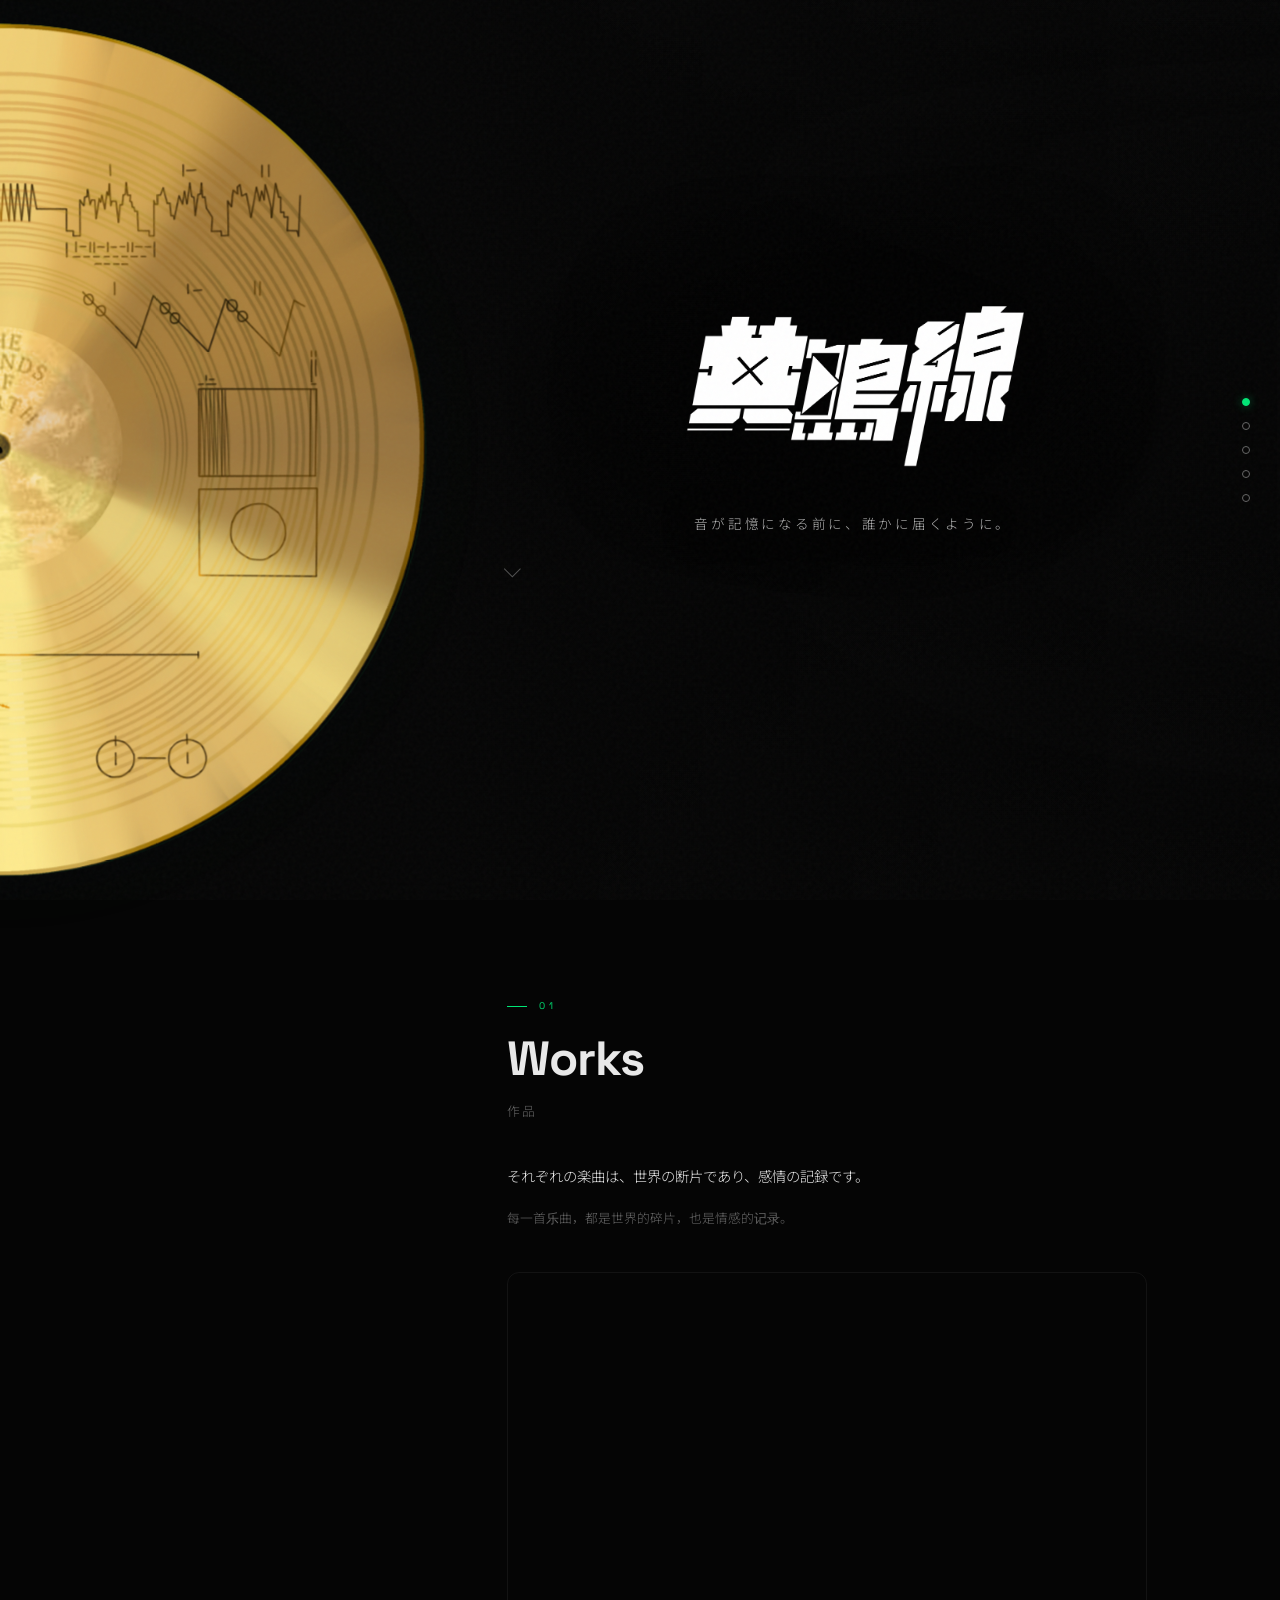
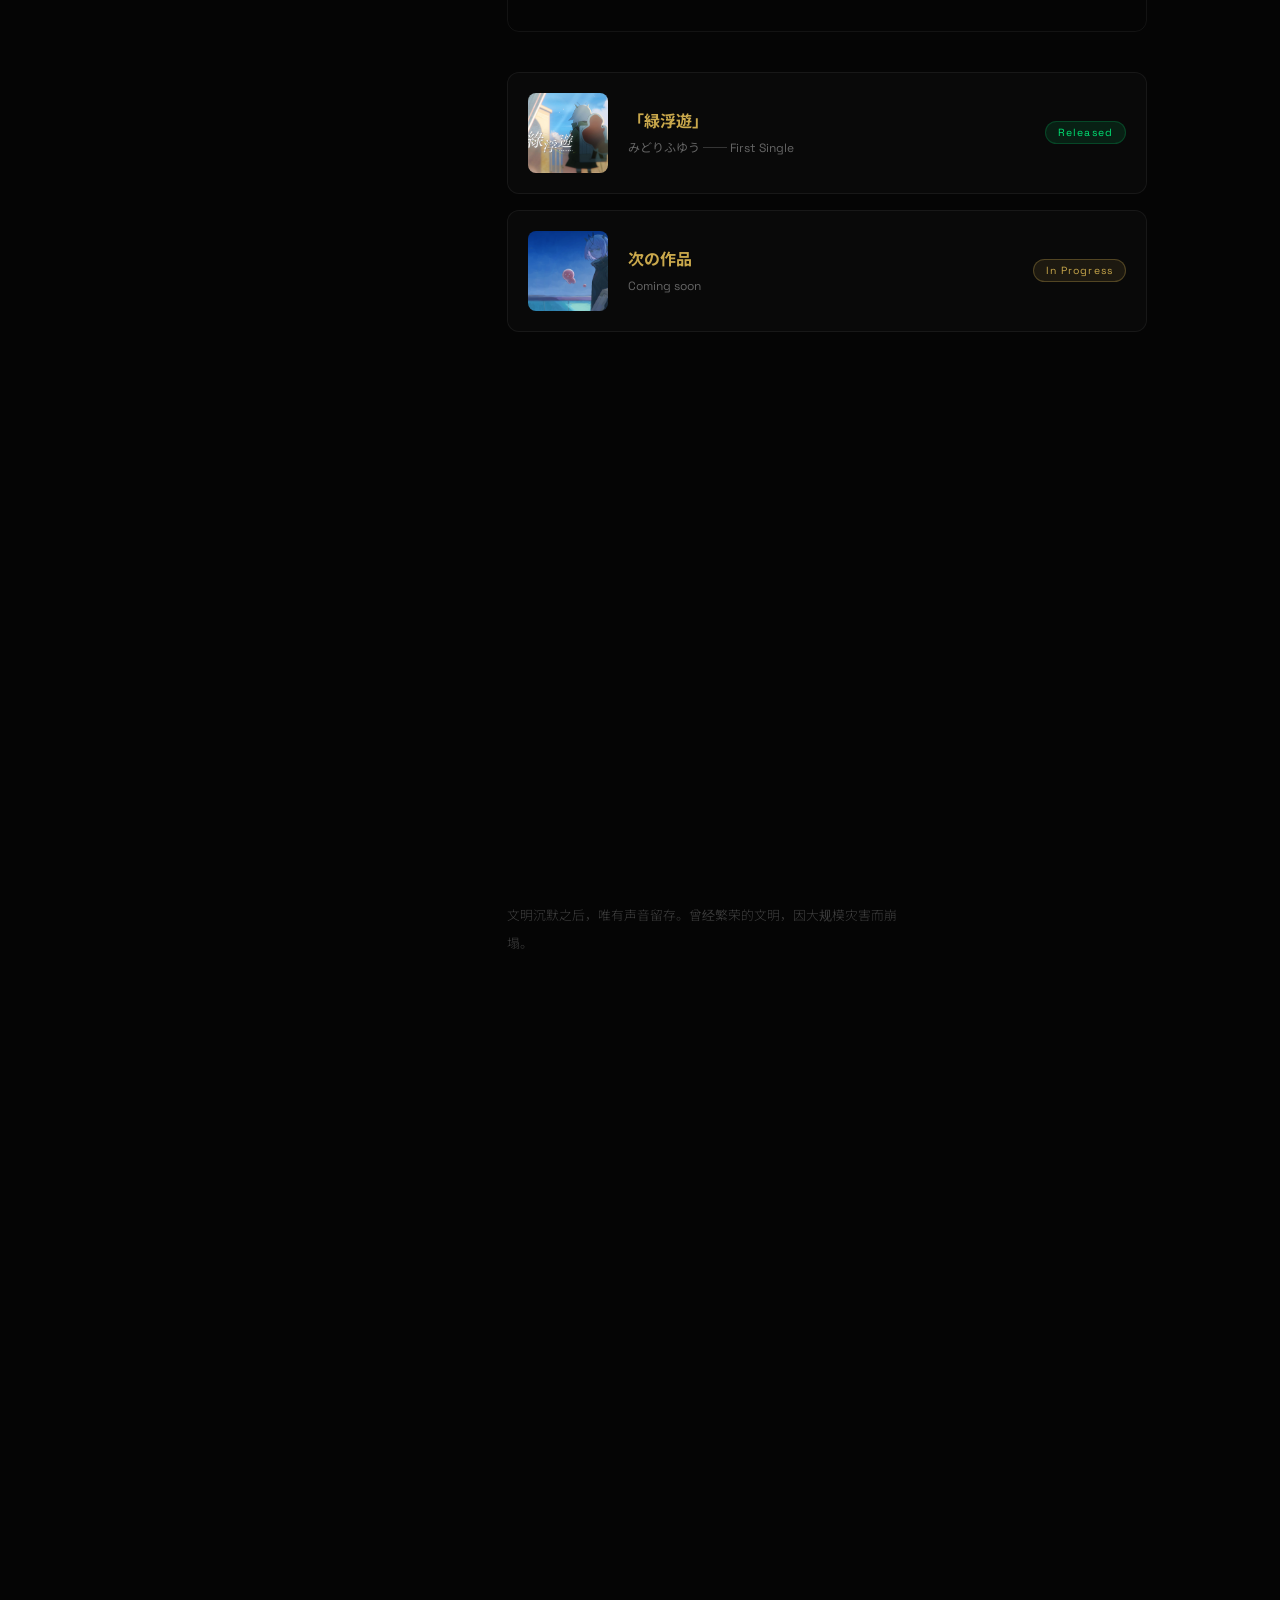
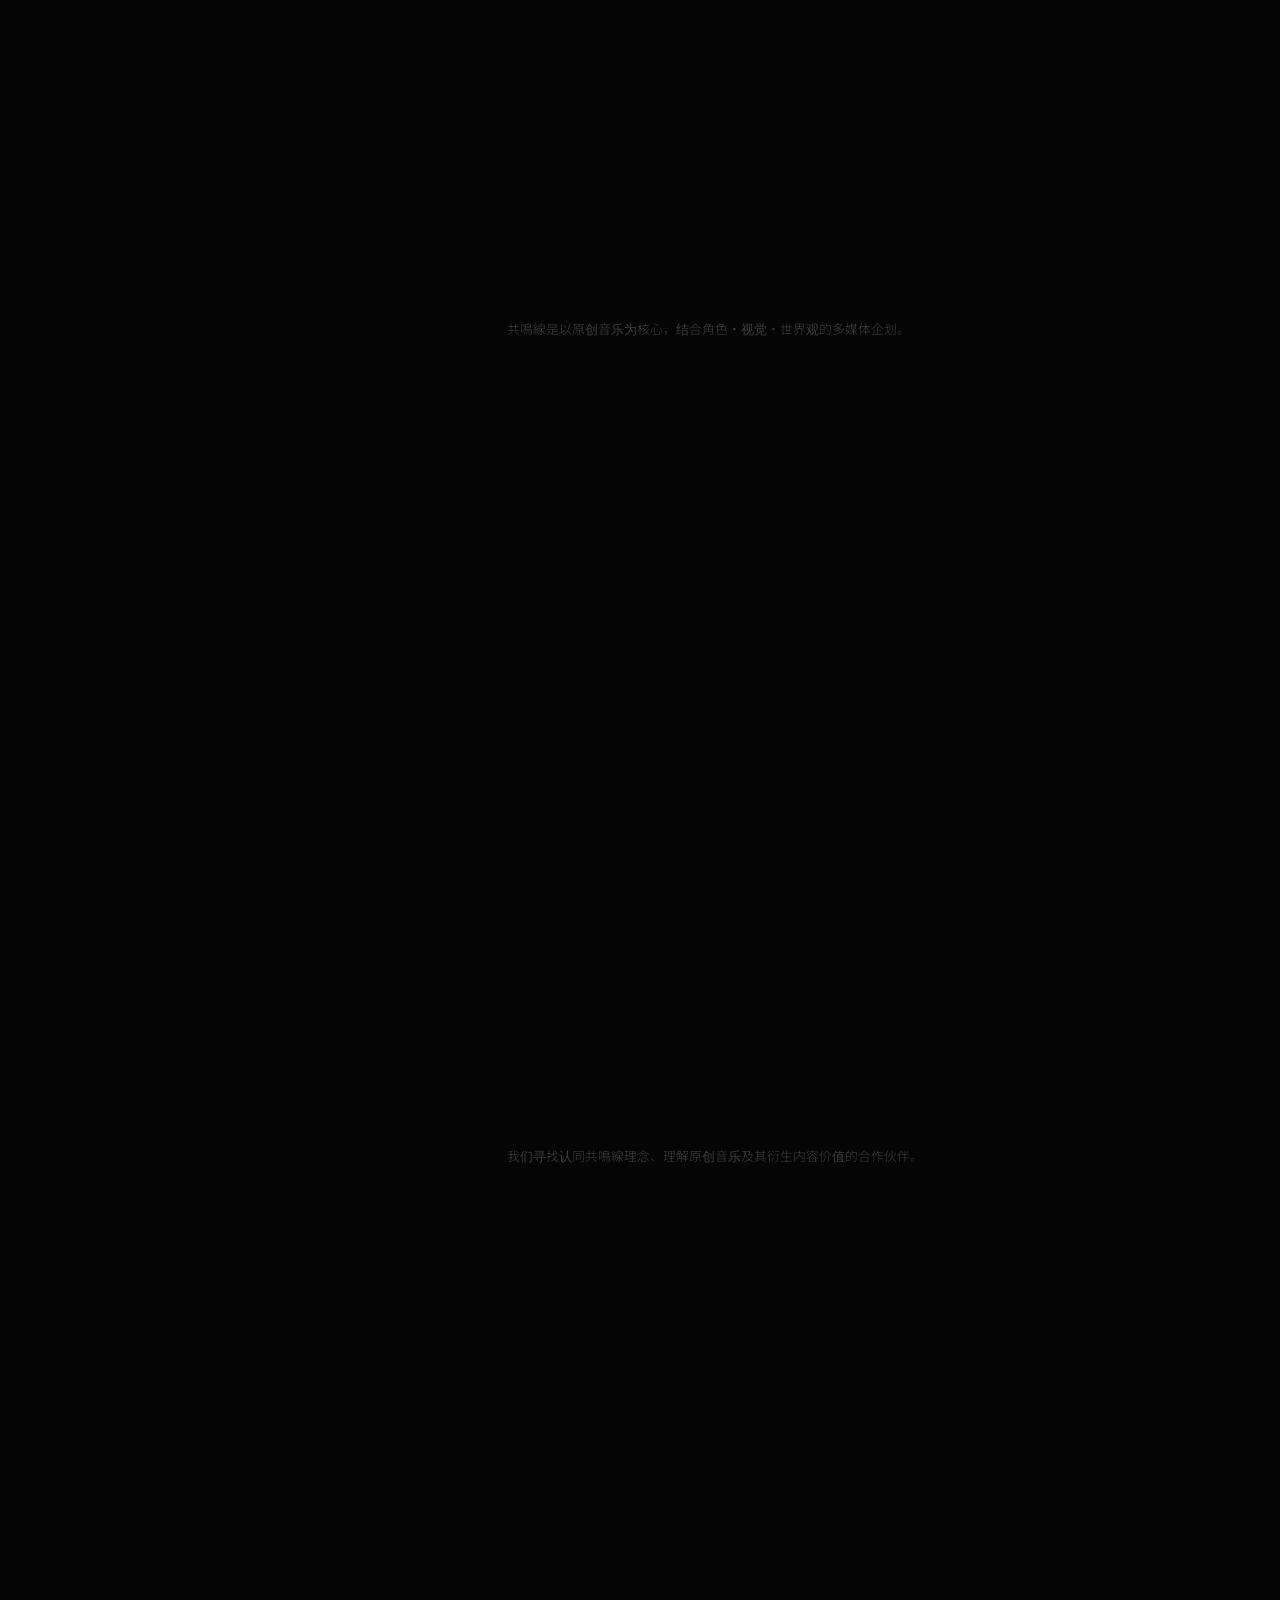
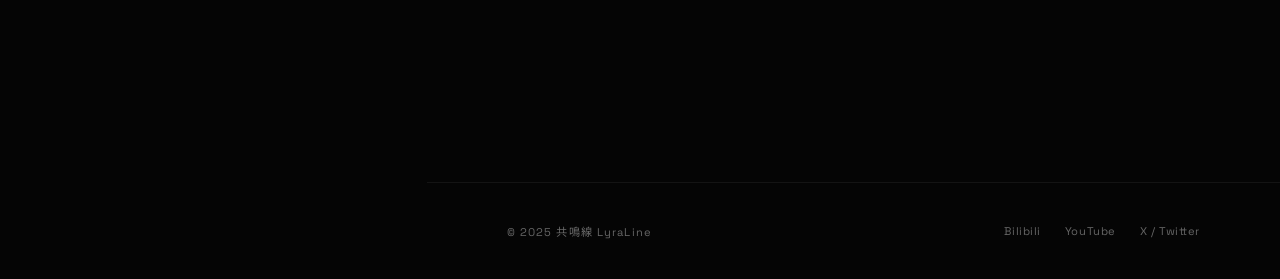
==== index.html @ ff2ffc45 "Publish Lyraline website" ====
<!DOCTYPE html>
<html lang="ja">
<head>
<meta charset="UTF-8">
<meta name="viewport" content="width=device-width, initial-scale=1.0">
<title>共鳴線 LyraLine</title>
<style>
  @import url('https://fonts.googleapis.com/css2?family=Noto+Sans+JP:wght@200;300;400;700&family=Space+Grotesk:wght@300;400;500;700&display=swap');

  * { margin: 0; padding: 0; box-sizing: border-box; }

  :root {
    --bg: #050505;
    --bg-subtle: #0a0a0a;
    --green: #00e676;
    --green-dim: #1b5e20;
    --green-glow: rgba(0, 230, 118, 0.12);
    --gold: #c9a84c;
    --gold-dim: rgba(201, 168, 76, 0.3);
    --text: #e8e8e8;
    --text-dim: #666;
    --text-muted: #333;
    --panel-bg: rgba(255,255,255,0.02);
    --border: rgba(255,255,255,0.06);
  }

  html { scroll-behavior: smooth; }

  body {
    background: var(--bg);
    color: var(--text);
    font-family: 'Space Grotesk', 'Noto Sans JP', sans-serif;
    overflow-x: hidden;
    -webkit-font-smoothing: antialiased;
  }

  /* ===== NOISE OVERLAY ===== */
  body::before {
    content: '';
    position: fixed;
    inset: 0;
    background-image: url("data:image/svg+xml,%3Csvg viewBox='0 0 256 256' xmlns='http://www.w3.org/2000/svg'%3E%3Cfilter id='n'%3E%3CfeTurbulence type='fractalNoise' baseFrequency='0.9' numOctaves='4' stitchTiles='stitch'/%3E%3C/filter%3E%3Crect width='100%25' height='100%25' filter='url(%23n)' opacity='0.03'/%3E%3C/svg%3E");
    pointer-events: none;
    z-index: 9999;
  }

  /* ===== LEFT DISC COLUMN ===== */
  .disc-column {
    position: fixed;
    left: 0;
    top: 0;
    width: 0;
    height: 100vh;
    z-index: 50;
    pointer-events: none;
    overflow: visible;
  }

  .disc-wrapper {
    position: absolute;
    top: 50%;
    left: 0;
    transform: translate(-50%, -50%);
    /* diameter = 2 * (33.333vw) so radius fills the left gap exactly */
    width: 66.666vw;
    height: 66.666vw;
    will-change: transform;
  }

  .disc-vinyl {
    width: 100%;
    height: 100%;
    border-radius: 50%;
    position: relative;
    overflow: hidden;
  }

  .disc-vinyl img {
    width: 100%;
    height: 100%;
    object-fit: cover;
    border-radius: 50%;
  }

  /* Disc grooves overlay */
  .disc-vinyl::after {
    content: '';
    position: absolute;
    inset: 0;
    border-radius: 50%;
    background:
      radial-gradient(circle at center, transparent 15%, rgba(0,230,118,0.03) 16%, transparent 17%),
      radial-gradient(circle at center, transparent 25%, rgba(0,230,118,0.02) 26%, transparent 27%),
      radial-gradient(circle at center, transparent 35%, rgba(0,230,118,0.02) 36%, transparent 37%),
      radial-gradient(circle at center, transparent 45%, rgba(0,230,118,0.01) 46%, transparent 47%);
    pointer-events: none;
  }

  /* Green glow behind disc */
  .disc-glow {
    position: absolute;
    inset: -60px;
    border-radius: 50%;
    background: radial-gradient(circle at center, rgba(0,230,118,0.06) 0%, transparent 70%);
    filter: blur(40px);
    pointer-events: none;
  }

  /* Disc edge light line */
  .disc-edge {
    position: absolute;
    inset: 0;
    border-radius: 50%;
    border: 1px solid rgba(0,230,118,0.08);
    pointer-events: none;
  }

  .disc-separator { display: none; }

  /* ===== RIGHT CONTENT AREA ===== */
  .content-area {
    margin-left: 33.333vw;
    width: 66.666vw;
    position: relative;
    z-index: 10;
  }

  /* ===== SECTION STYLES ===== */
  .section {
    min-height: 100vh;
    padding: 100px 80px;
    display: flex;
    flex-direction: column;
    justify-content: center;
    position: relative;
  }

  .section::before { display: none; }

  /* ===== HERO SECTION ===== */
  #hero {
    justify-content: center;
    padding-top: 0;
    position: relative;
    overflow: hidden;
  }

  .hero-video-bg {
    position: absolute;
    inset: 0;
    z-index: 0;
    overflow: hidden;
  }

  .hero-video-bg iframe {
    position: absolute;
    top: 50%;
    left: 50%;
    width: 180%;
    height: 180%;
    transform: translate(-50%, -50%);
    pointer-events: none;
    border: none;
  }

  .hero-video-bg::after {
    content: '';
    position: absolute;
    inset: 0;
    background:
      linear-gradient(to right, var(--bg) 0%, rgba(5,5,5,0.85) 30%, rgba(5,5,5,0.55) 70%, rgba(5,5,5,0.4) 100%),
      linear-gradient(to bottom, rgba(5,5,5,0.3) 0%, transparent 30%, transparent 60%, var(--bg) 100%),
      linear-gradient(to top, transparent 85%, var(--bg) 100%);
    pointer-events: none;
  }

  #hero > *:not(.hero-video-bg) {
    position: relative;
    z-index: 1;
  }

  .hero-center {
    display: flex;
    flex-direction: column;
    align-items: center;
    justify-content: center;
    text-align: center;
    position: relative;
    z-index: 1;
    padding: 60px 40px;
    background: radial-gradient(ellipse at center, rgba(0,0,0,0.7) 0%, rgba(0,0,0,0.4) 50%, transparent 80%);
  }

  .hero-logo-img {
    width: min(400px, 48vw);
    height: auto;
    margin-bottom: 28px;
    filter: drop-shadow(0 4px 20px rgba(0,0,0,1)) drop-shadow(0 0 60px rgba(0,0,0,0.9));
  }

  .hero-tagline {
    font-family: 'Noto Sans JP', sans-serif;
    font-size: 0.85rem;
    font-weight: 300;
    color: rgba(255,255,255,0.75);
    letter-spacing: 0.2em;
    text-shadow: 0 2px 15px rgba(0,0,0,1), 0 0 40px rgba(0,0,0,1);
  }

  .hero-scroll-cta {
    position: absolute;
    bottom: 30px;
    left: 50%;
    transform: translateX(-50%);
    display: flex;
    align-items: center;
    gap: 10px;
    font-size: 0.6rem;
    letter-spacing: 0.3em;
    text-transform: uppercase;
    color: rgba(255,255,255,0.3);
    z-index: 2;
    text-shadow: 0 0 20px rgba(0,0,0,0.8);
  }

  .hero-scroll-cta .arrow-down {
    width: 12px;
    height: 12px;
    border-right: 1px solid rgba(255,255,255,0.3);
    border-bottom: 1px solid rgba(255,255,255,0.3);
    transform: rotate(45deg);
    animation: scrollBounce 2s ease infinite;
  }

  @keyframes scrollBounce {
    0%, 100% { transform: rotate(45deg) translateY(0); }
    50% { transform: rotate(45deg) translateY(4px); }
  }

  /* ===== CONTENT SECTION COMMON ===== */
  .page-label {
    font-size: 0.6rem;
    letter-spacing: 0.5em;
    text-transform: uppercase;
    color: var(--green);
    margin-bottom: 16px;
    display: flex;
    align-items: center;
    gap: 12px;
  }

  .page-label::before {
    content: '';
    width: 20px;
    height: 1px;
    background: var(--green);
  }

  .page-title {
    font-size: 3rem;
    font-weight: 700;
    letter-spacing: -0.02em;
    margin-bottom: 12px;
  }

  .page-title-jp {
    font-family: 'Noto Sans JP', sans-serif;
    font-size: 0.8rem;
    font-weight: 300;
    color: var(--text-dim);
    letter-spacing: 0.2em;
    margin-bottom: 40px;
  }

  .section-text {
    font-family: 'Noto Sans JP', sans-serif;
    font-size: 0.9rem;
    font-weight: 300;
    line-height: 2.2;
    color: var(--text);
    opacity: 0.8;
    max-width: 560px;
  }

  .section-text.cn {
    font-size: 0.8rem;
    color: var(--text-dim);
    margin-top: 12px;
    opacity: 0.6;
  }

  /* ===== WORKS ===== */
  .video-container {
    margin-top: 40px;
    border-radius: 12px;
    overflow: hidden;
    aspect-ratio: 16/9;
    max-width: 640px;
    border: 1px solid var(--border);
    position: relative;
  }

  .video-container iframe {
    width: 100%;
    height: 100%;
    border: none;
  }

  .works-list {
    margin-top: 40px;
    display: flex;
    flex-direction: column;
    gap: 16px;
  }

  .work-item {
    display: flex;
    align-items: center;
    gap: 20px;
    padding: 20px;
    border: 1px solid var(--border);
    border-radius: 12px;
    background: var(--panel-bg);
    max-width: 640px;
    transition: all 0.3s ease;
    cursor: pointer;
  }

  .work-item:hover {
    border-color: rgba(0,230,118,0.2);
    background: rgba(0,230,118,0.02);
  }

  .work-thumb {
    width: 80px;
    height: 80px;
    border-radius: 8px;
    overflow: hidden;
    flex-shrink: 0;
  }

  .work-thumb img {
    width: 100%;
    height: 100%;
    object-fit: cover;
  }

  .work-meta h4 {
    font-family: 'Noto Sans JP', sans-serif;
    font-size: 1rem;
    color: var(--gold);
    margin-bottom: 4px;
  }

  .work-meta span {
    font-size: 0.75rem;
    color: var(--text-dim);
  }

  .work-status {
    margin-left: auto;
    font-size: 0.65rem;
    padding: 4px 12px;
    border-radius: 100px;
    letter-spacing: 0.1em;
  }

  .work-status.released {
    background: rgba(0,230,118,0.1);
    color: var(--green);
    border: 1px solid rgba(0,230,118,0.2);
  }

  .work-status.wip {
    background: rgba(201,168,76,0.1);
    color: var(--gold);
    border: 1px solid var(--gold-dim);
  }

  /* ===== WORLD ===== */
  .world-layout {
    display: flex;
    gap: 50px;
    margin-top: 40px;
    align-items: flex-start;
  }

  .world-text-col { flex: 1; }

  .world-char-col {
    flex: 0 0 240px;
    position: relative;
  }

  .world-char-col img {
    width: 100%;
    filter: drop-shadow(0 0 40px rgba(0,230,118,0.08));
  }

  .char-tag {
    margin-top: 12px;
    text-align: center;
    font-size: 1.4rem;
    font-weight: 700;
    color: var(--green);
    letter-spacing: 0.15em;
  }

  .char-tag small {
    display: block;
    font-size: 0.65rem;
    font-weight: 300;
    color: var(--text-dim);
    letter-spacing: 0.3em;
    margin-top: 4px;
  }

  .concept-strip {
    display: flex;
    gap: 12px;
    margin-top: 50px;
  }

  .concept-strip img {
    flex: 1;
    height: 160px;
    object-fit: cover;
    border-radius: 8px;
    border: 1px solid var(--border);
    filter: brightness(0.8);
    transition: all 0.4s ease;
  }

  .concept-strip img:hover {
    filter: brightness(1);
    border-color: rgba(0,230,118,0.2);
  }

  /* ===== ABOUT ===== */
  .team-grid {
    display: grid;
    grid-template-columns: repeat(4, 1fr);
    gap: 16px;
    margin-top: 40px;
  }

  .team-card {
    text-align: center;
    padding: 20px 12px;
    border: 1px solid var(--border);
    border-radius: 12px;
    background: var(--panel-bg);
    transition: all 0.3s ease;
  }

  .team-card:hover {
    border-color: rgba(0,230,118,0.15);
    transform: translateY(-4px);
  }

  .team-card img {
    width: 70px;
    height: 70px;
    border-radius: 50%;
    object-fit: cover;
    margin-bottom: 12px;
    border: 2px solid var(--border);
    transition: border-color 0.3s ease;
  }

  .team-card:hover img {
    border-color: rgba(0,230,118,0.3);
  }

  .team-card h4 {
    font-size: 0.8rem;
    font-weight: 500;
    margin-bottom: 4px;
  }

  .team-card span {
    font-size: 0.65rem;
    color: var(--text-dim);
    font-family: 'Noto Sans JP', sans-serif;
  }

  /* ===== PARTNERSHIP ===== */
  .phase-row {
    display: flex;
    gap: 16px;
    margin-top: 40px;
  }

  .phase {
    flex: 1;
    padding: 28px 24px;
    border: 1px solid var(--border);
    border-radius: 12px;
    background: var(--panel-bg);
    position: relative;
    overflow: hidden;
    transition: all 0.3s ease;
  }

  .phase:hover {
    border-color: rgba(0,230,118,0.2);
  }

  .phase::before {
    content: '';
    position: absolute;
    top: 0;
    left: 0;
    width: 3px;
    height: 100%;
    background: var(--green);
    opacity: 0;
    transition: opacity 0.3s ease;
  }

  .phase:hover::before { opacity: 1; }

  .phase .phase-num {
    font-size: 0.6rem;
    color: var(--green);
    letter-spacing: 0.3em;
    margin-bottom: 8px;
  }

  .phase h4 {
    font-size: 0.9rem;
    font-weight: 500;
    margin-bottom: 4px;
  }

  .phase .period {
    font-size: 0.7rem;
    color: var(--text-dim);
    margin-bottom: 16px;
  }

  .phase ul {
    list-style: none;
    font-family: 'Noto Sans JP', sans-serif;
    font-size: 0.75rem;
    line-height: 2;
    color: var(--text);
    opacity: 0.7;
  }

  .phase ul li::before {
    content: '›';
    color: var(--green);
    margin-right: 8px;
  }

  .contact-block {
    margin-top: 60px;
    padding: 32px;
    border: 1px solid var(--gold-dim);
    border-radius: 12px;
    background: rgba(201,168,76,0.02);
    max-width: 480px;
  }

  .contact-block h4 {
    font-size: 0.85rem;
    color: var(--gold);
    margin-bottom: 8px;
  }

  .contact-block p {
    font-family: 'Noto Sans JP', sans-serif;
    font-size: 0.8rem;
    color: var(--text-dim);
    line-height: 1.8;
  }

  /* ===== FOOTER ===== */
  footer {
    margin-left: 33.333vw;
    padding: 40px 80px;
    border-top: 1px solid var(--border);
    display: flex;
    align-items: center;
    justify-content: space-between;
  }

  footer p {
    font-size: 0.7rem;
    color: var(--text-dim);
    letter-spacing: 0.1em;
  }

  footer .links {
    display: flex;
    gap: 24px;
  }

  footer .links a {
    font-size: 0.7rem;
    color: var(--text-dim);
    text-decoration: none;
    transition: color 0.3s ease;
    letter-spacing: 0.05em;
  }

  footer .links a:hover { color: var(--green); }

  /* ===== SCROLL PROGRESS ===== */
  .scroll-progress {
    position: fixed;
    top: 0;
    left: 33.333vw;
    width: 66.666vw;
    height: 2px;
    background: transparent;
    z-index: 100;
  }

  .scroll-progress .bar {
    height: 100%;
    width: 0%;
    background: linear-gradient(90deg, var(--green), var(--gold));
    transition: width 0.1s linear;
  }

  /* ===== NAV DOTS ===== */
  .nav-dots {
    position: fixed;
    right: 30px;
    top: 50%;
    transform: translateY(-50%);
    display: flex;
    flex-direction: column;
    gap: 16px;
    z-index: 100;
  }

  .nav-dot {
    width: 8px;
    height: 8px;
    border-radius: 50%;
    border: 1px solid var(--text-dim);
    background: transparent;
    cursor: pointer;
    transition: all 0.3s ease;
    position: relative;
  }

  .nav-dot:hover, .nav-dot.active {
    border-color: var(--green);
    background: var(--green);
    box-shadow: 0 0 10px rgba(0,230,118,0.4);
  }

  .nav-dot .tooltip {
    position: absolute;
    right: 20px;
    top: 50%;
    transform: translateY(-50%);
    font-size: 0.65rem;
    color: var(--text-dim);
    white-space: nowrap;
    opacity: 0;
    transition: opacity 0.2s ease;
    pointer-events: none;
  }

  .nav-dot:hover .tooltip { opacity: 1; }

  /* ===== FADE IN ANIMATION ===== */
  .fade-in {
    opacity: 0;
    transform: translateY(30px);
    transition: opacity 0.8s cubic-bezier(0.16, 1, 0.3, 1),
                transform 0.8s cubic-bezier(0.16, 1, 0.3, 1);
  }

  .fade-in.visible {
    opacity: 1;
    transform: translateY(0);
  }

  .fade-in:nth-child(2) { transition-delay: 0.1s; }
  .fade-in:nth-child(3) { transition-delay: 0.2s; }
  .fade-in:nth-child(4) { transition-delay: 0.3s; }

  /* ===== RESPONSIVE ===== */
  @media (max-width: 1024px) {
    .disc-column { width: 25vw; }
    .disc-separator { left: 25vw; }
    .content-area { margin-left: 25vw; width: 75vw; }
    footer { margin-left: 25vw; }
    .scroll-progress { left: 25vw; width: 75vw; }
    .disc-wrapper { left: -280px; }
    .section { padding: 80px 40px; }
    .hero-title { font-size: 3rem; }
    .phase-row { flex-direction: column; }
    .team-grid { grid-template-columns: repeat(2, 1fr); }
  }

  @media (max-width: 768px) {
    .disc-column { display: none; }
    .disc-separator { display: none; }
    .content-area { margin-left: 0; width: 100vw; }
    footer { margin-left: 0; }
    .scroll-progress { left: 0; width: 100vw; }
    .section { padding: 60px 24px; }
    .hero-title { font-size: 2.2rem; }
    .world-layout { flex-direction: column-reverse; }
    .world-char-col { flex: none; width: 180px; }
    .concept-strip { flex-direction: column; }
    .concept-strip img { height: 120px; }
  }
</style>
</head>
<body>

<!-- Scroll progress bar -->
<div class="scroll-progress"><div class="bar" id="progressBar"></div></div>

<!-- Left fixed disc column -->
<div class="disc-column">
  <div class="disc-wrapper" id="discWrapper">
    <div class="disc-glow"></div>
    <div class="disc-vinyl" id="discVinyl">
      <img src="assets/images/disc1.PNG" alt="Record">
    </div>
    <div class="disc-edge"></div>
  </div>
</div>

<!-- Separator line -->
<div class="disc-separator"></div>

<!-- Navigation dots -->
<nav class="nav-dots" id="navDots">
  <div class="nav-dot active" data-target="hero"><span class="tooltip">Home</span></div>
  <div class="nav-dot" data-target="works"><span class="tooltip">Works</span></div>
  <div class="nav-dot" data-target="world"><span class="tooltip">World</span></div>
  <div class="nav-dot" data-target="about"><span class="tooltip">About</span></div>
  <div class="nav-dot" data-target="partnership"><span class="tooltip">Partnership</span></div>
</nav>

<!-- ===== CONTENT ===== -->
<div class="content-area">

  <!-- HERO -->
  <section id="hero" class="section">
    <div class="hero-video-bg">
      <iframe src="https://www.youtube.com/embed/i8jUlTNDaq8?autoplay=1&mute=1&loop=1&controls=0&showinfo=0&rel=0&modestbranding=1&playlist=i8jUlTNDaq8&vq=hd1080" allow="autoplay; encrypted-media" allowfullscreen></iframe>
    </div>
    <div class="hero-center">
      <img class="hero-logo-img" src="assets/images/LyraLineLOGO.PNG" alt="共鳴線 LyraLine">
      <p class="hero-tagline">音が記憶になる前に、誰かに届くように。</p>
    </div>
    <div class="hero-scroll-cta">
      <div class="arrow-down"></div>
    </div>
  </section>

  <!-- WORKS -->
  <section id="works" class="section">
    <div class="page-label fade-in">01</div>
    <h2 class="page-title fade-in">Works</h2>
    <p class="page-title-jp fade-in">作品</p>

    <p class="section-text fade-in">それぞれの楽曲は、世界の断片であり、感情の記録です。</p>
    <p class="section-text cn fade-in">每一首乐曲，都是世界的碎片，也是情感的记录。</p>

    <div class="video-container fade-in">
      <iframe src="https://www.youtube.com/embed/i8jUlTNDaq8" allow="accelerometer; autoplay; clipboard-write; encrypted-media; gyroscope; picture-in-picture" allowfullscreen></iframe>
    </div>

    <div class="works-list fade-in">
      <div class="work-item">
        <div class="work-thumb"><img src="assets/images/First Song Cover.JPG" alt="緑浮遊"></div>
        <div class="work-meta">
          <h4>「緑浮遊」</h4>
          <span>みどりふゆう ── First Single</span>
        </div>
        <span class="work-status released">Released</span>
      </div>
      <div class="work-item">
        <div class="work-thumb"><img src="assets/images/Concept3.png" alt="Next"></div>
        <div class="work-meta">
          <h4>次の作品</h4>
          <span>Coming soon</span>
        </div>
        <span class="work-status wip">In Progress</span>
      </div>
    </div>
  </section>

  <!-- WORLD -->
  <section id="world" class="section">
    <div class="page-label fade-in">02</div>
    <h2 class="page-title fade-in">World</h2>
    <p class="page-title-jp fade-in">世界観</p>

    <div class="world-layout">
      <div class="world-text-col">
        <p class="section-text fade-in">文明が沈黙した後も、音だけが残り続けた。<br>かつて栄えた文明は、大規模な災害によって崩壊した。都市は廃墟となり、建物は蔦に覆われ、野の花が崩れた壁のあいだに静かに芽吹いている。</p>
        <p class="section-text cn fade-in">文明沉默之后，唯有声音留存。曾经繁荣的文明，因大规模灾害而崩塌。</p>

        <div style="margin-top:40px;" class="fade-in">
          <p class="section-text">感情や音楽文化が乏しい宇宙文明から、地球へ派遣された存在。任務は、地球に残された音と音楽の記録を収集すること。性別を持たず、固定された背景も持たない。</p>
          <p class="section-text cn">来自一个缺乏情感与音乐文化的宇宙文明，被派遣至地球的存在。</p>
        </div>
      </div>
      <div class="world-char-col fade-in">
        <img src="assets/images/WP7FullBodyTransparentBG.png" alt="WP-7">
        <div class="char-tag">WP-7<small>収集者</small></div>
      </div>
    </div>

    <div class="concept-strip fade-in">
      <img src="assets/images/concept1.JPG" alt="Concept">
      <img src="assets/images/concept2.JPG" alt="Concept">
      <img src="assets/images/Promo2.JPG" alt="Promo">
    </div>
  </section>

  <!-- ABOUT -->
  <section id="about" class="section">
    <div class="page-label fade-in">03</div>
    <h2 class="page-title fade-in">About</h2>
    <p class="page-title-jp fade-in">私たちについて</p>

    <p class="section-text fade-in">共鳴線は、オリジナル楽曲を核に、キャラクター・ビジュアル・世界観を組み合わせたマルチメディア企画です。</p>
    <p class="section-text cn fade-in">共鳴線是以原创音乐为核心，结合角色・视觉・世界观的多媒体企划。</p>

    <div class="team-grid fade-in">
      <div class="team-card">
        <img src="assets/images/chibi1.JPG" alt="">
        <h4>Member A</h4>
        <span>イラスト・キャラクターデザイン</span>
      </div>
      <div class="team-card">
        <img src="assets/images/chibi2.JPG" alt="">
        <h4>Member B</h4>
        <span>作曲・編曲</span>
      </div>
      <div class="team-card">
        <img src="assets/images/chibi3.PNG" alt="">
        <h4>Member C</h4>
        <span>映像制作</span>
      </div>
      <div class="team-card">
        <img src="assets/images/chibi4.JPG" alt="">
        <h4>Member D</h4>
        <span>企画・マネジメント</span>
      </div>
    </div>

    <p class="section-text fade-in" style="margin-top:30px; font-size:0.8rem; color:var(--text-dim);">
      また、長期的に協力するメンバーが20名以上在籍しています。
    </p>
  </section>

  <!-- PARTNERSHIP -->
  <section id="partnership" class="section">
    <div class="page-label fade-in">04</div>
    <h2 class="page-title fade-in">Partnership</h2>
    <p class="page-title-jp fade-in">協業について</p>

    <p class="section-text fade-in">共鳴線の理念に共感し、オリジナル音楽とその派生コンテンツの価値を理解するパートナー企業を求めています。</p>
    <p class="section-text cn fade-in">我们寻找认同共鳴線理念、理解原创音乐及其衍生内容价值的合作伙伴。</p>

    <div class="phase-row fade-in">
      <div class="phase">
        <div class="phase-num">PHASE 01</div>
        <h4>創作優先期</h4>
        <div class="period">現在〜 約1〜2年</div>
        <ul>
          <li>高い完成度のオリジナル楽曲・映像を安定制作</li>
          <li>動画サイトでの基盤視聴者層の形成</li>
          <li>MV／短編ストーリー：四半期ごとに約1本</li>
        </ul>
      </div>
      <div class="phase">
        <div class="phase-num">PHASE 02</div>
        <h4>IP形成期</h4>
        <div class="period">2〜3年</div>
        <ul>
          <li>物語性を持つシリーズ楽曲の展開</li>
          <li>キャラクター・世界観の深化と拡張</li>
          <li>年間約4〜6曲の音楽映像作品</li>
        </ul>
      </div>
      <div class="phase">
        <div class="phase-num">PHASE 03</div>
        <h4>協業展開期</h4>
        <div class="period">長期</div>
        <ul>
          <li>マルチメディアIP展開</li>
          <li>ライブ、ポップアップストア等のイベント</li>
          <li>商業連携の段階的導入</li>
        </ul>
      </div>
    </div>

    <div class="contact-block fade-in">
      <h4>お問い合わせ</h4>
      <p>協業に関するご相談は、メールにてご連絡ください。<br>
      ご関心をお持ちいただけましたら、ぜひ貴社と共にこのプロジェクトを実現できることを期待しております。</p>
    </div>
  </section>

</div>

<!-- FOOTER -->
<footer>
  <p>&copy; 2025 共鳴線 LyraLine</p>
  <div class="links">
    <a href="#">Bilibili</a>
    <a href="#">YouTube</a>
    <a href="#">X / Twitter</a>
  </div>
</footer>

<script>
  const discVinyl = document.getElementById('discVinyl');
  const progressBar = document.getElementById('progressBar');
  const navDots = document.querySelectorAll('.nav-dot');
  const sections = ['hero', 'works', 'world', 'about', 'partnership'];

  let discRotation = 0;
  let lastScroll = 0;
  let ticking = false;

  function onScroll() {
    const scrollY = window.scrollY;
    const maxScroll = document.documentElement.scrollHeight - window.innerHeight;

    // Disc rotation - follows scroll
    const delta = scrollY - lastScroll;
    discRotation += delta * 0.3;
    discVinyl.style.transform = `rotate(${discRotation}deg)`;
    lastScroll = scrollY;

    // Progress bar
    const progress = (scrollY / maxScroll) * 100;
    progressBar.style.width = progress + '%';

    // Active nav dot
    let currentSection = 'hero';
    for (const id of sections) {
      const el = document.getElementById(id);
      if (el && el.offsetTop - 300 <= scrollY) {
        currentSection = id;
      }
    }
    navDots.forEach(dot => {
      dot.classList.toggle('active', dot.dataset.target === currentSection);
    });

    ticking = false;
  }

  window.addEventListener('scroll', () => {
    if (!ticking) {
      requestAnimationFrame(onScroll);
      ticking = true;
    }
  });

  // Nav dot click
  navDots.forEach(dot => {
    dot.addEventListener('click', () => {
      const target = document.getElementById(dot.dataset.target);
      if (target) target.scrollIntoView({ behavior: 'smooth' });
    });
  });

  // Fade-in observer
  const fadeEls = document.querySelectorAll('.fade-in');
  const fadeObserver = new IntersectionObserver((entries) => {
    entries.forEach(entry => {
      if (entry.isIntersecting) {
        entry.target.classList.add('visible');
      }
    });
  }, { threshold: 0.1, rootMargin: '0px 0px -50px 0px' });

  fadeEls.forEach(el => fadeObserver.observe(el));

</script>

</body>
</html>
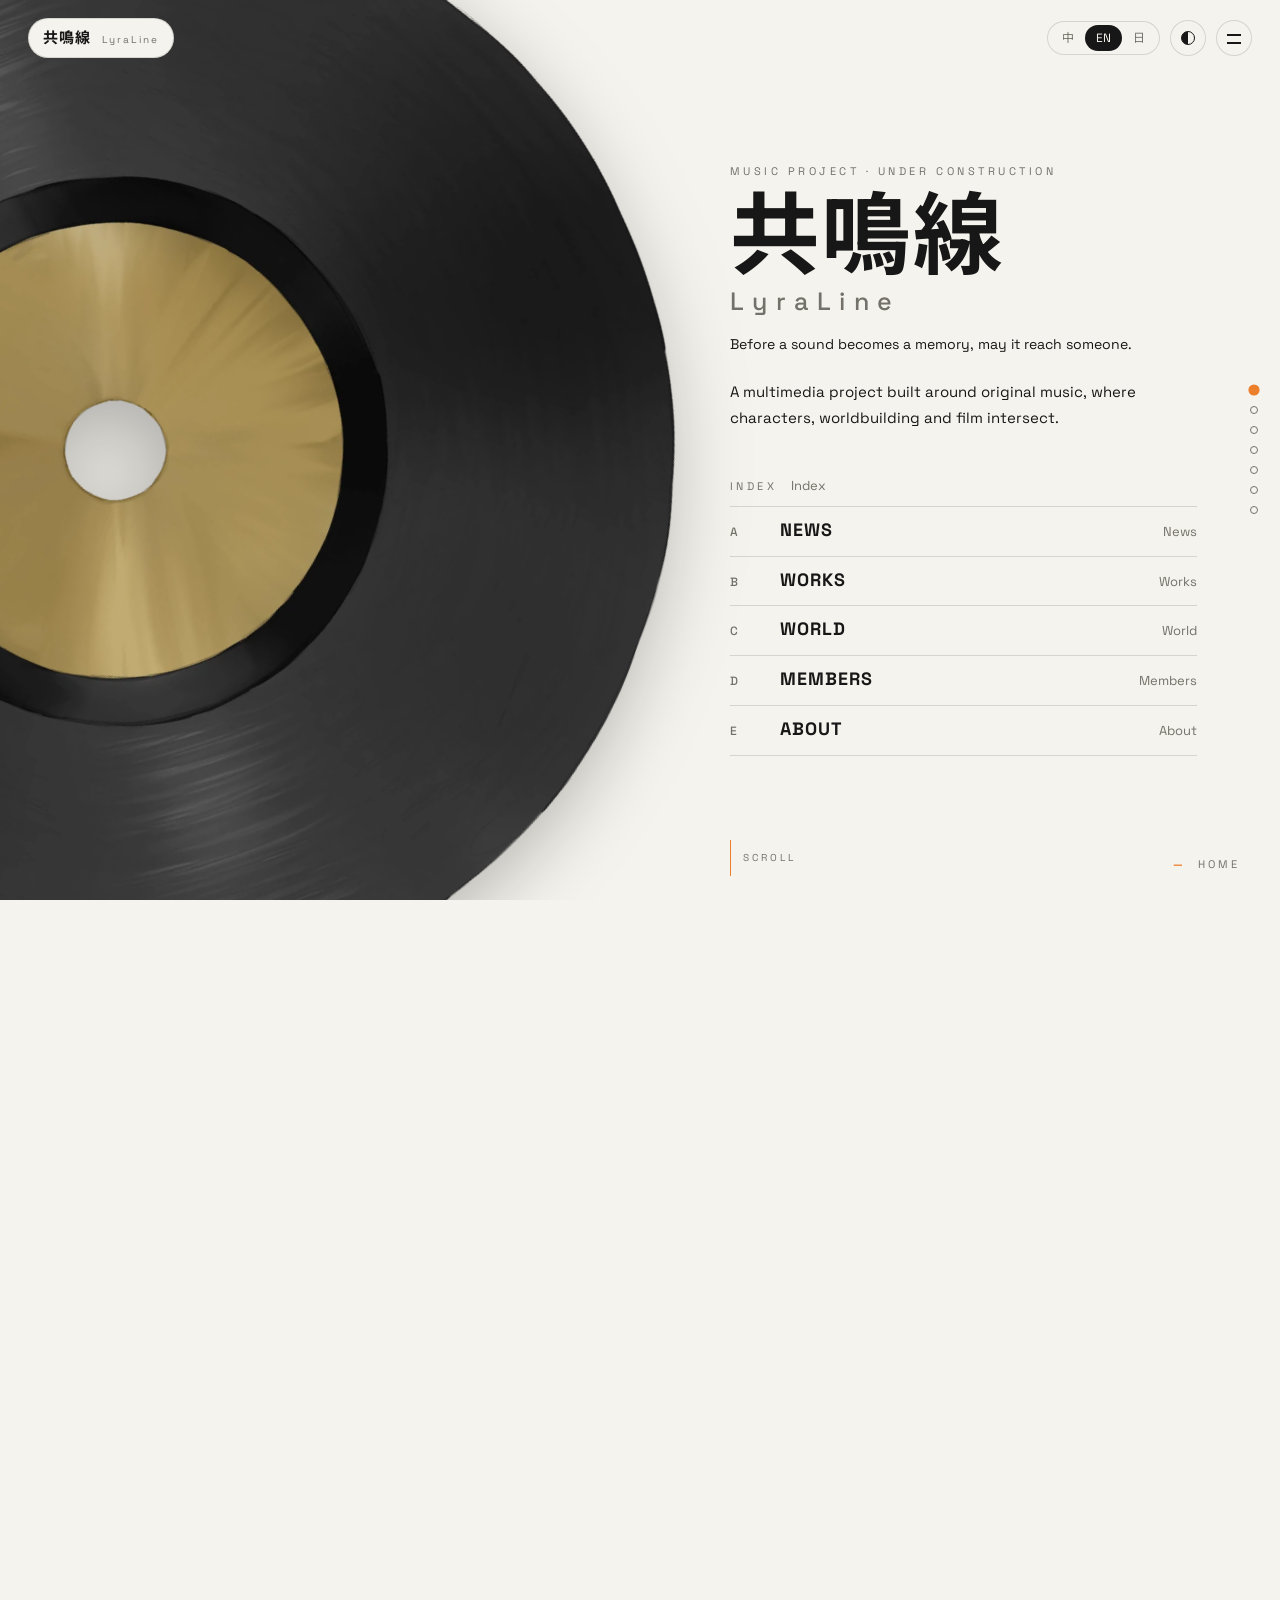
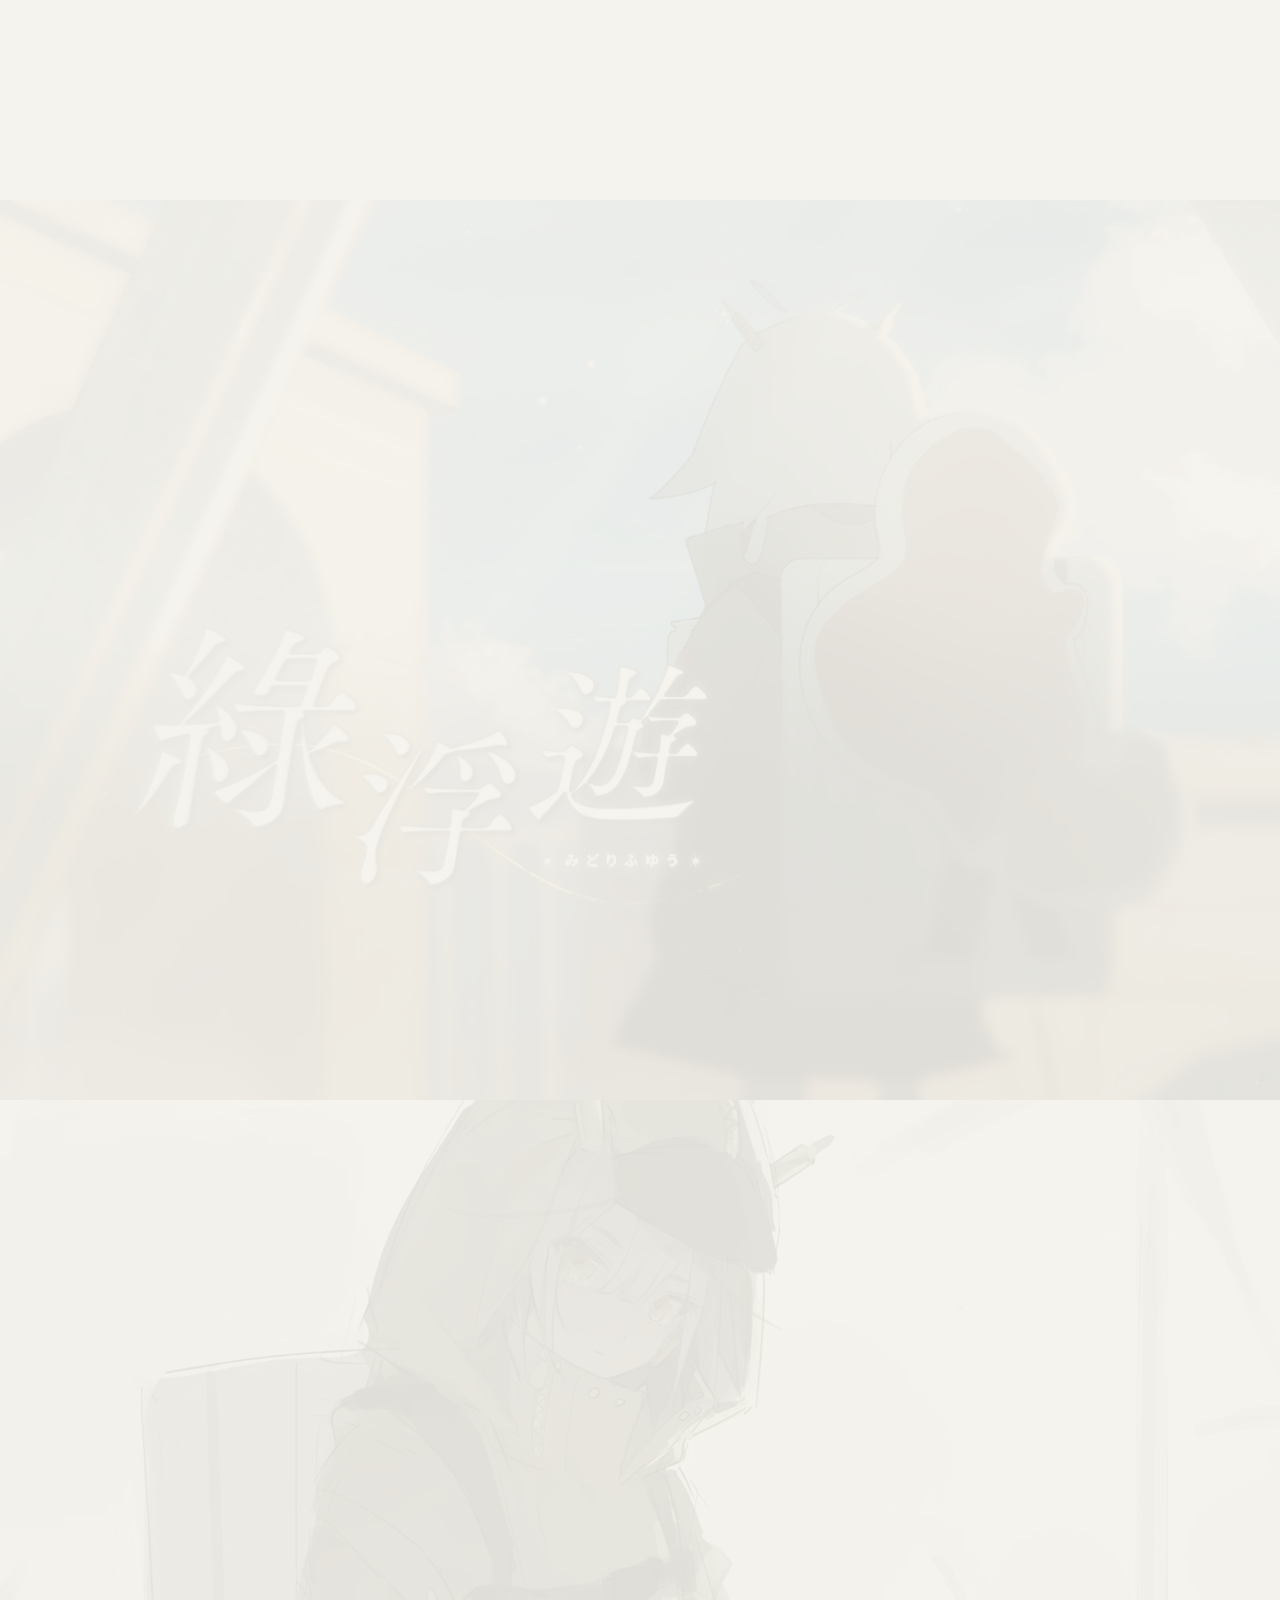
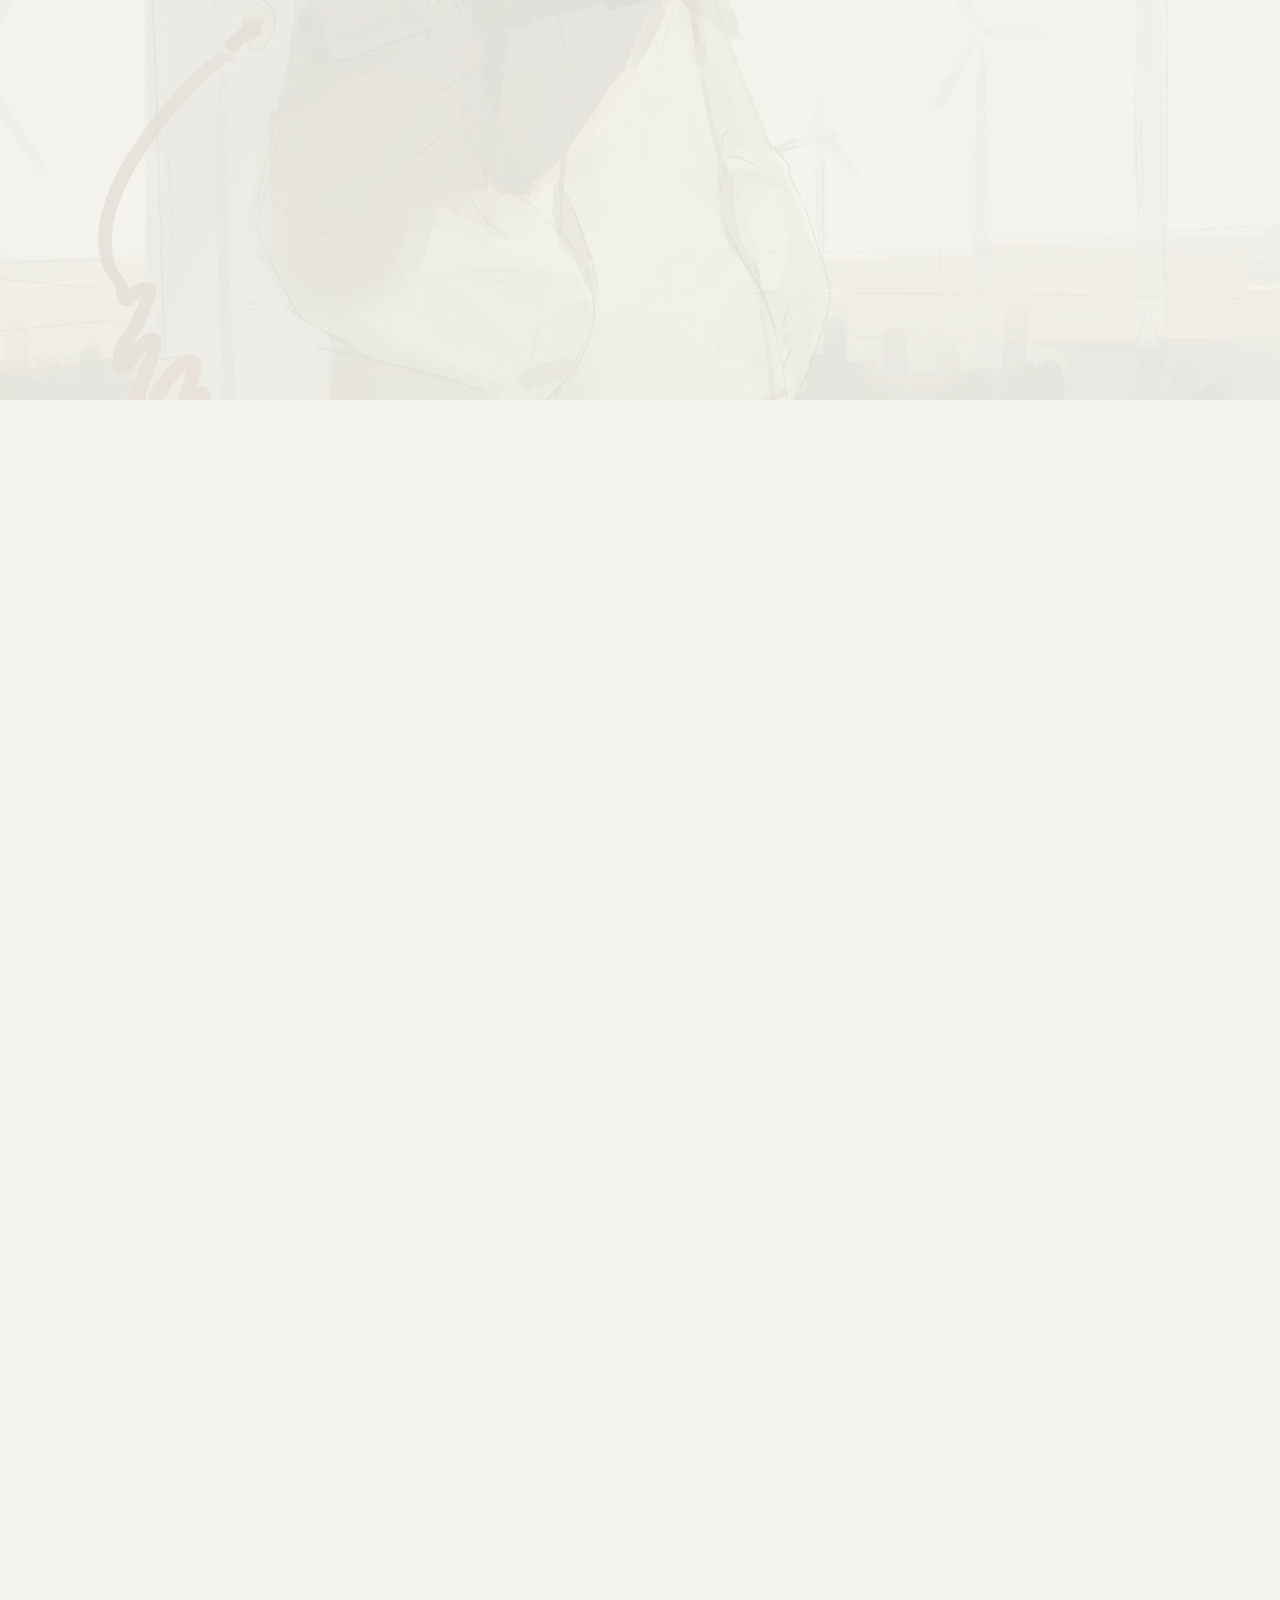
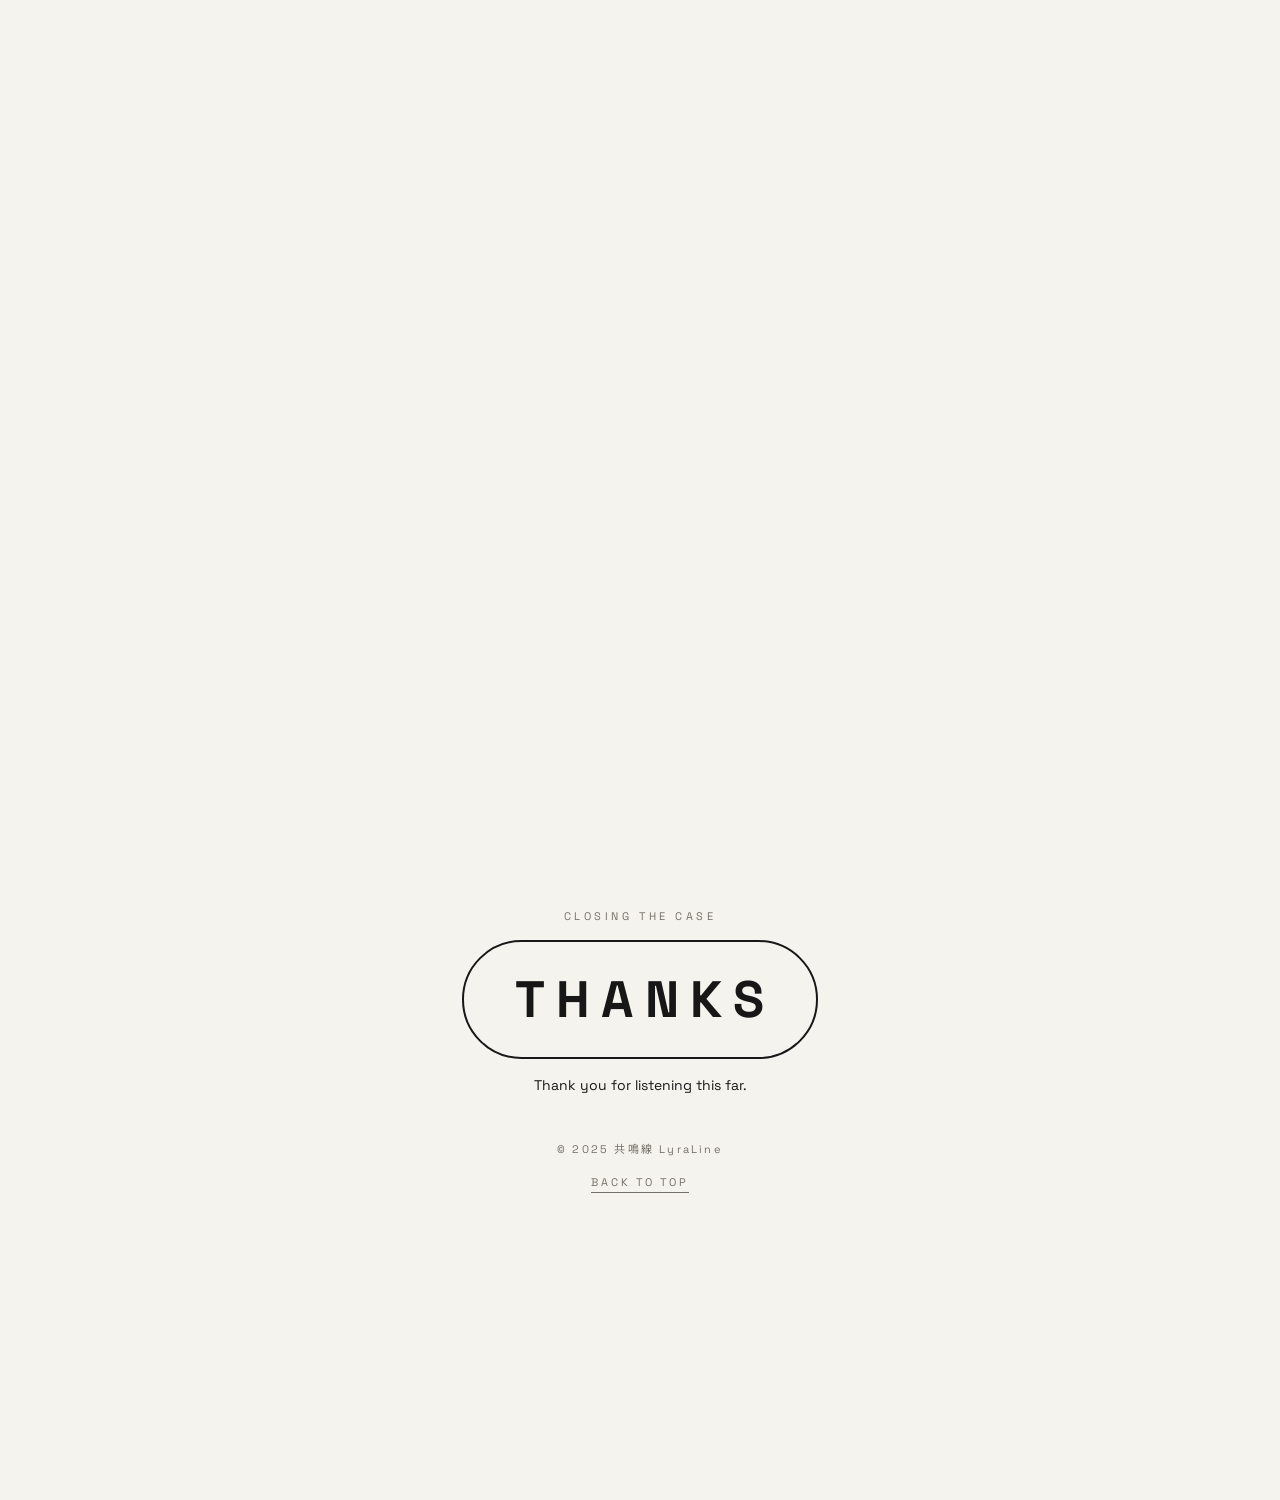
==== commit a253f609: "清理不必要文件 重构网站" ====
--- a/index.html
+++ b/index.html
@@ -1,992 +1,256 @@
 <!DOCTYPE html>
-<html lang="ja">
+<html lang="zh-CN" data-theme="light">
 <head>
 <meta charset="UTF-8">
-<meta name="viewport" content="width=device-width, initial-scale=1.0">
+<meta name="viewport" content="width=device-width, initial-scale=1.0, viewport-fit=cover">
 <title>共鳴線 LyraLine</title>
-<style>
-  @import url('https://fonts.googleapis.com/css2?family=Noto+Sans+JP:wght@200;300;400;700&family=Space+Grotesk:wght@300;400;500;700&display=swap');
-
-  * { margin: 0; padding: 0; box-sizing: border-box; }
-
-  :root {
-    --bg: #050505;
-    --bg-subtle: #0a0a0a;
-    --green: #00e676;
-    --green-dim: #1b5e20;
-    --green-glow: rgba(0, 230, 118, 0.12);
-    --gold: #c9a84c;
-    --gold-dim: rgba(201, 168, 76, 0.3);
-    --text: #e8e8e8;
-    --text-dim: #666;
-    --text-muted: #333;
-    --panel-bg: rgba(255,255,255,0.02);
-    --border: rgba(255,255,255,0.06);
-  }
-
-  html { scroll-behavior: smooth; }
-
-  body {
-    background: var(--bg);
-    color: var(--text);
-    font-family: 'Space Grotesk', 'Noto Sans JP', sans-serif;
-    overflow-x: hidden;
-    -webkit-font-smoothing: antialiased;
-  }
-
-  /* ===== NOISE OVERLAY ===== */
-  body::before {
-    content: '';
-    position: fixed;
-    inset: 0;
-    background-image: url("data:image/svg+xml,%3Csvg viewBox='0 0 256 256' xmlns='http://www.w3.org/2000/svg'%3E%3Cfilter id='n'%3E%3CfeTurbulence type='fractalNoise' baseFrequency='0.9' numOctaves='4' stitchTiles='stitch'/%3E%3C/filter%3E%3Crect width='100%25' height='100%25' filter='url(%23n)' opacity='0.03'/%3E%3C/svg%3E");
-    pointer-events: none;
-    z-index: 9999;
-  }
-
-  /* ===== LEFT DISC COLUMN ===== */
-  .disc-column {
-    position: fixed;
-    left: 0;
-    top: 0;
-    width: 0;
-    height: 100vh;
-    z-index: 50;
-    pointer-events: none;
-    overflow: visible;
-  }
-
-  .disc-wrapper {
-    position: absolute;
-    top: 50%;
-    left: 0;
-    transform: translate(-50%, -50%);
-    /* diameter = 2 * (33.333vw) so radius fills the left gap exactly */
-    width: 66.666vw;
-    height: 66.666vw;
-    will-change: transform;
-  }
-
-  .disc-vinyl {
-    width: 100%;
-    height: 100%;
-    border-radius: 50%;
-    position: relative;
-    overflow: hidden;
-  }
-
-  .disc-vinyl img {
-    width: 100%;
-    height: 100%;
-    object-fit: cover;
-    border-radius: 50%;
-  }
-
-  /* Disc grooves overlay */
-  .disc-vinyl::after {
-    content: '';
-    position: absolute;
-    inset: 0;
-    border-radius: 50%;
-    background:
-      radial-gradient(circle at center, transparent 15%, rgba(0,230,118,0.03) 16%, transparent 17%),
-      radial-gradient(circle at center, transparent 25%, rgba(0,230,118,0.02) 26%, transparent 27%),
-      radial-gradient(circle at center, transparent 35%, rgba(0,230,118,0.02) 36%, transparent 37%),
-      radial-gradient(circle at center, transparent 45%, rgba(0,230,118,0.01) 46%, transparent 47%);
-    pointer-events: none;
-  }
-
-  /* Green glow behind disc */
-  .disc-glow {
-    position: absolute;
-    inset: -60px;
-    border-radius: 50%;
-    background: radial-gradient(circle at center, rgba(0,230,118,0.06) 0%, transparent 70%);
-    filter: blur(40px);
-    pointer-events: none;
-  }
-
-  /* Disc edge light line */
-  .disc-edge {
-    position: absolute;
-    inset: 0;
-    border-radius: 50%;
-    border: 1px solid rgba(0,230,118,0.08);
-    pointer-events: none;
-  }
-
-  .disc-separator { display: none; }
-
-  /* ===== RIGHT CONTENT AREA ===== */
-  .content-area {
-    margin-left: 33.333vw;
-    width: 66.666vw;
-    position: relative;
-    z-index: 10;
-  }
-
-  /* ===== SECTION STYLES ===== */
-  .section {
-    min-height: 100vh;
-    padding: 100px 80px;
-    display: flex;
-    flex-direction: column;
-    justify-content: center;
-    position: relative;
-  }
-
-  .section::before { display: none; }
-
-  /* ===== HERO SECTION ===== */
-  #hero {
-    justify-content: center;
-    padding-top: 0;
-    position: relative;
-    overflow: hidden;
-  }
-
-  .hero-video-bg {
-    position: absolute;
-    inset: 0;
-    z-index: 0;
-    overflow: hidden;
-  }
-
-  .hero-video-bg iframe {
-    position: absolute;
-    top: 50%;
-    left: 50%;
-    width: 180%;
-    height: 180%;
-    transform: translate(-50%, -50%);
-    pointer-events: none;
-    border: none;
-  }
-
-  .hero-video-bg::after {
-    content: '';
-    position: absolute;
-    inset: 0;
-    background:
-      linear-gradient(to right, var(--bg) 0%, rgba(5,5,5,0.85) 30%, rgba(5,5,5,0.55) 70%, rgba(5,5,5,0.4) 100%),
-      linear-gradient(to bottom, rgba(5,5,5,0.3) 0%, transparent 30%, transparent 60%, var(--bg) 100%),
-      linear-gradient(to top, transparent 85%, var(--bg) 100%);
-    pointer-events: none;
-  }
-
-  #hero > *:not(.hero-video-bg) {
-    position: relative;
-    z-index: 1;
-  }
-
-  .hero-center {
-    display: flex;
-    flex-direction: column;
-    align-items: center;
-    justify-content: center;
-    text-align: center;
-    position: relative;
-    z-index: 1;
-    padding: 60px 40px;
-    background: radial-gradient(ellipse at center, rgba(0,0,0,0.7) 0%, rgba(0,0,0,0.4) 50%, transparent 80%);
-  }
-
-  .hero-logo-img {
-    width: min(400px, 48vw);
-    height: auto;
-    margin-bottom: 28px;
-    filter: drop-shadow(0 4px 20px rgba(0,0,0,1)) drop-shadow(0 0 60px rgba(0,0,0,0.9));
-  }
-
-  .hero-tagline {
-    font-family: 'Noto Sans JP', sans-serif;
-    font-size: 0.85rem;
-    font-weight: 300;
-    color: rgba(255,255,255,0.75);
-    letter-spacing: 0.2em;
-    text-shadow: 0 2px 15px rgba(0,0,0,1), 0 0 40px rgba(0,0,0,1);
-  }
-
-  .hero-scroll-cta {
-    position: absolute;
-    bottom: 30px;
-    left: 50%;
-    transform: translateX(-50%);
-    display: flex;
-    align-items: center;
-    gap: 10px;
-    font-size: 0.6rem;
-    letter-spacing: 0.3em;
-    text-transform: uppercase;
-    color: rgba(255,255,255,0.3);
-    z-index: 2;
-    text-shadow: 0 0 20px rgba(0,0,0,0.8);
-  }
-
-  .hero-scroll-cta .arrow-down {
-    width: 12px;
-    height: 12px;
-    border-right: 1px solid rgba(255,255,255,0.3);
-    border-bottom: 1px solid rgba(255,255,255,0.3);
-    transform: rotate(45deg);
-    animation: scrollBounce 2s ease infinite;
-  }
-
-  @keyframes scrollBounce {
-    0%, 100% { transform: rotate(45deg) translateY(0); }
-    50% { transform: rotate(45deg) translateY(4px); }
-  }
-
-  /* ===== CONTENT SECTION COMMON ===== */
-  .page-label {
-    font-size: 0.6rem;
-    letter-spacing: 0.5em;
-    text-transform: uppercase;
-    color: var(--green);
-    margin-bottom: 16px;
-    display: flex;
-    align-items: center;
-    gap: 12px;
-  }
-
-  .page-label::before {
-    content: '';
-    width: 20px;
-    height: 1px;
-    background: var(--green);
-  }
-
-  .page-title {
-    font-size: 3rem;
-    font-weight: 700;
-    letter-spacing: -0.02em;
-    margin-bottom: 12px;
-  }
-
-  .page-title-jp {
-    font-family: 'Noto Sans JP', sans-serif;
-    font-size: 0.8rem;
-    font-weight: 300;
-    color: var(--text-dim);
-    letter-spacing: 0.2em;
-    margin-bottom: 40px;
-  }
-
-  .section-text {
-    font-family: 'Noto Sans JP', sans-serif;
-    font-size: 0.9rem;
-    font-weight: 300;
-    line-height: 2.2;
-    color: var(--text);
-    opacity: 0.8;
-    max-width: 560px;
-  }
-
-  .section-text.cn {
-    font-size: 0.8rem;
-    color: var(--text-dim);
-    margin-top: 12px;
-    opacity: 0.6;
-  }
-
-  /* ===== WORKS ===== */
-  .video-container {
-    margin-top: 40px;
-    border-radius: 12px;
-    overflow: hidden;
-    aspect-ratio: 16/9;
-    max-width: 640px;
-    border: 1px solid var(--border);
-    position: relative;
-  }
-
-  .video-container iframe {
-    width: 100%;
-    height: 100%;
-    border: none;
-  }
-
-  .works-list {
-    margin-top: 40px;
-    display: flex;
-    flex-direction: column;
-    gap: 16px;
-  }
-
-  .work-item {
-    display: flex;
-    align-items: center;
-    gap: 20px;
-    padding: 20px;
-    border: 1px solid var(--border);
-    border-radius: 12px;
-    background: var(--panel-bg);
-    max-width: 640px;
-    transition: all 0.3s ease;
-    cursor: pointer;
-  }
-
-  .work-item:hover {
-    border-color: rgba(0,230,118,0.2);
-    background: rgba(0,230,118,0.02);
-  }
-
-  .work-thumb {
-    width: 80px;
-    height: 80px;
-    border-radius: 8px;
-    overflow: hidden;
-    flex-shrink: 0;
-  }
-
-  .work-thumb img {
-    width: 100%;
-    height: 100%;
-    object-fit: cover;
-  }
-
-  .work-meta h4 {
-    font-family: 'Noto Sans JP', sans-serif;
-    font-size: 1rem;
-    color: var(--gold);
-    margin-bottom: 4px;
-  }
-
-  .work-meta span {
-    font-size: 0.75rem;
-    color: var(--text-dim);
-  }
-
-  .work-status {
-    margin-left: auto;
-    font-size: 0.65rem;
-    padding: 4px 12px;
-    border-radius: 100px;
-    letter-spacing: 0.1em;
-  }
-
-  .work-status.released {
-    background: rgba(0,230,118,0.1);
-    color: var(--green);
-    border: 1px solid rgba(0,230,118,0.2);
-  }
-
-  .work-status.wip {
-    background: rgba(201,168,76,0.1);
-    color: var(--gold);
-    border: 1px solid var(--gold-dim);
-  }
-
-  /* ===== WORLD ===== */
-  .world-layout {
-    display: flex;
-    gap: 50px;
-    margin-top: 40px;
-    align-items: flex-start;
-  }
-
-  .world-text-col { flex: 1; }
-
-  .world-char-col {
-    flex: 0 0 240px;
-    position: relative;
-  }
-
-  .world-char-col img {
-    width: 100%;
-    filter: drop-shadow(0 0 40px rgba(0,230,118,0.08));
-  }
-
-  .char-tag {
-    margin-top: 12px;
-    text-align: center;
-    font-size: 1.4rem;
-    font-weight: 700;
-    color: var(--green);
-    letter-spacing: 0.15em;
-  }
-
-  .char-tag small {
-    display: block;
-    font-size: 0.65rem;
-    font-weight: 300;
-    color: var(--text-dim);
-    letter-spacing: 0.3em;
-    margin-top: 4px;
-  }
-
-  .concept-strip {
-    display: flex;
-    gap: 12px;
-    margin-top: 50px;
-  }
-
-  .concept-strip img {
-    flex: 1;
-    height: 160px;
-    object-fit: cover;
-    border-radius: 8px;
-    border: 1px solid var(--border);
-    filter: brightness(0.8);
-    transition: all 0.4s ease;
-  }
-
-  .concept-strip img:hover {
-    filter: brightness(1);
-    border-color: rgba(0,230,118,0.2);
-  }
-
-  /* ===== ABOUT ===== */
-  .team-grid {
-    display: grid;
-    grid-template-columns: repeat(4, 1fr);
-    gap: 16px;
-    margin-top: 40px;
-  }
-
-  .team-card {
-    text-align: center;
-    padding: 20px 12px;
-    border: 1px solid var(--border);
-    border-radius: 12px;
-    background: var(--panel-bg);
-    transition: all 0.3s ease;
-  }
-
-  .team-card:hover {
-    border-color: rgba(0,230,118,0.15);
-    transform: translateY(-4px);
-  }
-
-  .team-card img {
-    width: 70px;
-    height: 70px;
-    border-radius: 50%;
-    object-fit: cover;
-    margin-bottom: 12px;
-    border: 2px solid var(--border);
-    transition: border-color 0.3s ease;
-  }
-
-  .team-card:hover img {
-    border-color: rgba(0,230,118,0.3);
-  }
-
-  .team-card h4 {
-    font-size: 0.8rem;
-    font-weight: 500;
-    margin-bottom: 4px;
-  }
-
-  .team-card span {
-    font-size: 0.65rem;
-    color: var(--text-dim);
-    font-family: 'Noto Sans JP', sans-serif;
-  }
-
-  /* ===== PARTNERSHIP ===== */
-  .phase-row {
-    display: flex;
-    gap: 16px;
-    margin-top: 40px;
-  }
-
-  .phase {
-    flex: 1;
-    padding: 28px 24px;
-    border: 1px solid var(--border);
-    border-radius: 12px;
-    background: var(--panel-bg);
-    position: relative;
-    overflow: hidden;
-    transition: all 0.3s ease;
-  }
-
-  .phase:hover {
-    border-color: rgba(0,230,118,0.2);
-  }
-
-  .phase::before {
-    content: '';
-    position: absolute;
-    top: 0;
-    left: 0;
-    width: 3px;
-    height: 100%;
-    background: var(--green);
-    opacity: 0;
-    transition: opacity 0.3s ease;
-  }
-
-  .phase:hover::before { opacity: 1; }
-
-  .phase .phase-num {
-    font-size: 0.6rem;
-    color: var(--green);
-    letter-spacing: 0.3em;
-    margin-bottom: 8px;
-  }
-
-  .phase h4 {
-    font-size: 0.9rem;
-    font-weight: 500;
-    margin-bottom: 4px;
-  }
-
-  .phase .period {
-    font-size: 0.7rem;
-    color: var(--text-dim);
-    margin-bottom: 16px;
-  }
-
-  .phase ul {
-    list-style: none;
-    font-family: 'Noto Sans JP', sans-serif;
-    font-size: 0.75rem;
-    line-height: 2;
-    color: var(--text);
-    opacity: 0.7;
-  }
-
-  .phase ul li::before {
-    content: '›';
-    color: var(--green);
-    margin-right: 8px;
-  }
-
-  .contact-block {
-    margin-top: 60px;
-    padding: 32px;
-    border: 1px solid var(--gold-dim);
-    border-radius: 12px;
-    background: rgba(201,168,76,0.02);
-    max-width: 480px;
-  }
-
-  .contact-block h4 {
-    font-size: 0.85rem;
-    color: var(--gold);
-    margin-bottom: 8px;
-  }
-
-  .contact-block p {
-    font-family: 'Noto Sans JP', sans-serif;
-    font-size: 0.8rem;
-    color: var(--text-dim);
-    line-height: 1.8;
-  }
-
-  /* ===== FOOTER ===== */
-  footer {
-    margin-left: 33.333vw;
-    padding: 40px 80px;
-    border-top: 1px solid var(--border);
-    display: flex;
-    align-items: center;
-    justify-content: space-between;
-  }
-
-  footer p {
-    font-size: 0.7rem;
-    color: var(--text-dim);
-    letter-spacing: 0.1em;
-  }
-
-  footer .links {
-    display: flex;
-    gap: 24px;
-  }
-
-  footer .links a {
-    font-size: 0.7rem;
-    color: var(--text-dim);
-    text-decoration: none;
-    transition: color 0.3s ease;
-    letter-spacing: 0.05em;
-  }
-
-  footer .links a:hover { color: var(--green); }
-
-  /* ===== SCROLL PROGRESS ===== */
-  .scroll-progress {
-    position: fixed;
-    top: 0;
-    left: 33.333vw;
-    width: 66.666vw;
-    height: 2px;
-    background: transparent;
-    z-index: 100;
-  }
-
-  .scroll-progress .bar {
-    height: 100%;
-    width: 0%;
-    background: linear-gradient(90deg, var(--green), var(--gold));
-    transition: width 0.1s linear;
-  }
-
-  /* ===== NAV DOTS ===== */
-  .nav-dots {
-    position: fixed;
-    right: 30px;
-    top: 50%;
-    transform: translateY(-50%);
-    display: flex;
-    flex-direction: column;
-    gap: 16px;
-    z-index: 100;
-  }
-
-  .nav-dot {
-    width: 8px;
-    height: 8px;
-    border-radius: 50%;
-    border: 1px solid var(--text-dim);
-    background: transparent;
-    cursor: pointer;
-    transition: all 0.3s ease;
-    position: relative;
-  }
-
-  .nav-dot:hover, .nav-dot.active {
-    border-color: var(--green);
-    background: var(--green);
-    box-shadow: 0 0 10px rgba(0,230,118,0.4);
-  }
-
-  .nav-dot .tooltip {
-    position: absolute;
-    right: 20px;
-    top: 50%;
-    transform: translateY(-50%);
-    font-size: 0.65rem;
-    color: var(--text-dim);
-    white-space: nowrap;
-    opacity: 0;
-    transition: opacity 0.2s ease;
-    pointer-events: none;
-  }
-
-  .nav-dot:hover .tooltip { opacity: 1; }
-
-  /* ===== FADE IN ANIMATION ===== */
-  .fade-in {
-    opacity: 0;
-    transform: translateY(30px);
-    transition: opacity 0.8s cubic-bezier(0.16, 1, 0.3, 1),
-                transform 0.8s cubic-bezier(0.16, 1, 0.3, 1);
-  }
-
-  .fade-in.visible {
-    opacity: 1;
-    transform: translateY(0);
-  }
-
-  .fade-in:nth-child(2) { transition-delay: 0.1s; }
-  .fade-in:nth-child(3) { transition-delay: 0.2s; }
-  .fade-in:nth-child(4) { transition-delay: 0.3s; }
-
-  /* ===== RESPONSIVE ===== */
-  @media (max-width: 1024px) {
-    .disc-column { width: 25vw; }
-    .disc-separator { left: 25vw; }
-    .content-area { margin-left: 25vw; width: 75vw; }
-    footer { margin-left: 25vw; }
-    .scroll-progress { left: 25vw; width: 75vw; }
-    .disc-wrapper { left: -280px; }
-    .section { padding: 80px 40px; }
-    .hero-title { font-size: 3rem; }
-    .phase-row { flex-direction: column; }
-    .team-grid { grid-template-columns: repeat(2, 1fr); }
-  }
-
-  @media (max-width: 768px) {
-    .disc-column { display: none; }
-    .disc-separator { display: none; }
-    .content-area { margin-left: 0; width: 100vw; }
-    footer { margin-left: 0; }
-    .scroll-progress { left: 0; width: 100vw; }
-    .section { padding: 60px 24px; }
-    .hero-title { font-size: 2.2rem; }
-    .world-layout { flex-direction: column-reverse; }
-    .world-char-col { flex: none; width: 180px; }
-    .concept-strip { flex-direction: column; }
-    .concept-strip img { height: 120px; }
-  }
-</style>
+<meta name="description" content="共鳴線 LyraLine — 以原创音乐为核心的多媒体企划">
+<link rel="preconnect" href="https://fonts.googleapis.com">
+<link rel="preconnect" href="https://fonts.gstatic.com" crossorigin>
+<link href="https://fonts.googleapis.com/css2?family=Noto+Sans+JP:wght@400;700&family=Noto+Sans+SC:wght@400;700&family=Space+Grotesk:wght@400;500;700&display=swap" rel="stylesheet">
+<link rel="stylesheet" href="css/style.css">
 </head>
 <body>
 
-<!-- Scroll progress bar -->
-<div class="scroll-progress"><div class="bar" id="progressBar"></div></div>
-
-<!-- Left fixed disc column -->
-<div class="disc-column">
-  <div class="disc-wrapper" id="discWrapper">
-    <div class="disc-glow"></div>
-    <div class="disc-vinyl" id="discVinyl">
-      <img src="assets/images/disc1.PNG" alt="Record">
-    </div>
-    <div class="disc-edge"></div>
+<!-- ===== 入场动画：打开 WP-7 的手提箱（占位版，之后换成真正的箱子动画） ===== -->
+<div class="intro" id="intro" aria-hidden="true">
+  <div class="intro-lid"></div>
+  <div class="intro-base"></div>
+  <div class="intro-mark">
+    <div class="intro-x"></div>
+    <div class="intro-name">共鳴線<small>LyraLine</small></div>
+    <div class="intro-tip" data-i18n="ui.intro.tip"></div>
   </div>
 </div>
 
-<!-- Separator line -->
-<div class="disc-separator"></div>
-
-<!-- Navigation dots -->
-<nav class="nav-dots" id="navDots">
-  <div class="nav-dot active" data-target="hero"><span class="tooltip">Home</span></div>
-  <div class="nav-dot" data-target="works"><span class="tooltip">Works</span></div>
-  <div class="nav-dot" data-target="world"><span class="tooltip">World</span></div>
-  <div class="nav-dot" data-target="about"><span class="tooltip">About</span></div>
-  <div class="nav-dot" data-target="partnership"><span class="tooltip">Partnership</span></div>
+<!-- ===== 角落控件：logo / 语言切换 / 底色切换 / 菜单 ===== -->
+<header class="corner">
+  <a class="corner-logo" href="#home">共鳴線<small>LyraLine</small></a>
+  <div class="corner-right">
+    <div class="lang-switch" role="group" data-i18n-attr="aria-label:ui.lang">
+      <button type="button" data-lang="zh" lang="zh-CN">中</button>
+      <button type="button" data-lang="en" lang="en">EN</button>
+      <button type="button" data-lang="ja" lang="ja">日</button>
+    </div>
+    <button type="button" class="icon-btn theme-btn" id="themeBtn" data-i18n-attr="aria-label:ui.theme;title:ui.theme"><span class="theme-dot"></span></button>
+    <button type="button" class="icon-btn menu-btn" id="menuBtn" aria-controls="menu" aria-expanded="false" data-i18n-attr="aria-label:ui.menu;title:ui.menu"><span></span><span></span></button>
+  </div>
+</header>
+
+<!-- 右侧页码圆点（由 main.js 按板块生成） -->
+<nav class="dots" id="dots" aria-label="Pages"></nav>
+
+<!-- 当前位置指示（右下角） -->
+<div class="now" id="now" aria-hidden="true"><span class="now-letter">—</span><span class="now-title">HOME</span></div>
+
+<!-- ===== 菜单：快速回归首页目录（列表由 main.js 按 NAV 生成） ===== -->
+<nav class="menu" id="menu" aria-hidden="true">
+  <div class="menu-inner">
+    <div class="menu-head"><span class="kicker">Index</span><span data-i18n="home.dirTitle"></span></div>
+    <ol class="dir-list" id="menuList"></ol>
+    <div class="menu-foot" data-i18n="site.tagline"></div>
+  </div>
 </nav>
 
-<!-- ===== CONTENT ===== -->
-<div class="content-area">
-
-  <!-- HERO -->
-  <section id="hero" class="section">
-    <div class="hero-video-bg">
-      <iframe src="https://www.youtube.com/embed/i8jUlTNDaq8?autoplay=1&mute=1&loop=1&controls=0&showinfo=0&rel=0&modestbranding=1&playlist=i8jUlTNDaq8&vq=hd1080" allow="autoplay; encrypted-media" allowfullscreen></iframe>
-    </div>
-    <div class="hero-center">
-      <img class="hero-logo-img" src="assets/images/LyraLineLOGO.PNG" alt="共鳴線 LyraLine">
-      <p class="hero-tagline">音が記憶になる前に、誰かに届くように。</p>
-    </div>
-    <div class="hero-scroll-cta">
-      <div class="arrow-down"></div>
-    </div>
-  </section>
-
-  <!-- WORKS -->
-  <section id="works" class="section">
-    <div class="page-label fade-in">01</div>
-    <h2 class="page-title fade-in">Works</h2>
-    <p class="page-title-jp fade-in">作品</p>
-
-    <p class="section-text fade-in">それぞれの楽曲は、世界の断片であり、感情の記録です。</p>
-    <p class="section-text cn fade-in">每一首乐曲，都是世界的碎片，也是情感的记录。</p>
-
-    <div class="video-container fade-in">
-      <iframe src="https://www.youtube.com/embed/i8jUlTNDaq8" allow="accelerometer; autoplay; clipboard-write; encrypted-media; gyroscope; picture-in-picture" allowfullscreen></iframe>
-    </div>
-
-    <div class="works-list fade-in">
-      <div class="work-item">
-        <div class="work-thumb"><img src="assets/images/First Song Cover.JPG" alt="緑浮遊"></div>
-        <div class="work-meta">
-          <h4>「緑浮遊」</h4>
-          <span>みどりふゆう ── First Single</span>
+<!-- ===== 左：唱片舞台（唱片由 main.js 按 DISCS 配置注入） ===== -->
+<div class="disc-stage" id="discStage" aria-hidden="true"></div>
+
+<!-- ===== 右：内容列。每个 .page 占满一屏；内容超出一屏时在 .page-inner 里滚 =====
+     #stage 包住 main + footer，翻到头时的回弹、鼠标悬停视差都作用在它上面 -->
+<div class="stage" id="stage">
+<main class="content">
+
+  <!-- 首页：KV & 企划简介 & 目录导航 -->
+  <section class="page page-home" id="home" data-disc="home">
+    <div class="page-inner">
+      <p class="kicker" data-i18n="home.kicker"></p>
+      <h1 class="home-title">共鳴線<span class="home-latin">LyraLine</span></h1>
+      <p class="home-tagline" data-i18n="site.tagline"></p>
+      <p class="lead" data-i18n="home.intro"></p>
+      <div class="home-dir">
+        <div class="dir-head"><span class="kicker">Index</span><span data-i18n="home.dirTitle"></span></div>
+        <ol class="dir-list" id="homeDir"></ol>
+      </div>
+    </div>
+    <div class="scroll-cue"><span class="scroll-arrow"></span><span data-i18n="ui.scroll"></span></div>
+  </section>
+
+  <!-- A 新闻：① 最新公告 ② 活动情报 -->
+  <section class="page" id="news" data-disc="news">
+    <div class="page-inner">
+      <div class="page-head">
+        <span class="page-letter">A</span>
+        <h2 class="page-title">NEWS</h2>
+        <span class="page-local" data-i18n="nav.news"></span>
+      </div>
+      <ol class="subnav">
+        <li data-i18n="news.sub1"></li>
+        <li data-i18n="news.sub2"></li>
+      </ol>
+      <div class="card-list">
+        <article class="card row">
+          <time class="card-date">2025.xx.xx</time>
+          <div>
+            <h3 data-i18n="news.item1.title"></h3>
+            <span class="tag on" data-i18n="news.tag.notice"></span>
+          </div>
+        </article>
+        <article class="card row">
+          <time class="card-date">2025.xx.xx</time>
+          <div>
+            <h3 data-i18n="news.item2.title"></h3>
+            <span class="tag" data-i18n="news.tag.notice"></span>
+          </div>
+        </article>
+        <article class="card row">
+          <time class="card-date">2025.xx.xx</time>
+          <div>
+            <h3 data-i18n="news.item3.title"></h3>
+            <span class="tag" data-i18n="news.tag.event"></span>
+            <p class="muted" data-i18n="news.item3.desc"></p>
+          </div>
+        </article>
+      </div>
+    </div>
+  </section>
+
+  <!-- B 作品：① 音乐 MV ② 专辑（草图：背景为歌曲封面，拉低透明度） -->
+  <section class="page" id="works" data-disc="works">
+    <div class="page-bg" style="background-image: url('../assets/images/First%20Song%20Cover.JPG')"></div>
+    <div class="page-inner">
+      <div class="page-head">
+        <span class="page-letter">B</span>
+        <h2 class="page-title">WORKS</h2>
+        <span class="page-local" data-i18n="nav.works"></span>
+      </div>
+      <ol class="subnav">
+        <li data-i18n="works.sub1"></li>
+        <li data-i18n="works.sub2"></li>
+      </ol>
+      <p class="lead" data-i18n="works.lead"></p>
+      <div class="works-grid">
+        <div class="ph" data-i18n="works.video"></div>
+        <div class="card-list">
+          <article class="card track">
+            <div class="track-cover"><img src="../assets/images/First%20Song%20Cover.JPG" alt=""></div>
+            <div class="track-meta"><h3 data-i18n="works.item1.title"></h3><span data-i18n="works.item1.meta"></span></div>
+            <span class="tag on" data-i18n="works.status.released"></span>
+          </article>
+          <article class="card track">
+            <div class="track-cover"></div>
+            <div class="track-meta"><h3 data-i18n="works.next"></h3><span data-i18n="works.nextDesc"></span></div>
+            <span class="tag" data-i18n="works.status.wip"></span>
+          </article>
+          <article class="card track">
+            <div class="track-cover"></div>
+            <div class="track-meta"><h3 data-i18n="works.album"></h3><span data-i18n="works.albumDesc"></span></div>
+          </article>
         </div>
-        <span class="work-status released">Released</span>
-      </div>
-      <div class="work-item">
-        <div class="work-thumb"><img src="assets/images/Concept3.png" alt="Next"></div>
-        <div class="work-meta">
-          <h4>次の作品</h4>
-          <span>Coming soon</span>
+      </div>
+    </div>
+  </section>
+
+  <!-- C 世界介绍：① 世界观简述 ② 故事背景 ③ 角色立绘 & 设定 -->
+  <section class="page" id="world" data-disc="world">
+    <div class="page-bg" style="background-image: url('../assets/images/concept1.JPG')"></div>
+    <div class="page-inner">
+      <div class="page-head">
+        <span class="page-letter">C</span>
+        <h2 class="page-title">WORLD</h2>
+        <span class="page-local" data-i18n="nav.world"></span>
+      </div>
+      <ol class="subnav">
+        <li data-i18n="world.sub1"></li>
+        <li data-i18n="world.sub2"></li>
+        <li data-i18n="world.sub3"></li>
+      </ol>
+      <div class="world-grid">
+        <div class="world-text">
+          <p class="lead" data-i18n="world.lead"></p>
+          <p class="muted" data-i18n="world.p1"></p>
+          <p class="muted" data-i18n="world.p2"></p>
         </div>
-        <span class="work-status wip">In Progress</span>
-      </div>
-    </div>
-  </section>
-
-  <!-- WORLD -->
-  <section id="world" class="section">
-    <div class="page-label fade-in">02</div>
-    <h2 class="page-title fade-in">World</h2>
-    <p class="page-title-jp fade-in">世界観</p>
-
-    <div class="world-layout">
-      <div class="world-text-col">
-        <p class="section-text fade-in">文明が沈黙した後も、音だけが残り続けた。<br>かつて栄えた文明は、大規模な災害によって崩壊した。都市は廃墟となり、建物は蔦に覆われ、野の花が崩れた壁のあいだに静かに芽吹いている。</p>
-        <p class="section-text cn fade-in">文明沉默之后，唯有声音留存。曾经繁荣的文明，因大规模灾害而崩塌。</p>
-
-        <div style="margin-top:40px;" class="fade-in">
-          <p class="section-text">感情や音楽文化が乏しい宇宙文明から、地球へ派遣された存在。任務は、地球に残された音と音楽の記録を収集すること。性別を持たず、固定された背景も持たない。</p>
-          <p class="section-text cn">来自一个缺乏情感与音乐文化的宇宙文明，被派遣至地球的存在。</p>
+        <div class="char-card">
+          <img src="../assets/images/WP7FullBodyTransparentBG.png" alt="WP-7">
+          <div class="char-name">WP-7</div>
+          <div class="char-role" data-i18n="world.char.role"></div>
+          <p class="char-desc" data-i18n="world.char.desc"></p>
         </div>
       </div>
-      <div class="world-char-col fade-in">
-        <img src="assets/images/WP7FullBodyTransparentBG.png" alt="WP-7">
-        <div class="char-tag">WP-7<small>収集者</small></div>
-      </div>
-    </div>
-
-    <div class="concept-strip fade-in">
-      <img src="assets/images/concept1.JPG" alt="Concept">
-      <img src="assets/images/concept2.JPG" alt="Concept">
-      <img src="assets/images/Promo2.JPG" alt="Promo">
-    </div>
-  </section>
-
-  <!-- ABOUT -->
-  <section id="about" class="section">
-    <div class="page-label fade-in">03</div>
-    <h2 class="page-title fade-in">About</h2>
-    <p class="page-title-jp fade-in">私たちについて</p>
-
-    <p class="section-text fade-in">共鳴線は、オリジナル楽曲を核に、キャラクター・ビジュアル・世界観を組み合わせたマルチメディア企画です。</p>
-    <p class="section-text cn fade-in">共鳴線是以原创音乐为核心，结合角色・视觉・世界观的多媒体企划。</p>
-
-    <div class="team-grid fade-in">
-      <div class="team-card">
-        <img src="assets/images/chibi1.JPG" alt="">
-        <h4>Member A</h4>
-        <span>イラスト・キャラクターデザイン</span>
-      </div>
-      <div class="team-card">
-        <img src="assets/images/chibi2.JPG" alt="">
-        <h4>Member B</h4>
-        <span>作曲・編曲</span>
-      </div>
-      <div class="team-card">
-        <img src="assets/images/chibi3.PNG" alt="">
-        <h4>Member C</h4>
-        <span>映像制作</span>
-      </div>
-      <div class="team-card">
-        <img src="assets/images/chibi4.JPG" alt="">
-        <h4>Member D</h4>
-        <span>企画・マネジメント</span>
-      </div>
-    </div>
-
-    <p class="section-text fade-in" style="margin-top:30px; font-size:0.8rem; color:var(--text-dim);">
-      また、長期的に協力するメンバーが20名以上在籍しています。
-    </p>
-  </section>
-
-  <!-- PARTNERSHIP -->
-  <section id="partnership" class="section">
-    <div class="page-label fade-in">04</div>
-    <h2 class="page-title fade-in">Partnership</h2>
-    <p class="page-title-jp fade-in">協業について</p>
-
-    <p class="section-text fade-in">共鳴線の理念に共感し、オリジナル音楽とその派生コンテンツの価値を理解するパートナー企業を求めています。</p>
-    <p class="section-text cn fade-in">我们寻找认同共鳴線理念、理解原创音乐及其衍生内容价值的合作伙伴。</p>
-
-    <div class="phase-row fade-in">
-      <div class="phase">
-        <div class="phase-num">PHASE 01</div>
-        <h4>創作優先期</h4>
-        <div class="period">現在〜 約1〜2年</div>
-        <ul>
-          <li>高い完成度のオリジナル楽曲・映像を安定制作</li>
-          <li>動画サイトでの基盤視聴者層の形成</li>
-          <li>MV／短編ストーリー：四半期ごとに約1本</li>
-        </ul>
-      </div>
-      <div class="phase">
-        <div class="phase-num">PHASE 02</div>
-        <h4>IP形成期</h4>
-        <div class="period">2〜3年</div>
-        <ul>
-          <li>物語性を持つシリーズ楽曲の展開</li>
-          <li>キャラクター・世界観の深化と拡張</li>
-          <li>年間約4〜6曲の音楽映像作品</li>
-        </ul>
-      </div>
-      <div class="phase">
-        <div class="phase-num">PHASE 03</div>
-        <h4>協業展開期</h4>
-        <div class="period">長期</div>
-        <ul>
-          <li>マルチメディアIP展開</li>
-          <li>ライブ、ポップアップストア等のイベント</li>
-          <li>商業連携の段階的導入</li>
-        </ul>
-      </div>
-    </div>
-
-    <div class="contact-block fade-in">
-      <h4>お問い合わせ</h4>
-      <p>協業に関するご相談は、メールにてご連絡ください。<br>
-      ご関心をお持ちいただけましたら、ぜひ貴社と共にこのプロジェクトを実現できることを期待しております。</p>
-    </div>
-  </section>
-
+    </div>
+  </section>
+
+  <!-- D 成员构成：① 音乐 ② 作词 ③ 美术 -->
+  <section class="page" id="members" data-disc="members">
+    <div class="page-inner">
+      <div class="page-head">
+        <span class="page-letter">D</span>
+        <h2 class="page-title">MEMBERS</h2>
+        <span class="page-local" data-i18n="nav.members"></span>
+      </div>
+      <ol class="subnav">
+        <li data-i18n="members.sub1"></li>
+        <li data-i18n="members.sub2"></li>
+        <li data-i18n="members.sub3"></li>
+      </ol>
+      <p class="lead" data-i18n="members.lead"></p>
+      <p class="muted" data-i18n="members.hint" style="margin: 6px 0 18px"></p>
+      <div class="member-grid">
+        <div class="card member"><div class="avatar" style="--c: #a89968"></div><h3>Member A</h3><p data-i18n="members.role.compose"></p></div>
+        <div class="card member"><div class="avatar" style="--c: #5f7d63"></div><h3>Member B</h3><p data-i18n="members.role.lyrics"></p></div>
+        <div class="card member"><div class="avatar" style="--c: #4d6f9e"></div><h3>Member C</h3><p data-i18n="members.role.illust"></p></div>
+        <div class="card member"><div class="avatar" style="--c: #b95c4b"></div><h3>Member D</h3><p data-i18n="members.role.video"></p></div>
+        <div class="card member"><div class="avatar" style="--c: #ec7f2b"></div><h3>Member E</h3><p data-i18n="members.role.plan"></p></div>
+        <div class="card member"><div class="avatar" style="--c: #1b1b1b"></div><h3>Member F</h3><p data-i18n="members.role.mix"></p></div>
+      </div>
+      <p class="muted" data-i18n="members.note" style="margin-top: 18px"></p>
+    </div>
+  </section>
+
+  <!-- E 关于我们：① 各平台账号 ② 联系方式 -->
+  <section class="page" id="about" data-disc="about">
+    <div class="page-inner">
+      <div class="page-head">
+        <span class="page-letter">E</span>
+        <h2 class="page-title">ABOUT</h2>
+        <span class="page-local" data-i18n="nav.about"></span>
+      </div>
+      <ol class="subnav">
+        <li data-i18n="about.sub1"></li>
+        <li data-i18n="about.sub2"></li>
+      </ol>
+      <p class="lead" data-i18n="about.lead"></p>
+      <div class="platforms">
+        <a href="https://www.bilibili.com/" target="_blank" rel="noopener"><i></i>Bilibili</a>
+        <a href="https://www.youtube.com/" target="_blank" rel="noopener"><i></i>YouTube</a>
+        <a href="https://x.com/" target="_blank" rel="noopener"><i></i>X / Twitter</a>
+      </div>
+      <div class="contact">
+        <h3 data-i18n="about.contactTitle"></h3>
+        <p class="muted" data-i18n="about.contact"></p>
+        <a href="mailto:contact@example.com">contact@example.com</a>
+        <span class="muted" data-i18n="about.emailNote"></span>
+      </div>
+    </div>
+  </section>
+
+</main>
+
+<!-- ===== 尾页：合上手提箱（唱片退场，两根立柱从上下合入） ===== -->
+<footer class="footer" id="thanks" data-disc="none" data-title="THANKS">
+  <div class="pillar l" aria-hidden="true"></div>
+  <div class="pillar r" aria-hidden="true"></div>
+  <span class="kicker" data-i18n="footer.close"></span>
+  <div class="thanks">THANKS</div>
+  <p class="footer-line" data-i18n="footer.line"></p>
+  <p class="footer-copy" data-i18n="footer.copy"></p>
+  <a class="footer-top" href="#home" data-i18n="footer.top"></a>
+</footer>
 </div>
 
-<!-- FOOTER -->
-<footer>
-  <p>&copy; 2025 共鳴線 LyraLine</p>
-  <div class="links">
-    <a href="#">Bilibili</a>
-    <a href="#">YouTube</a>
-    <a href="#">X / Twitter</a>
-  </div>
-</footer>
-
-<script>
-  const discVinyl = document.getElementById('discVinyl');
-  const progressBar = document.getElementById('progressBar');
-  const navDots = document.querySelectorAll('.nav-dot');
-  const sections = ['hero', 'works', 'world', 'about', 'partnership'];
-
-  let discRotation = 0;
-  let lastScroll = 0;
-  let ticking = false;
-
-  function onScroll() {
-    const scrollY = window.scrollY;
-    const maxScroll = document.documentElement.scrollHeight - window.innerHeight;
-
-    // Disc rotation - follows scroll
-    const delta = scrollY - lastScroll;
-    discRotation += delta * 0.3;
-    discVinyl.style.transform = `rotate(${discRotation}deg)`;
-    lastScroll = scrollY;
-
-    // Progress bar
-    const progress = (scrollY / maxScroll) * 100;
-    progressBar.style.width = progress + '%';
-
-    // Active nav dot
-    let currentSection = 'hero';
-    for (const id of sections) {
-      const el = document.getElementById(id);
-      if (el && el.offsetTop - 300 <= scrollY) {
-        currentSection = id;
-      }
-    }
-    navDots.forEach(dot => {
-      dot.classList.toggle('active', dot.dataset.target === currentSection);
-    });
-
-    ticking = false;
-  }
-
-  window.addEventListener('scroll', () => {
-    if (!ticking) {
-      requestAnimationFrame(onScroll);
-      ticking = true;
-    }
-  });
-
-  // Nav dot click
-  navDots.forEach(dot => {
-    dot.addEventListener('click', () => {
-      const target = document.getElementById(dot.dataset.target);
-      if (target) target.scrollIntoView({ behavior: 'smooth' });
-    });
-  });
-
-  // Fade-in observer
-  const fadeEls = document.querySelectorAll('.fade-in');
-  const fadeObserver = new IntersectionObserver((entries) => {
-    entries.forEach(entry => {
-      if (entry.isIntersecting) {
-        entry.target.classList.add('visible');
-      }
-    });
-  }, { threshold: 0.1, rootMargin: '0px 0px -50px 0px' });
-
-  fadeEls.forEach(el => fadeObserver.observe(el));
-
-</script>
-
+<!-- GSAP：翻页缓动 / 回弹 / 视差 / hover 微动。加载失败时 main.js 会退回纯 JS 缓动 -->
+<script src="https://cdnjs.cloudflare.com/ajax/libs/gsap/3.13.0/gsap.min.js"></script>
+<script src="js/i18n.js"></script>
+<script src="js/main.js"></script>
 </body>
 </html>
--- a/css/style.css
+++ b/css/style.css
@@ -0,0 +1,535 @@
+/* =====================================================================
+   共鳴線 LyraLine — v2 结构 demo
+   左：唱片舞台（position:fixed，随板块切换弹入弹出）
+   右：内容列（正常滚动）
+   ===================================================================== */
+
+:root {
+  /* ---- 配色（浅色 = 草图预想的白底） ---- */
+  --bg: #f5f3ed;
+  --bg-2: #eae7de;
+  --ink: #171717;
+  --muted: #74716a;
+  --line: rgba(23, 23, 23, .14);
+  --accent: #ec7f2b;            /* 草图里标题下的橙色高亮 */
+  --panel: rgba(23, 23, 23, .035);
+  --case: #141414;              /* 手提箱（入场 / 尾页）固定用深色 */
+  --case-ink: #f2eee4;
+
+  /* ---- 唱片几何（桌面端） ---- */
+  --disc-r: 44vw;               /* 半径 */
+  --disc-cx: 9vw;               /* 圆心距左边缘 */
+  --content-left: 57vw;         /* 右侧文字列起点 */
+  --content-right: 6vw;
+
+  --ease-out: cubic-bezier(.22, 1, .36, 1);
+  --ease-in: cubic-bezier(.5, 0, .75, .2);
+  --ease-pop: cubic-bezier(.3, 1.35, .5, 1);   /* 弹入时的回弹 */
+  --ease-io: cubic-bezier(.65, 0, .35, 1);
+
+  --font-latin: 'Space Grotesk', 'Helvetica Neue', Arial, sans-serif;
+  --font-ja: 'Noto Sans JP', 'Hiragino Sans', 'Yu Gothic', 'Meiryo', sans-serif;
+  --font-zh: 'Noto Sans SC', 'PingFang SC', 'Microsoft YaHei', sans-serif;
+}
+
+html[data-theme="dark"] {
+  --bg: #0e0e0e;
+  --bg-2: #1a1a1a;
+  --ink: #ecebe6;
+  --muted: #8e8c86;
+  --line: rgba(255, 255, 255, .14);
+  --accent: #ff9440;
+  --panel: rgba(255, 255, 255, .05);
+}
+
+@media (max-width: 1100px) and (min-width: 769px) {
+  :root { --disc-r: 42vw; --disc-cx: 3vw; --content-left: 50vw; --content-right: 4vw; }
+}
+
+/* ---------- base ---------- */
+*, *::before, *::after { box-sizing: border-box; margin: 0; padding: 0; }
+/* 整屏翻页：根节点不允许用户直接滚动（滚轮/触摸/键盘由 main.js 接管，翻页用 rAF 缓动），
+   只有 .page-inner / .menu 这类内部滚动容器可以原生滚动 */
+html { overflow: hidden; touch-action: pinch-zoom; -webkit-text-size-adjust: 100%; }
+body {
+  background: var(--bg);
+  color: var(--ink);
+  font-family: var(--font-latin), var(--font-ja);
+  font-size: 15px;
+  line-height: 1.75;
+  overflow-x: hidden;
+  -webkit-font-smoothing: antialiased;
+  transition: background-color .4s, color .4s;
+}
+html:lang(zh) body { font-family: var(--font-latin), var(--font-zh); }
+body.is-locked { overflow: hidden; }
+a { color: inherit; }
+img { max-width: 100%; display: block; }
+button { font: inherit; color: inherit; }
+
+.kicker { font-size: 11px; letter-spacing: .32em; text-transform: uppercase; color: var(--muted); }
+.muted { color: var(--muted); }
+.lead { font-size: clamp(15px, 1.15vw, 18px); max-width: 34em; }
+
+/* =====================================================================
+   角落控件：logo / 语言切换 / 底色切换 / 菜单
+   ===================================================================== */
+.corner {
+  position: fixed; top: 0; left: 0; right: 0; z-index: 60;
+  display: flex; justify-content: space-between; align-items: center;
+  padding: 18px 28px;
+  pointer-events: none;
+}
+.corner > * { pointer-events: auto; }
+.corner-logo {
+  display: flex; align-items: baseline; gap: 10px;
+  padding: 6px 14px; border: 1px solid var(--line); border-radius: 999px; background: var(--bg);
+  text-decoration: none; font-weight: 700; font-size: 15px; letter-spacing: .08em;
+}
+.corner-logo small { font-weight: 400; font-size: 10px; letter-spacing: .22em; color: var(--muted); }
+.corner-right { display: flex; align-items: center; gap: 10px; }
+
+.lang-switch { display: flex; padding: 3px; border: 1px solid var(--line); border-radius: 999px; background: var(--bg); }
+.lang-switch button {
+  border: 0; background: none; color: var(--muted);
+  font-size: 12px; line-height: 1; padding: 7px 11px; border-radius: 999px; cursor: pointer;
+  transition: background-color .2s, color .2s;
+}
+.lang-switch button:hover { color: var(--ink); }
+.lang-switch button.is-on { background: var(--ink); color: var(--bg); }
+
+.icon-btn {
+  width: 36px; height: 36px; border-radius: 50%;
+  border: 1px solid var(--line); background: var(--bg);
+  cursor: pointer; display: grid; place-items: center; position: relative;
+  transition: border-color .2s;
+}
+.icon-btn:hover { border-color: var(--ink); }
+.theme-dot {
+  width: 14px; height: 14px; border-radius: 50%;
+  border: 1.5px solid var(--ink);
+  background: linear-gradient(90deg, var(--ink) 50%, transparent 50%);
+}
+.menu-btn span {
+  position: absolute; left: 10px; right: 10px; height: 1.5px; background: var(--ink);
+  transition: transform .3s var(--ease-io), top .3s var(--ease-io);
+}
+.menu-btn span:nth-child(1) { top: 13px; }
+.menu-btn span:nth-child(2) { top: 21px; }
+.menu-btn.is-open span:nth-child(1) { top: 17px; transform: rotate(45deg); }
+.menu-btn.is-open span:nth-child(2) { top: 17px; transform: rotate(-45deg); }
+
+/* 右侧页码圆点：一屏一个 */
+.dots {
+  position: fixed; right: 22px; top: 50%; transform: translateY(-50%); z-index: 30;
+  display: flex; flex-direction: column; gap: 12px;
+}
+.dots button {
+  width: 8px; height: 8px; padding: 0; border-radius: 50%;
+  border: 1px solid var(--muted); background: var(--bg); cursor: pointer;
+  transition: transform .25s var(--ease-out), background-color .25s, border-color .25s;
+}
+.dots button:hover { border-color: var(--ink); }
+.dots button.is-on { background: var(--accent); border-color: var(--accent); transform: scale(1.4); }
+
+/* 当前位置指示（右下角） */
+.now {
+  position: fixed; right: 28px; bottom: 20px; z-index: 30;
+  display: flex; gap: 12px;
+  padding: 6px 12px; border-radius: 999px; background: var(--bg);
+  font-size: 11px; letter-spacing: .28em; color: var(--muted);
+}
+.now-letter { color: var(--accent); font-weight: 700; }
+
+/* =====================================================================
+   菜单覆盖层：快速回归首页目录
+   ===================================================================== */
+.menu {
+  position: fixed; inset: 0; z-index: 50;
+  background: var(--bg);
+  opacity: 0; visibility: hidden;
+  transition: opacity .35s var(--ease-io), visibility 0s .35s;
+  overflow: auto; overscroll-behavior: contain; touch-action: pan-y;
+}
+.menu.is-open { opacity: 1; visibility: visible; transition: opacity .35s var(--ease-io), visibility 0s; }
+.menu-inner {
+  min-height: 100%; max-width: 760px; margin: 0 auto;
+  padding: 16vh 28px 10vh;
+  display: flex; flex-direction: column; gap: 28px;
+}
+.menu-head, .dir-head { display: flex; align-items: baseline; gap: 14px; }
+.menu-head > span:last-child, .dir-head > span:last-child { font-size: 13px; color: var(--muted); }
+.menu .dir-list a { padding: 16px 0; }
+.menu .dir-list .latin { font-size: clamp(22px, 3vw, 34px); }
+.menu-foot { margin-top: auto; font-size: 12px; color: var(--muted); }
+.menu .dir-list a { transform: translateY(12px); opacity: 0; transition: transform .5s var(--ease-out), opacity .5s, padding-left .3s var(--ease-out); }
+.menu .dir-list a:hover { padding-left: 8px; }
+.menu.is-open .dir-list a { transform: none; opacity: 1; }
+.menu.is-open .dir-list li:nth-child(2) a { transition-delay: .04s; }
+.menu.is-open .dir-list li:nth-child(3) a { transition-delay: .08s; }
+.menu.is-open .dir-list li:nth-child(4) a { transition-delay: .12s; }
+.menu.is-open .dir-list li:nth-child(5) a { transition-delay: .16s; }
+.menu.is-open .dir-list li:nth-child(6) a { transition-delay: .20s; }
+
+/* 目录列表（首页目录 + 菜单共用） */
+.dir-list { list-style: none; }
+.dir-list a {
+  display: grid;
+  grid-template-columns: 2.4em 1fr auto;
+  grid-template-areas: "b latin local" "b subs subs";
+  align-items: baseline; column-gap: 14px;
+  padding: 12px 0; border-top: 1px solid var(--line);
+  text-decoration: none;
+}
+.dir-list li:last-child a { border-bottom: 1px solid var(--line); }
+.dir-list b { grid-area: b; font-weight: 500; font-size: 12px; letter-spacing: .2em; color: var(--muted); }
+.dir-list .latin { grid-area: latin; font-weight: 700; letter-spacing: .06em; font-size: clamp(17px, 1.4vw, 21px); line-height: 1.2; transition: color .2s; }
+.dir-list .local { grid-area: local; font-size: 13px; color: var(--muted); }
+.dir-list .subs { grid-area: subs; font-size: 12px; color: var(--muted); margin-top: 2px; }
+.dir-list .subs em { font-style: normal; margin: 0 .5em; opacity: .5; }
+.dir-list a:hover .latin, .dir-list a.is-current .latin { color: var(--accent); }
+.dir-list a.is-current b { color: var(--accent); }
+
+/* =====================================================================
+   左侧唱片舞台
+   状态：默认停在左下方（车位）/ .is-above 停在左上方 / .is-active 在位
+   向下滚：旧唱片 → 左上弹出，新唱片 ← 左下弹入；向上滚则相反
+   ===================================================================== */
+.disc-stage { position: fixed; inset: 0; z-index: 5; pointer-events: none; overflow: hidden; }
+.disc {
+  position: absolute;
+  width: calc(var(--disc-r) * 2);
+  height: calc(var(--disc-r) * 2);
+  left: calc(var(--disc-cx) - var(--disc-r));
+  top: calc(50vh - var(--disc-r));
+  transform: translate3d(-68%, 26%, 0) rotate(18deg);
+  visibility: hidden;
+  transition: transform .7s var(--ease-in), visibility 0s .7s;
+  will-change: transform;
+}
+.disc.is-above { transform: translate3d(-68%, -26%, 0) rotate(-18deg); }
+.disc.is-active {
+  transform: none; visibility: visible;
+  transition: transform .9s var(--ease-pop) .1s, visibility 0s;
+}
+.disc.no-transition { transition: none !important; }
+.disc::before {
+  content: ''; position: absolute; inset: 0; border-radius: 50%;
+  box-shadow: 0 30px 70px rgba(0, 0, 0, .22);
+}
+
+/* 唱片本体：demo 阶段用纯色 + 纹路；有真实图后放 <img class="disc-img"> */
+.disc-face {
+  position: absolute; inset: 0; border-radius: 50%; overflow: hidden;
+  background:
+    repeating-radial-gradient(circle at 50% 50%, rgba(0, 0, 0, .10) 0 1.5px, transparent 1.5px 8px),
+    var(--disc-color, #888);
+  box-shadow: inset 0 0 0 1px rgba(0, 0, 0, .12);
+  will-change: transform;
+}
+.disc-face::after {                /* 光泽 */
+  content: ''; position: absolute; inset: 0; border-radius: 50%;
+  background: conic-gradient(from 0deg,
+    transparent 0 32%, rgba(255, 255, 255, .14) 40%, transparent 48%,
+    transparent 78%, rgba(255, 255, 255, .10) 86%, transparent 94%);
+  mix-blend-mode: screen;
+}
+.disc-img { position: absolute; inset: 0; width: 100%; height: 100%; object-fit: cover; border-radius: 50%; }
+.disc-label {
+  position: absolute; inset: 34%; border-radius: 50%;
+  background: var(--disc-label, #f2eee4); color: var(--disc-ink, #171717);
+  text-align: center;
+  font-weight: 700; font-size: clamp(13px, 1.5vw, 24px); letter-spacing: .18em;
+  box-shadow: inset 0 0 0 1px rgba(0, 0, 0, .12);
+}
+.disc-label span { position: absolute; left: 8%; right: 8%; top: 22%; line-height: 1.2; }   /* 文字放在中心孔上方 */
+.disc-hole {
+  position: absolute; inset: 48.6%; border-radius: 50%;
+  background: var(--bg);
+  box-shadow: inset 0 1px 3px rgba(0, 0, 0, .35);
+  transition: background-color .4s;
+}
+
+/* 真实唱片图（assets/img/discs/*.webp，透明底）：
+   去掉 demo 的纯色 / 纹路 / 光泽 / 标签 / 孔，圆形阴影换成跟随图片轮廓的 drop-shadow（扇叶、断环也能正确投影） */
+.disc--img::before { display: none; }
+.disc--img .disc-face { background: none; box-shadow: none; overflow: visible; }
+.disc--img .disc-face::after { display: none; }
+.disc--img .disc-label, .disc--img .disc-hole { display: none; }
+.disc--img .disc-img {
+  object-fit: contain; border-radius: 0;
+  filter: drop-shadow(0 24px 40px rgba(0, 0, 0, .28));
+  user-select: none; -webkit-user-drag: none;
+}
+html[data-theme="dark"] .disc--img .disc-img {
+  filter: drop-shadow(0 24px 40px rgba(0, 0, 0, .6)) drop-shadow(0 0 30px rgba(255, 255, 255, .06));
+}
+/* 非圆盘（E：WP-7 侧脸）：不裁圆、不转，按 --disc-scale 缩小后居中放在唱片位上 */
+.disc--free .disc-face { border-radius: 0; inset: calc((1 - var(--disc-scale, 1)) * 50%); }
+
+/* =====================================================================
+   右侧内容列
+   ===================================================================== */
+.stage { position: relative; }                  /* GSAP 在这上面做回弹（y）和悬停视差（x） */
+.content { position: relative; z-index: 2; margin-left: var(--content-left); padding-right: var(--content-right); }
+.page {
+  position: relative;
+  height: 100vh; height: 100dvh;                 /* 每个板块正好一屏 */
+  display: flex; flex-direction: column; justify-content: center;
+  padding: 12vh 0 10vh;
+  /* 不加 overflow:hidden：.page-bg 要伸到左侧唱片后面；内容溢出由 .page-inner 处理。
+     微滚预览时 GSAP 会给 .page 加 y / scale */
+  transform-origin: 50% 50%;
+}
+/* 板块内容；超出一屏时在这里面滚，滚到底再翻页 */
+.page-inner {
+  min-height: 0; max-height: 100%;
+  overflow-y: auto; overscroll-behavior: contain; touch-action: pan-y;
+  scrollbar-width: thin; scrollbar-color: var(--line) transparent;
+  padding-right: 6px;
+}
+/* 内容还没滚到底：底部渐隐提示"下面还有" */
+.page.has-more::after {
+  content: ''; position: absolute; left: 0; right: 0; bottom: 0; height: 12vh;
+  background: linear-gradient(to bottom, transparent, var(--bg) 70%);
+  pointer-events: none; z-index: 1;
+}
+/* 低透明度背景图（草图：背景用概念图拉低透明度） */
+.page-bg {
+  position: absolute; z-index: -1; top: 0; bottom: 0;
+  left: calc(-1 * var(--content-left)); right: calc(-1 * var(--content-right));
+  background-size: cover; background-position: center;
+  opacity: .09; filter: grayscale(.4); pointer-events: none;
+}
+html[data-theme="dark"] .page-bg { opacity: .14; }
+
+/* 内容进入视口时淡入 */
+/* 注意位移用负值（从上方落入）：向下的 transform 会撑大 .page-inner 的可滚动高度，导致翻页前先滚十几像素 */
+.page-inner > * { opacity: 0; transform: translateY(-12px); transition: opacity .7s var(--ease-out), transform .7s var(--ease-out); }
+.page-inner > .is-in { opacity: 1; transform: none; }
+.page-inner > :nth-child(2).is-in { transition-delay: .05s; }
+.page-inner > :nth-child(3).is-in { transition-delay: .10s; }
+.page-inner > :nth-child(4).is-in { transition-delay: .15s; }
+.page-inner > :nth-child(5).is-in { transition-delay: .20s; }
+
+/* 板块标题：字母 + 英文大标题 + 本地语言副标题 */
+.page-head { display: flex; align-items: baseline; gap: 16px; margin-bottom: 16px; }
+.page-letter { font-size: 12px; letter-spacing: .3em; color: var(--muted); }
+.page-title {
+  font-size: clamp(38px, 4.6vw, 66px); font-weight: 700; letter-spacing: -.01em; line-height: 1;
+  position: relative; isolation: isolate;
+}
+.page-title::after {
+  content: ''; position: absolute; z-index: -1;
+  left: -.08em; right: -.08em; bottom: .04em; height: .34em;
+  background: var(--accent); opacity: .85;
+}
+.page-local { font-size: 14px; color: var(--muted); }
+
+/* 子目录 ①②③ */
+.subnav {
+  list-style: none; counter-reset: sub;
+  display: flex; flex-wrap: wrap; gap: 8px 22px; margin-bottom: 30px;
+  font-size: 13px; color: var(--muted);
+}
+.subnav li { display: flex; align-items: center; gap: 8px; }
+.subnav li::before {
+  counter-increment: sub; content: counter(sub);
+  width: 18px; height: 18px; border-radius: 50%; border: 1px solid currentColor;
+  font-size: 10px; display: grid; place-items: center;
+}
+
+/* 卡片 / 占位块 */
+.card-list { display: grid; gap: 12px; margin-top: 8px; }
+.card {
+  border: 1px solid var(--line); border-radius: 14px; padding: 18px 20px; background: var(--panel);
+  transition: border-color .2s;
+}
+.card:hover { border-color: var(--ink); }
+.card h3 { font-size: 15px; font-weight: 700; }
+.card.row { display: grid; grid-template-columns: 7.5em 1fr; gap: 16px; align-items: baseline; }
+.card-date { font-size: 12px; letter-spacing: .12em; color: var(--muted); }
+.ph {
+  aspect-ratio: 16 / 9; max-height: 28vh; border-radius: 14px; border: 1px dashed var(--line);
+  background: repeating-linear-gradient(-45deg, var(--bg-2) 0 8px, transparent 8px 18px);
+  display: grid; place-items: center;
+  color: var(--muted); font-size: 11px; letter-spacing: .28em; text-transform: uppercase;
+}
+.ph.square { aspect-ratio: 1; }
+.tag { display: inline-block; font-size: 10px; letter-spacing: .18em; padding: 3px 9px; border-radius: 999px; border: 1px solid var(--line); color: var(--muted); white-space: nowrap; line-height: 1.4; }
+.tag.on { border-color: var(--accent); color: var(--accent); }
+
+/* ---------- 首页 ---------- */
+.home-title {
+  font-size: clamp(56px, 7vw, 108px); font-weight: 700; line-height: 1; letter-spacing: .02em;
+  margin: 10px 0 18px; display: flex; flex-direction: column;
+}
+.home-latin { font-size: .28em; letter-spacing: .34em; font-weight: 500; color: var(--muted); margin-top: .3em; }
+.home-tagline { font-size: clamp(14px, 1.1vw, 17px); margin-bottom: 22px; }
+.home-dir { margin-top: 44px; max-width: 520px; }
+.dir-head { margin-bottom: 8px; }
+.scroll-cue {
+  position: absolute; bottom: 24px; left: 0;
+  display: flex; align-items: center; gap: 12px;
+  font-size: 10px; letter-spacing: .3em; text-transform: uppercase; color: var(--muted);
+}
+.scroll-arrow { width: 1px; height: 36px; background: var(--line); position: relative; overflow: hidden; }
+.scroll-arrow::after { content: ''; position: absolute; inset: 0; background: var(--accent); animation: cue 1.8s var(--ease-io) infinite; }
+@keyframes cue { 0% { transform: translateY(-100%); } 60%, 100% { transform: translateY(100%); } }
+
+/* ---------- B 作品 ---------- */
+.works-grid { display: grid; grid-template-columns: 1fr; gap: 12px; margin-top: 8px; align-items: start; }
+.track { display: flex; gap: 14px; align-items: center; padding: 12px 16px; }
+.track-cover { width: 48px; height: 48px; border-radius: 8px; flex: none; background: var(--bg-2); border: 1px solid var(--line); overflow: hidden; }
+.track-cover img { width: 100%; height: 100%; object-fit: cover; }
+.track-meta { flex: 1; min-width: 0; }
+.track-meta span { font-size: 12px; color: var(--muted); }
+
+/* ---------- C 世界介绍 ---------- */
+.world-grid { display: grid; grid-template-columns: 1fr 200px; gap: 28px; align-items: start; }
+.world-text p + p { margin-top: 12px; }
+.char-card { text-align: center; }
+.char-card img { width: 100%; height: auto; filter: drop-shadow(0 12px 30px rgba(0, 0, 0, .18)); }
+.char-name { font-weight: 700; font-size: 22px; letter-spacing: .12em; margin-top: 8px; }
+.char-role { font-size: 12px; color: var(--muted); letter-spacing: .2em; }
+.char-desc { font-size: 13px; color: var(--muted); text-align: left; margin-top: 10px; }
+
+/* ---------- D 成员构成 ---------- */
+.member-grid { display: grid; grid-template-columns: repeat(auto-fill, minmax(140px, 1fr)); gap: 12px; }
+.member { text-align: center; padding: 18px 12px; cursor: pointer; }
+.avatar {
+  width: 64px; height: 64px; border-radius: 50%; margin: 0 auto 10px;
+  background: var(--c, #999); position: relative;
+  box-shadow: inset 0 0 0 1px rgba(0, 0, 0, .1);
+}
+.avatar::after { content: ''; position: absolute; inset: 44%; border-radius: 50%; background: var(--bg); }   /* 小唱片头像 */
+.member h3 { font-size: 14px; }
+.member p { font-size: 12px; color: var(--muted); }
+
+/* ---------- E 关于我们 ---------- */
+.platforms { display: flex; flex-wrap: wrap; gap: 10px; margin: 8px 0 26px; }
+.platforms a {
+  display: inline-flex; align-items: center; gap: 8px;
+  padding: 10px 16px; border: 1px solid var(--line); border-radius: 999px;
+  text-decoration: none; font-size: 13px; letter-spacing: .06em;
+  transition: border-color .2s;
+}
+.platforms a:hover { border-color: var(--ink); }
+.platforms i { width: 8px; height: 8px; border-radius: 50%; background: var(--accent); }
+.contact { padding: 22px 24px; border: 1px solid var(--line); border-radius: 14px; max-width: 460px; }
+.contact h3 { font-size: 14px; margin-bottom: 6px; }
+.contact a { font-weight: 700; letter-spacing: .04em; }
+
+/* =====================================================================
+   尾页：合上手提箱（两根立柱从上下合入）
+   ===================================================================== */
+.footer {
+  position: relative; z-index: 2;
+  height: 100vh; height: 100dvh;
+  display: flex; flex-direction: column; align-items: center; justify-content: center;
+  text-align: center; gap: 14px; padding: 12vh 24px; overflow: hidden;
+}
+.pillar {
+  position: absolute; top: -2%; bottom: -2%;
+  width: clamp(44px, 6.5vw, 100px);
+  background: linear-gradient(var(--case) 0 36%, var(--case-ink) 36% 39%, var(--case) 39% 58%, var(--case-ink) 58% 61%, var(--case) 61%);
+  transform: translateY(-104%);
+  transition: transform 1.1s var(--ease-out);
+}
+.pillar.l { left: 18%; }
+.pillar.r { right: 18%; transform: translateY(104%); transition-delay: .1s; }
+.footer.is-active .pillar { transform: none; }
+.thanks {
+  font-size: clamp(26px, 4vw, 54px); font-weight: 700; letter-spacing: .22em;
+  padding: .25em .8em .25em 1em; border: 2px solid var(--ink); border-radius: 999px; background: var(--bg);
+}
+.footer-line { font-size: 14px; }
+.footer-copy { font-size: 11px; letter-spacing: .2em; color: var(--muted); margin-top: 28px; }
+.footer-top { font-size: 11px; letter-spacing: .25em; text-transform: uppercase; color: var(--muted); text-decoration: none; border-bottom: 1px solid currentColor; }
+
+/* =====================================================================
+   入场动画：打开 WP-7 的手提箱（占位版：上盖翻开 + 下底滑走）
+   ===================================================================== */
+.intro { position: fixed; inset: 0; z-index: 100; perspective: 1200px; cursor: pointer; }
+.intro-lid, .intro-base { position: absolute; left: 0; right: 0; height: 50%; background: var(--case); }
+.intro-lid { top: 0; transform-origin: 50% 0; transition: transform 1.1s var(--ease-io); backface-visibility: hidden; }
+.intro-lid::after { content: ''; position: absolute; left: 0; right: 0; bottom: 0; height: 3px; background: rgba(255, 255, 255, .12); }
+.intro-base { bottom: 0; transition: transform .9s var(--ease-io) .15s; }
+.intro-mark {
+  position: absolute; inset: 0; pointer-events: none;
+  display: flex; flex-direction: column; align-items: center; justify-content: center; gap: 26px;
+  color: var(--case-ink); transition: opacity .3s;
+}
+.intro-x { width: 96px; height: 96px; position: relative; }
+.intro-x::before, .intro-x::after {
+  content: ''; position: absolute; left: 50%; top: 50%; width: 18px; height: 124px;
+  background: var(--case-ink); transform: translate(-50%, -50%) rotate(45deg);
+}
+.intro-x::after { transform: translate(-50%, -50%) rotate(-45deg); }
+.intro-name { font-weight: 700; letter-spacing: .3em; font-size: 15px; }
+.intro-name small { font-weight: 400; letter-spacing: .3em; font-size: 10px; margin-left: 10px; opacity: .7; }
+.intro-tip { font-size: 10px; letter-spacing: .3em; opacity: .5; animation: blink 1.6s ease-in-out infinite; }
+@keyframes blink { 50% { opacity: .15; } }
+.intro.is-open .intro-lid { transform: rotateX(-100deg); }
+.intro.is-open .intro-base { transform: translateY(100%); }
+.intro.is-open .intro-mark { opacity: 0; }
+.intro.is-done { display: none; }
+
+/* =====================================================================
+   手机端：唱片改为顶部半圆，内容全宽；唱片左右横向弹入弹出
+   ===================================================================== */
+@media (max-width: 768px) {
+  :root { --disc-r: 37vw; --content-left: 0px; --content-right: 0px; }
+  body { font-size: 14px; }
+
+  /* 圆心放在 12vh，标签区避开顶部按钮 */
+  .disc {
+    left: calc(50vw - var(--disc-r));
+    top: calc(12vh - var(--disc-r));
+    transform: translate3d(115%, 0, 0) rotate(30deg);
+  }
+  .disc.is-above { transform: translate3d(-115%, 0, 0) rotate(-30deg); }
+  .disc::before { box-shadow: 0 16px 40px rgba(0, 0, 0, .22); }
+  .disc-label { font-size: 12px; }
+
+  .content { margin-left: 0; padding: 0 20px; }
+  .page { padding: calc(12vh + var(--disc-r) + 3vh) 0 5vh; justify-content: flex-start; }
+  .page-inner { padding-right: 0; }
+  .card { padding: 14px 16px; }
+  .dir-list a { padding: 10px 0; }
+  .page-bg { left: -20px; right: -20px; }
+  .dots { right: 6px; gap: 9px; }
+  .dots button { width: 6px; height: 6px; }
+
+  .corner { padding: 12px 14px; }
+  .corner-logo { padding: 5px 10px; font-size: 13px; }
+  .corner-logo small { display: none; }
+  .lang-switch button { padding: 6px 8px; font-size: 11px; }
+  .icon-btn { width: 32px; height: 32px; }
+  .menu-btn span { left: 9px; right: 9px; }
+  .menu-btn span:nth-child(1) { top: 11px; }
+  .menu-btn span:nth-child(2) { top: 19px; }
+  .menu-btn.is-open span { top: 15px; }
+  .now { right: 16px; bottom: 14px; }
+  .menu-inner { padding-top: 14vh; }
+
+  .home-title { font-size: clamp(44px, 14vw, 64px); }
+  .home-dir { margin-top: 28px; }
+  .scroll-cue { display: none; }
+
+  .page-head { flex-wrap: wrap; gap: 10px 14px; }
+  .card.row { grid-template-columns: 1fr; gap: 4px; }
+  .world-grid { grid-template-columns: 1fr; }
+  .char-card { display: grid; grid-template-columns: 120px 1fr; gap: 0 16px; align-items: center; text-align: left; }
+  .char-card img { grid-row: span 3; }
+  .char-desc { grid-column: 2; }
+  .member-grid { grid-template-columns: repeat(2, 1fr); }
+  .pillar.l { left: 10%; }
+  .pillar.r { right: 10%; }
+}
+
+/* 减少动态效果偏好 */
+@media (prefers-reduced-motion: reduce) {
+  .disc, .disc.is-active, .intro-lid, .intro-base, .pillar { transition-duration: .01s !important; }
+  .scroll-arrow::after, .intro-tip { animation: none; }
+}
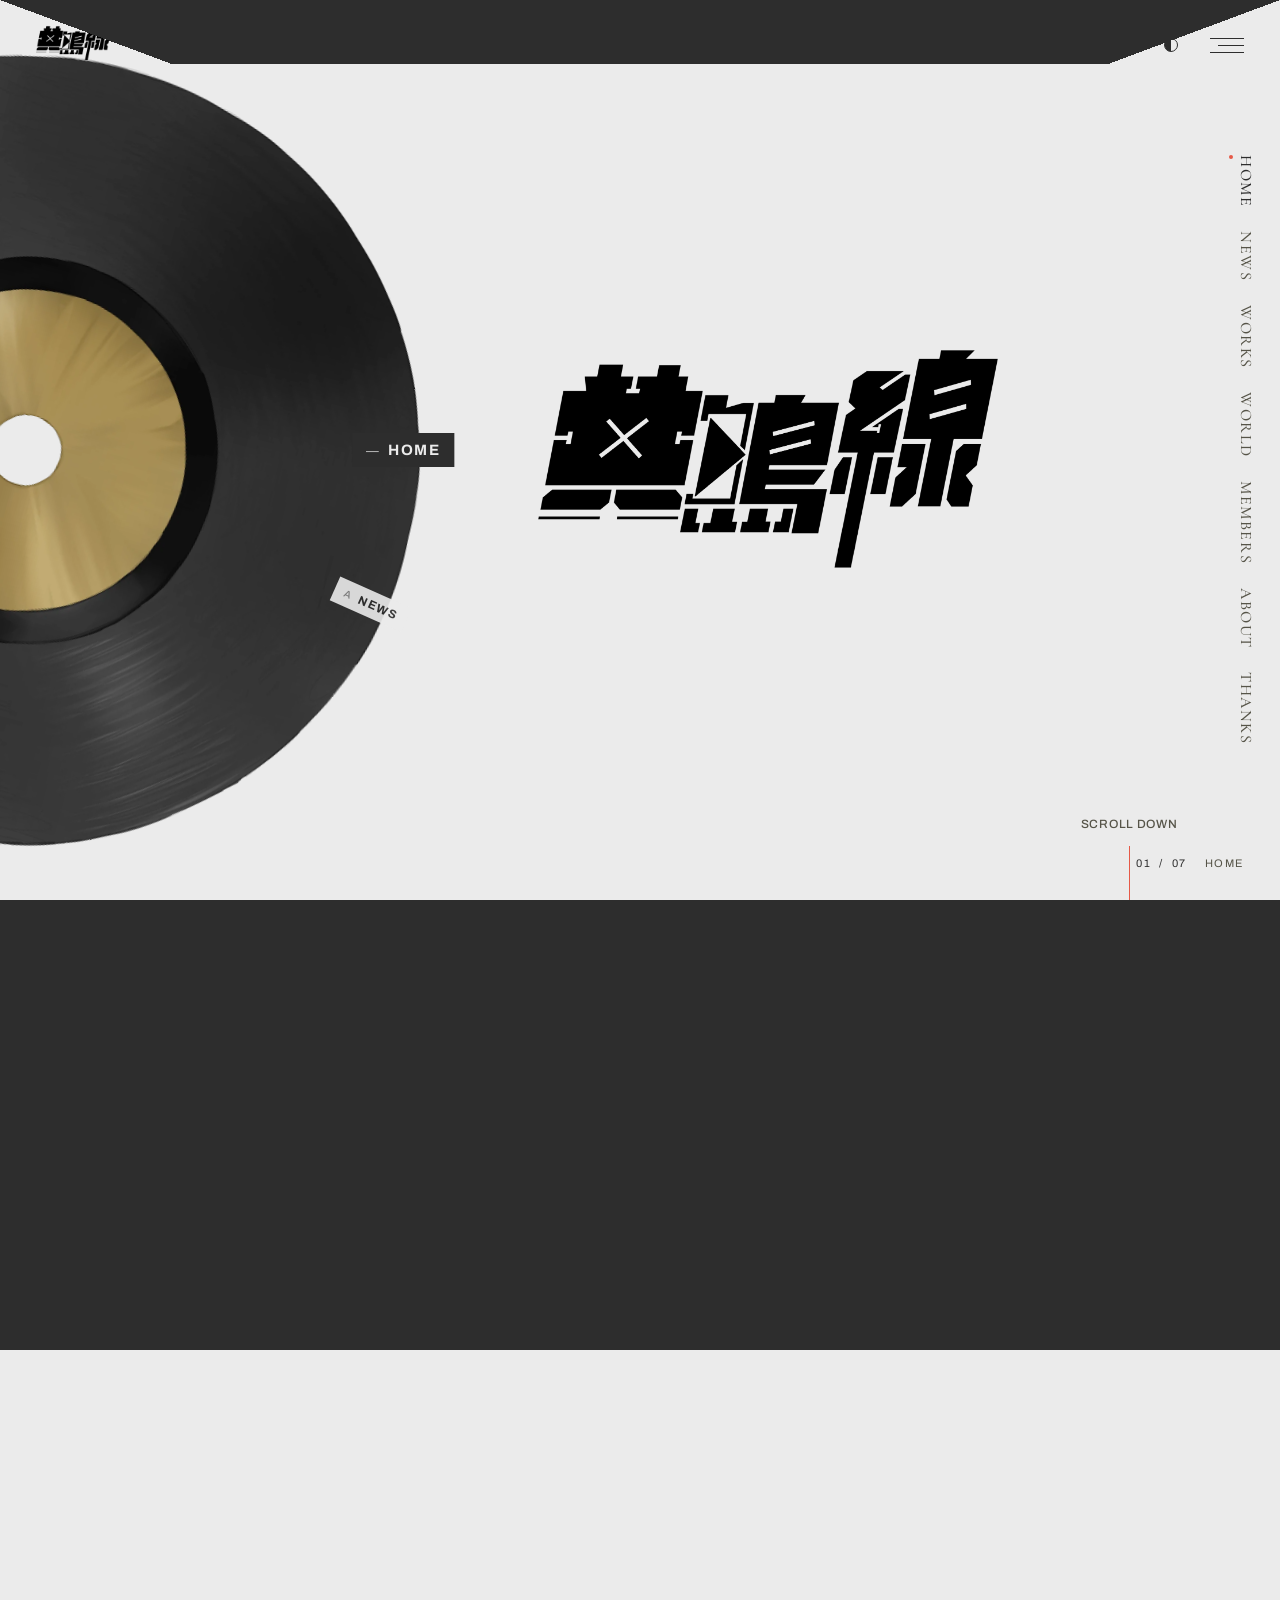
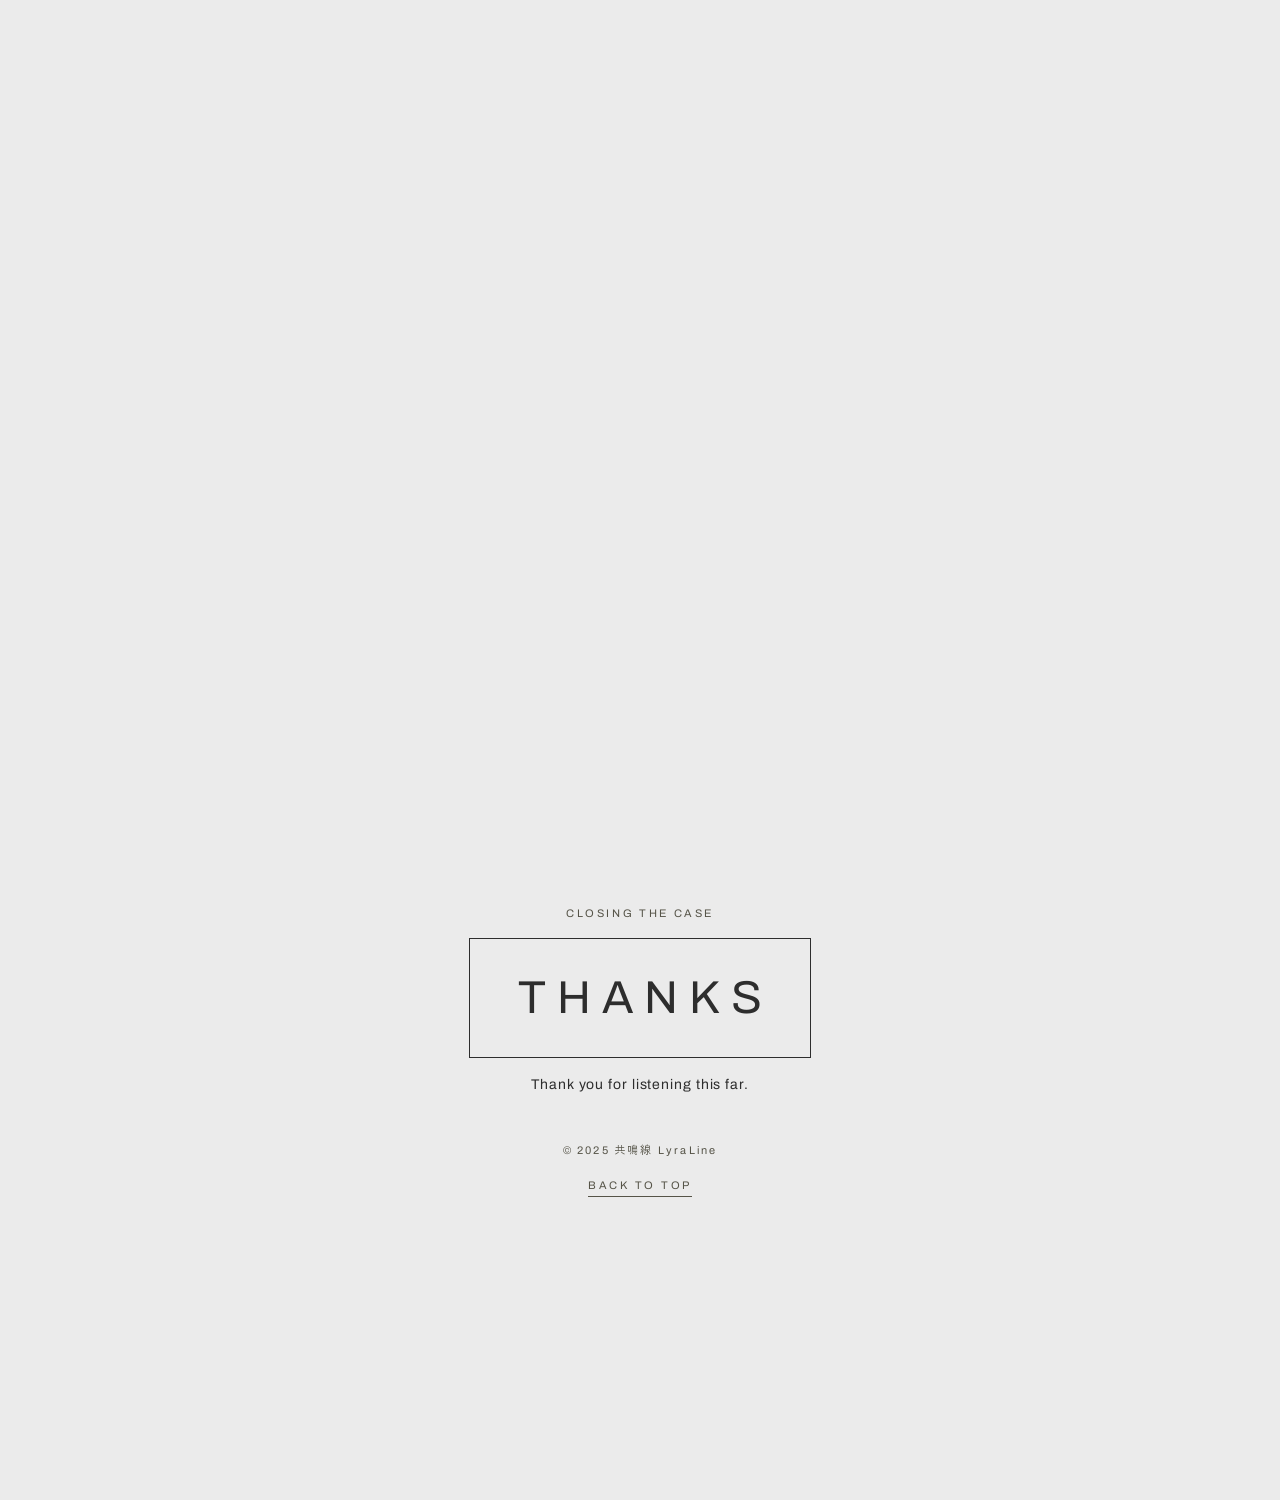
==== commit b957dd50: "参考神椿风格重做界面：logo、企划色板、排版与转盘目录 - 恢复 main 分支 v2 中较新的转盘目录、手机端从左到右排序、#EBEBEB / #2D2D2D 底色 - 左上角放置共鳴線 logo" ====
--- a/index.html
+++ b/index.html
@@ -7,7 +7,8 @@
 <meta name="description" content="共鳴線 LyraLine — 以原创音乐为核心的多媒体企划">
 <link rel="preconnect" href="https://fonts.googleapis.com">
 <link rel="preconnect" href="https://fonts.gstatic.com" crossorigin>
-<link href="https://fonts.googleapis.com/css2?family=Noto+Sans+JP:wght@400;700&family=Noto+Sans+SC:wght@400;700&family=Space+Grotesk:wght@400;500;700&display=swap" rel="stylesheet">
+<!-- 字体：参考 KAMITSUBAKI STUDIO（acumin-pro + 秀英角ゴシック，均为 Adobe Fonts 付费字体）→ 免费替代 Archivo + Zen Kaku Gothic New；简体中文用 Noto Sans SC -->
+<link href="https://fonts.googleapis.com/css2?family=Cormorant+Garamond:wght@500;600&family=Archivo:wght@300;400;500;600;800&family=Zen+Kaku+Gothic+New:wght@400;500;700&family=Noto+Sans+SC:wght@400;500;700&display=swap" rel="stylesheet">
 <link rel="stylesheet" href="css/style.css">
 </head>
 <body>
@@ -18,14 +19,16 @@
   <div class="intro-base"></div>
   <div class="intro-mark">
     <div class="intro-x"></div>
-    <div class="intro-name">共鳴線<small>LyraLine</small></div>
+    <img class="intro-logo" src="assets/img/logo.webp" alt="共鳴線 LyraLine">
     <div class="intro-tip" data-i18n="ui.intro.tip"></div>
   </div>
 </div>
 
-<!-- ===== 角落控件：logo / 语言切换 / 底色切换 / 菜单 ===== -->
+<!-- ===== 左上角 logo：白色字标 + mix-blend-mode: difference，压在深色唱片上是白、压在浅底上是黑 ===== -->
+<a class="site-logo" href="#home"><img src="assets/img/logo.webp" alt="共鳴線 LyraLine"></a>
+
+<!-- ===== 右上角：语言切换 / 底色切换 / 菜单 ===== -->
 <header class="corner">
-  <a class="corner-logo" href="#home">共鳴線<small>LyraLine</small></a>
   <div class="corner-right">
     <div class="lang-switch" role="group" data-i18n-attr="aria-label:ui.lang">
       <button type="button" data-lang="zh" lang="zh-CN">中</button>
@@ -33,7 +36,7 @@
       <button type="button" data-lang="ja" lang="ja">日</button>
     </div>
     <button type="button" class="icon-btn theme-btn" id="themeBtn" data-i18n-attr="aria-label:ui.theme;title:ui.theme"><span class="theme-dot"></span></button>
-    <button type="button" class="icon-btn menu-btn" id="menuBtn" aria-controls="menu" aria-expanded="false" data-i18n-attr="aria-label:ui.menu;title:ui.menu"><span></span><span></span></button>
+    <button type="button" class="icon-btn menu-btn" id="menuBtn" aria-controls="menu" aria-expanded="false" data-i18n-attr="aria-label:ui.menu;title:ui.menu"><span></span><span></span><span></span></button>
   </div>
 </header>
 
@@ -41,7 +44,7 @@
 <nav class="dots" id="dots" aria-label="Pages"></nav>
 
 <!-- 当前位置指示（右下角） -->
-<div class="now" id="now" aria-hidden="true"><span class="now-letter">—</span><span class="now-title">HOME</span></div>
+<div class="now" id="now" aria-hidden="true"><span class="now-letter">01 / 07</span><span class="now-title">HOME</span></div>
 
 <!-- ===== 菜单：快速回归首页目录（列表由 main.js 按 NAV 生成） ===== -->
 <nav class="menu" id="menu" aria-hidden="true">
@@ -60,19 +63,13 @@
 <div class="stage" id="stage">
 <main class="content">
 
-  <!-- 首页：KV & 企划简介 & 目录导航 -->
+  <!-- 首页：KV（logo） -->
   <section class="page page-home" id="home" data-disc="home">
-    <div class="page-inner">
-      <p class="kicker" data-i18n="home.kicker"></p>
-      <h1 class="home-title">共鳴線<span class="home-latin">LyraLine</span></h1>
-      <p class="home-tagline" data-i18n="site.tagline"></p>
-      <p class="lead" data-i18n="home.intro"></p>
-      <div class="home-dir">
-        <div class="dir-head"><span class="kicker">Index</span><span data-i18n="home.dirTitle"></span></div>
-        <ol class="dir-list" id="homeDir"></ol>
-      </div>
-    </div>
-    <div class="scroll-cue"><span class="scroll-arrow"></span><span data-i18n="ui.scroll"></span></div>
+    <!-- 首页只放 logo（目录由右侧竖排导航 / 转盘 / 菜单承担） -->
+    <div class="page-inner">
+      <h1 class="home-title"><img class="home-logo" src="assets/img/logo.webp" alt="共鳴線 LyraLine"></h1>
+    </div>
+    <div class="scroll-cue"><span>SCROLL DOWN</span><span class="scroll-arrow"></span></div>
   </section>
 
   <!-- A 新闻：① 最新公告 ② 活动情报 -->
@@ -111,12 +108,12 @@
           </div>
         </article>
       </div>
-    </div>
-  </section>
-
-  <!-- B 作品：① 音乐 MV ② 专辑（草图：背景为歌曲封面，拉低透明度） -->
+      <a class="btn-more" href="#news"><span data-i18n="news.more"></span><i class="chev" aria-hidden="true"></i></a>
+    </div>
+  </section>
+
+  <!-- B 作品：① 音乐 MV ② 专辑 -->
   <section class="page" id="works" data-disc="works">
-    <div class="page-bg" style="background-image: url('../assets/images/First%20Song%20Cover.JPG')"></div>
     <div class="page-inner">
       <div class="page-head">
         <span class="page-letter">B</span>
@@ -132,7 +129,7 @@
         <div class="ph" data-i18n="works.video"></div>
         <div class="card-list">
           <article class="card track">
-            <div class="track-cover"><img src="../assets/images/First%20Song%20Cover.JPG" alt=""></div>
+            <div class="track-cover"><img src="docs/img/First%20Song%20Cover.JPG" alt=""></div>
             <div class="track-meta"><h3 data-i18n="works.item1.title"></h3><span data-i18n="works.item1.meta"></span></div>
             <span class="tag on" data-i18n="works.status.released"></span>
           </article>
@@ -152,7 +149,6 @@
 
   <!-- C 世界介绍：① 世界观简述 ② 故事背景 ③ 角色立绘 & 设定 -->
   <section class="page" id="world" data-disc="world">
-    <div class="page-bg" style="background-image: url('../assets/images/concept1.JPG')"></div>
     <div class="page-inner">
       <div class="page-head">
         <span class="page-letter">C</span>
@@ -171,7 +167,7 @@
           <p class="muted" data-i18n="world.p2"></p>
         </div>
         <div class="char-card">
-          <img src="../assets/images/WP7FullBodyTransparentBG.png" alt="WP-7">
+          <img src="docs/img/WP7FullBodyTransparentBG.png" alt="WP-7">
           <div class="char-name">WP-7</div>
           <div class="char-role" data-i18n="world.char.role"></div>
           <p class="char-desc" data-i18n="world.char.desc"></p>
@@ -196,12 +192,12 @@
       <p class="lead" data-i18n="members.lead"></p>
       <p class="muted" data-i18n="members.hint" style="margin: 6px 0 18px"></p>
       <div class="member-grid">
-        <div class="card member"><div class="avatar" style="--c: #a89968"></div><h3>Member A</h3><p data-i18n="members.role.compose"></p></div>
-        <div class="card member"><div class="avatar" style="--c: #5f7d63"></div><h3>Member B</h3><p data-i18n="members.role.lyrics"></p></div>
-        <div class="card member"><div class="avatar" style="--c: #4d6f9e"></div><h3>Member C</h3><p data-i18n="members.role.illust"></p></div>
-        <div class="card member"><div class="avatar" style="--c: #b95c4b"></div><h3>Member D</h3><p data-i18n="members.role.video"></p></div>
-        <div class="card member"><div class="avatar" style="--c: #ec7f2b"></div><h3>Member E</h3><p data-i18n="members.role.plan"></p></div>
-        <div class="card member"><div class="avatar" style="--c: #1b1b1b"></div><h3>Member F</h3><p data-i18n="members.role.mix"></p></div>
+        <div class="card member"><div class="avatar" style="--c: var(--c-red)"></div><h3>Member A</h3><p data-i18n="members.role.compose"></p></div>
+        <div class="card member"><div class="avatar" style="--c: var(--c-olive)"></div><h3>Member B</h3><p data-i18n="members.role.lyrics"></p></div>
+        <div class="card member"><div class="avatar" style="--c: var(--c-teal)"></div><h3>Member C</h3><p data-i18n="members.role.illust"></p></div>
+        <div class="card member"><div class="avatar" style="--c: var(--c-lavender)"></div><h3>Member D</h3><p data-i18n="members.role.video"></p></div>
+        <div class="card member"><div class="avatar" style="--c: var(--c-text)"></div><h3>Member E</h3><p data-i18n="members.role.plan"></p></div>
+        <div class="card member"><div class="avatar" style="--c: var(--c-black)"></div><h3>Member F</h3><p data-i18n="members.role.mix"></p></div>
       </div>
       <p class="muted" data-i18n="members.note" style="margin-top: 18px"></p>
     </div>
@@ -221,16 +217,18 @@
       </ol>
       <p class="lead" data-i18n="about.lead"></p>
       <div class="platforms">
-        <a href="https://www.bilibili.com/" target="_blank" rel="noopener"><i></i>Bilibili</a>
-        <a href="https://www.youtube.com/" target="_blank" rel="noopener"><i></i>YouTube</a>
-        <a href="https://x.com/" target="_blank" rel="noopener"><i></i>X / Twitter</a>
-      </div>
-      <div class="contact">
-        <h3 data-i18n="about.contactTitle"></h3>
-        <p class="muted" data-i18n="about.contact"></p>
-        <a href="mailto:contact@example.com">contact@example.com</a>
-        <span class="muted" data-i18n="about.emailNote"></span>
-      </div>
+        <a href="https://www.bilibili.com/" target="_blank" rel="noopener">Bilibili<i class="arrow" aria-hidden="true"></i></a>
+        <a href="https://www.youtube.com/" target="_blank" rel="noopener">YouTube<i class="arrow" aria-hidden="true"></i></a>
+        <a href="https://x.com/" target="_blank" rel="noopener">X / Twitter<i class="arrow" aria-hidden="true"></i></a>
+      </div>
+      <!-- 联系方式：黑色通栏（参考 TNK 的表单条） -->
+      <p class="muted contact-note" data-i18n="about.contact"></p>
+      <a class="contact" href="mailto:contact@example.com">
+        <span class="contact-label" data-i18n="about.contactTitle"></span>
+        <span class="contact-mail">contact@example.com</span>
+        <i class="chev" aria-hidden="true"></i>
+      </a>
+      <p class="muted contact-note" data-i18n="about.emailNote"></p>
     </div>
   </section>
 
--- a/css/style.css
+++ b/css/style.css
@@ -5,45 +5,59 @@
    ===================================================================== */
 
 :root {
-  /* ---- 配色（浅色 = 草图预想的白底） ---- */
-  --bg: #f5f3ed;
-  --bg-2: #eae7de;
-  --ink: #171717;
-  --muted: #74716a;
-  --line: rgba(23, 23, 23, .14);
-  --accent: #ec7f2b;            /* 草图里标题下的橙色高亮 */
-  --panel: rgba(23, 23, 23, .035);
-  --case: #141414;              /* 手提箱（入场 / 尾页）固定用深色 */
-  --case-ink: #f2eee4;
+  /* ---- 企划色板（主题色设定稿）----
+     高亮主题色 #E65947 / 辅助文本 #565448 / 辅助文本2 #6A724D / 青 #499CAB / 淡紫 #D8D5F0
+     白色 #EBEBEB / 灰色 #D9D9D9 / 基础黑色 #2D2D2D / 可选区灰色 = #E7E7E7 → #303030 的灰阶
+     版式参考 KAMITSUBAKI STUDIO：大面积黑白灰 + 直角细线，高亮红只用在"当前 / 聚焦"上 */
+  --c-red: #e65947;
+  --c-text: #565448;
+  --c-olive: #6a724d;
+  --c-teal: #499cab;
+  --c-lavender: #d8d5f0;
+  --c-white: #ebebeb;
+  --c-gray: #d9d9d9;
+  --c-black: #2d2d2d;
+
+  --bg: var(--c-white);
+  --bg-2: var(--c-gray);
+  --ink: var(--c-black);
+  --muted: var(--c-text);
+  --line: rgba(45, 45, 45, .22);
+  --accent: var(--c-red);
+  --on-accent: var(--c-white);  /* 高亮色上的文字 */
+  --panel: transparent;
+  --case: var(--c-black);       /* 手提箱（入场 / 尾页）固定用深色 */
+  --case-ink: var(--c-white);
 
   /* ---- 唱片几何（桌面端） ---- */
-  --disc-r: 44vw;               /* 半径 */
-  --disc-cx: 9vw;               /* 圆心距左边缘 */
-  --content-left: 57vw;         /* 右侧文字列起点 */
-  --content-right: 6vw;
+  /* 唱片右边缘 = disc-cx + disc-r ≈ 画面左侧 1/3（33vw） */
+  --disc-r: 31vw;               /* 半径 */
+  --disc-cx: 2vw;               /* 圆心距左边缘（负数 = 圆心在屏幕外） */
+  --content-left: 42vw;         /* 右侧文字列起点（留出唱片 + 转盘标签的位置） */
+  --content-right: 8vw;
 
   --ease-out: cubic-bezier(.22, 1, .36, 1);
   --ease-in: cubic-bezier(.5, 0, .75, .2);
   --ease-pop: cubic-bezier(.3, 1.35, .5, 1);   /* 弹入时的回弹 */
   --ease-io: cubic-bezier(.65, 0, .35, 1);
 
-  --font-latin: 'Space Grotesk', 'Helvetica Neue', Arial, sans-serif;
-  --font-ja: 'Noto Sans JP', 'Hiragino Sans', 'Yu Gothic', 'Meiryo', sans-serif;
+  --font-display: 'Cormorant Garamond', 'Times New Roman', serif;   /* 超大标题 / 竖排导航（参考神椿市的 PROJECT THEME） */
+  --font-latin: 'Archivo', 'Helvetica Neue', Arial, sans-serif;
+  --font-ja: 'Zen Kaku Gothic New', 'Hiragino Kaku Gothic ProN', 'Yu Gothic', 'Meiryo', sans-serif;
   --font-zh: 'Noto Sans SC', 'PingFang SC', 'Microsoft YaHei', sans-serif;
 }
 
 html[data-theme="dark"] {
-  --bg: #0e0e0e;
-  --bg-2: #1a1a1a;
-  --ink: #ecebe6;
-  --muted: #8e8c86;
-  --line: rgba(255, 255, 255, .14);
-  --accent: #ff9440;
-  --panel: rgba(255, 255, 255, .05);
+  --bg: var(--c-black);
+  --bg-2: #3c3c3c;              /* 取自可选区灰阶 */
+  --ink: var(--c-white);
+  --muted: #a3a29b;             /* 辅助文本在深底上提亮一档，保证可读 */
+  --line: rgba(235, 235, 235, .22);
+  --case: #1f1f1f;
 }
 
 @media (max-width: 1100px) and (min-width: 769px) {
-  :root { --disc-r: 42vw; --disc-cx: 3vw; --content-left: 50vw; --content-right: 4vw; }
+  :root { --disc-r: 36vw; --disc-cx: -4vw; --content-left: 42vw; --content-right: 5vw; }
 }
 
 /* ---------- base ---------- */
@@ -56,7 +70,8 @@
   color: var(--ink);
   font-family: var(--font-latin), var(--font-ja);
   font-size: 15px;
-  line-height: 1.75;
+  line-height: 1.9;
+  letter-spacing: .06em;
   overflow-x: hidden;
   -webkit-font-smoothing: antialiased;
   transition: background-color .4s, color .4s;
@@ -67,79 +82,133 @@
 img { max-width: 100%; display: block; }
 button { font: inherit; color: inherit; }
 
-.kicker { font-size: 11px; letter-spacing: .32em; text-transform: uppercase; color: var(--muted); }
+.kicker { font-family: var(--font-latin); font-size: 11px; letter-spacing: .24em; text-transform: uppercase; color: var(--muted); }
 .muted { color: var(--muted); }
-.lead { font-size: clamp(15px, 1.15vw, 18px); max-width: 34em; }
-
-/* =====================================================================
-   角落控件：logo / 语言切换 / 底色切换 / 菜单
+.lead { font-size: clamp(15px, 1.1vw, 17px); line-height: 2; letter-spacing: .08em; max-width: 34em; }
+.page-inner p.muted { line-height: 2; letter-spacing: .08em; }
+
+
+/* 小箭头 ↗（参考站的 Explore ↗ / 一覧を見る ↗） */
+.arrow {
+  display: inline-block; width: .75em; height: .75em; flex: none;
+  background: currentColor; vertical-align: baseline;
+  -webkit-mask: url("data:image/svg+xml,%3Csvg xmlns='http://www.w3.org/2000/svg' viewBox='0 0 12 12' fill='none' stroke='%23000' stroke-width='1'%3E%3Cpath d='M1.5 10.5 10.5 1.5M4 1.5h6.5V8'/%3E%3C/svg%3E") center / contain no-repeat;
+          mask: url("data:image/svg+xml,%3Csvg xmlns='http://www.w3.org/2000/svg' viewBox='0 0 12 12' fill='none' stroke='%23000' stroke-width='1'%3E%3Cpath d='M1.5 10.5 10.5 1.5M4 1.5h6.5V8'/%3E%3C/svg%3E") center / contain no-repeat;
+  transition: transform .3s var(--ease-out);
+}
+a:hover .arrow { transform: translate(2px, -2px); }
+
+/* 直角描边按钮（参考站的「NEWS一覧を見る ↗」） */
+/* 细长 > 箭头 */
+.chev {
+  display: inline-block; width: .6em; height: 1.1em; flex: none; background: currentColor;
+  -webkit-mask: url("data:image/svg+xml,%3Csvg xmlns='http://www.w3.org/2000/svg' viewBox='0 0 10 20' fill='none' stroke='%23000' stroke-width='1.2'%3E%3Cpath d='M1.5 1.5 8.5 10l-7 8.5'/%3E%3C/svg%3E") center / contain no-repeat;
+          mask: url("data:image/svg+xml,%3Csvg xmlns='http://www.w3.org/2000/svg' viewBox='0 0 10 20' fill='none' stroke='%23000' stroke-width='1.2'%3E%3Cpath d='M1.5 1.5 8.5 10l-7 8.5'/%3E%3C/svg%3E") center / contain no-repeat;
+  transition: transform .3s var(--ease-out);
+}
+a:hover .chev { transform: translateX(4px); }
+
+.btn-more {
+  display: flex; align-items: center; justify-content: space-between; gap: 24px;
+  width: min(100%, 400px); height: 54px; padding: 0 22px 0 28px; margin-top: min(26px, 2.8vh);
+  border: 1px solid var(--ink); text-decoration: none;
+  font-size: 15px; font-weight: 700; letter-spacing: .06em;
+  transition: background-color .3s, color .3s;
+}
+.btn-more:hover { background: var(--ink); color: var(--bg); }
+
+/* =====================================================================
+   左上角 logo：白色字标 + difference 混合 → 压在深色唱片上显示白、压在浅底上显示黑
+   ===================================================================== */
+.site-logo {
+  position: fixed; top: 24px; left: 36px; z-index: 61;
+  display: block;
+}
+/* 白色字标：浅色主题反成黑色 */
+.site-logo img { height: 36px; width: auto; }
+html:not([data-theme="dark"]) .site-logo img { filter: invert(1); }
+
+/* =====================================================================
+   右上角控件：语言切换 / 底色切换 / 菜单（无底色、无边框，纯文字和细线）
    ===================================================================== */
 .corner {
-  position: fixed; top: 0; left: 0; right: 0; z-index: 60;
-  display: flex; justify-content: space-between; align-items: center;
-  padding: 18px 28px;
+  position: fixed; top: 0; right: 0; z-index: 60;
+  display: flex; justify-content: flex-end; align-items: center;
+  padding: 28px 36px;
   pointer-events: none;
 }
 .corner > * { pointer-events: auto; }
-.corner-logo {
-  display: flex; align-items: baseline; gap: 10px;
-  padding: 6px 14px; border: 1px solid var(--line); border-radius: 999px; background: var(--bg);
-  text-decoration: none; font-weight: 700; font-size: 15px; letter-spacing: .08em;
-}
-.corner-logo small { font-weight: 400; font-size: 10px; letter-spacing: .22em; color: var(--muted); }
-.corner-right { display: flex; align-items: center; gap: 10px; }
-
-.lang-switch { display: flex; padding: 3px; border: 1px solid var(--line); border-radius: 999px; background: var(--bg); }
+.corner-right { display: flex; align-items: center; gap: 22px; }
+
+.lang-switch { display: flex; align-items: center; }
 .lang-switch button {
-  border: 0; background: none; color: var(--muted);
-  font-size: 12px; line-height: 1; padding: 7px 11px; border-radius: 999px; cursor: pointer;
-  transition: background-color .2s, color .2s;
+  border: 0; background: none; color: var(--muted); cursor: pointer;
+  font-family: var(--font-latin); font-size: 12px; line-height: 1; letter-spacing: .06em;
+  padding: 6px 0; position: relative;
+  transition: color .2s;
+}
+.lang-switch button + button { margin-left: 22px; }
+.lang-switch button + button::before {         /* 分隔符 / */
+  content: '/'; position: absolute; left: -14px; color: var(--muted); opacity: .6;
 }
 .lang-switch button:hover { color: var(--ink); }
-.lang-switch button.is-on { background: var(--ink); color: var(--bg); }
+.lang-switch button.is-on { color: var(--ink); }
+.lang-switch button.is-on::after {             /* 当前语言下划线 */
+  content: ''; position: absolute; left: 0; right: 0; bottom: 0; height: 1px; background: currentColor;
+}
 
 .icon-btn {
-  width: 36px; height: 36px; border-radius: 50%;
-  border: 1px solid var(--line); background: var(--bg);
+  width: 34px; height: 34px; padding: 0;
+  border: 0; background: none;
   cursor: pointer; display: grid; place-items: center; position: relative;
-  transition: border-color .2s;
-}
-.icon-btn:hover { border-color: var(--ink); }
+}
 .theme-dot {
   width: 14px; height: 14px; border-radius: 50%;
-  border: 1.5px solid var(--ink);
+  border: 1px solid var(--ink);
   background: linear-gradient(90deg, var(--ink) 50%, transparent 50%);
-}
+  transition: transform .4s var(--ease-out);
+}
+.theme-btn:hover .theme-dot { transform: rotate(180deg); }
+/* 菜单：三根长短不一的细线（参考站的汉堡图标） */
 .menu-btn span {
-  position: absolute; left: 10px; right: 10px; height: 1.5px; background: var(--ink);
-  transition: transform .3s var(--ease-io), top .3s var(--ease-io);
-}
-.menu-btn span:nth-child(1) { top: 13px; }
-.menu-btn span:nth-child(2) { top: 21px; }
-.menu-btn.is-open span:nth-child(1) { top: 17px; transform: rotate(45deg); }
-.menu-btn.is-open span:nth-child(2) { top: 17px; transform: rotate(-45deg); }
-
-/* 右侧页码圆点：一屏一个 */
+  position: absolute; right: 0; height: 1px; background: var(--ink);
+  transition: transform .35s var(--ease-io), top .35s var(--ease-io), width .35s var(--ease-io), opacity .2s;
+}
+.menu-btn span:nth-child(1) { top: 10px; width: 34px; }
+.menu-btn span:nth-child(2) { top: 17px; width: 26px; }
+.menu-btn span:nth-child(3) { top: 24px; width: 34px; }
+.menu-btn:hover span:nth-child(2) { width: 34px; }
+.menu-btn.is-open span:nth-child(1) { top: 17px; width: 30px; transform: rotate(30deg); }
+.menu-btn.is-open span:nth-child(2) { opacity: 0; }
+.menu-btn.is-open span:nth-child(3) { top: 17px; width: 30px; transform: rotate(-30deg); }
+
+/* 右侧竖排导航（参考 TNK 右侧的 WHAT WE DO / COMPANY …）：手机端退化成短线 */
 .dots {
-  position: fixed; right: 22px; top: 50%; transform: translateY(-50%); z-index: 30;
-  display: flex; flex-direction: column; gap: 12px;
+  position: fixed; right: 26px; top: 50%; transform: translateY(-50%); z-index: 30;
+  display: flex; flex-direction: column; align-items: center; gap: min(26px, 2.6vh);
 }
 .dots button {
-  width: 8px; height: 8px; padding: 0; border-radius: 50%;
-  border: 1px solid var(--muted); background: var(--bg); cursor: pointer;
-  transition: transform .25s var(--ease-out), background-color .25s, border-color .25s;
-}
-.dots button:hover { border-color: var(--ink); }
-.dots button.is-on { background: var(--accent); border-color: var(--accent); transform: scale(1.4); }
-
-/* 当前位置指示（右下角） */
+  position: relative; padding: 0; border: 0; background: none; cursor: pointer;
+  writing-mode: vertical-rl;
+  font-family: var(--font-display); font-weight: 500; font-size: min(16px, 1.85vh); letter-spacing: .1em; line-height: 1;
+  color: var(--muted); transition: color .25s;
+}
+.dots button:hover { color: var(--ink); }
+.dots button.is-on { color: var(--ink); }
+.dots button::before {                         /* 当前项左侧的红点 */
+  content: ''; position: absolute; left: -9px; top: 0; width: 4px; height: 4px; border-radius: 50%;
+  background: var(--accent); opacity: 0; transition: opacity .25s;
+}
+.dots button.is-on::before { opacity: 1; }
+
+/* 当前位置（右下角）：01 / 07  NEWS */
 .now {
-  position: fixed; right: 28px; bottom: 20px; z-index: 30;
-  display: flex; gap: 12px;
-  padding: 6px 12px; border-radius: 999px; background: var(--bg);
-  font-size: 11px; letter-spacing: .28em; color: var(--muted);
-}
-.now-letter { color: var(--accent); font-weight: 700; }
+  position: fixed; right: 36px; bottom: 26px; z-index: 30;
+  display: flex; align-items: baseline; gap: 18px;
+  font-family: var(--font-latin); font-size: 11px; letter-spacing: .14em; color: var(--muted);
+}
+.now-letter { color: var(--ink); word-spacing: .4em; }
+::selection { background: var(--accent); color: var(--on-accent); }
 
 /* =====================================================================
    菜单覆盖层：快速回归首页目录
@@ -182,13 +251,14 @@
   text-decoration: none;
 }
 .dir-list li:last-child a { border-bottom: 1px solid var(--line); }
-.dir-list b { grid-area: b; font-weight: 500; font-size: 12px; letter-spacing: .2em; color: var(--muted); }
-.dir-list .latin { grid-area: latin; font-weight: 700; letter-spacing: .06em; font-size: clamp(17px, 1.4vw, 21px); line-height: 1.2; transition: color .2s; }
+.dir-list b { grid-area: b; font-family: var(--font-latin); font-weight: 400; font-size: 12px; letter-spacing: .2em; color: var(--muted); }
+.dir-list .latin { grid-area: latin; font-family: var(--font-latin); font-weight: 500; letter-spacing: .06em; font-size: clamp(17px, 1.4vw, 21px); line-height: 1.2; transition: color .2s, transform .35s var(--ease-out); }
 .dir-list .local { grid-area: local; font-size: 13px; color: var(--muted); }
 .dir-list .subs { grid-area: subs; font-size: 12px; color: var(--muted); margin-top: 2px; }
 .dir-list .subs em { font-style: normal; margin: 0 .5em; opacity: .5; }
 .dir-list a:hover .latin, .dir-list a.is-current .latin { color: var(--accent); }
 .dir-list a.is-current b { color: var(--accent); }
+.dir-list a.is-current .latin { text-decoration: underline; text-decoration-thickness: 1px; text-underline-offset: 6px; }
 
 /* =====================================================================
    左侧唱片舞台
@@ -215,7 +285,7 @@
 .disc.no-transition { transition: none !important; }
 .disc::before {
   content: ''; position: absolute; inset: 0; border-radius: 50%;
-  box-shadow: 0 30px 70px rgba(0, 0, 0, .22);
+  box-shadow: none;
 }
 
 /* 唱片本体：demo 阶段用纯色 + 纹路；有真实图后放 <img class="disc-img"> */
@@ -251,21 +321,51 @@
 }
 
 /* 真实唱片图（assets/img/discs/*.webp，透明底）：
-   去掉 demo 的纯色 / 纹路 / 光泽 / 标签 / 孔，圆形阴影换成跟随图片轮廓的 drop-shadow（扇叶、断环也能正确投影） */
+   去掉 demo 的纯色 / 纹路 / 光泽 / 标签 / 孔；不加阴影 */
 .disc--img::before { display: none; }
 .disc--img .disc-face { background: none; box-shadow: none; overflow: visible; }
 .disc--img .disc-face::after { display: none; }
 .disc--img .disc-label, .disc--img .disc-hole { display: none; }
 .disc--img .disc-img {
   object-fit: contain; border-radius: 0;
-  filter: drop-shadow(0 24px 40px rgba(0, 0, 0, .28));
   user-select: none; -webkit-user-drag: none;
-}
-html[data-theme="dark"] .disc--img .disc-img {
-  filter: drop-shadow(0 24px 40px rgba(0, 0, 0, .6)) drop-shadow(0 0 30px rgba(255, 255, 255, .06));
 }
 /* 非圆盘（E：WP-7 侧脸）：不裁圆、不转，按 --disc-scale 缩小后居中放在唱片位上 */
 .disc--free .disc-face { border-radius: 0; inset: calc((1 - var(--disc-scale, 1)) * 50%); }
+
+/* =====================================================================
+   转盘目录：目录标题沿唱片右侧圆弧排布，翻页时整圈跟着滚动位置转动，
+   转到 3 点钟方向（指针位置）的就是当前板块（草图里的红框）
+   ===================================================================== */
+.dial {
+  position: absolute; z-index: 2;
+  width: calc(var(--disc-r) * 2); height: calc(var(--disc-r) * 2);
+  left: calc(var(--disc-cx) - var(--disc-r)); top: calc(50vh - var(--disc-r));
+  pointer-events: none; opacity: 0; transition: opacity .5s;
+}
+.disc-stage[data-active]:not([data-active="none"]) .dial { opacity: 1; }
+.dial-item {
+  position: absolute; left: 50%; top: 50%;
+  transform-origin: 0 50%;
+  /* 以圆心为原点转到 --a 度，再沿半径推到唱片边缘附近（标题一半在盘上一半在盘外） */
+  transform: translate(0, -50%) rotate(calc(var(--a, 0) * 1deg)) translateX(calc(var(--disc-r) - 1.5vw)) translateX(-50%);
+  pointer-events: auto; cursor: pointer;
+  transition: opacity .35s;
+}
+/* 直角标签（参考神椿市的导航）：当前项 = 墨色方块 + 反白粗体；其余 = 底色方块 + 粗体墨字（底色块保证压在唱片图上也能读） */
+.dial-item span {
+  display: inline-flex; align-items: baseline; gap: 8px; white-space: nowrap;
+  padding: 5px 10px 4px; border-radius: 0;
+  background: var(--bg); color: var(--ink);
+  font-family: var(--font-latin); font-size: 12px; letter-spacing: .1em; font-weight: 700; line-height: 1.4;
+  transition: background-color .3s, color .3s, font-size .3s, padding .3s;
+}
+.dial-item b { font-weight: 500; color: inherit; opacity: .55; font-size: .85em; }
+.dial-item:hover span { background: var(--bg-2); }
+.dial-item.is-focus span { background: var(--ink); color: var(--bg); font-size: 15px; padding: 7px 14px 6px; }
+.dial-item.is-focus b { opacity: .7; }
+.dial-item.is-near { opacity: .9; }
+.dial-item.is-far { opacity: 0; pointer-events: none; }
 
 /* =====================================================================
    右侧内容列
@@ -276,8 +376,8 @@
   position: relative;
   height: 100vh; height: 100dvh;                 /* 每个板块正好一屏 */
   display: flex; flex-direction: column; justify-content: center;
-  padding: 12vh 0 10vh;
-  /* 不加 overflow:hidden：.page-bg 要伸到左侧唱片后面；内容溢出由 .page-inner 处理。
+  padding: 9vh 0 7vh;
+  /* 内容溢出由 .page-inner 处理。
      微滚预览时 GSAP 会给 .page 加 y / scale */
   transform-origin: 50% 50%;
 }
@@ -294,14 +394,6 @@
   background: linear-gradient(to bottom, transparent, var(--bg) 70%);
   pointer-events: none; z-index: 1;
 }
-/* 低透明度背景图（草图：背景用概念图拉低透明度） */
-.page-bg {
-  position: absolute; z-index: -1; top: 0; bottom: 0;
-  left: calc(-1 * var(--content-left)); right: calc(-1 * var(--content-right));
-  background-size: cover; background-position: center;
-  opacity: .09; filter: grayscale(.4); pointer-events: none;
-}
-html[data-theme="dark"] .page-bg { opacity: .14; }
 
 /* 内容进入视口时淡入 */
 /* 注意位移用负值（从上方落入）：向下的 transform 会撑大 .page-inner 的可滚动高度，导致翻页前先滚十几像素 */
@@ -312,75 +404,85 @@
 .page-inner > :nth-child(4).is-in { transition-delay: .15s; }
 .page-inner > :nth-child(5).is-in { transition-delay: .20s; }
 
-/* 板块标题：字母 + 英文大标题 + 本地语言副标题 */
-.page-head { display: flex; align-items: baseline; gap: 16px; margin-bottom: 16px; }
-.page-letter { font-size: 12px; letter-spacing: .3em; color: var(--muted); }
+/* 板块标题（参考神椿市 PROJECT THEME + TNK CONTACT FORM）：
+   小字母编号 → 超大衬线英文标题 → 黑底白字的本地语言副标题条 */
+.page-head { display: block; margin-bottom: min(22px, 2.4vh); }
+.page-letter {
+  display: flex; align-items: center; gap: 12px; margin-bottom: 6px;
+  font-family: var(--font-latin); font-size: 12px; letter-spacing: .24em; color: var(--muted);
+}
+.page-letter::after { content: ''; width: 40px; height: 1px; background: currentColor; }
 .page-title {
-  font-size: clamp(38px, 4.6vw, 66px); font-weight: 700; letter-spacing: -.01em; line-height: 1;
-  position: relative; isolation: isolate;
-}
-.page-title::after {
-  content: ''; position: absolute; z-index: -1;
-  left: -.08em; right: -.08em; bottom: .04em; height: .34em;
-  background: var(--accent); opacity: .85;
-}
-.page-local { font-size: 14px; color: var(--muted); }
-
-/* 子目录 ①②③ */
+  font-family: var(--font-display); font-weight: 500;
+  font-size: clamp(52px, min(6.6vw, 11.5vh), 124px); line-height: .86; letter-spacing: .01em;   /* 同时受宽高限制，矮屏不会挤出一屏 */
+  margin-left: -.04em;                         /* 大字号的左侧字形留白，视觉上对齐正文 */
+}
+.page-local {
+  display: table; margin-top: 14px;
+  padding: .22em .6em .18em; background: var(--ink); color: var(--bg);
+  font-size: clamp(16px, 1.35vw, 20px); font-weight: 700; letter-spacing: .08em; line-height: 1.4;
+}
+
+/* 子目录 01 02 03 */
 .subnav {
   list-style: none; counter-reset: sub;
-  display: flex; flex-wrap: wrap; gap: 8px 22px; margin-bottom: 30px;
+  display: flex; flex-wrap: wrap; gap: 6px 26px; margin-bottom: min(22px, 2.4vh);
   font-size: 13px; color: var(--muted);
 }
-.subnav li { display: flex; align-items: center; gap: 8px; }
+.subnav li { display: flex; align-items: baseline; gap: 8px; }
 .subnav li::before {
-  counter-increment: sub; content: counter(sub);
-  width: 18px; height: 18px; border-radius: 50%; border: 1px solid currentColor;
-  font-size: 10px; display: grid; place-items: center;
-}
-
-/* 卡片 / 占位块 */
-.card-list { display: grid; gap: 12px; margin-top: 8px; }
+  counter-increment: sub; content: counter(sub, decimal-leading-zero);
+  font-family: var(--font-latin); font-size: 11px; letter-spacing: .08em; color: var(--ink);
+}
+
+/* 列表条目：无底色、无圆角，条目之间一条细线（参考站的 NEWS 列表） */
+.card-list { display: grid; margin-top: 4px; border-top: 1px solid var(--line); }
 .card {
-  border: 1px solid var(--line); border-radius: 14px; padding: 18px 20px; background: var(--panel);
-  transition: border-color .2s;
-}
-.card:hover { border-color: var(--ink); }
-.card h3 { font-size: 15px; font-weight: 700; }
-.card.row { display: grid; grid-template-columns: 7.5em 1fr; gap: 16px; align-items: baseline; }
-.card-date { font-size: 12px; letter-spacing: .12em; color: var(--muted); }
+  border: 0; border-bottom: 1px solid var(--line); border-radius: 0; padding: min(16px, 1.7vh) 0; background: none;
+  transition: opacity .2s;
+}
+.card h3 { font-size: 15px; font-weight: 700; letter-spacing: .04em; margin: 6px 0 4px; }
+.card.row { display: block; }
+.card-date { display: block; font-family: var(--font-latin); font-size: 15px; letter-spacing: .06em; color: var(--ink); }
+.card-date + div { display: flex; flex-direction: column; align-items: flex-start; }
+.card-date + div .tag { order: -1; margin-top: 8px; }
+.card p.muted { font-size: 13px; margin-top: 2px; }
 .ph {
-  aspect-ratio: 16 / 9; max-height: 28vh; border-radius: 14px; border: 1px dashed var(--line);
-  background: repeating-linear-gradient(-45deg, var(--bg-2) 0 8px, transparent 8px 18px);
+  aspect-ratio: 16 / 9; max-height: 22vh; border-radius: 0; border: 1px solid var(--line);
+  background: repeating-linear-gradient(-45deg, var(--bg-2) 0 1px, transparent 1px 12px);
   display: grid; place-items: center;
-  color: var(--muted); font-size: 11px; letter-spacing: .28em; text-transform: uppercase;
+  color: var(--muted); font-family: var(--font-latin); font-size: 11px; letter-spacing: .24em; text-transform: uppercase;
 }
 .ph.square { aspect-ratio: 1; }
-.tag { display: inline-block; font-size: 10px; letter-spacing: .18em; padding: 3px 9px; border-radius: 999px; border: 1px solid var(--line); color: var(--muted); white-space: nowrap; line-height: 1.4; }
-.tag.on { border-color: var(--accent); color: var(--accent); }
+/* 标签：小胶囊（参考站 NOTICE / RELEASE） */
+.tag {
+  display: inline-block; white-space: nowrap; line-height: 1.3;
+  font-family: var(--font-latin); font-size: 11px; font-weight: 500; letter-spacing: .04em;
+  padding: 4px 8px 3px; border-radius: 11px;
+  border: 1px solid var(--ink); color: var(--ink);
+}
+.tag.on { background: var(--accent); border-color: var(--accent); color: var(--on-accent); }
 
 /* ---------- 首页 ---------- */
-.home-title {
-  font-size: clamp(56px, 7vw, 108px); font-weight: 700; line-height: 1; letter-spacing: .02em;
-  margin: 10px 0 18px; display: flex; flex-direction: column;
-}
-.home-latin { font-size: .28em; letter-spacing: .34em; font-weight: 500; color: var(--muted); margin-top: .3em; }
-.home-tagline { font-size: clamp(14px, 1.1vw, 17px); margin-bottom: 22px; }
-.home-dir { margin-top: 44px; max-width: 520px; }
+.home-title { margin: 0; display: flex; flex-direction: column; align-items: flex-start; }
+.home-logo { width: min(560px, 36vw); height: auto; }
+html:not([data-theme="dark"]) .home-logo { filter: invert(1); }    /* 白色字标 → 浅色底上反成黑色 */
 .dir-head { margin-bottom: 8px; }
+/* SCROLL DOWN + 向下流动的竖线 */
 .scroll-cue {
-  position: absolute; bottom: 24px; left: 0;
-  display: flex; align-items: center; gap: 12px;
-  font-size: 10px; letter-spacing: .3em; text-transform: uppercase; color: var(--muted);
-}
-.scroll-arrow { width: 1px; height: 36px; background: var(--line); position: relative; overflow: hidden; }
+  position: absolute; bottom: 0; right: 0;
+  display: flex; flex-direction: column; align-items: center; gap: 10px;
+  font-family: var(--font-latin); font-size: 12px; font-weight: 500; letter-spacing: .06em; color: var(--muted);
+}
+.scroll-arrow { width: 1px; height: 54px; background: var(--line); position: relative; overflow: hidden; }
 .scroll-arrow::after { content: ''; position: absolute; inset: 0; background: var(--accent); animation: cue 1.8s var(--ease-io) infinite; }
 @keyframes cue { 0% { transform: translateY(-100%); } 60%, 100% { transform: translateY(100%); } }
 
 /* ---------- B 作品 ---------- */
-.works-grid { display: grid; grid-template-columns: 1fr; gap: 12px; margin-top: 8px; align-items: start; }
-.track { display: flex; gap: 14px; align-items: center; padding: 12px 16px; }
-.track-cover { width: 48px; height: 48px; border-radius: 8px; flex: none; background: var(--bg-2); border: 1px solid var(--line); overflow: hidden; }
+.works-grid { display: grid; grid-template-columns: 1fr; gap: 14px; margin-top: 8px; align-items: start; }
+.track { display: flex; gap: 16px; align-items: center; padding: 14px 0; }
+.track h3 { margin: 0; }
+.track-cover { width: 48px; height: 48px; border-radius: 0; flex: none; background: var(--bg-2); border: 1px solid var(--line); overflow: hidden; }
 .track-cover img { width: 100%; height: 100%; object-fit: cover; }
 .track-meta { flex: 1; min-width: 0; }
 .track-meta span { font-size: 12px; color: var(--muted); }
@@ -389,14 +491,24 @@
 .world-grid { display: grid; grid-template-columns: 1fr 200px; gap: 28px; align-items: start; }
 .world-text p + p { margin-top: 12px; }
 .char-card { text-align: center; }
-.char-card img { width: 100%; height: auto; filter: drop-shadow(0 12px 30px rgba(0, 0, 0, .18)); }
-.char-name { font-weight: 700; font-size: 22px; letter-spacing: .12em; margin-top: 8px; }
+.char-card img { width: 100%; height: auto; }
+.char-name { font-family: var(--font-latin); font-weight: 500; font-size: 22px; letter-spacing: .12em; margin-top: 8px; }
 .char-role { font-size: 12px; color: var(--muted); letter-spacing: .2em; }
 .char-desc { font-size: 13px; color: var(--muted); text-align: left; margin-top: 10px; }
 
 /* ---------- D 成员构成 ---------- */
-.member-grid { display: grid; grid-template-columns: repeat(auto-fill, minmax(140px, 1fr)); gap: 12px; }
-.member { text-align: center; padding: 18px 12px; cursor: pointer; }
+/* 成员：直角细线网格（格子之间共用一条线） */
+.member-grid {
+  display: grid; grid-template-columns: repeat(3, 1fr);
+  border-top: 1px solid var(--line); border-left: 1px solid var(--line);
+}
+.member {
+  text-align: center; padding: 20px 12px; cursor: pointer;
+  border: 0; border-right: 1px solid var(--line); border-bottom: 1px solid var(--line);
+  transition: background-color .3s;
+}
+.member:hover { background: var(--bg-2); }
+.member h3 { font-family: var(--font-latin); font-weight: 500; }
 .avatar {
   width: 64px; height: 64px; border-radius: 50%; margin: 0 auto 10px;
   background: var(--c, #999); position: relative;
@@ -407,18 +519,22 @@
 .member p { font-size: 12px; color: var(--muted); }
 
 /* ---------- E 关于我们 ---------- */
-.platforms { display: flex; flex-wrap: wrap; gap: 10px; margin: 8px 0 26px; }
+.platforms { display: flex; flex-wrap: wrap; gap: 10px; margin: 18px 0 26px; }
 .platforms a {
-  display: inline-flex; align-items: center; gap: 8px;
-  padding: 10px 16px; border: 1px solid var(--line); border-radius: 999px;
-  text-decoration: none; font-size: 13px; letter-spacing: .06em;
-  transition: border-color .2s;
-}
-.platforms a:hover { border-color: var(--ink); }
-.platforms i { width: 8px; height: 8px; border-radius: 50%; background: var(--accent); }
-.contact { padding: 22px 24px; border: 1px solid var(--line); border-radius: 14px; max-width: 460px; }
-.contact h3 { font-size: 14px; margin-bottom: 6px; }
-.contact a { font-weight: 700; letter-spacing: .04em; }
+  display: inline-flex; align-items: center; gap: 10px;
+  height: 44px; padding: 0 20px; border: 1px solid var(--ink); border-radius: 0;
+  text-decoration: none; font-family: var(--font-latin); font-size: 13px; font-weight: 500; letter-spacing: .04em;
+  transition: background-color .3s, color .3s;
+}
+.platforms a:hover { background: var(--ink); color: var(--bg); }
+.contact {
+  display: flex; align-items: center; gap: 28px;
+  padding: 26px 28px; margin-top: 10px; max-width: 640px;
+  background: var(--ink); color: var(--bg); text-decoration: none;
+}
+.contact-label { font-size: 14px; font-weight: 700; letter-spacing: .06em; min-width: 7em; }
+.contact-mail { flex: 1; font-family: var(--font-latin); font-size: 17px; font-weight: 500; letter-spacing: .04em; }
+.contact-note { font-size: 13px; margin-top: 10px; }
 
 /* =====================================================================
    尾页：合上手提箱（两根立柱从上下合入）
@@ -440,8 +556,8 @@
 .pillar.r { right: 18%; transform: translateY(104%); transition-delay: .1s; }
 .footer.is-active .pillar { transform: none; }
 .thanks {
-  font-size: clamp(26px, 4vw, 54px); font-weight: 700; letter-spacing: .22em;
-  padding: .25em .8em .25em 1em; border: 2px solid var(--ink); border-radius: 999px; background: var(--bg);
+  font-family: var(--font-latin); font-size: clamp(26px, 3.6vw, 50px); font-weight: 400; letter-spacing: .24em;
+  padding: .35em .8em .3em 1.04em; border: 1px solid var(--ink); background: var(--bg);
 }
 .footer-line { font-size: 14px; }
 .footer-copy { font-size: 11px; letter-spacing: .2em; color: var(--muted); margin-top: 28px; }
@@ -466,9 +582,8 @@
   background: var(--case-ink); transform: translate(-50%, -50%) rotate(45deg);
 }
 .intro-x::after { transform: translate(-50%, -50%) rotate(-45deg); }
-.intro-name { font-weight: 700; letter-spacing: .3em; font-size: 15px; }
-.intro-name small { font-weight: 400; letter-spacing: .3em; font-size: 10px; margin-left: 10px; opacity: .7; }
-.intro-tip { font-size: 10px; letter-spacing: .3em; opacity: .5; animation: blink 1.6s ease-in-out infinite; }
+.intro-logo { width: min(220px, 50vw); height: auto; }
+.intro-tip { font-family: var(--font-latin); font-size: 10px; letter-spacing: .3em; opacity: .5; animation: blink 1.6s ease-in-out infinite; }
 @keyframes blink { 50% { opacity: .15; } }
 .intro.is-open .intro-lid { transform: rotateX(-100deg); }
 .intro.is-open .intro-base { transform: translateY(100%); }
@@ -489,36 +604,50 @@
     transform: translate3d(115%, 0, 0) rotate(30deg);
   }
   .disc.is-above { transform: translate3d(-115%, 0, 0) rotate(-30deg); }
-  .disc::before { box-shadow: 0 16px 40px rgba(0, 0, 0, .22); }
   .disc-label { font-size: 12px; }
+
+  /* 转盘目录：手机上唱片是顶部半圆，指针改到 6 点钟方向（底部），标题文字由 JS 反转保持水平 */
+  .dial { left: calc(50vw - var(--disc-r)); top: calc(12vh - var(--disc-r)); }
+  .dial-item { transform: translate(0, -50%) rotate(calc(var(--a, 0) * 1deg)) translateX(calc(var(--disc-r) + 3vw)) translateX(-50%); }
+  .dial-item span { font-size: 10px; padding: 3px 7px; letter-spacing: .08em; }
+  .dial-item.is-focus span { font-size: 12px; padding: 5px 10px; }
 
   .content { margin-left: 0; padding: 0 20px; }
   .page { padding: calc(12vh + var(--disc-r) + 3vh) 0 5vh; justify-content: flex-start; }
   .page-inner { padding-right: 0; }
-  .card { padding: 14px 16px; }
+  .card { padding: 14px 0; }
+  .card-date { font-size: 14px; }
   .dir-list a { padding: 10px 0; }
-  .page-bg { left: -20px; right: -20px; }
-  .dots { right: 6px; gap: 9px; }
-  .dots button { width: 6px; height: 6px; }
-
+  .dots { right: 8px; gap: 4px; align-items: flex-end; }
+  .dots button { writing-mode: horizontal-tb; width: 8px; height: 13px; background: linear-gradient(var(--muted), var(--muted)) right center / 100% 1px no-repeat; transition: width .35s var(--ease-out); }
+  .dots button span, .dots button::before { display: none; }
+  .dots button.is-on { width: 16px; background-image: linear-gradient(var(--accent), var(--accent)); }
+
+  .site-logo { top: 16px; left: 18px; }
+  .site-logo img { height: 24px; }
   .corner { padding: 12px 14px; }
-  .corner-logo { padding: 5px 10px; font-size: 13px; }
-  .corner-logo small { display: none; }
-  .lang-switch button { padding: 6px 8px; font-size: 11px; }
-  .icon-btn { width: 32px; height: 32px; }
-  .menu-btn span { left: 9px; right: 9px; }
-  .menu-btn span:nth-child(1) { top: 11px; }
-  .menu-btn span:nth-child(2) { top: 19px; }
-  .menu-btn.is-open span { top: 15px; }
-  .now { right: 16px; bottom: 14px; }
+  .corner-right { gap: 12px; padding: 4px 4px 4px 14px; background: var(--bg); }
+  .lang-switch button { font-size: 11px; }
+  .lang-switch button + button { margin-left: 16px; }
+  .lang-switch button + button::before { left: -11px; }
+  .icon-btn { width: 28px; height: 28px; }
+  .menu-btn span:nth-child(1) { top: 7px; width: 28px; }
+  .menu-btn span:nth-child(2) { top: 14px; width: 20px; }
+  .menu-btn span:nth-child(3) { top: 21px; width: 28px; }
+  .menu-btn.is-open span:nth-child(1), .menu-btn.is-open span:nth-child(3) { top: 14px; width: 24px; }
+  .now { right: 18px; bottom: 14px; padding: 4px 0 4px 10px; background: var(--bg); }
   .menu-inner { padding-top: 14vh; }
 
-  .home-title { font-size: clamp(44px, 14vw, 64px); }
-  .home-dir { margin-top: 28px; }
+  .home-logo { width: min(320px, 78vw); }
+  .page-home { justify-content: center; }   /* 首页只有 logo：在唱片下方的剩余空间里垂直居中 */
   .scroll-cue { display: none; }
 
-  .page-head { flex-wrap: wrap; gap: 10px 14px; }
-  .card.row { grid-template-columns: 1fr; gap: 4px; }
+  .page-head { margin-bottom: 16px; }
+  .page-title { font-size: clamp(38px, 11vw, 52px); }
+  .page-local { font-size: 15px; margin-top: 10px; }
+  .contact { flex-wrap: wrap; gap: 6px 16px; padding: 18px 20px; }
+  .contact-mail { font-size: 15px; }
+  .btn-more { width: 100%; }
   .world-grid { grid-template-columns: 1fr; }
   .char-card { display: grid; grid-template-columns: 120px 1fr; gap: 0 16px; align-items: center; text-align: left; }
   .char-card img { grid-row: span 3; }
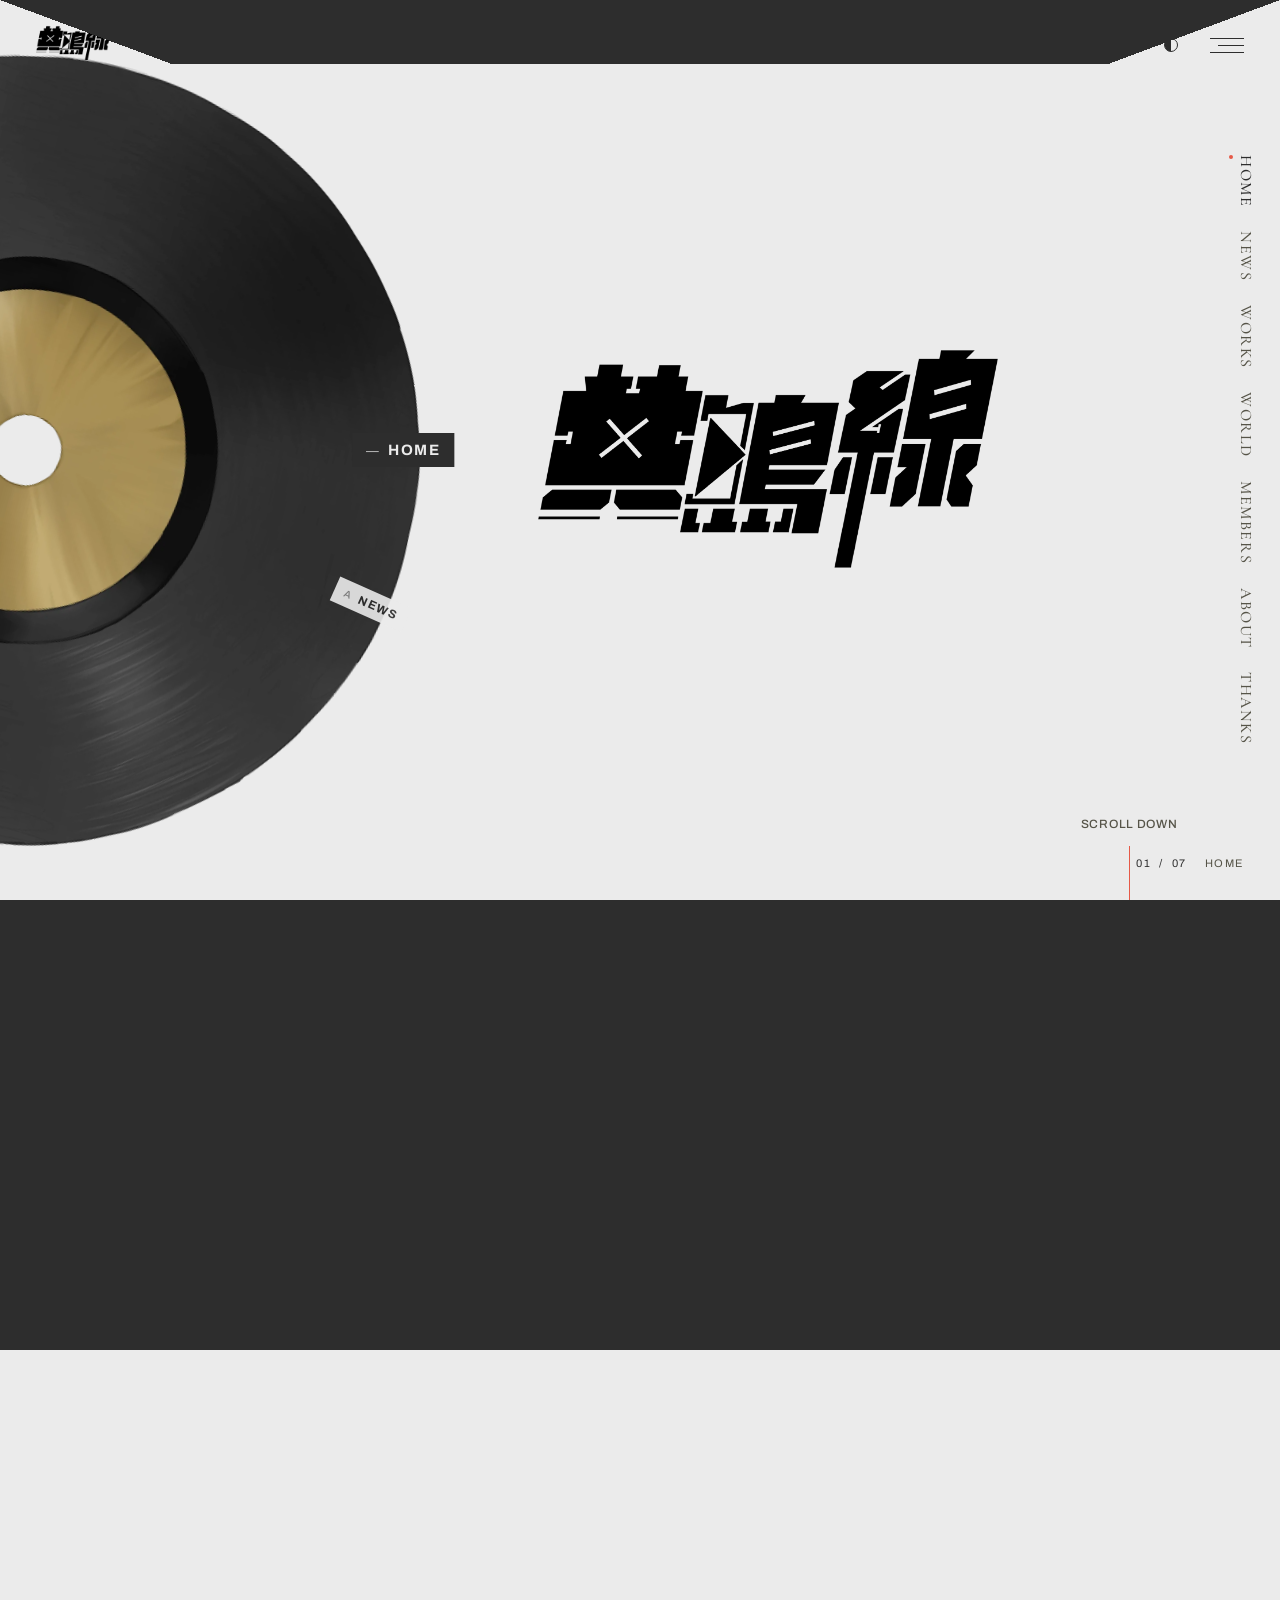
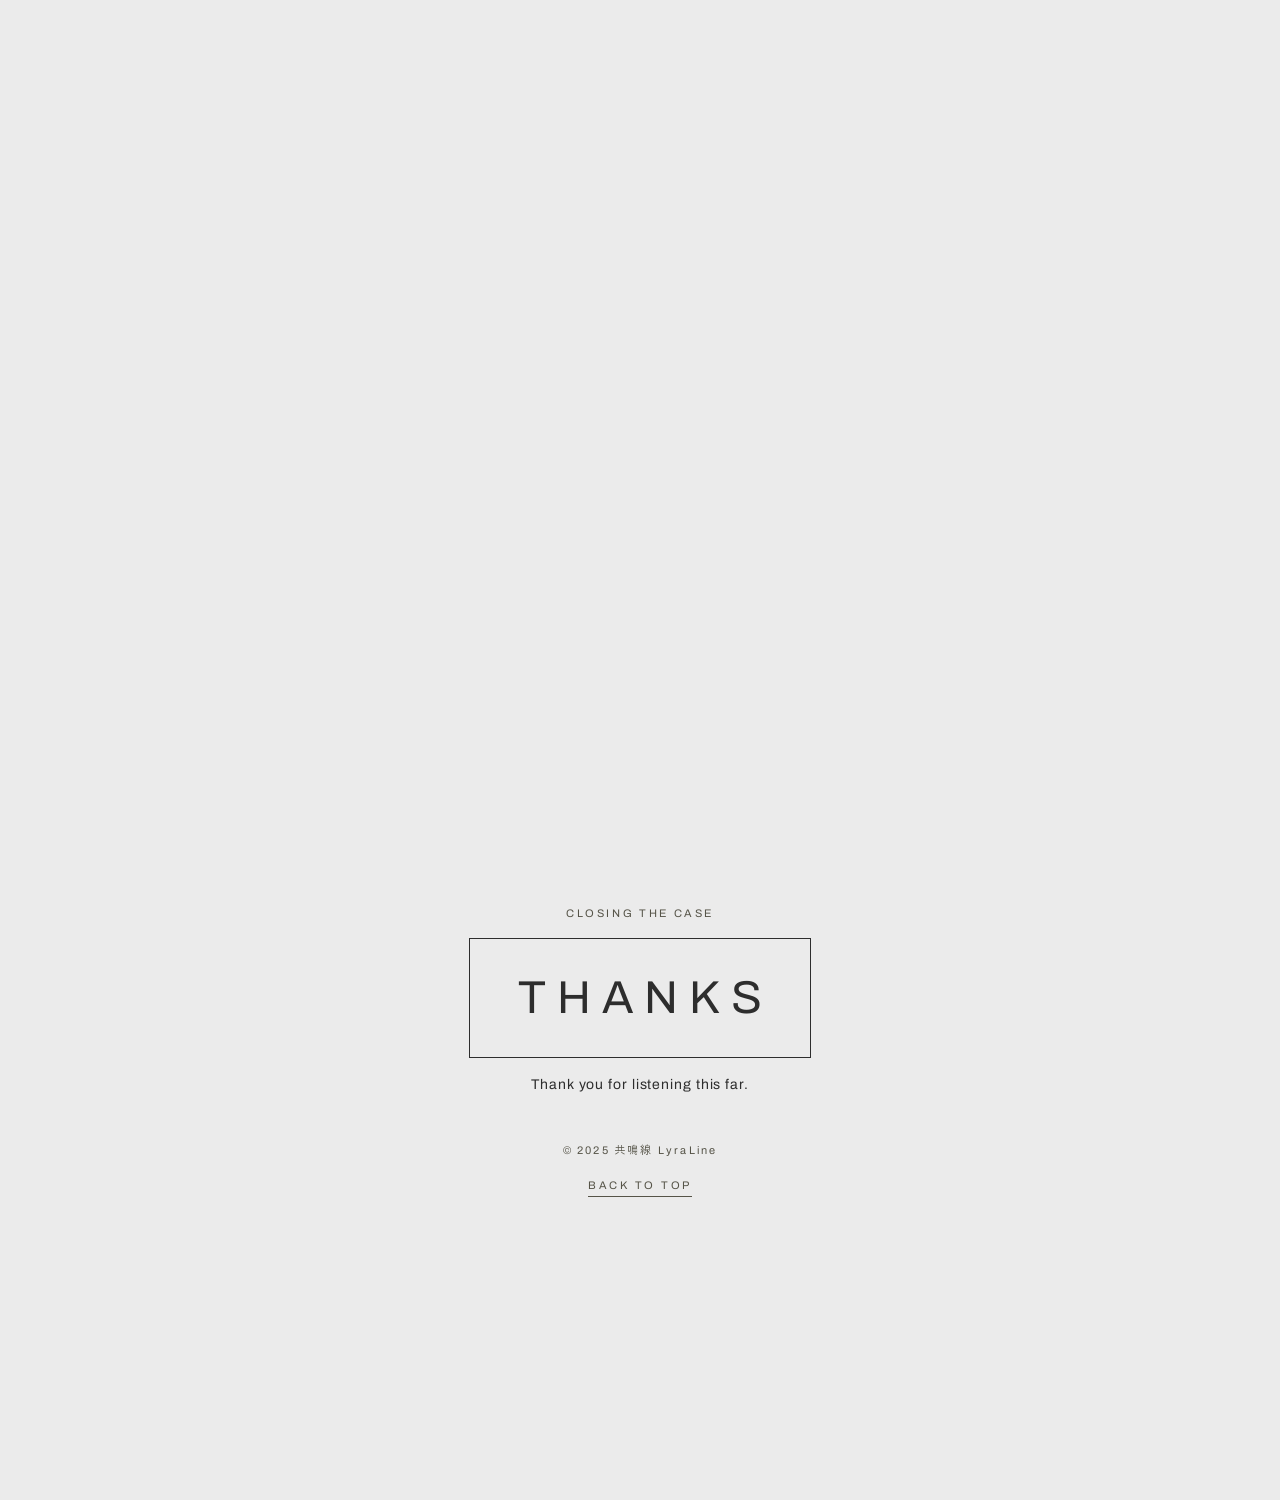
==== commit 20f3d296: "更新了音乐播放器还有各个具体跳转界面" ====
--- a/index.html
+++ b/index.html
@@ -84,31 +84,9 @@
         <li data-i18n="news.sub1"></li>
         <li data-i18n="news.sub2"></li>
       </ol>
-      <div class="card-list">
-        <article class="card row">
-          <time class="card-date">2025.xx.xx</time>
-          <div>
-            <h3 data-i18n="news.item1.title"></h3>
-            <span class="tag on" data-i18n="news.tag.notice"></span>
-          </div>
-        </article>
-        <article class="card row">
-          <time class="card-date">2025.xx.xx</time>
-          <div>
-            <h3 data-i18n="news.item2.title"></h3>
-            <span class="tag" data-i18n="news.tag.notice"></span>
-          </div>
-        </article>
-        <article class="card row">
-          <time class="card-date">2025.xx.xx</time>
-          <div>
-            <h3 data-i18n="news.item3.title"></h3>
-            <span class="tag" data-i18n="news.tag.event"></span>
-            <p class="muted" data-i18n="news.item3.desc"></p>
-          </div>
-        </article>
-      </div>
-      <a class="btn-more" href="#news"><span data-i18n="news.more"></span><i class="chev" aria-hidden="true"></i></a>
+      <!-- 最新 3 条，内容在 js/data.js -->
+      <div class="card-list" id="homeNews"></div>
+      <a class="btn-more" href="news.html"><span data-i18n="news.more"></span><i class="chev" aria-hidden="true"></i></a>
     </div>
   </section>
 
@@ -126,24 +104,10 @@
       </ol>
       <p class="lead" data-i18n="works.lead"></p>
       <div class="works-grid">
-        <div class="ph" data-i18n="works.video"></div>
-        <div class="card-list">
-          <article class="card track">
-            <div class="track-cover"><img src="docs/img/First%20Song%20Cover.JPG" alt=""></div>
-            <div class="track-meta"><h3 data-i18n="works.item1.title"></h3><span data-i18n="works.item1.meta"></span></div>
-            <span class="tag on" data-i18n="works.status.released"></span>
-          </article>
-          <article class="card track">
-            <div class="track-cover"></div>
-            <div class="track-meta"><h3 data-i18n="works.next"></h3><span data-i18n="works.nextDesc"></span></div>
-            <span class="tag" data-i18n="works.status.wip"></span>
-          </article>
-          <article class="card track">
-            <div class="track-cover"></div>
-            <div class="track-meta"><h3 data-i18n="works.album"></h3><span data-i18n="works.albumDesc"></span></div>
-          </article>
-        </div>
-      </div>
+        <!-- 最新 3 个作品，内容在 js/data.js -->
+        <div class="card-list" id="homeWorks"></div>
+      </div>
+      <a class="btn-more" href="works.html"><span data-i18n="works.more"></span><i class="chev" aria-hidden="true"></i></a>
     </div>
   </section>
 
@@ -189,17 +153,11 @@
         <li data-i18n="members.sub2"></li>
         <li data-i18n="members.sub3"></li>
       </ol>
-      <p class="lead" data-i18n="members.lead"></p>
-      <p class="muted" data-i18n="members.hint" style="margin: 6px 0 18px"></p>
-      <div class="member-grid">
-        <div class="card member"><div class="avatar" style="--c: var(--c-red)"></div><h3>Member A</h3><p data-i18n="members.role.compose"></p></div>
-        <div class="card member"><div class="avatar" style="--c: var(--c-olive)"></div><h3>Member B</h3><p data-i18n="members.role.lyrics"></p></div>
-        <div class="card member"><div class="avatar" style="--c: var(--c-teal)"></div><h3>Member C</h3><p data-i18n="members.role.illust"></p></div>
-        <div class="card member"><div class="avatar" style="--c: var(--c-lavender)"></div><h3>Member D</h3><p data-i18n="members.role.video"></p></div>
-        <div class="card member"><div class="avatar" style="--c: var(--c-text)"></div><h3>Member E</h3><p data-i18n="members.role.plan"></p></div>
-        <div class="card member"><div class="avatar" style="--c: var(--c-black)"></div><h3>Member F</h3><p data-i18n="members.role.mix"></p></div>
-      </div>
+      <p class="lead" data-i18n="members.lead" style="margin-bottom: 18px"></p>
+      <!-- 成员内容在 js/data.js -->
+      <div class="member-grid" id="homeMembers"></div>
       <p class="muted" data-i18n="members.note" style="margin-top: 18px"></p>
+      <a class="btn-more" href="members.html"><span data-i18n="members.more"></span><i class="chev" aria-hidden="true"></i></a>
     </div>
   </section>
 
@@ -249,6 +207,8 @@
 <!-- GSAP：翻页缓动 / 回弹 / 视差 / hover 微动。加载失败时 main.js 会退回纯 JS 缓动 -->
 <script src="https://cdnjs.cloudflare.com/ajax/libs/gsap/3.13.0/gsap.min.js"></script>
 <script src="js/i18n.js"></script>
+<script src="js/data.js"></script>
+<script src="js/render.js"></script>
 <script src="js/main.js"></script>
 </body>
 </html>
--- a/css/style.css
+++ b/css/style.css
@@ -657,8 +657,222 @@
   .pillar.r { right: 10%; }
 }
 
+/* =====================================================================
+   首页列表条目改成链接（内容由 js/render.js 按 js/data.js 渲染）
+   ===================================================================== */
+.card-link { text-decoration: none; }
+.card-link h3 { transition: color .2s; }
+.card-link:hover h3 { color: var(--accent); }
+a.member { display: block; text-decoration: none; }
+.member p em, .profile-roles em { font-style: normal; margin: 0 .4em; opacity: .5; }
+.avatar.has-img { background: var(--bg-2); overflow: hidden; }
+.avatar.has-img::after { display: none; }
+.avatar.has-img img { width: 100%; height: 100%; object-fit: cover; }
+#homeWorks + .btn-more, .works-grid + .btn-more { margin-top: 18px; }
+
+/* =====================================================================
+   子页面（news.html / works.html / members.html）：普通滚动
+   桌面：左列固定板块标题（占首页唱片的位置），右列内容；手机：上下排
+   ===================================================================== */
+html.is-sub { overflow: auto; overflow-x: hidden; touch-action: auto; scroll-behavior: smooth; }
+html.is-sub.is-locked { overflow: hidden; }
+html.is-sub .site-logo { position: absolute; }                 /* 子页：logo 跟着页面滚走，不压在内容上 */
+html.is-sub .corner-right { background: var(--bg); padding: 4px 0 4px 16px; transition: background-color .4s; }   /* 滚动时控件不压在内容上 */
+.sub {
+  display: grid; grid-template-columns: minmax(280px, 34vw) minmax(0, 1fr);
+  gap: 0 6vw; padding: 0 var(--content-right) 0 36px;
+  min-height: 100vh; min-height: 100dvh;
+}
+.sub-side {
+  position: sticky; top: 0; align-self: start;
+  height: 100vh; height: 100dvh;
+  display: flex; flex-direction: column; justify-content: center; gap: 22px;
+  padding: 120px 0 60px;
+  opacity: 0; transform: translateY(-12px); transition: opacity .7s var(--ease-out), transform .7s var(--ease-out);
+}
+.sub-side.is-in { opacity: 1; transform: none; }
+.sub-side .page-head { margin: 0; }
+.sub-lead { max-width: 22em; }
+.sub-note { font-size: 13px; }
+.sub-back {
+  display: inline-flex; align-items: center; gap: 10px; align-self: flex-start;
+  font-size: 12px; letter-spacing: .12em; color: var(--muted); text-decoration: none;
+  transition: color .2s;
+}
+.sub-back .chev { transform: scaleX(-1); }
+.sub-back:hover { color: var(--ink); }
+.sub-back:hover .chev { transform: scaleX(-1) translateX(4px); }
+
+/* 筛选 / 分组：竖排一列，左边一条细线，当前项红点 + 墨色 */
+.sub-filter { display: flex; flex-direction: column; align-items: flex-start; border-left: 1px solid var(--line); }
+.sub-filter > * {
+  position: relative; display: flex; align-items: baseline; gap: 14px;
+  padding: 6px 0 6px 18px; border: 0; background: none; cursor: pointer; text-decoration: none;
+  color: var(--muted); transition: color .2s, padding-left .3s var(--ease-out);
+}
+.sub-filter > * span:first-child { font-family: var(--font-latin); font-size: 13px; font-weight: 600; letter-spacing: .12em; }
+.sub-filter > * span:last-child { font-size: 12px; }
+.sub-filter > *::before {
+  content: ''; position: absolute; left: -1px; top: 8px; bottom: 8px; width: 2px;
+  background: var(--accent); transform: scaleY(0); transition: transform .3s var(--ease-out);
+}
+.sub-filter > *:hover { color: var(--ink); padding-left: 22px; }
+.sub-filter > .is-on { color: var(--ink); }
+.sub-filter > .is-on::before { transform: none; }
+body.is-detail .sub-filter { display: none; }
+
+.sub-main { padding: 140px 0 100px; min-width: 0; }
+.empty { padding: 40px 0; }
+
+/* 淡入（js/sub.js 给条目加 .fx，进入视口加 .is-in） */
+.fx { opacity: 0; transform: translateY(14px); transition: opacity .7s var(--ease-out), transform .7s var(--ease-out); }
+.fx.is-in { opacity: 1; transform: none; }
+
+/* ---------- 新闻一览：日期 | 标签 | 标题 | > ---------- */
+.news-list { margin-top: 0; }
+.news-row {
+  display: grid; grid-template-columns: 7.5em 6.5em minmax(0, 1fr) auto; align-items: baseline; gap: 0 20px;
+  padding: 26px 0; transition: padding-left .3s var(--ease-out);
+}
+.news-row:hover { padding-left: 8px; }
+.news-row .card-date { color: var(--muted); }
+.news-row h3 { margin: 0; font-size: 16px; }
+.news-row .chev { align-self: center; color: var(--muted); }
+
+/* ---------- 作品一览：两列卡片 ---------- */
+.work-grid { display: grid; grid-template-columns: repeat(2, minmax(0, 1fr)); gap: 48px 32px; }
+.work-card { display: block; text-decoration: none; }
+.work-cover {
+  aspect-ratio: 16 / 9; overflow: hidden; border: 1px solid var(--line);
+  background: repeating-linear-gradient(-45deg, var(--bg-2) 0 1px, transparent 1px 12px);
+}
+.work-cover img { width: 100%; height: 100%; object-fit: cover; transition: transform .8s var(--ease-out), filter .4s; }
+.work-card:hover .work-cover img { transform: scale(1.04); }
+.work-info { padding-top: 14px; }
+.work-no { display: flex; justify-content: space-between; font-family: var(--font-latin); font-size: 12px; letter-spacing: .12em; color: var(--muted); }
+.work-no span:first-child { color: var(--ink); }
+.work-title { font-size: 20px; font-weight: 700; letter-spacing: .06em; margin: 6px 0 8px; transition: color .2s; }
+.work-card:hover .work-title { color: var(--accent); }
+.work-kicker { display: flex; align-items: center; gap: 12px; font-family: var(--font-latin); font-size: 12px; letter-spacing: .08em; }
+.work-info p.muted { font-size: 13px; margin-top: 10px; line-height: 1.9; }
+
+/* ---------- 详情（新闻 / 作品共用） ---------- */
+.article { max-width: 760px; }
+.article-meta { display: flex; align-items: center; gap: 16px; margin-bottom: 14px; }
+.article-meta .card-date { color: var(--muted); }
+.article-title { font-size: clamp(22px, 2.2vw, 32px); font-weight: 700; letter-spacing: .06em; line-height: 1.5; margin: 4px 0 18px; }
+.work-detail .article-title { margin-left: -.5em; }               /* 「」的左半个字宽，视觉上对齐 */
+.work-no-big { font-family: var(--font-latin); font-weight: 300; font-size: 40px; line-height: 1; letter-spacing: .02em; }
+.article .lead { margin-bottom: 28px; }
+.article-img { margin: 8px 0 32px; border: 1px solid var(--line); }
+.article-img img { width: 100%; height: auto; }
+.prose { font-size: 15px; line-height: 2.1; letter-spacing: .08em; }
+.prose p + p { margin-top: 1.2em; }
+.prose a { color: var(--accent); }
+.article .btn-more { margin-top: 36px; }
+
+.player { position: relative; aspect-ratio: 16 / 9; background: #000; margin: 8px 0 12px; }
+.player iframe { position: absolute; inset: 0; width: 100%; height: 100%; border: 0; }
+.player.ph { max-height: none; background-color: var(--bg-2); background-size: cover; background-position: center; }
+.player.ph span { padding: 6px 12px; background: var(--bg); }
+.player-src { display: flex; gap: 18px; margin-bottom: 20px; }
+.player-src button {
+  border: 0; background: none; padding: 4px 0; cursor: pointer; color: var(--muted);
+  font-family: var(--font-latin); font-size: 12px; letter-spacing: .1em; border-bottom: 1px solid transparent;
+}
+.player-src button.is-on { color: var(--ink); border-color: currentColor; }
+
+.block { margin-top: 48px; }
+.block-title {
+  display: flex; align-items: baseline; gap: 14px;
+  padding-bottom: 12px; margin-bottom: 4px; border-bottom: 1px solid var(--ink);
+  font-size: 13px; font-weight: 500; color: var(--muted);
+}
+.block-title span:first-child { font-family: var(--font-display); font-size: 28px; font-weight: 500; line-height: 1; color: var(--ink); letter-spacing: .02em; }
+.block-title b { margin-left: auto; font-family: var(--font-latin); font-weight: 400; font-size: 12px; letter-spacing: .12em; }
+.credits { display: grid; grid-template-columns: repeat(2, minmax(0, 1fr)); column-gap: 32px; }
+.credits div { display: flex; justify-content: space-between; gap: 16px; padding: 12px 0; border-bottom: 1px solid var(--line); font-size: 14px; }
+.credits dt { color: var(--muted); }
+.credits dd { font-family: var(--font-latin); font-weight: 500; text-align: right; }
+.tracks { list-style: none; counter-reset: tr; }
+.tracks li { display: flex; gap: 18px; padding: 12px 0; border-bottom: 1px solid var(--line); font-size: 14px; }
+.tracks li::before { counter-increment: tr; content: counter(tr, decimal-leading-zero); font-family: var(--font-latin); font-size: 12px; color: var(--muted); }
+.tracks li span:first-child { flex: 1; }
+.tracks li span:last-child { font-family: var(--font-latin); color: var(--muted); }
+.note summary { cursor: pointer; list-style: none; }
+.note summary::-webkit-details-marker { display: none; }
+.note summary .chev { margin-left: auto; transform: rotate(90deg); transition: transform .3s var(--ease-out); }
+.note[open] summary .chev { transform: rotate(-90deg); }
+.note .prose { padding-top: 16px; }
+
+/* 上一篇 / 一览 / 下一篇 */
+.pager {
+  display: grid; grid-template-columns: 1fr auto 1fr; align-items: center; gap: 20px;
+  max-width: 760px; margin-top: 72px; padding-top: 22px; border-top: 1px solid var(--line);
+}
+.pager a { text-decoration: none; transition: color .2s; }
+.pager a:hover { color: var(--accent); }
+.pager-prev, .pager-next { display: flex; flex-direction: column; gap: 4px; font-size: 14px; font-weight: 700; min-width: 0; }
+.pager-next { text-align: right; }
+.pager-list {
+  display: flex; align-items: center; height: 44px; padding: 0 22px; border: 1px solid var(--ink);
+  font-size: 13px; font-weight: 700; transition: background-color .3s, color .3s !important;
+}
+.pager .pager-list:hover { background: var(--ink); color: var(--bg); }
+
+/* ---------- 成员 ---------- */
+.member-group:first-child { margin-top: 0; }
+.profile-list { display: grid; grid-template-columns: repeat(2, minmax(0, 1fr)); column-gap: 32px; }
+.profile {
+  display: grid; grid-template-columns: 84px minmax(0, 1fr); gap: 20px; align-items: start;
+  padding: 26px 0; border-bottom: 1px solid var(--line);
+  scroll-margin-top: 30vh;
+}
+.profile .avatar { width: 84px; height: 84px; margin: 0; }
+.profile-name { font-family: var(--font-latin); font-size: 18px; font-weight: 600; letter-spacing: .06em; line-height: 1.4; }
+.profile-roles { font-size: 12px; color: var(--muted); margin-top: 2px; }
+.profile-bio { font-size: 13px; line-height: 2; margin-top: 10px; }
+.profile-works { font-size: 12px; color: var(--muted); margin-top: 6px; }
+.profile.is-target .profile-name { color: var(--accent); }
+.platforms.small { margin: 12px 0 0; gap: 8px; }
+.platforms.small a { height: 32px; padding: 0 12px; font-size: 12px; }
+
+/* ---------- 子页页脚 ---------- */
+.sub-foot {
+  display: flex; flex-direction: column; align-items: center; gap: 12px; text-align: center;
+  padding: 80px 24px 60px; border-top: 1px solid var(--line); font-size: 13px; color: var(--muted);
+}
+.sub-foot-logo img { height: 40px; width: auto; }
+html:not([data-theme="dark"]) .sub-foot-logo img { filter: invert(1); }
+.sub-foot .footer-copy { margin-top: 8px; }
+
+@media (max-width: 1100px) {
+  .work-grid, .profile-list, .credits { grid-template-columns: minmax(0, 1fr); }
+}
+@media (max-width: 768px) {
+  .sub { display: block; padding: 0 20px; }
+  .sub-side { position: static; height: auto; padding: 96px 0 8px; gap: 18px; }
+  .sub-filter { flex-direction: row; flex-wrap: wrap; border-left: 0; border-bottom: 1px solid var(--line); gap: 0 18px; }
+  .sub-filter > * { padding: 10px 0; flex-direction: column; gap: 0; line-height: 1.5; }
+  .sub-filter > *:hover { padding-left: 0; }
+  .sub-filter > *::before { left: 0; right: 0; top: auto; bottom: -1px; width: auto; height: 2px; transform: scaleX(0); }
+  .sub-filter > .is-on::before { transform: none; }
+  .sub-main { padding: 32px 0 72px; }
+  .news-row { grid-template-columns: auto minmax(0, 1fr) auto; grid-template-areas: "d t c" "h h c"; gap: 6px 14px; padding: 20px 0; }
+  .news-row .card-date { grid-area: d; font-size: 13px; }
+  .news-row .news-tag { grid-area: t; }
+  .news-row .news-title { grid-area: h; }
+  .news-row .chev { grid-area: c; }
+  .news-row h3 { font-size: 15px; }
+  .work-grid { gap: 36px; }
+  .profile { grid-template-columns: 64px minmax(0, 1fr); gap: 16px; }
+  .profile .avatar { width: 64px; height: 64px; }
+  .pager { grid-template-columns: 1fr 1fr; }
+  .pager-list { grid-column: 1 / -1; grid-row: 2; justify-content: center; }
+}
+
 /* 减少动态效果偏好 */
 @media (prefers-reduced-motion: reduce) {
-  .disc, .disc.is-active, .intro-lid, .intro-base, .pillar { transition-duration: .01s !important; }
+  .disc, .disc.is-active, .intro-lid, .intro-base, .pillar, .fx, .sub-side { transition-duration: .01s !important; }
   .scroll-arrow::after, .intro-tip { animation: none; }
 }
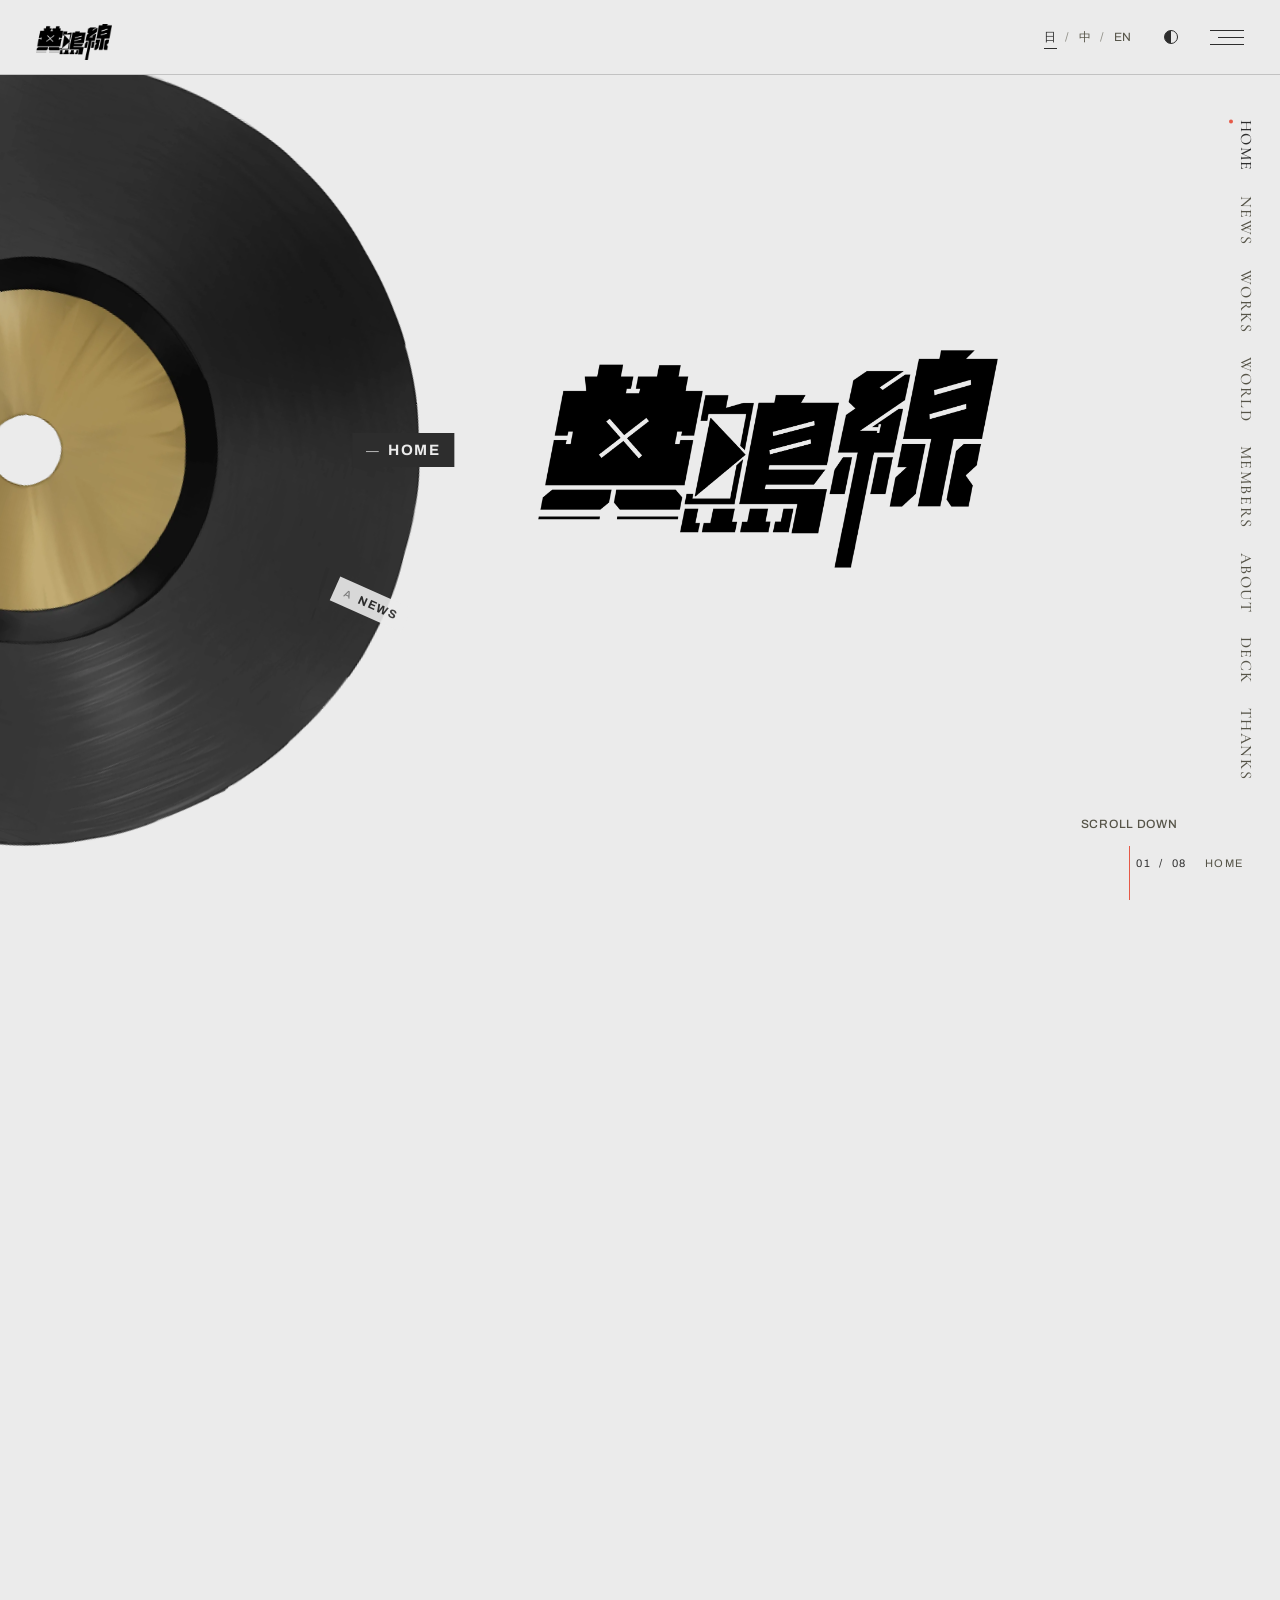
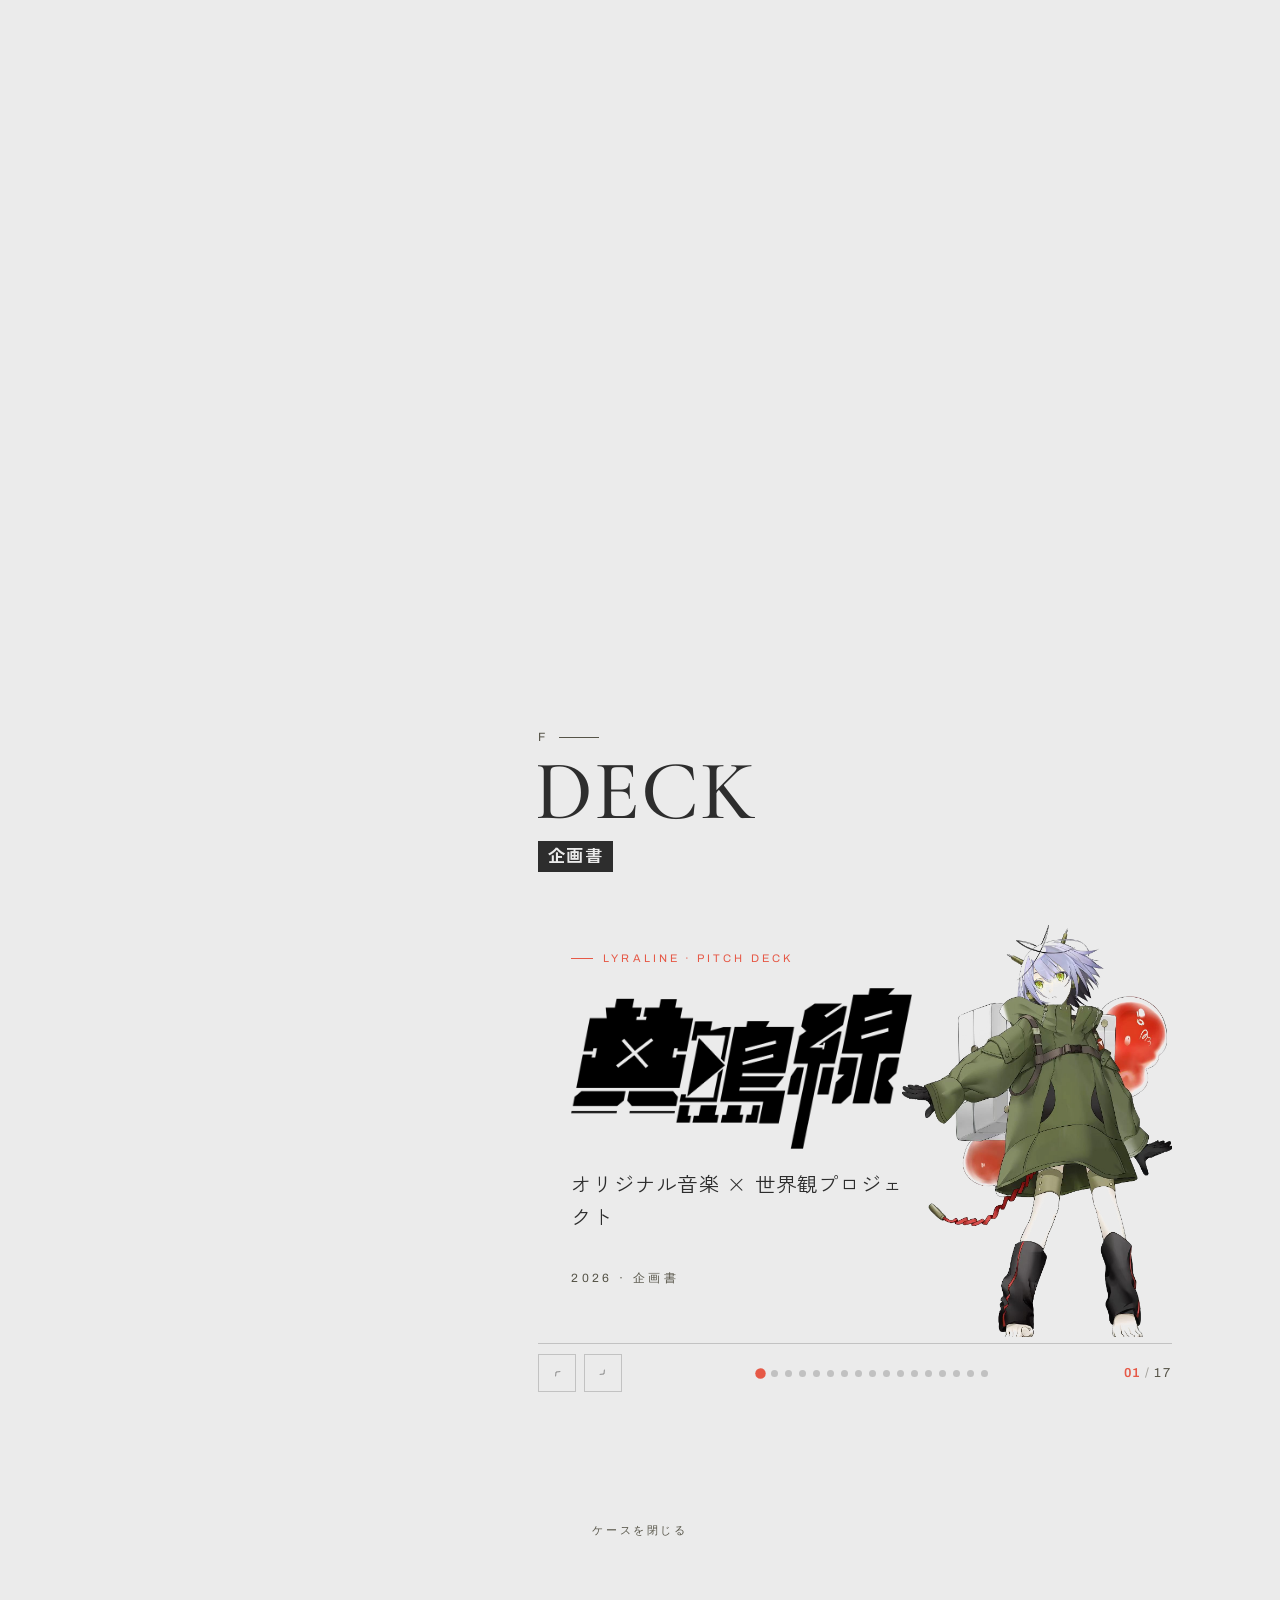
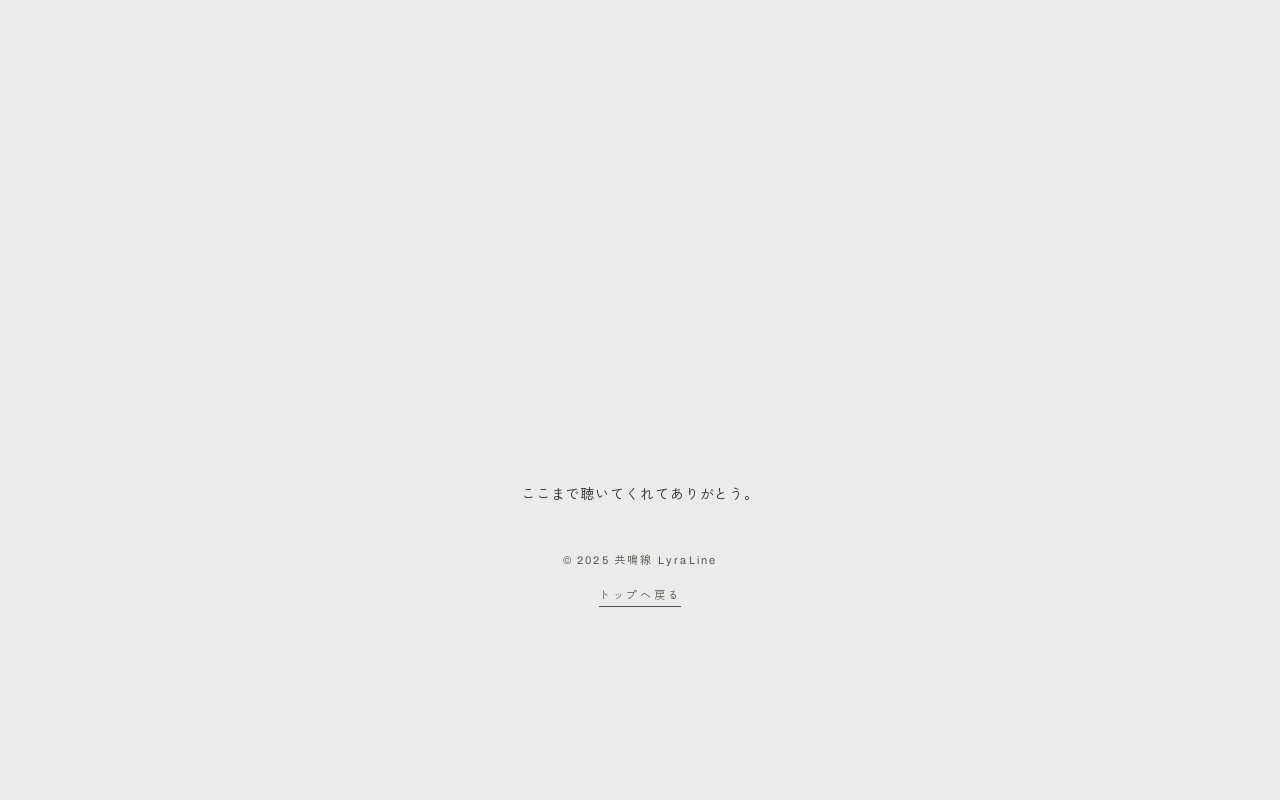
==== commit fa8890a9: "Sync LyraLine site to dev" ====
--- a/index.html
+++ b/index.html
@@ -1,214 +1,287 @@
-<!DOCTYPE html>
-<html lang="zh-CN" data-theme="light">
-<head>
-<meta charset="UTF-8">
-<meta name="viewport" content="width=device-width, initial-scale=1.0, viewport-fit=cover">
-<title>共鳴線 LyraLine</title>
-<meta name="description" content="共鳴線 LyraLine — 以原创音乐为核心的多媒体企划">
-<link rel="preconnect" href="https://fonts.googleapis.com">
-<link rel="preconnect" href="https://fonts.gstatic.com" crossorigin>
-<!-- 字体：参考 KAMITSUBAKI STUDIO（acumin-pro + 秀英角ゴシック，均为 Adobe Fonts 付费字体）→ 免费替代 Archivo + Zen Kaku Gothic New；简体中文用 Noto Sans SC -->
-<link href="https://fonts.googleapis.com/css2?family=Cormorant+Garamond:wght@500;600&family=Archivo:wght@300;400;500;600;800&family=Zen+Kaku+Gothic+New:wght@400;500;700&family=Noto+Sans+SC:wght@400;500;700&display=swap" rel="stylesheet">
-<link rel="stylesheet" href="css/style.css">
-</head>
-<body>
-
-<!-- ===== 入场动画：打开 WP-7 的手提箱（占位版，之后换成真正的箱子动画） ===== -->
-<div class="intro" id="intro" aria-hidden="true">
-  <div class="intro-lid"></div>
-  <div class="intro-base"></div>
-  <div class="intro-mark">
-    <div class="intro-x"></div>
-    <img class="intro-logo" src="assets/img/logo.webp" alt="共鳴線 LyraLine">
-    <div class="intro-tip" data-i18n="ui.intro.tip"></div>
-  </div>
-</div>
-
-<!-- ===== 左上角 logo：白色字标 + mix-blend-mode: difference，压在深色唱片上是白、压在浅底上是黑 ===== -->
-<a class="site-logo" href="#home"><img src="assets/img/logo.webp" alt="共鳴線 LyraLine"></a>
-
-<!-- ===== 右上角：语言切换 / 底色切换 / 菜单 ===== -->
-<header class="corner">
-  <div class="corner-right">
-    <div class="lang-switch" role="group" data-i18n-attr="aria-label:ui.lang">
-      <button type="button" data-lang="zh" lang="zh-CN">中</button>
-      <button type="button" data-lang="en" lang="en">EN</button>
-      <button type="button" data-lang="ja" lang="ja">日</button>
-    </div>
-    <button type="button" class="icon-btn theme-btn" id="themeBtn" data-i18n-attr="aria-label:ui.theme;title:ui.theme"><span class="theme-dot"></span></button>
-    <button type="button" class="icon-btn menu-btn" id="menuBtn" aria-controls="menu" aria-expanded="false" data-i18n-attr="aria-label:ui.menu;title:ui.menu"><span></span><span></span><span></span></button>
-  </div>
-</header>
-
-<!-- 右侧页码圆点（由 main.js 按板块生成） -->
-<nav class="dots" id="dots" aria-label="Pages"></nav>
-
-<!-- 当前位置指示（右下角） -->
-<div class="now" id="now" aria-hidden="true"><span class="now-letter">01 / 07</span><span class="now-title">HOME</span></div>
-
-<!-- ===== 菜单：快速回归首页目录（列表由 main.js 按 NAV 生成） ===== -->
-<nav class="menu" id="menu" aria-hidden="true">
-  <div class="menu-inner">
-    <div class="menu-head"><span class="kicker">Index</span><span data-i18n="home.dirTitle"></span></div>
-    <ol class="dir-list" id="menuList"></ol>
-    <div class="menu-foot" data-i18n="site.tagline"></div>
-  </div>
-</nav>
-
-<!-- ===== 左：唱片舞台（唱片由 main.js 按 DISCS 配置注入） ===== -->
-<div class="disc-stage" id="discStage" aria-hidden="true"></div>
-
-<!-- ===== 右：内容列。每个 .page 占满一屏；内容超出一屏时在 .page-inner 里滚 =====
-     #stage 包住 main + footer，翻到头时的回弹、鼠标悬停视差都作用在它上面 -->
-<div class="stage" id="stage">
-<main class="content">
-
-  <!-- 首页：KV（logo） -->
-  <section class="page page-home" id="home" data-disc="home">
-    <!-- 首页只放 logo（目录由右侧竖排导航 / 转盘 / 菜单承担） -->
-    <div class="page-inner">
-      <h1 class="home-title"><img class="home-logo" src="assets/img/logo.webp" alt="共鳴線 LyraLine"></h1>
-    </div>
-    <div class="scroll-cue"><span>SCROLL DOWN</span><span class="scroll-arrow"></span></div>
-  </section>
-
-  <!-- A 新闻：① 最新公告 ② 活动情报 -->
-  <section class="page" id="news" data-disc="news">
-    <div class="page-inner">
-      <div class="page-head">
-        <span class="page-letter">A</span>
-        <h2 class="page-title">NEWS</h2>
-        <span class="page-local" data-i18n="nav.news"></span>
-      </div>
-      <ol class="subnav">
-        <li data-i18n="news.sub1"></li>
-        <li data-i18n="news.sub2"></li>
-      </ol>
-      <!-- 最新 3 条，内容在 js/data.js -->
-      <div class="card-list" id="homeNews"></div>
-      <a class="btn-more" href="news.html"><span data-i18n="news.more"></span><i class="chev" aria-hidden="true"></i></a>
-    </div>
-  </section>
-
-  <!-- B 作品：① 音乐 MV ② 专辑 -->
-  <section class="page" id="works" data-disc="works">
-    <div class="page-inner">
-      <div class="page-head">
-        <span class="page-letter">B</span>
-        <h2 class="page-title">WORKS</h2>
-        <span class="page-local" data-i18n="nav.works"></span>
-      </div>
-      <ol class="subnav">
-        <li data-i18n="works.sub1"></li>
-        <li data-i18n="works.sub2"></li>
-      </ol>
-      <p class="lead" data-i18n="works.lead"></p>
-      <div class="works-grid">
-        <!-- 最新 3 个作品，内容在 js/data.js -->
-        <div class="card-list" id="homeWorks"></div>
-      </div>
-      <a class="btn-more" href="works.html"><span data-i18n="works.more"></span><i class="chev" aria-hidden="true"></i></a>
-    </div>
-  </section>
-
-  <!-- C 世界介绍：① 世界观简述 ② 故事背景 ③ 角色立绘 & 设定 -->
-  <section class="page" id="world" data-disc="world">
-    <div class="page-inner">
-      <div class="page-head">
-        <span class="page-letter">C</span>
-        <h2 class="page-title">WORLD</h2>
-        <span class="page-local" data-i18n="nav.world"></span>
-      </div>
-      <ol class="subnav">
-        <li data-i18n="world.sub1"></li>
-        <li data-i18n="world.sub2"></li>
-        <li data-i18n="world.sub3"></li>
-      </ol>
-      <div class="world-grid">
-        <div class="world-text">
-          <p class="lead" data-i18n="world.lead"></p>
-          <p class="muted" data-i18n="world.p1"></p>
-          <p class="muted" data-i18n="world.p2"></p>
-        </div>
-        <div class="char-card">
-          <img src="docs/img/WP7FullBodyTransparentBG.png" alt="WP-7">
-          <div class="char-name">WP-7</div>
-          <div class="char-role" data-i18n="world.char.role"></div>
-          <p class="char-desc" data-i18n="world.char.desc"></p>
-        </div>
-      </div>
-    </div>
-  </section>
-
-  <!-- D 成员构成：① 音乐 ② 作词 ③ 美术 -->
-  <section class="page" id="members" data-disc="members">
-    <div class="page-inner">
-      <div class="page-head">
-        <span class="page-letter">D</span>
-        <h2 class="page-title">MEMBERS</h2>
-        <span class="page-local" data-i18n="nav.members"></span>
-      </div>
-      <ol class="subnav">
-        <li data-i18n="members.sub1"></li>
-        <li data-i18n="members.sub2"></li>
-        <li data-i18n="members.sub3"></li>
-      </ol>
-      <p class="lead" data-i18n="members.lead" style="margin-bottom: 18px"></p>
-      <!-- 成员内容在 js/data.js -->
-      <div class="member-grid" id="homeMembers"></div>
-      <p class="muted" data-i18n="members.note" style="margin-top: 18px"></p>
-      <a class="btn-more" href="members.html"><span data-i18n="members.more"></span><i class="chev" aria-hidden="true"></i></a>
-    </div>
-  </section>
-
-  <!-- E 关于我们：① 各平台账号 ② 联系方式 -->
-  <section class="page" id="about" data-disc="about">
-    <div class="page-inner">
-      <div class="page-head">
-        <span class="page-letter">E</span>
-        <h2 class="page-title">ABOUT</h2>
-        <span class="page-local" data-i18n="nav.about"></span>
-      </div>
-      <ol class="subnav">
-        <li data-i18n="about.sub1"></li>
-        <li data-i18n="about.sub2"></li>
-      </ol>
-      <p class="lead" data-i18n="about.lead"></p>
-      <div class="platforms">
-        <a href="https://www.bilibili.com/" target="_blank" rel="noopener">Bilibili<i class="arrow" aria-hidden="true"></i></a>
-        <a href="https://www.youtube.com/" target="_blank" rel="noopener">YouTube<i class="arrow" aria-hidden="true"></i></a>
-        <a href="https://x.com/" target="_blank" rel="noopener">X / Twitter<i class="arrow" aria-hidden="true"></i></a>
-      </div>
-      <!-- 联系方式：黑色通栏（参考 TNK 的表单条） -->
-      <p class="muted contact-note" data-i18n="about.contact"></p>
-      <a class="contact" href="mailto:contact@example.com">
-        <span class="contact-label" data-i18n="about.contactTitle"></span>
-        <span class="contact-mail">contact@example.com</span>
-        <i class="chev" aria-hidden="true"></i>
-      </a>
-      <p class="muted contact-note" data-i18n="about.emailNote"></p>
-    </div>
-  </section>
-
-</main>
-
-<!-- ===== 尾页：合上手提箱（唱片退场，两根立柱从上下合入） ===== -->
-<footer class="footer" id="thanks" data-disc="none" data-title="THANKS">
-  <div class="pillar l" aria-hidden="true"></div>
-  <div class="pillar r" aria-hidden="true"></div>
-  <span class="kicker" data-i18n="footer.close"></span>
-  <div class="thanks">THANKS</div>
-  <p class="footer-line" data-i18n="footer.line"></p>
-  <p class="footer-copy" data-i18n="footer.copy"></p>
-  <a class="footer-top" href="#home" data-i18n="footer.top"></a>
-</footer>
-</div>
-
-<!-- GSAP：翻页缓动 / 回弹 / 视差 / hover 微动。加载失败时 main.js 会退回纯 JS 缓动 -->
-<script src="https://cdnjs.cloudflare.com/ajax/libs/gsap/3.13.0/gsap.min.js"></script>
-<script src="js/i18n.js"></script>
-<script src="js/data.js"></script>
-<script src="js/render.js"></script>
-<script src="js/main.js"></script>
-</body>
-</html>
+<!DOCTYPE html>
+<html lang="ja" data-theme="light" data-case-mode="v3">
+
+<!-- Mirrored from https://wavepicker.com/ by HTTrack Website Copier/3.x [XR&CO], Wed, 18 Nov 2026 15:15:46 GMT -->
+<!-- Added by HTTrack --><meta http-equiv="content-type" content="text/html;charset=utf-8" /><!-- /Added by HTTrack -->
+<head>
+<meta charset="UTF-8">
+<meta name="viewport" content="width=device-width, initial-scale=1.0, viewport-fit=cover">
+<title>共鳴線 LyraLine</title>
+<meta name="description" content="共鳴線 LyraLine — 以原创音乐为核心的多媒体企划">
+<link rel="preconnect" href="https://fonts.googleapis.com/">
+<link rel="preconnect" href="https://fonts.gstatic.com/" crossorigin>
+<!-- 字体：参考 KAMITSUBAKI STUDIO（acumin-pro + 秀英角ゴシック，均为 Adobe Fonts 付费字体）→ 免费替代 Archivo + Zen Kaku Gothic New；简体中文用 Noto Sans SC -->
+<link href="https://fonts.googleapis.com/css2?family=Cormorant+Garamond:wght@500;600&amp;family=Archivo:wght@300;400;500;600;800&amp;family=Zen+Kaku+Gothic+New:wght@400;500;700&amp;family=Noto+Sans+SC:wght@400;500;700&amp;display=swap" rel="stylesheet">
+<!-- Swiper 6.8.4（与 pndr.thinkr.jp 同版本，本地化以便离线/GitHub Pages 使用） -->
+<link rel="stylesheet" href="css/style.css">
+</head>
+<body>
+
+<!-- ===== 入场动画：打开 WP-7 的手提箱（点击后交叉绑带向两侧解开） ===== -->
+<div class="intro" id="intro" aria-hidden="true">
+  <div class="intro-lid"></div>
+  <div class="intro-base"></div>
+  <div class="intro-case case-v1">
+    <div class="case-half l"><img src="docs/img/case/closed.png" alt=""></div>
+    <div class="case-half r"><img src="docs/img/case/closed.png" alt=""></div>
+  </div>
+  <!-- 新版：先解开绑带（交叉 → 竖直），再沿左侧铰链把箱盖翻开 -->
+  <div class="intro-case case-v2" aria-hidden="true">
+    <div class="case-inner"><img class="case-reveal" src="docs/img/case/char.png" alt=""></div>
+    <div class="case-front">
+      <img class="strap-img strap-closed" src="docs/img/case/closed.png" alt="">
+      <img class="strap-img strap-open" src="docs/img/case/open.png" alt="">
+    </div>
+  </div>
+  <!-- v3 默认：MG 转场式残影划开（case4.jpg 向下划走，多层错开拖影 + 弹性）；v1/v2 保留 -->
+  <div class="intro-case case-v3" aria-hidden="true">
+    <div class="wipe-layer w5"></div>
+    <div class="wipe-layer w4"></div>
+    <div class="wipe-layer w3"></div>
+    <div class="wipe-layer w2"></div>
+    <div class="wipe-layer w1"></div>
+    <img class="wipe-layer w-main" src="docs/img/case/case4.jpg" alt="">
+  </div>
+  <div class="intro-mark">
+    <div class="intro-tip">Click to open the case</div>
+  </div>
+</div>
+
+<!-- ===== 左上角 logo：白色字标 + mix-blend-mode: difference，压在深色唱片上是白、压在浅底上是黑 ===== -->
+<a class="site-logo" href="#home"><img src="assets/img/logo.webp" alt="共鳴線 LyraLine"></a>
+
+<!-- ===== 右上角：语言切换 / 底色切换 / 菜单 ===== -->
+<header class="corner">
+  <div class="corner-right">
+    <div class="lang-switch" role="group" data-i18n-attr="aria-label:ui.lang">
+      <button type="button" data-lang="ja" lang="ja">日</button>
+      <button type="button" data-lang="zh" lang="zh-CN">中</button>
+      <button type="button" data-lang="en" lang="en">EN</button>
+    </div>
+    <button type="button" class="icon-btn theme-btn" id="themeBtn" data-i18n-attr="aria-label:ui.theme;title:ui.theme"><span class="theme-dot"></span></button>
+    <button type="button" class="icon-btn menu-btn" id="menuBtn" aria-controls="menu" aria-expanded="false" data-i18n-attr="aria-label:ui.menu;title:ui.menu"><span></span><span></span><span></span></button>
+  </div>
+</header>
+
+<!-- 右侧页码圆点（由 main.js 按板块生成） -->
+<nav class="dots" id="dots" aria-label="Pages"></nav>
+
+<!-- 当前位置指示（右下角） -->
+<div class="now" id="now" aria-hidden="true"><span class="now-letter">01 / 07</span><span class="now-title">HOME</span></div>
+
+<!-- ===== 菜单：快速回归首页目录（列表由 main.js 按 NAV 生成） ===== -->
+<nav class="menu" id="menu" aria-hidden="true">
+  <div class="menu-inner">
+    <div class="menu-head"><span class="kicker">Index</span><span data-i18n="home.dirTitle"></span></div>
+    <ol class="dir-list" id="menuList"></ol>
+    <div class="menu-foot" data-i18n="site.tagline"></div>
+  </div>
+</nav>
+
+<!-- ===== 左：唱片舞台（唱片由 main.js 按 DISCS 配置注入） ===== -->
+<div class="disc-stage" id="discStage" aria-hidden="true"></div>
+
+<!-- ===== 右：内容列。每个 .page 占满一屏；内容超出一屏时在 .page-inner 里滚 =====
+     #stage 包住 main + footer，翻到头时的回弹、鼠标悬停视差都作用在它上面 -->
+<div class="stage" id="stage">
+<main class="content">
+
+  <!-- 首页：KV（logo） -->
+  <section class="page page-home" id="home" data-disc="home">
+    <!-- 首页只放 logo（目录由右侧竖排导航 / 转盘 / 菜单承担） -->
+    <div class="page-inner">
+      <h1 class="home-title"><img class="home-logo" src="assets/img/logo.webp" alt="共鳴線 LyraLine"></h1>
+    </div>
+    <div class="scroll-cue"><span>SCROLL DOWN</span><span class="scroll-arrow"></span></div>
+  </section>
+
+  <!-- A 新闻：① 最新公告 ② 活动情报 -->
+  <section class="page" id="news" data-disc="news">
+    <div class="page-inner">
+      <div class="page-head">
+        <span class="page-letter">A</span>
+        <h2 class="page-title">NEWS</h2>
+        <span class="page-local" data-i18n="nav.news"></span>
+      </div>
+      <ol class="subnav">
+        <li data-i18n="news.sub1"></li>
+        <li data-i18n="news.sub2"></li>
+      </ol>
+      <!-- 最新 3 条，内容在 js/data.js -->
+      <div class="card-list" id="homeNews"></div>
+      <a class="btn-more" href="news.html"><span data-i18n="news.more"></span><i class="chev" aria-hidden="true"></i></a>
+    </div>
+  </section>
+
+  <!-- B 作品：① 音乐 MV ② 专辑 -->
+  <section class="page" id="works" data-disc="works">
+    <div class="page-inner">
+      <div class="page-head">
+        <span class="page-letter">B</span>
+        <h2 class="page-title">WORKS</h2>
+        <span class="page-local" data-i18n="nav.works"></span>
+      </div>
+      <ol class="subnav">
+        <li data-i18n="works.nav1"></li>
+        <li data-i18n="works.nav2"></li>
+        <li data-i18n="works.nav3"></li>
+        <li data-i18n="works.nav4"></li>
+        <li data-i18n="works.nav5"></li>
+      </ol>
+      <p class="lead" data-i18n="works.lead"></p>
+      <div class="works-grid">
+        <!-- 最新 3 个作品，内容在 js/data.js -->
+        <div class="card-list" id="homeWorks"></div>
+      </div>
+      <a class="btn-more" href="works.html"><span data-i18n="works.more"></span><i class="chev" aria-hidden="true"></i></a>
+    </div>
+  </section>
+
+  <!-- C 世界介绍：① 世界观简述 ② 故事背景 ③ 角色立绘 & 设定 -->
+  <section class="page" id="world" data-disc="world">
+    <div class="page-inner">
+      <div class="page-head">
+        <span class="page-letter">C</span>
+        <h2 class="page-title">WORLD</h2>
+        <span class="page-local" data-i18n="nav.world"></span>
+      </div>
+      <ol class="subnav">
+        <li data-i18n="world.sub1"></li>
+        <li data-i18n="world.sub2"></li>
+        <li data-i18n="world.sub3"></li>
+      </ol>
+      <div class="world-grid">
+        <div class="world-text">
+          <p class="lead" data-i18n="world.lead"></p>
+          <p class="muted" data-i18n="world.p1"></p>
+          <p class="muted" data-i18n="world.p2"></p>
+        </div>
+        <div class="char-card">
+          <img src="docs/img/WP7FullBodyTransparentBG.png" alt="WP-7">
+          <div class="char-name">WP-7</div>
+          <div class="char-role" data-i18n="world.char.role"></div>
+          <p class="char-desc" data-i18n="world.char.desc"></p>
+        </div>
+      </div>
+    </div>
+  </section>
+
+  <!-- D 成员构成：① 音乐 ② 作词 ③ 美术 -->
+  <section class="page" id="members" data-disc="members">
+    <div class="page-inner">
+      <div class="page-head">
+        <span class="page-letter">D</span>
+        <h2 class="page-title">MEMBERS</h2>
+        <span class="page-local" data-i18n="nav.members"></span>
+      </div>
+      <ol class="subnav">
+        <li data-i18n="members.sub1"></li>
+        <li data-i18n="members.sub2"></li>
+        <li data-i18n="members.sub3"></li>
+      </ol>
+      <p class="lead" data-i18n="members.lead" style="margin-bottom: 18px"></p>
+      <!-- 成员内容在 js/data.js -->
+      <div class="member-grid" id="homeMembers"></div>
+      <p class="muted" data-i18n="members.note" style="margin-top: 18px"></p>
+      <a class="btn-more" href="members.html"><span data-i18n="members.more"></span><i class="chev" aria-hidden="true"></i></a>
+    </div>
+  </section>
+
+  <!-- E 关于我们：① 各平台账号 ② 联系方式 -->
+  <section class="page" id="about" data-disc="about">
+    <div class="page-inner">
+      <div class="page-head">
+        <span class="page-letter">E</span>
+        <h2 class="page-title">ABOUT</h2>
+        <span class="page-local" data-i18n="nav.about"></span>
+      </div>
+      <ol class="subnav">
+        <li data-i18n="about.sub1"></li>
+        <li data-i18n="about.sub2"></li>
+      </ol>
+      <p class="lead" data-i18n="about.lead"></p>
+      <div class="platforms">
+        <a href="https://youtube.com/@lyraline?si=vnrV5BG9D0iTu6MI" target="_blank" rel="noopener">YouTube<i class="arrow" aria-hidden="true"></i></a>
+        <a href="https://b23.tv/aD6bjFb" target="_blank" rel="noopener">Bilibili<i class="arrow" aria-hidden="true"></i></a>
+        <a href="https://x.com/lyralinejp?s=11&t=AWsvZPfIECZy5myoeTHxxg" target="_blank" rel="noopener">X / Twitter<i class="arrow" aria-hidden="true"></i></a>
+      </div>
+      <!-- 联系方式：黑色通栏（参考 TNK 的表单条） -->
+      <p class="muted contact-note" data-i18n="about.contact"></p>
+      <a class="contact" href="mailto:lyralinewp7@gmail.com">
+        <span class="contact-label" data-i18n="about.contactTitle"></span>
+        <span class="contact-mail">lyralinewp7@gmail.com</span>
+        <i class="chev" aria-hidden="true"></i>
+      </a>
+      <p class="muted contact-note" data-i18n="about.emailNote"></p>
+    </div>
+  </section>
+
+  <!-- F 企划书 Pitch Deck：网页内可翻页幻灯片（不提供下载） -->
+  <section class="page page-deck" id="deck" data-disc="deck">
+    <div class="page-inner deck-inner">
+      <div class="page-head">
+        <span class="page-letter">F</span>
+        <h2 class="page-title">DECK</h2>
+        <span class="page-local" data-i18n="nav.deck"></span>
+      </div>
+      <div class="deck-viewport">
+        <div class="deck-track"></div>
+      </div>
+      <div class="deck-controls">
+        <div class="deck-nav">
+          <button type="button" class="prev" aria-label="Previous"><i class="chev left" aria-hidden="true"></i></button>
+          <button type="button" class="next" aria-label="Next"><i class="chev" aria-hidden="true"></i></button>
+        </div>
+        <div class="deck-dots"></div>
+        <div class="deck-count"><span class="cur">01</span><span class="sep">/</span><span class="total">17</span></div>
+      </div>
+    </div>
+  </section>
+
+</main>
+
+<!-- ===== 尾页：合上手提箱（绑带合入，参考 shiyonglizi.jpg） ===== -->
+<footer class="footer" id="thanks" data-disc="none" data-title="THANKS">
+  <div class="case-straps case-v1" aria-hidden="true">
+    <img class="case-strap l" src="docs/img/case/open.png" alt="">
+    <img class="case-strap r" src="docs/img/case/open.png" alt="">
+  </div>
+  <!-- 新版：箱盖沿左侧铰链合上，最后绑带重新扣回交叉状态 -->
+  <div class="case-footer-v2" aria-hidden="true">
+    <div class="case-lid">
+      <img class="strap-img strap-open" src="docs/img/case/open.png" alt="">
+      <img class="strap-img strap-closed" src="docs/img/case/closed.png" alt="">
+    </div>
+  </div>
+  <!-- v3：与开场相反，case4.jpg 带残影从下往上划入合箱（旧版 v1/v2 代码保留） -->
+  <div class="case-footer-v3" aria-hidden="true">
+    <div class="wipe-layer w5"></div>
+    <div class="wipe-layer w4"></div>
+    <div class="wipe-layer w3"></div>
+    <div class="wipe-layer w2"></div>
+    <div class="wipe-layer w1"></div>
+    <img class="wipe-layer w-main" src="docs/img/case/case4.jpg" alt="">
+  </div>
+  <span class="kicker" data-i18n="footer.close"></span>
+  <div class="case-scene">
+    <img class="case-banner" src="docs/img/case/thanks.png" alt="Thanks!">
+    <img class="case-character" src="docs/img/case/char.png" alt="">
+  </div>
+  <p class="footer-line" data-i18n="footer.line"></p>
+  <p class="footer-copy" data-i18n="footer.copy"></p>
+  <a class="footer-top" href="#home" data-i18n="footer.top"></a>
+</footer>
+</div>
+
+<!-- GSAP：翻页缓动 / 回弹 / 视差 / hover 微动。加载失败时 main.js 会退回纯 JS 缓动 -->
+<script src="https://cdnjs.cloudflare.com/ajax/libs/gsap/3.13.0/gsap.min.js"></script>
+<script src="js/i18n.js"></script>
+<script src="js/data.js"></script>
+<script src="js/render.js"></script>
+<script src="js/deck.js"></script>
+<script src="js/deck-render.js"></script>
+<script src="js/main.js"></script>
+</body>
+
+<!-- Mirrored from https://wavepicker.com/ by HTTrack Website Copier/3.x [XR&CO], Wed, 18 Nov 2026 15:18:07 GMT -->
+</html>
--- a/css/style.css
+++ b/css/style.css
@@ -1,878 +1,1280 @@
-/* =====================================================================
-   共鳴線 LyraLine — v2 结构 demo
-   左：唱片舞台（position:fixed，随板块切换弹入弹出）
-   右：内容列（正常滚动）
-   ===================================================================== */
-
-:root {
-  /* ---- 企划色板（主题色设定稿）----
-     高亮主题色 #E65947 / 辅助文本 #565448 / 辅助文本2 #6A724D / 青 #499CAB / 淡紫 #D8D5F0
-     白色 #EBEBEB / 灰色 #D9D9D9 / 基础黑色 #2D2D2D / 可选区灰色 = #E7E7E7 → #303030 的灰阶
-     版式参考 KAMITSUBAKI STUDIO：大面积黑白灰 + 直角细线，高亮红只用在"当前 / 聚焦"上 */
-  --c-red: #e65947;
-  --c-text: #565448;
-  --c-olive: #6a724d;
-  --c-teal: #499cab;
-  --c-lavender: #d8d5f0;
-  --c-white: #ebebeb;
-  --c-gray: #d9d9d9;
-  --c-black: #2d2d2d;
-
-  --bg: var(--c-white);
-  --bg-2: var(--c-gray);
-  --ink: var(--c-black);
-  --muted: var(--c-text);
-  --line: rgba(45, 45, 45, .22);
-  --accent: var(--c-red);
-  --on-accent: var(--c-white);  /* 高亮色上的文字 */
-  --panel: transparent;
-  --case: var(--c-black);       /* 手提箱（入场 / 尾页）固定用深色 */
-  --case-ink: var(--c-white);
-
-  /* ---- 唱片几何（桌面端） ---- */
-  /* 唱片右边缘 = disc-cx + disc-r ≈ 画面左侧 1/3（33vw） */
-  --disc-r: 31vw;               /* 半径 */
-  --disc-cx: 2vw;               /* 圆心距左边缘（负数 = 圆心在屏幕外） */
-  --content-left: 42vw;         /* 右侧文字列起点（留出唱片 + 转盘标签的位置） */
-  --content-right: 8vw;
-
-  --ease-out: cubic-bezier(.22, 1, .36, 1);
-  --ease-in: cubic-bezier(.5, 0, .75, .2);
-  --ease-pop: cubic-bezier(.3, 1.35, .5, 1);   /* 弹入时的回弹 */
-  --ease-io: cubic-bezier(.65, 0, .35, 1);
-
-  --font-display: 'Cormorant Garamond', 'Times New Roman', serif;   /* 超大标题 / 竖排导航（参考神椿市的 PROJECT THEME） */
-  --font-latin: 'Archivo', 'Helvetica Neue', Arial, sans-serif;
-  --font-ja: 'Zen Kaku Gothic New', 'Hiragino Kaku Gothic ProN', 'Yu Gothic', 'Meiryo', sans-serif;
-  --font-zh: 'Noto Sans SC', 'PingFang SC', 'Microsoft YaHei', sans-serif;
-}
-
-html[data-theme="dark"] {
-  --bg: var(--c-black);
-  --bg-2: #3c3c3c;              /* 取自可选区灰阶 */
-  --ink: var(--c-white);
-  --muted: #a3a29b;             /* 辅助文本在深底上提亮一档，保证可读 */
-  --line: rgba(235, 235, 235, .22);
-  --case: #1f1f1f;
-}
-
-@media (max-width: 1100px) and (min-width: 769px) {
-  :root { --disc-r: 36vw; --disc-cx: -4vw; --content-left: 42vw; --content-right: 5vw; }
-}
-
-/* ---------- base ---------- */
-*, *::before, *::after { box-sizing: border-box; margin: 0; padding: 0; }
-/* 整屏翻页：根节点不允许用户直接滚动（滚轮/触摸/键盘由 main.js 接管，翻页用 rAF 缓动），
-   只有 .page-inner / .menu 这类内部滚动容器可以原生滚动 */
-html { overflow: hidden; touch-action: pinch-zoom; -webkit-text-size-adjust: 100%; }
-body {
-  background: var(--bg);
-  color: var(--ink);
-  font-family: var(--font-latin), var(--font-ja);
-  font-size: 15px;
-  line-height: 1.9;
-  letter-spacing: .06em;
-  overflow-x: hidden;
-  -webkit-font-smoothing: antialiased;
-  transition: background-color .4s, color .4s;
-}
-html:lang(zh) body { font-family: var(--font-latin), var(--font-zh); }
-body.is-locked { overflow: hidden; }
-a { color: inherit; }
-img { max-width: 100%; display: block; }
-button { font: inherit; color: inherit; }
-
-.kicker { font-family: var(--font-latin); font-size: 11px; letter-spacing: .24em; text-transform: uppercase; color: var(--muted); }
-.muted { color: var(--muted); }
-.lead { font-size: clamp(15px, 1.1vw, 17px); line-height: 2; letter-spacing: .08em; max-width: 34em; }
-.page-inner p.muted { line-height: 2; letter-spacing: .08em; }
-
-
-/* 小箭头 ↗（参考站的 Explore ↗ / 一覧を見る ↗） */
-.arrow {
-  display: inline-block; width: .75em; height: .75em; flex: none;
-  background: currentColor; vertical-align: baseline;
-  -webkit-mask: url("data:image/svg+xml,%3Csvg xmlns='http://www.w3.org/2000/svg' viewBox='0 0 12 12' fill='none' stroke='%23000' stroke-width='1'%3E%3Cpath d='M1.5 10.5 10.5 1.5M4 1.5h6.5V8'/%3E%3C/svg%3E") center / contain no-repeat;
-          mask: url("data:image/svg+xml,%3Csvg xmlns='http://www.w3.org/2000/svg' viewBox='0 0 12 12' fill='none' stroke='%23000' stroke-width='1'%3E%3Cpath d='M1.5 10.5 10.5 1.5M4 1.5h6.5V8'/%3E%3C/svg%3E") center / contain no-repeat;
-  transition: transform .3s var(--ease-out);
-}
-a:hover .arrow { transform: translate(2px, -2px); }
-
-/* 直角描边按钮（参考站的「NEWS一覧を見る ↗」） */
-/* 细长 > 箭头 */
-.chev {
-  display: inline-block; width: .6em; height: 1.1em; flex: none; background: currentColor;
-  -webkit-mask: url("data:image/svg+xml,%3Csvg xmlns='http://www.w3.org/2000/svg' viewBox='0 0 10 20' fill='none' stroke='%23000' stroke-width='1.2'%3E%3Cpath d='M1.5 1.5 8.5 10l-7 8.5'/%3E%3C/svg%3E") center / contain no-repeat;
-          mask: url("data:image/svg+xml,%3Csvg xmlns='http://www.w3.org/2000/svg' viewBox='0 0 10 20' fill='none' stroke='%23000' stroke-width='1.2'%3E%3Cpath d='M1.5 1.5 8.5 10l-7 8.5'/%3E%3C/svg%3E") center / contain no-repeat;
-  transition: transform .3s var(--ease-out);
-}
-a:hover .chev { transform: translateX(4px); }
-
-.btn-more {
-  display: flex; align-items: center; justify-content: space-between; gap: 24px;
-  width: min(100%, 400px); height: 54px; padding: 0 22px 0 28px; margin-top: min(26px, 2.8vh);
-  border: 1px solid var(--ink); text-decoration: none;
-  font-size: 15px; font-weight: 700; letter-spacing: .06em;
-  transition: background-color .3s, color .3s;
-}
-.btn-more:hover { background: var(--ink); color: var(--bg); }
-
-/* =====================================================================
-   左上角 logo：白色字标 + difference 混合 → 压在深色唱片上显示白、压在浅底上显示黑
-   ===================================================================== */
-.site-logo {
-  position: fixed; top: 24px; left: 36px; z-index: 61;
-  display: block;
-}
-/* 白色字标：浅色主题反成黑色 */
-.site-logo img { height: 36px; width: auto; }
-html:not([data-theme="dark"]) .site-logo img { filter: invert(1); }
-
-/* =====================================================================
-   右上角控件：语言切换 / 底色切换 / 菜单（无底色、无边框，纯文字和细线）
-   ===================================================================== */
-.corner {
-  position: fixed; top: 0; right: 0; z-index: 60;
-  display: flex; justify-content: flex-end; align-items: center;
-  padding: 28px 36px;
-  pointer-events: none;
-}
-.corner > * { pointer-events: auto; }
-.corner-right { display: flex; align-items: center; gap: 22px; }
-
-.lang-switch { display: flex; align-items: center; }
-.lang-switch button {
-  border: 0; background: none; color: var(--muted); cursor: pointer;
-  font-family: var(--font-latin); font-size: 12px; line-height: 1; letter-spacing: .06em;
-  padding: 6px 0; position: relative;
-  transition: color .2s;
-}
-.lang-switch button + button { margin-left: 22px; }
-.lang-switch button + button::before {         /* 分隔符 / */
-  content: '/'; position: absolute; left: -14px; color: var(--muted); opacity: .6;
-}
-.lang-switch button:hover { color: var(--ink); }
-.lang-switch button.is-on { color: var(--ink); }
-.lang-switch button.is-on::after {             /* 当前语言下划线 */
-  content: ''; position: absolute; left: 0; right: 0; bottom: 0; height: 1px; background: currentColor;
-}
-
-.icon-btn {
-  width: 34px; height: 34px; padding: 0;
-  border: 0; background: none;
-  cursor: pointer; display: grid; place-items: center; position: relative;
-}
-.theme-dot {
-  width: 14px; height: 14px; border-radius: 50%;
-  border: 1px solid var(--ink);
-  background: linear-gradient(90deg, var(--ink) 50%, transparent 50%);
-  transition: transform .4s var(--ease-out);
-}
-.theme-btn:hover .theme-dot { transform: rotate(180deg); }
-/* 菜单：三根长短不一的细线（参考站的汉堡图标） */
-.menu-btn span {
-  position: absolute; right: 0; height: 1px; background: var(--ink);
-  transition: transform .35s var(--ease-io), top .35s var(--ease-io), width .35s var(--ease-io), opacity .2s;
-}
-.menu-btn span:nth-child(1) { top: 10px; width: 34px; }
-.menu-btn span:nth-child(2) { top: 17px; width: 26px; }
-.menu-btn span:nth-child(3) { top: 24px; width: 34px; }
-.menu-btn:hover span:nth-child(2) { width: 34px; }
-.menu-btn.is-open span:nth-child(1) { top: 17px; width: 30px; transform: rotate(30deg); }
-.menu-btn.is-open span:nth-child(2) { opacity: 0; }
-.menu-btn.is-open span:nth-child(3) { top: 17px; width: 30px; transform: rotate(-30deg); }
-
-/* 右侧竖排导航（参考 TNK 右侧的 WHAT WE DO / COMPANY …）：手机端退化成短线 */
-.dots {
-  position: fixed; right: 26px; top: 50%; transform: translateY(-50%); z-index: 30;
-  display: flex; flex-direction: column; align-items: center; gap: min(26px, 2.6vh);
-}
-.dots button {
-  position: relative; padding: 0; border: 0; background: none; cursor: pointer;
-  writing-mode: vertical-rl;
-  font-family: var(--font-display); font-weight: 500; font-size: min(16px, 1.85vh); letter-spacing: .1em; line-height: 1;
-  color: var(--muted); transition: color .25s;
-}
-.dots button:hover { color: var(--ink); }
-.dots button.is-on { color: var(--ink); }
-.dots button::before {                         /* 当前项左侧的红点 */
-  content: ''; position: absolute; left: -9px; top: 0; width: 4px; height: 4px; border-radius: 50%;
-  background: var(--accent); opacity: 0; transition: opacity .25s;
-}
-.dots button.is-on::before { opacity: 1; }
-
-/* 当前位置（右下角）：01 / 07  NEWS */
-.now {
-  position: fixed; right: 36px; bottom: 26px; z-index: 30;
-  display: flex; align-items: baseline; gap: 18px;
-  font-family: var(--font-latin); font-size: 11px; letter-spacing: .14em; color: var(--muted);
-}
-.now-letter { color: var(--ink); word-spacing: .4em; }
-::selection { background: var(--accent); color: var(--on-accent); }
-
-/* =====================================================================
-   菜单覆盖层：快速回归首页目录
-   ===================================================================== */
-.menu {
-  position: fixed; inset: 0; z-index: 50;
-  background: var(--bg);
-  opacity: 0; visibility: hidden;
-  transition: opacity .35s var(--ease-io), visibility 0s .35s;
-  overflow: auto; overscroll-behavior: contain; touch-action: pan-y;
-}
-.menu.is-open { opacity: 1; visibility: visible; transition: opacity .35s var(--ease-io), visibility 0s; }
-.menu-inner {
-  min-height: 100%; max-width: 760px; margin: 0 auto;
-  padding: 16vh 28px 10vh;
-  display: flex; flex-direction: column; gap: 28px;
-}
-.menu-head, .dir-head { display: flex; align-items: baseline; gap: 14px; }
-.menu-head > span:last-child, .dir-head > span:last-child { font-size: 13px; color: var(--muted); }
-.menu .dir-list a { padding: 16px 0; }
-.menu .dir-list .latin { font-size: clamp(22px, 3vw, 34px); }
-.menu-foot { margin-top: auto; font-size: 12px; color: var(--muted); }
-.menu .dir-list a { transform: translateY(12px); opacity: 0; transition: transform .5s var(--ease-out), opacity .5s, padding-left .3s var(--ease-out); }
-.menu .dir-list a:hover { padding-left: 8px; }
-.menu.is-open .dir-list a { transform: none; opacity: 1; }
-.menu.is-open .dir-list li:nth-child(2) a { transition-delay: .04s; }
-.menu.is-open .dir-list li:nth-child(3) a { transition-delay: .08s; }
-.menu.is-open .dir-list li:nth-child(4) a { transition-delay: .12s; }
-.menu.is-open .dir-list li:nth-child(5) a { transition-delay: .16s; }
-.menu.is-open .dir-list li:nth-child(6) a { transition-delay: .20s; }
-
-/* 目录列表（首页目录 + 菜单共用） */
-.dir-list { list-style: none; }
-.dir-list a {
-  display: grid;
-  grid-template-columns: 2.4em 1fr auto;
-  grid-template-areas: "b latin local" "b subs subs";
-  align-items: baseline; column-gap: 14px;
-  padding: 12px 0; border-top: 1px solid var(--line);
-  text-decoration: none;
-}
-.dir-list li:last-child a { border-bottom: 1px solid var(--line); }
-.dir-list b { grid-area: b; font-family: var(--font-latin); font-weight: 400; font-size: 12px; letter-spacing: .2em; color: var(--muted); }
-.dir-list .latin { grid-area: latin; font-family: var(--font-latin); font-weight: 500; letter-spacing: .06em; font-size: clamp(17px, 1.4vw, 21px); line-height: 1.2; transition: color .2s, transform .35s var(--ease-out); }
-.dir-list .local { grid-area: local; font-size: 13px; color: var(--muted); }
-.dir-list .subs { grid-area: subs; font-size: 12px; color: var(--muted); margin-top: 2px; }
-.dir-list .subs em { font-style: normal; margin: 0 .5em; opacity: .5; }
-.dir-list a:hover .latin, .dir-list a.is-current .latin { color: var(--accent); }
-.dir-list a.is-current b { color: var(--accent); }
-.dir-list a.is-current .latin { text-decoration: underline; text-decoration-thickness: 1px; text-underline-offset: 6px; }
-
-/* =====================================================================
-   左侧唱片舞台
-   状态：默认停在左下方（车位）/ .is-above 停在左上方 / .is-active 在位
-   向下滚：旧唱片 → 左上弹出，新唱片 ← 左下弹入；向上滚则相反
-   ===================================================================== */
-.disc-stage { position: fixed; inset: 0; z-index: 5; pointer-events: none; overflow: hidden; }
-.disc {
-  position: absolute;
-  width: calc(var(--disc-r) * 2);
-  height: calc(var(--disc-r) * 2);
-  left: calc(var(--disc-cx) - var(--disc-r));
-  top: calc(50vh - var(--disc-r));
-  transform: translate3d(-68%, 26%, 0) rotate(18deg);
-  visibility: hidden;
-  transition: transform .7s var(--ease-in), visibility 0s .7s;
-  will-change: transform;
-}
-.disc.is-above { transform: translate3d(-68%, -26%, 0) rotate(-18deg); }
-.disc.is-active {
-  transform: none; visibility: visible;
-  transition: transform .9s var(--ease-pop) .1s, visibility 0s;
-}
-.disc.no-transition { transition: none !important; }
-.disc::before {
-  content: ''; position: absolute; inset: 0; border-radius: 50%;
-  box-shadow: none;
-}
-
-/* 唱片本体：demo 阶段用纯色 + 纹路；有真实图后放 <img class="disc-img"> */
-.disc-face {
-  position: absolute; inset: 0; border-radius: 50%; overflow: hidden;
-  background:
-    repeating-radial-gradient(circle at 50% 50%, rgba(0, 0, 0, .10) 0 1.5px, transparent 1.5px 8px),
-    var(--disc-color, #888);
-  box-shadow: inset 0 0 0 1px rgba(0, 0, 0, .12);
-  will-change: transform;
-}
-.disc-face::after {                /* 光泽 */
-  content: ''; position: absolute; inset: 0; border-radius: 50%;
-  background: conic-gradient(from 0deg,
-    transparent 0 32%, rgba(255, 255, 255, .14) 40%, transparent 48%,
-    transparent 78%, rgba(255, 255, 255, .10) 86%, transparent 94%);
-  mix-blend-mode: screen;
-}
-.disc-img { position: absolute; inset: 0; width: 100%; height: 100%; object-fit: cover; border-radius: 50%; }
-.disc-label {
-  position: absolute; inset: 34%; border-radius: 50%;
-  background: var(--disc-label, #f2eee4); color: var(--disc-ink, #171717);
-  text-align: center;
-  font-weight: 700; font-size: clamp(13px, 1.5vw, 24px); letter-spacing: .18em;
-  box-shadow: inset 0 0 0 1px rgba(0, 0, 0, .12);
-}
-.disc-label span { position: absolute; left: 8%; right: 8%; top: 22%; line-height: 1.2; }   /* 文字放在中心孔上方 */
-.disc-hole {
-  position: absolute; inset: 48.6%; border-radius: 50%;
-  background: var(--bg);
-  box-shadow: inset 0 1px 3px rgba(0, 0, 0, .35);
-  transition: background-color .4s;
-}
-
-/* 真实唱片图（assets/img/discs/*.webp，透明底）：
-   去掉 demo 的纯色 / 纹路 / 光泽 / 标签 / 孔；不加阴影 */
-.disc--img::before { display: none; }
-.disc--img .disc-face { background: none; box-shadow: none; overflow: visible; }
-.disc--img .disc-face::after { display: none; }
-.disc--img .disc-label, .disc--img .disc-hole { display: none; }
-.disc--img .disc-img {
-  object-fit: contain; border-radius: 0;
-  user-select: none; -webkit-user-drag: none;
-}
-/* 非圆盘（E：WP-7 侧脸）：不裁圆、不转，按 --disc-scale 缩小后居中放在唱片位上 */
-.disc--free .disc-face { border-radius: 0; inset: calc((1 - var(--disc-scale, 1)) * 50%); }
-
-/* =====================================================================
-   转盘目录：目录标题沿唱片右侧圆弧排布，翻页时整圈跟着滚动位置转动，
-   转到 3 点钟方向（指针位置）的就是当前板块（草图里的红框）
-   ===================================================================== */
-.dial {
-  position: absolute; z-index: 2;
-  width: calc(var(--disc-r) * 2); height: calc(var(--disc-r) * 2);
-  left: calc(var(--disc-cx) - var(--disc-r)); top: calc(50vh - var(--disc-r));
-  pointer-events: none; opacity: 0; transition: opacity .5s;
-}
-.disc-stage[data-active]:not([data-active="none"]) .dial { opacity: 1; }
-.dial-item {
-  position: absolute; left: 50%; top: 50%;
-  transform-origin: 0 50%;
-  /* 以圆心为原点转到 --a 度，再沿半径推到唱片边缘附近（标题一半在盘上一半在盘外） */
-  transform: translate(0, -50%) rotate(calc(var(--a, 0) * 1deg)) translateX(calc(var(--disc-r) - 1.5vw)) translateX(-50%);
-  pointer-events: auto; cursor: pointer;
-  transition: opacity .35s;
-}
-/* 直角标签（参考神椿市的导航）：当前项 = 墨色方块 + 反白粗体；其余 = 底色方块 + 粗体墨字（底色块保证压在唱片图上也能读） */
-.dial-item span {
-  display: inline-flex; align-items: baseline; gap: 8px; white-space: nowrap;
-  padding: 5px 10px 4px; border-radius: 0;
-  background: var(--bg); color: var(--ink);
-  font-family: var(--font-latin); font-size: 12px; letter-spacing: .1em; font-weight: 700; line-height: 1.4;
-  transition: background-color .3s, color .3s, font-size .3s, padding .3s;
-}
-.dial-item b { font-weight: 500; color: inherit; opacity: .55; font-size: .85em; }
-.dial-item:hover span { background: var(--bg-2); }
-.dial-item.is-focus span { background: var(--ink); color: var(--bg); font-size: 15px; padding: 7px 14px 6px; }
-.dial-item.is-focus b { opacity: .7; }
-.dial-item.is-near { opacity: .9; }
-.dial-item.is-far { opacity: 0; pointer-events: none; }
-
-/* =====================================================================
-   右侧内容列
-   ===================================================================== */
-.stage { position: relative; }                  /* GSAP 在这上面做回弹（y）和悬停视差（x） */
-.content { position: relative; z-index: 2; margin-left: var(--content-left); padding-right: var(--content-right); }
-.page {
-  position: relative;
-  height: 100vh; height: 100dvh;                 /* 每个板块正好一屏 */
-  display: flex; flex-direction: column; justify-content: center;
-  padding: 9vh 0 7vh;
-  /* 内容溢出由 .page-inner 处理。
-     微滚预览时 GSAP 会给 .page 加 y / scale */
-  transform-origin: 50% 50%;
-}
-/* 板块内容；超出一屏时在这里面滚，滚到底再翻页 */
-.page-inner {
-  min-height: 0; max-height: 100%;
-  overflow-y: auto; overscroll-behavior: contain; touch-action: pan-y;
-  scrollbar-width: thin; scrollbar-color: var(--line) transparent;
-  padding-right: 6px;
-}
-/* 内容还没滚到底：底部渐隐提示"下面还有" */
-.page.has-more::after {
-  content: ''; position: absolute; left: 0; right: 0; bottom: 0; height: 12vh;
-  background: linear-gradient(to bottom, transparent, var(--bg) 70%);
-  pointer-events: none; z-index: 1;
-}
-
-/* 内容进入视口时淡入 */
-/* 注意位移用负值（从上方落入）：向下的 transform 会撑大 .page-inner 的可滚动高度，导致翻页前先滚十几像素 */
-.page-inner > * { opacity: 0; transform: translateY(-12px); transition: opacity .7s var(--ease-out), transform .7s var(--ease-out); }
-.page-inner > .is-in { opacity: 1; transform: none; }
-.page-inner > :nth-child(2).is-in { transition-delay: .05s; }
-.page-inner > :nth-child(3).is-in { transition-delay: .10s; }
-.page-inner > :nth-child(4).is-in { transition-delay: .15s; }
-.page-inner > :nth-child(5).is-in { transition-delay: .20s; }
-
-/* 板块标题（参考神椿市 PROJECT THEME + TNK CONTACT FORM）：
-   小字母编号 → 超大衬线英文标题 → 黑底白字的本地语言副标题条 */
-.page-head { display: block; margin-bottom: min(22px, 2.4vh); }
-.page-letter {
-  display: flex; align-items: center; gap: 12px; margin-bottom: 6px;
-  font-family: var(--font-latin); font-size: 12px; letter-spacing: .24em; color: var(--muted);
-}
-.page-letter::after { content: ''; width: 40px; height: 1px; background: currentColor; }
-.page-title {
-  font-family: var(--font-display); font-weight: 500;
-  font-size: clamp(52px, min(6.6vw, 11.5vh), 124px); line-height: .86; letter-spacing: .01em;   /* 同时受宽高限制，矮屏不会挤出一屏 */
-  margin-left: -.04em;                         /* 大字号的左侧字形留白，视觉上对齐正文 */
-}
-.page-local {
-  display: table; margin-top: 14px;
-  padding: .22em .6em .18em; background: var(--ink); color: var(--bg);
-  font-size: clamp(16px, 1.35vw, 20px); font-weight: 700; letter-spacing: .08em; line-height: 1.4;
-}
-
-/* 子目录 01 02 03 */
-.subnav {
-  list-style: none; counter-reset: sub;
-  display: flex; flex-wrap: wrap; gap: 6px 26px; margin-bottom: min(22px, 2.4vh);
-  font-size: 13px; color: var(--muted);
-}
-.subnav li { display: flex; align-items: baseline; gap: 8px; }
-.subnav li::before {
-  counter-increment: sub; content: counter(sub, decimal-leading-zero);
-  font-family: var(--font-latin); font-size: 11px; letter-spacing: .08em; color: var(--ink);
-}
-
-/* 列表条目：无底色、无圆角，条目之间一条细线（参考站的 NEWS 列表） */
-.card-list { display: grid; margin-top: 4px; border-top: 1px solid var(--line); }
-.card {
-  border: 0; border-bottom: 1px solid var(--line); border-radius: 0; padding: min(16px, 1.7vh) 0; background: none;
-  transition: opacity .2s;
-}
-.card h3 { font-size: 15px; font-weight: 700; letter-spacing: .04em; margin: 6px 0 4px; }
-.card.row { display: block; }
-.card-date { display: block; font-family: var(--font-latin); font-size: 15px; letter-spacing: .06em; color: var(--ink); }
-.card-date + div { display: flex; flex-direction: column; align-items: flex-start; }
-.card-date + div .tag { order: -1; margin-top: 8px; }
-.card p.muted { font-size: 13px; margin-top: 2px; }
-.ph {
-  aspect-ratio: 16 / 9; max-height: 22vh; border-radius: 0; border: 1px solid var(--line);
-  background: repeating-linear-gradient(-45deg, var(--bg-2) 0 1px, transparent 1px 12px);
-  display: grid; place-items: center;
-  color: var(--muted); font-family: var(--font-latin); font-size: 11px; letter-spacing: .24em; text-transform: uppercase;
-}
-.ph.square { aspect-ratio: 1; }
-/* 标签：小胶囊（参考站 NOTICE / RELEASE） */
-.tag {
-  display: inline-block; white-space: nowrap; line-height: 1.3;
-  font-family: var(--font-latin); font-size: 11px; font-weight: 500; letter-spacing: .04em;
-  padding: 4px 8px 3px; border-radius: 11px;
-  border: 1px solid var(--ink); color: var(--ink);
-}
-.tag.on { background: var(--accent); border-color: var(--accent); color: var(--on-accent); }
-
-/* ---------- 首页 ---------- */
-.home-title { margin: 0; display: flex; flex-direction: column; align-items: flex-start; }
-.home-logo { width: min(560px, 36vw); height: auto; }
-html:not([data-theme="dark"]) .home-logo { filter: invert(1); }    /* 白色字标 → 浅色底上反成黑色 */
-.dir-head { margin-bottom: 8px; }
-/* SCROLL DOWN + 向下流动的竖线 */
-.scroll-cue {
-  position: absolute; bottom: 0; right: 0;
-  display: flex; flex-direction: column; align-items: center; gap: 10px;
-  font-family: var(--font-latin); font-size: 12px; font-weight: 500; letter-spacing: .06em; color: var(--muted);
-}
-.scroll-arrow { width: 1px; height: 54px; background: var(--line); position: relative; overflow: hidden; }
-.scroll-arrow::after { content: ''; position: absolute; inset: 0; background: var(--accent); animation: cue 1.8s var(--ease-io) infinite; }
-@keyframes cue { 0% { transform: translateY(-100%); } 60%, 100% { transform: translateY(100%); } }
-
-/* ---------- B 作品 ---------- */
-.works-grid { display: grid; grid-template-columns: 1fr; gap: 14px; margin-top: 8px; align-items: start; }
-.track { display: flex; gap: 16px; align-items: center; padding: 14px 0; }
-.track h3 { margin: 0; }
-.track-cover { width: 48px; height: 48px; border-radius: 0; flex: none; background: var(--bg-2); border: 1px solid var(--line); overflow: hidden; }
-.track-cover img { width: 100%; height: 100%; object-fit: cover; }
-.track-meta { flex: 1; min-width: 0; }
-.track-meta span { font-size: 12px; color: var(--muted); }
-
-/* ---------- C 世界介绍 ---------- */
-.world-grid { display: grid; grid-template-columns: 1fr 200px; gap: 28px; align-items: start; }
-.world-text p + p { margin-top: 12px; }
-.char-card { text-align: center; }
-.char-card img { width: 100%; height: auto; }
-.char-name { font-family: var(--font-latin); font-weight: 500; font-size: 22px; letter-spacing: .12em; margin-top: 8px; }
-.char-role { font-size: 12px; color: var(--muted); letter-spacing: .2em; }
-.char-desc { font-size: 13px; color: var(--muted); text-align: left; margin-top: 10px; }
-
-/* ---------- D 成员构成 ---------- */
-/* 成员：直角细线网格（格子之间共用一条线） */
-.member-grid {
-  display: grid; grid-template-columns: repeat(3, 1fr);
-  border-top: 1px solid var(--line); border-left: 1px solid var(--line);
-}
-.member {
-  text-align: center; padding: 20px 12px; cursor: pointer;
-  border: 0; border-right: 1px solid var(--line); border-bottom: 1px solid var(--line);
-  transition: background-color .3s;
-}
-.member:hover { background: var(--bg-2); }
-.member h3 { font-family: var(--font-latin); font-weight: 500; }
-.avatar {
-  width: 64px; height: 64px; border-radius: 50%; margin: 0 auto 10px;
-  background: var(--c, #999); position: relative;
-  box-shadow: inset 0 0 0 1px rgba(0, 0, 0, .1);
-}
-.avatar::after { content: ''; position: absolute; inset: 44%; border-radius: 50%; background: var(--bg); }   /* 小唱片头像 */
-.member h3 { font-size: 14px; }
-.member p { font-size: 12px; color: var(--muted); }
-
-/* ---------- E 关于我们 ---------- */
-.platforms { display: flex; flex-wrap: wrap; gap: 10px; margin: 18px 0 26px; }
-.platforms a {
-  display: inline-flex; align-items: center; gap: 10px;
-  height: 44px; padding: 0 20px; border: 1px solid var(--ink); border-radius: 0;
-  text-decoration: none; font-family: var(--font-latin); font-size: 13px; font-weight: 500; letter-spacing: .04em;
-  transition: background-color .3s, color .3s;
-}
-.platforms a:hover { background: var(--ink); color: var(--bg); }
-.contact {
-  display: flex; align-items: center; gap: 28px;
-  padding: 26px 28px; margin-top: 10px; max-width: 640px;
-  background: var(--ink); color: var(--bg); text-decoration: none;
-}
-.contact-label { font-size: 14px; font-weight: 700; letter-spacing: .06em; min-width: 7em; }
-.contact-mail { flex: 1; font-family: var(--font-latin); font-size: 17px; font-weight: 500; letter-spacing: .04em; }
-.contact-note { font-size: 13px; margin-top: 10px; }
-
-/* =====================================================================
-   尾页：合上手提箱（两根立柱从上下合入）
-   ===================================================================== */
-.footer {
-  position: relative; z-index: 2;
-  height: 100vh; height: 100dvh;
-  display: flex; flex-direction: column; align-items: center; justify-content: center;
-  text-align: center; gap: 14px; padding: 12vh 24px; overflow: hidden;
-}
-.pillar {
-  position: absolute; top: -2%; bottom: -2%;
-  width: clamp(44px, 6.5vw, 100px);
-  background: linear-gradient(var(--case) 0 36%, var(--case-ink) 36% 39%, var(--case) 39% 58%, var(--case-ink) 58% 61%, var(--case) 61%);
-  transform: translateY(-104%);
-  transition: transform 1.1s var(--ease-out);
-}
-.pillar.l { left: 18%; }
-.pillar.r { right: 18%; transform: translateY(104%); transition-delay: .1s; }
-.footer.is-active .pillar { transform: none; }
-.thanks {
-  font-family: var(--font-latin); font-size: clamp(26px, 3.6vw, 50px); font-weight: 400; letter-spacing: .24em;
-  padding: .35em .8em .3em 1.04em; border: 1px solid var(--ink); background: var(--bg);
-}
-.footer-line { font-size: 14px; }
-.footer-copy { font-size: 11px; letter-spacing: .2em; color: var(--muted); margin-top: 28px; }
-.footer-top { font-size: 11px; letter-spacing: .25em; text-transform: uppercase; color: var(--muted); text-decoration: none; border-bottom: 1px solid currentColor; }
-
-/* =====================================================================
-   入场动画：打开 WP-7 的手提箱（占位版：上盖翻开 + 下底滑走）
-   ===================================================================== */
-.intro { position: fixed; inset: 0; z-index: 100; perspective: 1200px; cursor: pointer; }
-.intro-lid, .intro-base { position: absolute; left: 0; right: 0; height: 50%; background: var(--case); }
-.intro-lid { top: 0; transform-origin: 50% 0; transition: transform 1.1s var(--ease-io); backface-visibility: hidden; }
-.intro-lid::after { content: ''; position: absolute; left: 0; right: 0; bottom: 0; height: 3px; background: rgba(255, 255, 255, .12); }
-.intro-base { bottom: 0; transition: transform .9s var(--ease-io) .15s; }
-.intro-mark {
-  position: absolute; inset: 0; pointer-events: none;
-  display: flex; flex-direction: column; align-items: center; justify-content: center; gap: 26px;
-  color: var(--case-ink); transition: opacity .3s;
-}
-.intro-x { width: 96px; height: 96px; position: relative; }
-.intro-x::before, .intro-x::after {
-  content: ''; position: absolute; left: 50%; top: 50%; width: 18px; height: 124px;
-  background: var(--case-ink); transform: translate(-50%, -50%) rotate(45deg);
-}
-.intro-x::after { transform: translate(-50%, -50%) rotate(-45deg); }
-.intro-logo { width: min(220px, 50vw); height: auto; }
-.intro-tip { font-family: var(--font-latin); font-size: 10px; letter-spacing: .3em; opacity: .5; animation: blink 1.6s ease-in-out infinite; }
-@keyframes blink { 50% { opacity: .15; } }
-.intro.is-open .intro-lid { transform: rotateX(-100deg); }
-.intro.is-open .intro-base { transform: translateY(100%); }
-.intro.is-open .intro-mark { opacity: 0; }
-.intro.is-done { display: none; }
-
-/* =====================================================================
-   手机端：唱片改为顶部半圆，内容全宽；唱片左右横向弹入弹出
-   ===================================================================== */
-@media (max-width: 768px) {
-  :root { --disc-r: 37vw; --content-left: 0px; --content-right: 0px; }
-  body { font-size: 14px; }
-
-  /* 圆心放在 12vh，标签区避开顶部按钮 */
-  .disc {
-    left: calc(50vw - var(--disc-r));
-    top: calc(12vh - var(--disc-r));
-    transform: translate3d(115%, 0, 0) rotate(30deg);
-  }
-  .disc.is-above { transform: translate3d(-115%, 0, 0) rotate(-30deg); }
-  .disc-label { font-size: 12px; }
-
-  /* 转盘目录：手机上唱片是顶部半圆，指针改到 6 点钟方向（底部），标题文字由 JS 反转保持水平 */
-  .dial { left: calc(50vw - var(--disc-r)); top: calc(12vh - var(--disc-r)); }
-  .dial-item { transform: translate(0, -50%) rotate(calc(var(--a, 0) * 1deg)) translateX(calc(var(--disc-r) + 3vw)) translateX(-50%); }
-  .dial-item span { font-size: 10px; padding: 3px 7px; letter-spacing: .08em; }
-  .dial-item.is-focus span { font-size: 12px; padding: 5px 10px; }
-
-  .content { margin-left: 0; padding: 0 20px; }
-  .page { padding: calc(12vh + var(--disc-r) + 3vh) 0 5vh; justify-content: flex-start; }
-  .page-inner { padding-right: 0; }
-  .card { padding: 14px 0; }
-  .card-date { font-size: 14px; }
-  .dir-list a { padding: 10px 0; }
-  .dots { right: 8px; gap: 4px; align-items: flex-end; }
-  .dots button { writing-mode: horizontal-tb; width: 8px; height: 13px; background: linear-gradient(var(--muted), var(--muted)) right center / 100% 1px no-repeat; transition: width .35s var(--ease-out); }
-  .dots button span, .dots button::before { display: none; }
-  .dots button.is-on { width: 16px; background-image: linear-gradient(var(--accent), var(--accent)); }
-
-  .site-logo { top: 16px; left: 18px; }
-  .site-logo img { height: 24px; }
-  .corner { padding: 12px 14px; }
-  .corner-right { gap: 12px; padding: 4px 4px 4px 14px; background: var(--bg); }
-  .lang-switch button { font-size: 11px; }
-  .lang-switch button + button { margin-left: 16px; }
-  .lang-switch button + button::before { left: -11px; }
-  .icon-btn { width: 28px; height: 28px; }
-  .menu-btn span:nth-child(1) { top: 7px; width: 28px; }
-  .menu-btn span:nth-child(2) { top: 14px; width: 20px; }
-  .menu-btn span:nth-child(3) { top: 21px; width: 28px; }
-  .menu-btn.is-open span:nth-child(1), .menu-btn.is-open span:nth-child(3) { top: 14px; width: 24px; }
-  .now { right: 18px; bottom: 14px; padding: 4px 0 4px 10px; background: var(--bg); }
-  .menu-inner { padding-top: 14vh; }
-
-  .home-logo { width: min(320px, 78vw); }
-  .page-home { justify-content: center; }   /* 首页只有 logo：在唱片下方的剩余空间里垂直居中 */
-  .scroll-cue { display: none; }
-
-  .page-head { margin-bottom: 16px; }
-  .page-title { font-size: clamp(38px, 11vw, 52px); }
-  .page-local { font-size: 15px; margin-top: 10px; }
-  .contact { flex-wrap: wrap; gap: 6px 16px; padding: 18px 20px; }
-  .contact-mail { font-size: 15px; }
-  .btn-more { width: 100%; }
-  .world-grid { grid-template-columns: 1fr; }
-  .char-card { display: grid; grid-template-columns: 120px 1fr; gap: 0 16px; align-items: center; text-align: left; }
-  .char-card img { grid-row: span 3; }
-  .char-desc { grid-column: 2; }
-  .member-grid { grid-template-columns: repeat(2, 1fr); }
-  .pillar.l { left: 10%; }
-  .pillar.r { right: 10%; }
-}
-
-/* =====================================================================
-   首页列表条目改成链接（内容由 js/render.js 按 js/data.js 渲染）
-   ===================================================================== */
-.card-link { text-decoration: none; }
-.card-link h3 { transition: color .2s; }
-.card-link:hover h3 { color: var(--accent); }
-a.member { display: block; text-decoration: none; }
-.member p em, .profile-roles em { font-style: normal; margin: 0 .4em; opacity: .5; }
-.avatar.has-img { background: var(--bg-2); overflow: hidden; }
-.avatar.has-img::after { display: none; }
-.avatar.has-img img { width: 100%; height: 100%; object-fit: cover; }
-#homeWorks + .btn-more, .works-grid + .btn-more { margin-top: 18px; }
-
-/* =====================================================================
-   子页面（news.html / works.html / members.html）：普通滚动
-   桌面：左列固定板块标题（占首页唱片的位置），右列内容；手机：上下排
-   ===================================================================== */
-html.is-sub { overflow: auto; overflow-x: hidden; touch-action: auto; scroll-behavior: smooth; }
-html.is-sub.is-locked { overflow: hidden; }
-html.is-sub .site-logo { position: absolute; }                 /* 子页：logo 跟着页面滚走，不压在内容上 */
-html.is-sub .corner-right { background: var(--bg); padding: 4px 0 4px 16px; transition: background-color .4s; }   /* 滚动时控件不压在内容上 */
-.sub {
-  display: grid; grid-template-columns: minmax(280px, 34vw) minmax(0, 1fr);
-  gap: 0 6vw; padding: 0 var(--content-right) 0 36px;
-  min-height: 100vh; min-height: 100dvh;
-}
-.sub-side {
-  position: sticky; top: 0; align-self: start;
-  height: 100vh; height: 100dvh;
-  display: flex; flex-direction: column; justify-content: center; gap: 22px;
-  padding: 120px 0 60px;
-  opacity: 0; transform: translateY(-12px); transition: opacity .7s var(--ease-out), transform .7s var(--ease-out);
-}
-.sub-side.is-in { opacity: 1; transform: none; }
-.sub-side .page-head { margin: 0; }
-.sub-lead { max-width: 22em; }
-.sub-note { font-size: 13px; }
-.sub-back {
-  display: inline-flex; align-items: center; gap: 10px; align-self: flex-start;
-  font-size: 12px; letter-spacing: .12em; color: var(--muted); text-decoration: none;
-  transition: color .2s;
-}
-.sub-back .chev { transform: scaleX(-1); }
-.sub-back:hover { color: var(--ink); }
-.sub-back:hover .chev { transform: scaleX(-1) translateX(4px); }
-
-/* 筛选 / 分组：竖排一列，左边一条细线，当前项红点 + 墨色 */
-.sub-filter { display: flex; flex-direction: column; align-items: flex-start; border-left: 1px solid var(--line); }
-.sub-filter > * {
-  position: relative; display: flex; align-items: baseline; gap: 14px;
-  padding: 6px 0 6px 18px; border: 0; background: none; cursor: pointer; text-decoration: none;
-  color: var(--muted); transition: color .2s, padding-left .3s var(--ease-out);
-}
-.sub-filter > * span:first-child { font-family: var(--font-latin); font-size: 13px; font-weight: 600; letter-spacing: .12em; }
-.sub-filter > * span:last-child { font-size: 12px; }
-.sub-filter > *::before {
-  content: ''; position: absolute; left: -1px; top: 8px; bottom: 8px; width: 2px;
-  background: var(--accent); transform: scaleY(0); transition: transform .3s var(--ease-out);
-}
-.sub-filter > *:hover { color: var(--ink); padding-left: 22px; }
-.sub-filter > .is-on { color: var(--ink); }
-.sub-filter > .is-on::before { transform: none; }
-body.is-detail .sub-filter { display: none; }
-
-.sub-main { padding: 140px 0 100px; min-width: 0; }
-.empty { padding: 40px 0; }
-
-/* 淡入（js/sub.js 给条目加 .fx，进入视口加 .is-in） */
-.fx { opacity: 0; transform: translateY(14px); transition: opacity .7s var(--ease-out), transform .7s var(--ease-out); }
-.fx.is-in { opacity: 1; transform: none; }
-
-/* ---------- 新闻一览：日期 | 标签 | 标题 | > ---------- */
-.news-list { margin-top: 0; }
-.news-row {
-  display: grid; grid-template-columns: 7.5em 6.5em minmax(0, 1fr) auto; align-items: baseline; gap: 0 20px;
-  padding: 26px 0; transition: padding-left .3s var(--ease-out);
-}
-.news-row:hover { padding-left: 8px; }
-.news-row .card-date { color: var(--muted); }
-.news-row h3 { margin: 0; font-size: 16px; }
-.news-row .chev { align-self: center; color: var(--muted); }
-
-/* ---------- 作品一览：两列卡片 ---------- */
-.work-grid { display: grid; grid-template-columns: repeat(2, minmax(0, 1fr)); gap: 48px 32px; }
-.work-card { display: block; text-decoration: none; }
-.work-cover {
-  aspect-ratio: 16 / 9; overflow: hidden; border: 1px solid var(--line);
-  background: repeating-linear-gradient(-45deg, var(--bg-2) 0 1px, transparent 1px 12px);
-}
-.work-cover img { width: 100%; height: 100%; object-fit: cover; transition: transform .8s var(--ease-out), filter .4s; }
-.work-card:hover .work-cover img { transform: scale(1.04); }
-.work-info { padding-top: 14px; }
-.work-no { display: flex; justify-content: space-between; font-family: var(--font-latin); font-size: 12px; letter-spacing: .12em; color: var(--muted); }
-.work-no span:first-child { color: var(--ink); }
-.work-title { font-size: 20px; font-weight: 700; letter-spacing: .06em; margin: 6px 0 8px; transition: color .2s; }
-.work-card:hover .work-title { color: var(--accent); }
-.work-kicker { display: flex; align-items: center; gap: 12px; font-family: var(--font-latin); font-size: 12px; letter-spacing: .08em; }
-.work-info p.muted { font-size: 13px; margin-top: 10px; line-height: 1.9; }
-
-/* ---------- 详情（新闻 / 作品共用） ---------- */
-.article { max-width: 760px; }
-.article-meta { display: flex; align-items: center; gap: 16px; margin-bottom: 14px; }
-.article-meta .card-date { color: var(--muted); }
-.article-title { font-size: clamp(22px, 2.2vw, 32px); font-weight: 700; letter-spacing: .06em; line-height: 1.5; margin: 4px 0 18px; }
-.work-detail .article-title { margin-left: -.5em; }               /* 「」的左半个字宽，视觉上对齐 */
-.work-no-big { font-family: var(--font-latin); font-weight: 300; font-size: 40px; line-height: 1; letter-spacing: .02em; }
-.article .lead { margin-bottom: 28px; }
-.article-img { margin: 8px 0 32px; border: 1px solid var(--line); }
-.article-img img { width: 100%; height: auto; }
-.prose { font-size: 15px; line-height: 2.1; letter-spacing: .08em; }
-.prose p + p { margin-top: 1.2em; }
-.prose a { color: var(--accent); }
-.article .btn-more { margin-top: 36px; }
-
-.player { position: relative; aspect-ratio: 16 / 9; background: #000; margin: 8px 0 12px; }
-.player iframe { position: absolute; inset: 0; width: 100%; height: 100%; border: 0; }
-.player.ph { max-height: none; background-color: var(--bg-2); background-size: cover; background-position: center; }
-.player.ph span { padding: 6px 12px; background: var(--bg); }
-.player-src { display: flex; gap: 18px; margin-bottom: 20px; }
-.player-src button {
-  border: 0; background: none; padding: 4px 0; cursor: pointer; color: var(--muted);
-  font-family: var(--font-latin); font-size: 12px; letter-spacing: .1em; border-bottom: 1px solid transparent;
-}
-.player-src button.is-on { color: var(--ink); border-color: currentColor; }
-
-.block { margin-top: 48px; }
-.block-title {
-  display: flex; align-items: baseline; gap: 14px;
-  padding-bottom: 12px; margin-bottom: 4px; border-bottom: 1px solid var(--ink);
-  font-size: 13px; font-weight: 500; color: var(--muted);
-}
-.block-title span:first-child { font-family: var(--font-display); font-size: 28px; font-weight: 500; line-height: 1; color: var(--ink); letter-spacing: .02em; }
-.block-title b { margin-left: auto; font-family: var(--font-latin); font-weight: 400; font-size: 12px; letter-spacing: .12em; }
-.credits { display: grid; grid-template-columns: repeat(2, minmax(0, 1fr)); column-gap: 32px; }
-.credits div { display: flex; justify-content: space-between; gap: 16px; padding: 12px 0; border-bottom: 1px solid var(--line); font-size: 14px; }
-.credits dt { color: var(--muted); }
-.credits dd { font-family: var(--font-latin); font-weight: 500; text-align: right; }
-.tracks { list-style: none; counter-reset: tr; }
-.tracks li { display: flex; gap: 18px; padding: 12px 0; border-bottom: 1px solid var(--line); font-size: 14px; }
-.tracks li::before { counter-increment: tr; content: counter(tr, decimal-leading-zero); font-family: var(--font-latin); font-size: 12px; color: var(--muted); }
-.tracks li span:first-child { flex: 1; }
-.tracks li span:last-child { font-family: var(--font-latin); color: var(--muted); }
-.note summary { cursor: pointer; list-style: none; }
-.note summary::-webkit-details-marker { display: none; }
-.note summary .chev { margin-left: auto; transform: rotate(90deg); transition: transform .3s var(--ease-out); }
-.note[open] summary .chev { transform: rotate(-90deg); }
-.note .prose { padding-top: 16px; }
-
-/* 上一篇 / 一览 / 下一篇 */
-.pager {
-  display: grid; grid-template-columns: 1fr auto 1fr; align-items: center; gap: 20px;
-  max-width: 760px; margin-top: 72px; padding-top: 22px; border-top: 1px solid var(--line);
-}
-.pager a { text-decoration: none; transition: color .2s; }
-.pager a:hover { color: var(--accent); }
-.pager-prev, .pager-next { display: flex; flex-direction: column; gap: 4px; font-size: 14px; font-weight: 700; min-width: 0; }
-.pager-next { text-align: right; }
-.pager-list {
-  display: flex; align-items: center; height: 44px; padding: 0 22px; border: 1px solid var(--ink);
-  font-size: 13px; font-weight: 700; transition: background-color .3s, color .3s !important;
-}
-.pager .pager-list:hover { background: var(--ink); color: var(--bg); }
-
-/* ---------- 成员 ---------- */
-.member-group:first-child { margin-top: 0; }
-.profile-list { display: grid; grid-template-columns: repeat(2, minmax(0, 1fr)); column-gap: 32px; }
-.profile {
-  display: grid; grid-template-columns: 84px minmax(0, 1fr); gap: 20px; align-items: start;
-  padding: 26px 0; border-bottom: 1px solid var(--line);
-  scroll-margin-top: 30vh;
-}
-.profile .avatar { width: 84px; height: 84px; margin: 0; }
-.profile-name { font-family: var(--font-latin); font-size: 18px; font-weight: 600; letter-spacing: .06em; line-height: 1.4; }
-.profile-roles { font-size: 12px; color: var(--muted); margin-top: 2px; }
-.profile-bio { font-size: 13px; line-height: 2; margin-top: 10px; }
-.profile-works { font-size: 12px; color: var(--muted); margin-top: 6px; }
-.profile.is-target .profile-name { color: var(--accent); }
-.platforms.small { margin: 12px 0 0; gap: 8px; }
-.platforms.small a { height: 32px; padding: 0 12px; font-size: 12px; }
-
-/* ---------- 子页页脚 ---------- */
-.sub-foot {
-  display: flex; flex-direction: column; align-items: center; gap: 12px; text-align: center;
-  padding: 80px 24px 60px; border-top: 1px solid var(--line); font-size: 13px; color: var(--muted);
-}
-.sub-foot-logo img { height: 40px; width: auto; }
-html:not([data-theme="dark"]) .sub-foot-logo img { filter: invert(1); }
-.sub-foot .footer-copy { margin-top: 8px; }
-
-@media (max-width: 1100px) {
-  .work-grid, .profile-list, .credits { grid-template-columns: minmax(0, 1fr); }
-}
-@media (max-width: 768px) {
-  .sub { display: block; padding: 0 20px; }
-  .sub-side { position: static; height: auto; padding: 96px 0 8px; gap: 18px; }
-  .sub-filter { flex-direction: row; flex-wrap: wrap; border-left: 0; border-bottom: 1px solid var(--line); gap: 0 18px; }
-  .sub-filter > * { padding: 10px 0; flex-direction: column; gap: 0; line-height: 1.5; }
-  .sub-filter > *:hover { padding-left: 0; }
-  .sub-filter > *::before { left: 0; right: 0; top: auto; bottom: -1px; width: auto; height: 2px; transform: scaleX(0); }
-  .sub-filter > .is-on::before { transform: none; }
-  .sub-main { padding: 32px 0 72px; }
-  .news-row { grid-template-columns: auto minmax(0, 1fr) auto; grid-template-areas: "d t c" "h h c"; gap: 6px 14px; padding: 20px 0; }
-  .news-row .card-date { grid-area: d; font-size: 13px; }
-  .news-row .news-tag { grid-area: t; }
-  .news-row .news-title { grid-area: h; }
-  .news-row .chev { grid-area: c; }
-  .news-row h3 { font-size: 15px; }
-  .work-grid { gap: 36px; }
-  .profile { grid-template-columns: 64px minmax(0, 1fr); gap: 16px; }
-  .profile .avatar { width: 64px; height: 64px; }
-  .pager { grid-template-columns: 1fr 1fr; }
-  .pager-list { grid-column: 1 / -1; grid-row: 2; justify-content: center; }
-}
-
-/* 减少动态效果偏好 */
-@media (prefers-reduced-motion: reduce) {
-  .disc, .disc.is-active, .intro-lid, .intro-base, .pillar, .fx, .sub-side { transition-duration: .01s !important; }
-  .scroll-arrow::after, .intro-tip { animation: none; }
-}
+/* =====================================================================
+   共鳴線 LyraLine — v2 结构 demo
+   左：唱片舞台（position:fixed，随板块切换弹入弹出）
+   右：内容列（正常滚动）
+   ===================================================================== */
+
+:root {
+  /* ---- 企划色板（主题色设定稿）----
+     高亮主题色 #E65947 / 辅助文本 #565448 / 辅助文本2 #6A724D / 青 #499CAB / 淡紫 #D8D5F0
+     白色 #EBEBEB / 灰色 #D9D9D9 / 基础黑色 #2D2D2D / 可选区灰色 = #E7E7E7 → #303030 的灰阶
+     版式参考 KAMITSUBAKI STUDIO：大面积黑白灰 + 直角细线，高亮红只用在"当前 / 聚焦"上 */
+  --c-red: #e65947;
+  --c-text: #565448;
+  --c-olive: #6a724d;
+  --c-teal: #499cab;
+  --c-lavender: #d8d5f0;
+  --c-white: #ebebeb;
+  --c-gray: #d9d9d9;
+  --c-black: #2d2d2d;
+
+  --bg: var(--c-white);
+  --bg-2: var(--c-gray);
+  --ink: var(--c-black);
+  --muted: var(--c-text);
+  --line: rgba(45, 45, 45, .22);
+  --accent: var(--c-red);
+  --on-accent: var(--c-white);  /* 高亮色上的文字 */
+  --panel: transparent;
+  --case: var(--c-black);       /* 手提箱（入场 / 尾页）固定用深色 */
+  --case-ink: var(--c-white);
+
+  /* ---- 唱片几何（桌面端） ---- */
+  /* 唱片右边缘 = disc-cx + disc-r ≈ 画面左侧 1/3（33vw） */
+  --disc-r: 31vw;               /* 半径 */
+  --disc-cx: 2vw;               /* 圆心距左边缘（负数 = 圆心在屏幕外） */
+  --content-left: 42vw;         /* 右侧文字列起点（留出唱片 + 转盘标签的位置） */
+  --content-right: 8vw;
+
+  --ease-out: cubic-bezier(.22, 1, .36, 1);
+  --ease-in: cubic-bezier(.5, 0, .75, .2);
+  --ease-pop: cubic-bezier(.3, 1.35, .5, 1);   /* 弹入时的回弹 */
+  --ease-io: cubic-bezier(.65, 0, .35, 1);
+
+  --font-display: 'Cormorant Garamond', 'Times New Roman', serif;   /* 超大标题 / 竖排导航（参考神椿市的 PROJECT THEME） */
+  --font-latin: 'Archivo', 'Helvetica Neue', Arial, sans-serif;
+  --font-ja: 'Zen Kaku Gothic New', 'Hiragino Kaku Gothic ProN', 'Yu Gothic', 'Meiryo', sans-serif;
+  --font-zh: 'Noto Sans SC', 'PingFang SC', 'Microsoft YaHei', sans-serif;
+}
+
+html[data-theme="dark"] {
+  --bg: var(--c-black);
+  --bg-2: #3c3c3c;              /* 取自可选区灰阶 */
+  --ink: var(--c-white);
+  --muted: #a3a29b;             /* 辅助文本在深底上提亮一档，保证可读 */
+  --line: rgba(235, 235, 235, .22);
+  --case: #1f1f1f;
+}
+
+@media (max-width: 1100px) and (min-width: 769px) {
+  :root { --disc-r: 36vw; --disc-cx: -4vw; --content-left: 42vw; --content-right: 5vw; }
+}
+
+/* ---------- base ---------- */
+*, *::before, *::after { box-sizing: border-box; margin: 0; padding: 0; }
+/* 整屏翻页：根节点不允许用户直接滚动（滚轮/触摸/键盘由 main.js 接管，翻页用 rAF 缓动），
+   只有 .page-inner / .menu 这类内部滚动容器可以原生滚动 */
+html { overflow: hidden; touch-action: pinch-zoom; -webkit-text-size-adjust: 100%; }
+body {
+  background: var(--bg);
+  color: var(--ink);
+  font-family: var(--font-latin), var(--font-ja);
+  font-size: 15px;
+  line-height: 1.9;
+  letter-spacing: .06em;
+  overflow-x: hidden;
+  -webkit-font-smoothing: antialiased;
+  transition: background-color .4s, color .4s;
+}
+html:lang(zh) body { font-family: var(--font-latin), var(--font-zh); }
+body.is-locked { overflow: hidden; }
+a { color: inherit; }
+img { max-width: 100%; display: block; }
+button { font: inherit; color: inherit; }
+
+.kicker { font-family: var(--font-latin); font-size: 11px; letter-spacing: .24em; text-transform: uppercase; color: var(--muted); }
+.muted { color: var(--muted); }
+.lead { font-size: clamp(15px, 1.1vw, 17px); line-height: 2; letter-spacing: .08em; max-width: 34em; }
+.page-inner p.muted { line-height: 2; letter-spacing: .08em; }
+
+
+/* 小箭头 ↗（参考站的 Explore ↗ / 一覧を見る ↗） */
+.arrow {
+  display: inline-block; width: .75em; height: .75em; flex: none;
+  background: currentColor; vertical-align: baseline;
+  -webkit-mask: url("data:image/svg+xml,%3Csvg xmlns='http://www.w3.org/2000/svg' viewBox='0 0 12 12' fill='none' stroke='%23000' stroke-width='1'%3E%3Cpath d='M1.5 10.5 10.5 1.5M4 1.5h6.5V8'/%3E%3C/svg%3E") center / contain no-repeat;
+          mask: url("data:image/svg+xml,%3Csvg xmlns='http://www.w3.org/2000/svg' viewBox='0 0 12 12' fill='none' stroke='%23000' stroke-width='1'%3E%3Cpath d='M1.5 10.5 10.5 1.5M4 1.5h6.5V8'/%3E%3C/svg%3E") center / contain no-repeat;
+  transition: transform .3s var(--ease-out);
+}
+a:hover .arrow { transform: translate(2px, -2px); }
+
+/* 直角描边按钮（参考站的「NEWS一覧を見る ↗」） */
+/* 细长 > 箭头 */
+.chev {
+  display: inline-block; width: .6em; height: 1.1em; flex: none; background: currentColor;
+  -webkit-mask: url("data:image/svg+xml,%3Csvg xmlns='http://www.w3.org/2000/svg' viewBox='0 0 10 20' fill='none' stroke='%23000' stroke-width='1.2'%3E%3Cpath d='M1.5 1.5 8.5 10l-7 8.5'/%3E%3C/svg%3E") center / contain no-repeat;
+          mask: url("data:image/svg+xml,%3Csvg xmlns='http://www.w3.org/2000/svg' viewBox='0 0 10 20' fill='none' stroke='%23000' stroke-width='1.2'%3E%3Cpath d='M1.5 1.5 8.5 10l-7 8.5'/%3E%3C/svg%3E") center / contain no-repeat;
+  transition: transform .3s var(--ease-out);
+}
+a:hover .chev { transform: translateX(4px); }
+
+.btn-more {
+  display: flex; align-items: center; justify-content: space-between; gap: 24px;
+  width: min(100%, 400px); height: 54px; padding: 0 22px 0 28px; margin-top: min(26px, 2.8vh);
+  border: 1px solid var(--ink); text-decoration: none;
+  font-size: 15px; font-weight: 700; letter-spacing: .06em;
+  transition: background-color .3s, color .3s;
+}
+.btn-more:hover { background: var(--ink); color: var(--bg); }
+
+/* =====================================================================
+   左上角 logo：白色字标 + difference 混合 → 压在深色唱片上显示白、压在浅底上显示黑
+   ===================================================================== */
+.site-logo {
+  position: fixed; top: 24px; left: 36px; z-index: 61;
+  display: block;
+}
+/* 白色字标：浅色主题反成黑色 */
+.site-logo img { height: 36px; width: auto; }
+html:not([data-theme="dark"]) .site-logo img { filter: invert(1); }
+
+/* =====================================================================
+   右上角控件：语言切换 / 底色切换 / 菜单（无底色、无边框，纯文字和细线）
+   ===================================================================== */
+.corner {
+  position: fixed; top: 0; left: 0; right: 0; z-index: 60;
+  display: flex; justify-content: flex-end; align-items: center;
+  padding: 20px 36px;
+  background: var(--bg);                       /* 固定顶栏：滚动时控件始终贴在视口右上角 */
+  border-bottom: 1px solid var(--line);
+  pointer-events: none;
+}
+.corner > * { pointer-events: auto; }
+.corner-right { display: flex; align-items: center; gap: 22px; }
+
+.lang-switch { display: flex; align-items: center; }
+.lang-switch button {
+  border: 0; background: none; color: var(--muted); cursor: pointer;
+  font-family: var(--font-latin); font-size: 12px; line-height: 1; letter-spacing: .06em;
+  padding: 6px 0; position: relative;
+  transition: color .2s;
+}
+.lang-switch button + button { margin-left: 22px; }
+.lang-switch button + button::before {         /* 分隔符 / */
+  content: '/'; position: absolute; left: -14px; color: var(--muted); opacity: .6;
+}
+.lang-switch button:hover { color: var(--ink); }
+.lang-switch button.is-on { color: var(--ink); }
+.lang-switch button.is-on::after {             /* 当前语言下划线 */
+  content: ''; position: absolute; left: 0; right: 0; bottom: 0; height: 1px; background: currentColor;
+}
+
+.icon-btn {
+  width: 34px; height: 34px; padding: 0;
+  border: 0; background: none;
+  cursor: pointer; display: grid; place-items: center; position: relative;
+}
+.theme-dot {
+  width: 14px; height: 14px; border-radius: 50%;
+  border: 1px solid var(--ink);
+  background: linear-gradient(90deg, var(--ink) 50%, transparent 50%);
+  transition: transform .4s var(--ease-out);
+}
+.theme-btn:hover .theme-dot { transform: rotate(180deg); }
+/* 菜单：三根长短不一的细线（参考站的汉堡图标） */
+.menu-btn span {
+  position: absolute; right: 0; height: 1px; background: var(--ink);
+  transition: transform .35s var(--ease-io), top .35s var(--ease-io), width .35s var(--ease-io), opacity .2s;
+}
+.menu-btn span:nth-child(1) { top: 10px; width: 34px; }
+.menu-btn span:nth-child(2) { top: 17px; width: 26px; }
+.menu-btn span:nth-child(3) { top: 24px; width: 34px; }
+.menu-btn:hover span:nth-child(2) { width: 34px; }
+.menu-btn.is-open span:nth-child(1) { top: 17px; width: 30px; transform: rotate(30deg); }
+.menu-btn.is-open span:nth-child(2) { opacity: 0; }
+.menu-btn.is-open span:nth-child(3) { top: 17px; width: 30px; transform: rotate(-30deg); }
+
+/* 右侧竖排导航（参考 TNK 右侧的 WHAT WE DO / COMPANY …）：手机端退化成短线 */
+.dots {
+  position: fixed; right: 26px; top: 50%; transform: translateY(-50%); z-index: 30;
+  display: flex; flex-direction: column; align-items: center; gap: min(26px, 2.6vh);
+}
+.dots button {
+  position: relative; padding: 0; border: 0; background: none; cursor: pointer;
+  writing-mode: vertical-rl;
+  font-family: var(--font-display); font-weight: 500; font-size: min(16px, 1.85vh); letter-spacing: .1em; line-height: 1;
+  color: var(--muted); transition: color .25s;
+}
+.dots button:hover { color: var(--ink); }
+.dots button.is-on { color: var(--ink); }
+.dots button::before {                         /* 当前项左侧的红点 */
+  content: ''; position: absolute; left: -9px; top: 0; width: 4px; height: 4px; border-radius: 50%;
+  background: var(--accent); opacity: 0; transition: opacity .25s;
+}
+.dots button.is-on::before { opacity: 1; }
+
+/* 当前位置（右下角）：01 / 07  NEWS */
+.now {
+  position: fixed; right: 36px; bottom: 26px; z-index: 30;
+  display: flex; align-items: baseline; gap: 18px;
+  font-family: var(--font-latin); font-size: 11px; letter-spacing: .14em; color: var(--muted);
+}
+.now-letter { color: var(--ink); word-spacing: .4em; }
+::selection { background: var(--accent); color: var(--on-accent); }
+
+/* =====================================================================
+   菜单覆盖层：快速回归首页目录
+   ===================================================================== */
+.menu {
+  position: fixed; inset: 0; z-index: 50;
+  background: var(--bg);
+  opacity: 0; visibility: hidden;
+  transition: opacity .35s var(--ease-io), visibility 0s .35s;
+  overflow: auto; overscroll-behavior: contain; touch-action: pan-y;
+}
+.menu.is-open { opacity: 1; visibility: visible; transition: opacity .35s var(--ease-io), visibility 0s; }
+.menu-inner {
+  min-height: 100%; max-width: 760px; margin: 0 auto;
+  padding: 16vh 28px 10vh;
+  display: flex; flex-direction: column; gap: 28px;
+}
+.menu-head, .dir-head { display: flex; align-items: baseline; gap: 14px; }
+.menu-head > span:last-child, .dir-head > span:last-child { font-size: 13px; color: var(--muted); }
+.menu .dir-list a { padding: 16px 0; }
+.menu .dir-list .latin { font-size: clamp(22px, 3vw, 34px); }
+.menu-foot { margin-top: auto; font-size: 12px; color: var(--muted); }
+.menu .dir-list a { transform: translateY(12px); opacity: 0; transition: transform .5s var(--ease-out), opacity .5s, padding-left .3s var(--ease-out); }
+.menu .dir-list a:hover { padding-left: 8px; }
+.menu.is-open .dir-list a { transform: none; opacity: 1; }
+.menu.is-open .dir-list li:nth-child(2) a { transition-delay: .04s; }
+.menu.is-open .dir-list li:nth-child(3) a { transition-delay: .08s; }
+.menu.is-open .dir-list li:nth-child(4) a { transition-delay: .12s; }
+.menu.is-open .dir-list li:nth-child(5) a { transition-delay: .16s; }
+.menu.is-open .dir-list li:nth-child(6) a { transition-delay: .20s; }
+
+/* 目录列表（首页目录 + 菜单共用） */
+.dir-list { list-style: none; }
+.dir-list a {
+  display: grid;
+  grid-template-columns: 2.4em 1fr auto;
+  grid-template-areas: "b latin local" "b subs subs";
+  align-items: baseline; column-gap: 14px;
+  padding: 12px 0; border-top: 1px solid var(--line);
+  text-decoration: none;
+}
+.dir-list li:last-child a { border-bottom: 1px solid var(--line); }
+.dir-list b { grid-area: b; font-family: var(--font-latin); font-weight: 400; font-size: 12px; letter-spacing: .2em; color: var(--muted); }
+.dir-list .latin { grid-area: latin; font-family: var(--font-latin); font-weight: 500; letter-spacing: .06em; font-size: clamp(17px, 1.4vw, 21px); line-height: 1.2; transition: color .2s, transform .35s var(--ease-out); }
+.dir-list .local { grid-area: local; font-size: 13px; color: var(--muted); }
+.dir-list .subs { grid-area: subs; font-size: 12px; color: var(--muted); margin-top: 2px; }
+.dir-list .subs em { font-style: normal; margin: 0 .5em; opacity: .5; }
+.dir-list a:hover .latin, .dir-list a.is-current .latin { color: var(--accent); }
+.dir-list a.is-current b { color: var(--accent); }
+.dir-list a.is-current .latin { text-decoration: underline; text-decoration-thickness: 1px; text-underline-offset: 6px; }
+
+/* =====================================================================
+   左侧唱片舞台
+   状态：默认停在左下方（车位）/ .is-above 停在左上方 / .is-active 在位
+   向下滚：旧唱片 → 左上弹出，新唱片 ← 左下弹入；向上滚则相反
+   ===================================================================== */
+.disc-stage { position: fixed; inset: 0; z-index: 5; pointer-events: none; overflow: hidden; }
+.disc {
+  position: absolute;
+  width: calc(var(--disc-r) * 2);
+  height: calc(var(--disc-r) * 2);
+  left: calc(var(--disc-cx) - var(--disc-r));
+  top: calc(50vh - var(--disc-r));
+  transform: translate3d(-68%, 26%, 0) rotate(18deg);
+  visibility: hidden;
+  transition: transform .7s var(--ease-in), visibility 0s .7s;
+  will-change: transform;
+}
+.disc.is-above { transform: translate3d(-68%, -26%, 0) rotate(-18deg); }
+.disc.is-active {
+  transform: none; visibility: visible;
+  transition: transform .9s var(--ease-pop) .1s, visibility 0s;
+}
+.disc.no-transition { transition: none !important; }
+.disc::before {
+  content: ''; position: absolute; inset: 0; border-radius: 50%;
+  box-shadow: none;
+}
+
+/* 唱片本体：demo 阶段用纯色 + 纹路；有真实图后放 <img class="disc-img"> */
+.disc-face {
+  position: absolute; inset: 0; border-radius: 50%; overflow: hidden;
+  background:
+    repeating-radial-gradient(circle at 50% 50%, rgba(0, 0, 0, .10) 0 1.5px, transparent 1.5px 8px),
+    var(--disc-color, #888);
+  box-shadow: inset 0 0 0 1px rgba(0, 0, 0, .12);
+  will-change: transform;
+}
+.disc-face::after {                /* 光泽 */
+  content: ''; position: absolute; inset: 0; border-radius: 50%;
+  background: conic-gradient(from 0deg,
+    transparent 0 32%, rgba(255, 255, 255, .14) 40%, transparent 48%,
+    transparent 78%, rgba(255, 255, 255, .10) 86%, transparent 94%);
+  mix-blend-mode: screen;
+}
+.disc-img { position: absolute; inset: 0; width: 100%; height: 100%; object-fit: cover; border-radius: 50%; }
+.disc-label {
+  position: absolute; inset: 34%; border-radius: 50%;
+  background: var(--disc-label, #f2eee4); color: var(--disc-ink, #171717);
+  text-align: center;
+  font-weight: 700; font-size: clamp(13px, 1.5vw, 24px); letter-spacing: .18em;
+  box-shadow: inset 0 0 0 1px rgba(0, 0, 0, .12);
+}
+.disc-label span { position: absolute; left: 8%; right: 8%; top: 22%; line-height: 1.2; }   /* 文字放在中心孔上方 */
+.disc-hole {
+  position: absolute; inset: 48.6%; border-radius: 50%;
+  background: var(--bg);
+  box-shadow: inset 0 1px 3px rgba(0, 0, 0, .35);
+  transition: background-color .4s;
+}
+
+/* 真实唱片图（assets/img/discs/*.webp，透明底）：
+   去掉 demo 的纯色 / 纹路 / 光泽 / 标签 / 孔；不加阴影 */
+.disc--img::before { display: none; }
+.disc--img .disc-face { background: none; box-shadow: none; overflow: visible; }
+.disc--img .disc-face::after { display: none; }
+.disc--img .disc-label, .disc--img .disc-hole { display: none; }
+.disc--img .disc-img {
+  object-fit: contain; border-radius: 0;
+  user-select: none; -webkit-user-drag: none;
+}
+/* 非圆盘（E：WP-7 侧脸）：不裁圆、不转，按 --disc-scale 缩小后居中放在唱片位上 */
+.disc--free .disc-face { border-radius: 0; inset: calc((1 - var(--disc-scale, 1)) * 50%); }
+
+/* =====================================================================
+   转盘目录：目录标题沿唱片右侧圆弧排布，翻页时整圈跟着滚动位置转动，
+   转到 3 点钟方向（指针位置）的就是当前板块（草图里的红框）
+   ===================================================================== */
+.dial {
+  position: absolute; z-index: 2;
+  width: calc(var(--disc-r) * 2); height: calc(var(--disc-r) * 2);
+  left: calc(var(--disc-cx) - var(--disc-r)); top: calc(50vh - var(--disc-r));
+  pointer-events: none; opacity: 0; transition: opacity .5s;
+}
+.disc-stage[data-active]:not([data-active="none"]) .dial { opacity: 1; }
+.dial-item {
+  position: absolute; left: 50%; top: 50%;
+  transform-origin: 0 50%;
+  /* 以圆心为原点转到 --a 度，再沿半径推到唱片边缘附近（标题一半在盘上一半在盘外） */
+  transform: translate(0, -50%) rotate(calc(var(--a, 0) * 1deg)) translateX(calc(var(--disc-r) - 1.5vw)) translateX(-50%);
+  pointer-events: auto; cursor: pointer;
+  transition: opacity .35s;
+}
+/* 直角标签（参考神椿市的导航）：当前项 = 墨色方块 + 反白粗体；其余 = 底色方块 + 粗体墨字（底色块保证压在唱片图上也能读） */
+.dial-item span {
+  display: inline-flex; align-items: baseline; gap: 8px; white-space: nowrap;
+  padding: 5px 10px 4px; border-radius: 0;
+  background: var(--bg); color: var(--ink);
+  font-family: var(--font-latin); font-size: 12px; letter-spacing: .1em; font-weight: 700; line-height: 1.4;
+  transition: background-color .3s, color .3s, font-size .3s, padding .3s;
+}
+.dial-item b { font-weight: 500; color: inherit; opacity: .55; font-size: .85em; }
+.dial-item:hover span { background: var(--bg-2); }
+.dial-item.is-focus span { background: var(--ink); color: var(--bg); font-size: 15px; padding: 7px 14px 6px; }
+.dial-item.is-focus b { opacity: .7; }
+.dial-item.is-near { opacity: .9; }
+.dial-item.is-far { opacity: 0; pointer-events: none; }
+
+/* =====================================================================
+   右侧内容列
+   ===================================================================== */
+.stage { position: relative; }                  /* GSAP 在这上面做回弹（y）和悬停视差（x） */
+.content { position: relative; z-index: 2; margin-left: var(--content-left); padding-right: var(--content-right); }
+.page {
+  position: relative;
+  height: 100vh; height: var(--app-h, 100svh);   /* 每个板块正好一屏；用锁定高度避免手机地址栏收起时跳变 */
+  display: flex; flex-direction: column; justify-content: center;
+  padding: 9vh 0 7vh;
+  /* 内容溢出由 .page-inner 处理。
+     微滚预览时 GSAP 会给 .page 加 y / scale */
+  transform-origin: 50% 50%;
+}
+/* 板块内容；超出一屏时在这里面滚，滚到底再翻页 */
+.page-inner {
+  min-height: 0; max-height: 100%;
+  overflow-y: auto; overscroll-behavior: contain; touch-action: pan-y;
+  scrollbar-width: thin; scrollbar-color: var(--line) transparent;
+  padding-right: 6px;
+}
+/* 内容还没滚到底：底部渐隐提示"下面还有" */
+.page.has-more::after {
+  content: ''; position: absolute; left: 0; right: 0; bottom: 0; height: 12vh;
+  background: linear-gradient(to bottom, transparent, var(--bg) 70%);
+  pointer-events: none; z-index: 1;
+}
+
+/* 内容进入视口时淡入 */
+/* 注意位移用负值（从上方落入）：向下的 transform 会撑大 .page-inner 的可滚动高度，导致翻页前先滚十几像素 */
+.page-inner > * { opacity: 0; transform: translateY(-12px); transition: opacity .7s var(--ease-out), transform .7s var(--ease-out); }
+.page-inner > .is-in { opacity: 1; transform: none; }
+.page-inner > :nth-child(2).is-in { transition-delay: .05s; }
+.page-inner > :nth-child(3).is-in { transition-delay: .10s; }
+.page-inner > :nth-child(4).is-in { transition-delay: .15s; }
+.page-inner > :nth-child(5).is-in { transition-delay: .20s; }
+
+/* 板块标题（参考神椿市 PROJECT THEME + TNK CONTACT FORM）：
+   小字母编号 → 超大衬线英文标题 → 黑底白字的本地语言副标题条 */
+.page-head { display: block; margin-bottom: min(22px, 2.4vh); }
+.page-letter {
+  display: flex; align-items: center; gap: 12px; margin-bottom: 6px;
+  font-family: var(--font-latin); font-size: 12px; letter-spacing: .24em; color: var(--muted);
+}
+.page-letter::after { content: ''; width: 40px; height: 1px; background: currentColor; }
+.page-title {
+  font-family: var(--font-display); font-weight: 500;
+  font-size: clamp(52px, min(6.6vw, 11.5vh), 124px); line-height: .86; letter-spacing: .01em;   /* 同时受宽高限制，矮屏不会挤出一屏 */
+  margin-left: -.04em;                         /* 大字号的左侧字形留白，视觉上对齐正文 */
+}
+.page-local {
+  display: table; margin-top: 14px;
+  padding: .22em .6em .18em; background: var(--ink); color: var(--bg);
+  font-size: clamp(16px, 1.35vw, 20px); font-weight: 700; letter-spacing: .08em; line-height: 1.4;
+}
+
+/* 子目录 01 02 03 */
+.subnav {
+  list-style: none; counter-reset: sub;
+  display: flex; flex-wrap: wrap; gap: 6px 26px; margin-bottom: min(22px, 2.4vh);
+  font-size: 13px; color: var(--muted);
+}
+.subnav li { display: flex; align-items: baseline; gap: 8px; }
+.subnav li::before {
+  counter-increment: sub; content: counter(sub, decimal-leading-zero);
+  font-family: var(--font-latin); font-size: 11px; letter-spacing: .08em; color: var(--ink);
+}
+
+/* 列表条目：无底色、无圆角，条目之间一条细线（参考站的 NEWS 列表） */
+.card-list { display: grid; margin-top: 4px; border-top: 1px solid var(--line); }
+.card {
+  border: 0; border-bottom: 1px solid var(--line); border-radius: 0; padding: min(16px, 1.7vh) 0; background: none;
+  transition: opacity .2s;
+}
+.card h3 { font-size: 15px; font-weight: 700; letter-spacing: .04em; margin: 6px 0 4px; }
+.card.row { display: block; }
+.card-date { display: block; font-family: var(--font-latin); font-size: 15px; letter-spacing: .06em; color: var(--ink); }
+.card-date + div { display: flex; flex-direction: column; align-items: flex-start; }
+.card-date + div .tag { order: -1; margin-top: 8px; }
+.card p.muted { font-size: 13px; margin-top: 2px; }
+.ph {
+  aspect-ratio: 16 / 9; max-height: 22vh; border-radius: 0; border: 1px solid var(--line);
+  background: repeating-linear-gradient(-45deg, var(--bg-2) 0 1px, transparent 1px 12px);
+  display: grid; place-items: center;
+  color: var(--muted); font-family: var(--font-latin); font-size: 11px; letter-spacing: .24em; text-transform: uppercase;
+}
+.ph.square { aspect-ratio: 1; }
+/* 标签：小胶囊（参考站 NOTICE / RELEASE） */
+.tag {
+  display: inline-block; white-space: nowrap; line-height: 1.3;
+  font-family: var(--font-latin); font-size: 11px; font-weight: 500; letter-spacing: .04em;
+  padding: 4px 8px 3px; border-radius: 11px;
+  border: 1px solid var(--ink); color: var(--ink);
+}
+.tag.on { background: var(--accent); border-color: var(--accent); color: var(--on-accent); }
+
+/* ---------- 首页 ---------- */
+.home-title { margin: 0; display: flex; flex-direction: column; align-items: flex-start; }
+.home-logo { width: min(560px, 36vw); height: auto; }
+html:not([data-theme="dark"]) .home-logo { filter: invert(1); }    /* 白色字标 → 浅色底上反成黑色 */
+.dir-head { margin-bottom: 8px; }
+/* SCROLL DOWN + 向下流动的竖线 */
+.scroll-cue {
+  position: absolute; bottom: 0; right: 0;
+  display: flex; flex-direction: column; align-items: center; gap: 10px;
+  font-family: var(--font-latin); font-size: 12px; font-weight: 500; letter-spacing: .06em; color: var(--muted);
+}
+.scroll-arrow { width: 1px; height: 54px; background: var(--line); position: relative; overflow: hidden; }
+.scroll-arrow::after { content: ''; position: absolute; inset: 0; background: var(--accent); animation: cue 1.8s var(--ease-io) infinite; }
+@keyframes cue { 0% { transform: translateY(-100%); } 60%, 100% { transform: translateY(100%); } }
+
+/* 内部滚动提示：内容可滚动但用户迟迟没翻动时，竖排浮现"按住向下拖动"并闪烁 */
+.drag-hint {
+  position: absolute; top: 50%; right: 3px; transform: translateY(-50%);
+  writing-mode: vertical-rl; text-orientation: mixed;
+  font-size: 11px; letter-spacing: .28em; color: var(--muted);
+  display: flex; align-items: center; gap: 10px;
+  opacity: 0; pointer-events: none; z-index: 2;
+  transition: opacity .6s var(--ease-out);
+}
+.drag-hint::before { content: ''; width: 1px; height: 30px; background: var(--accent); order: 2; }
+.drag-hint span { order: 1; }
+/* 呼吸式渐显渐出：慢周期、单次明暗，不闪烁 */
+.drag-hint.is-show { animation: dragBreathe 3.6s ease-in-out infinite; }
+@keyframes dragBreathe { 0%, 100% { opacity: .12; } 50% { opacity: .9; } }
+
+/* ---------- B 作品 ---------- */
+.works-grid { display: grid; grid-template-columns: 1fr; gap: 14px; margin-top: 8px; align-items: start; }
+.track { display: flex; gap: 16px; align-items: center; padding: 14px 0; }
+.track h3 { margin: 0; }
+.track-cover { width: 48px; height: 48px; border-radius: 0; flex: none; background: var(--bg-2); border: 1px solid var(--line); overflow: hidden; }
+.track-cover img { width: 100%; height: 100%; object-fit: cover; }
+.track-meta { flex: 1; min-width: 0; }
+.track-meta span { font-size: 12px; color: var(--muted); }
+
+/* ---------- C 世界介绍 ---------- */
+.world-grid { display: grid; grid-template-columns: 1fr 200px; gap: 28px; align-items: start; }
+#world .subnav { margin-bottom: 8px; }
+.world-text p + p { margin-top: 6px; }
+.world-text .lead { font-size: clamp(17px, 1.35vw, 20px); line-height: 1.85; }
+.world-text p.muted { font-size: clamp(15px, 1.15vw, 17px); line-height: 1.85; }
+.char-card { text-align: center; }
+.char-card img { width: 94%; height: auto; }
+.char-name { font-family: var(--font-latin); font-weight: 500; font-size: 22px; letter-spacing: .12em; margin-top: 8px; }
+.char-role { font-size: 12px; color: var(--muted); letter-spacing: .2em; }
+.char-desc { font-size: 13px; color: var(--muted); text-align: left; margin-top: 10px; }
+
+/* ---------- D 成员构成 ---------- */
+/* 成员：直角细线网格（格子之间共用一条线） */
+.member-grid {
+  display: grid; grid-template-columns: repeat(3, 1fr);
+  border-top: 1px solid var(--line); border-left: 1px solid var(--line);
+}
+.member {
+  text-align: center; padding: 20px 12px; cursor: pointer;
+  border: 0; border-right: 1px solid var(--line); border-bottom: 1px solid var(--line);
+  transition: background-color .3s;
+}
+.member:hover { background: var(--bg-2); }
+.member h3 { font-family: var(--font-latin); font-weight: 500; }
+.avatar {
+  width: 64px; height: 64px; border-radius: 50%; margin: 0 auto 10px;
+  background: var(--c, #999); position: relative;
+  box-shadow: inset 0 0 0 1px rgba(0, 0, 0, .1);
+}
+.avatar::after { content: ''; position: absolute; inset: 44%; border-radius: 50%; background: var(--bg); }   /* 小唱片头像 */
+.member h3 { font-size: 14px; }
+.member p { font-size: 12px; color: var(--muted); }
+/* Members 恢复旧版：内容超出一屏时在 .page-inner 内原生滚动，滚到底再翻页 */
+
+/* ---------- E 关于我们 ---------- */
+.platforms { display: flex; flex-wrap: wrap; gap: 10px; margin: 18px 0 26px; }
+.platforms a {
+  display: inline-flex; align-items: center; gap: 10px;
+  height: 44px; padding: 0 20px; border: 1px solid var(--ink); border-radius: 0;
+  text-decoration: none; font-family: var(--font-latin); font-size: 13px; font-weight: 500; letter-spacing: .04em;
+  transition: background-color .3s, color .3s;
+}
+.platforms a:hover { background: var(--ink); color: var(--bg); }
+.contact {
+  display: flex; align-items: center; gap: 28px;
+  padding: 26px 28px; margin-top: 10px; max-width: 640px;
+  background: var(--ink); color: var(--bg); text-decoration: none;
+}
+.contact-label { font-size: 14px; font-weight: 700; letter-spacing: .06em; min-width: 7em; }
+.contact-mail { flex: 1; font-family: var(--font-latin); font-size: 17px; font-weight: 500; letter-spacing: .04em; }
+.contact-note { font-size: 13px; margin-top: 10px; }
+
+/* =====================================================================
+   尾页：合上手提箱（绑带从上下合入，参考 shiyonglizi.jpg）
+   ===================================================================== */
+.footer {
+  position: relative; z-index: 2;
+  height: 100vh; height: var(--app-h, 100svh);
+  display: flex; flex-direction: column; align-items: center; justify-content: center;
+  text-align: center; gap: 14px; padding: 8vh 24px; overflow: hidden;
+}
+.case-straps { position: absolute; inset: 0; pointer-events: none; }
+.case-strap {
+  position: absolute; left: 50%; width: 100vw; height: 100vh; height: var(--app-h, 100svh);
+  transform: translateX(-50%); object-fit: contain; object-position: center;
+}
+/* 整张 open.png 含左右两根绑带；用 clip-path 拆成两半，各自从上下合入 */
+.case-strap.l { clip-path: inset(0 50% 0 0); top: -104%; }
+.case-strap.r { clip-path: inset(0 0 0 50%); top: 104%; }
+.footer .case-strap.l { transform: translate(-50%, 0); transition: top 1.1s var(--ease-out); }
+.footer .case-strap.r { transform: translate(-50%, 0); transition: top 1.1s var(--ease-out) .1s; }
+.footer.is-active .case-strap.l, .footer.is-active .case-strap.r { top: 0; }
+.case-scene {
+  position: relative; z-index: 1;
+  display: flex; flex-direction: column; align-items: center; gap: 4px;
+  opacity: 0; transform: translateY(14px) scale(.96);
+  transition: opacity .7s var(--ease-out) .65s, transform .7s var(--ease-out) .65s;
+}
+.footer.is-active .case-scene { opacity: 1; transform: none; }
+.case-banner { width: clamp(190px, 23vw, 320px); height: auto; }
+.case-character { width: clamp(170px, 20vw, 280px); height: auto; margin-top: -10px; }
+.footer-line { font-size: 14px; position: relative; z-index: 1; }
+.footer-copy { font-size: 11px; letter-spacing: .2em; color: var(--muted); margin-top: 28px; position: relative; z-index: 1; }
+.footer-top { font-size: 11px; letter-spacing: .25em; text-transform: uppercase; color: var(--muted); text-decoration: none; border-bottom: 1px solid currentColor; position: relative; z-index: 1; }
+
+/* =====================================================================
+   入场动画：打开 WP-7 的手提箱（交叉绑带向两侧解开）
+   ===================================================================== */
+.intro { position: fixed; inset: 0; z-index: 100; cursor: pointer; overflow: hidden; }
+.intro-lid, .intro-base { position: absolute; left: 0; right: 0; height: 50%; background: var(--case); }
+.intro-lid { top: 0; transform-origin: 50% 0; transition: transform 1.1s var(--ease-io); backface-visibility: hidden; z-index: 1; }
+.intro-lid::after { content: ''; position: absolute; left: 0; right: 0; bottom: 0; height: 3px; background: rgba(255, 255, 255, .12); }
+.intro-base { bottom: 0; transition: transform .9s var(--ease-io) .15s; z-index: 1; }
+.intro-case { position: absolute; inset: 0; z-index: 2; pointer-events: none; }
+.case-half { position: absolute; inset: 0; overflow: hidden; }
+.case-half img {
+  position: absolute; left: 50%; top: 50%;
+  width: min(100vw, 150vh); height: auto; transform: translate(-50%, -50%);
+  transition: transform 1s var(--ease-io), opacity .8s var(--ease-io);
+}
+.case-half.l img { clip-path: inset(0 50% 0 0); }
+.case-half.r img { clip-path: inset(0 0 0 50%); }
+.intro-mark {
+  position: absolute; inset: 0; z-index: 3; pointer-events: none;
+  display: flex; flex-direction: column; align-items: center; justify-content: center; gap: 26px;
+  padding-bottom: 24vh;
+  color: var(--case-ink); transition: opacity .3s;
+}
+.intro-logo { width: min(220px, 50vw); height: auto; mix-blend-mode: difference; }
+.intro-tip { font-family: var(--font-latin); font-size: 10px; letter-spacing: .3em; opacity: .5; animation: blink 1.6s ease-in-out infinite; }
+@keyframes blink { 50% { opacity: .15; } }
+.intro.is-open .intro-lid { transform: rotateX(-100deg); }
+.intro.is-open .intro-base { transform: translateY(100%); }
+.intro.is-open .case-half.l img { transform: translate(calc(-50% - 42vw), -50%) rotate(-16deg); opacity: 0; }
+.intro.is-open .case-half.r img { transform: translate(calc(-50% + 42vw), -50%) rotate(16deg); opacity: 0; }
+.intro.is-open .intro-mark { opacity: 0; }
+.intro.is-done { display: none; }
+
+/* =====================================================================
+   默认开箱：交叉绑带向两侧飞出（旧版）。
+   新版（先解开绑带，再沿左侧铰链翻开箱盖）完整保留：网址加 ?case=new 即可体验。
+   ===================================================================== */
+.case-v2, .case-footer-v2 { display: none; }
+html[data-case-mode="v2"] .intro { background: var(--case); perspective: 1600px; }
+html[data-case-mode="v2"] .intro-lid,
+html[data-case-mode="v2"] .intro-base,
+html[data-case-mode="v2"] .case-v1 { display: none; }
+html[data-case-mode="v2"] .case-v2 { display: block; }
+
+.strap-img {
+  position: absolute; left: 50%; top: 50%;
+  width: min(100vw, 150vh); height: auto;
+  transform: translate(-50%, -50%);
+  transition: opacity .45s var(--ease-out), transform .6s var(--ease-out);
+}
+.strap-closed { opacity: 1; }
+.strap-open { opacity: 0; transform: translate(-50%, -50%) scale(1.04); }
+
+.case-v2 .case-inner {
+  position: absolute; inset: 0; z-index: 1;
+  background: radial-gradient(circle at 50% 45%, #303030 0, #1c1c1c 78%);
+  display: grid; place-items: center;
+}
+.case-v2 .case-reveal {
+  width: min(52vw, 72vh); height: auto;
+  opacity: 0; transform: scale(.92) translateY(14px);
+  transition: opacity .5s var(--ease-out), transform .7s var(--ease-out);
+}
+.case-v2 .case-front {
+  position: absolute; inset: 0; z-index: 2;
+  background: var(--case); overflow: hidden;
+  transform-origin: 0 50%; backface-visibility: hidden;
+  transition: transform 1.1s var(--ease-io);
+  box-shadow: inset 0 0 0 1px rgba(255, 255, 255, .05);
+}
+.intro.is-open .case-v2 .case-front { transform: rotateY(-118deg); }
+.intro.is-open .case-v2 .strap-closed { opacity: 0; }
+.intro.is-open .case-v2 .strap-open { opacity: 1; transform: translate(-50%, -50%); }
+.intro.is-open .case-v2 .case-reveal { opacity: 1; transform: none; transition-delay: .42s; }
+
+html[data-case-mode="v2"] .case-straps { display: none; }
+html[data-case-mode="v2"] .case-footer-v2 {
+  display: block; position: absolute; inset: 0; z-index: 0;
+  perspective: 1600px; pointer-events: none;
+}
+/* 「ケースを閉じる」移到顶栏背后：Thanks 停住时被顶栏遮住；向上微滚、页尾下移后即从顶栏下方露出 */
+.footer > .kicker { position: absolute; top: 20px; left: 0; right: 0; }
+.case-footer-v2 .case-lid {
+  position: absolute; inset: 0;
+  background: var(--case); overflow: hidden;
+  transform-origin: 0 50%; backface-visibility: hidden;
+  transform: rotateY(-118deg);
+  transition: transform 1.15s var(--ease-io);
+  box-shadow: inset 0 0 0 1px rgba(255, 255, 255, .05);
+}
+.case-footer-v2 .strap-closed { opacity: 0; }
+.case-footer-v2 .strap-open { opacity: 1; transform: translate(-50%, -50%); }
+.footer.is-active .case-footer-v2 .strap-closed { opacity: 1; transition-delay: .72s; }
+.footer.is-active .case-footer-v2 .strap-open { opacity: 0; transition-delay: .72s; }
+
+/* =====================================================================
+   v3（默认）：MG 转场残影。case4.jpg 多层错开、弹性划走 / 划入。
+   v1（?case=v1）与 v2（?case=new）完整保留。
+   --------------------------------------------------------------------- */
+.case-v3, .case-footer-v3 { display: none; }
+.wipe-layer {
+  position: absolute; left: 0; top: 0; width: 100%; height: 100%;
+  object-fit: cover; object-position: center; will-change: transform, opacity;
+  transform-origin: 50% 50%;
+}
+/* 主层：完整 case4.jpg（最底，向下划得最快） */
+.case-v3 .w-main { z-index: 1; opacity: 1; }
+/* 拖影层：灰色横条（参考 casetrial.mp4 的白底灰条），叠在主层上方，位移逐级更小 → 形成拖尾阶梯。
+   开场背景已改为透明露出网站，故拖影用灰系而非白系，才能在浅色网站上看见。 */
+.case-v3 .w1, .case-v3 .w2, .case-v3 .w3, .case-v3 .w4, .case-v3 .w5 {
+  background: linear-gradient(to bottom, rgba(120,120,120,.42) 0%, rgba(150,150,150,.20) 60%, rgba(150,150,150,0) 100%);
+  background-size: 100% 11vh; background-position: top; background-repeat: no-repeat;
+}
+.case-v3 .w1 { z-index: 2; }
+.case-v3 .w2 { z-index: 3; }
+.case-v3 .w3 { z-index: 4; }
+.case-v3 .w4 { z-index: 5; }
+.case-v3 .w5 { z-index: 6; }
+
+/* 残影划走后直接露出网站本身，不再用深色底遮挡 */
+html[data-case-mode="v3"] .intro { background: transparent; }
+html[data-case-mode="v3"] .intro-lid,
+html[data-case-mode="v3"] .intro-base,
+html[data-case-mode="v3"] .intro .case-v1,
+html[data-case-mode="v3"] .case-v2 { display: none; }
+html[data-case-mode="v3"] .case-v3 { display: block; }
+/* 透明背景下提示文字改深色，开屏不再显示白色字标（logo 已从 HTML 移除） */
+html[data-case-mode="v3"] .intro-mark { color: var(--ink); }
+html[data-case-mode="v3"] .intro-logo { display: none; }
+/* 开场：初始铺满；is-open 时向下划走，弹性缓动，残影层逐层延迟并略微缩放/偏移制造拖影 */
+html[data-case-mode="v3"] .case-v3 .wipe-layer {
+  transform: translateY(0) scale(1);
+  transition: transform 1.05s cubic-bezier(.62,.02,.24,1), opacity 1.05s ease-in;
+}
+/* 拖影横条初始隐藏在顶部；开箱时随主图下移并淡出，留在主图边缘之后形成尾巴 */
+html[data-case-mode="v3"] .case-v3 .w1,
+html[data-case-mode="v3"] .case-v3 .w2,
+html[data-case-mode="v3"] .case-v3 .w3,
+html[data-case-mode="v3"] .case-v3 .w4,
+html[data-case-mode="v3"] .case-v3 .w5 { opacity: 0; }
+html[data-case-mode="v3"] .intro:not(.is-open) .case-v3 .w1,
+html[data-case-mode="v3"] .intro:not(.is-open) .case-v3 .w2,
+html[data-case-mode="v3"] .intro:not(.is-open) .case-v3 .w3,
+html[data-case-mode="v3"] .intro:not(.is-open) .case-v3 .w4,
+html[data-case-mode="v3"] .intro:not(.is-open) .case-v3 .w5 { opacity: 0; }
+.intro.is-open .case-v3 .w-main { transform: translateY(120%) scale(1.01); }
+/* 拖影逐级下移、逐级淡出；终点比主图小 → 尾巴留在上方；延迟错开制造弹性拖尾 */
+.intro.is-open .case-v3 .w1 { animation: ghost1 1.05s cubic-bezier(.5,0,.3,1) .05s forwards; }
+.intro.is-open .case-v3 .w2 { animation: ghost2 1.05s cubic-bezier(.5,0,.3,1) .12s forwards; }
+.intro.is-open .case-v3 .w3 { animation: ghost3 1.05s cubic-bezier(.5,0,.3,1) .19s forwards; }
+.intro.is-open .case-v3 .w4 { animation: ghost4 1.05s cubic-bezier(.5,0,.3,1) .26s forwards; }
+.intro.is-open .case-v3 .w5 { animation: ghost5 1.05s cubic-bezier(.5,0,.3,1) .33s forwards; }
+@keyframes ghost1 { 0% { transform: translateY(0); opacity: 0; } 30% { opacity: .7; } 100% { transform: translateY(115%); opacity: 0; } }
+@keyframes ghost2 { 0% { transform: translateY(0); opacity: 0; } 30% { opacity: .52; } 100% { transform: translateY(98%); opacity: 0; } }
+@keyframes ghost3 { 0% { transform: translateY(0); opacity: 0; } 30% { opacity: .38; } 100% { transform: translateY(82%); opacity: 0; } }
+@keyframes ghost4 { 0% { transform: translateY(0); opacity: 0; } 30% { opacity: .26; } 100% { transform: translateY(66%); opacity: 0; } }
+@keyframes ghost5 { 0% { transform: translateY(0); opacity: 0; } 30% { opacity: .16; } 100% { transform: translateY(50%); opacity: 0; } }
+
+/* Thanks：回退到上一版 v1 的绑带合入效果（case-straps 保持显示）。
+   v3 残影合箱代码完整保留，只是不启用；如需再试残影版可改回这段开关。 */
+html[data-case-mode="v3"] .case-footer-v2,
+html[data-case-mode="v3"] .case-footer-v3 { display: none; }
+.case-footer-v3 .wipe-layer { transform: translateY(115%) scale(1.02); opacity: 0; }
+.case-footer-v3 .w-main { z-index: 6; }
+.case-footer-v3 .w1 { z-index: 5; }
+.case-footer-v3 .w2 { z-index: 4; }
+.case-footer-v3 .w3 { z-index: 3; }
+.case-footer-v3 .w4 { z-index: 2; }
+.case-footer-v3 .w5 { z-index: 1; }
+.footer.is-active .case-footer-v3 .wipe-layer {
+  transform: translateY(0) scale(1);
+  transition: transform 1.1s cubic-bezier(.62,.02,.24,1), opacity .9s ease-out;
+}
+.footer.is-active .case-footer-v3 .w-main { opacity: 1; transition-delay: .30s; }
+.footer.is-active .case-footer-v3 .w1 { opacity: .30; transition-delay: .24s; }
+.footer.is-active .case-footer-v3 .w2 { opacity: .22; transition-delay: .18s; }
+.footer.is-active .case-footer-v3 .w3 { opacity: .15; transition-delay: .12s; }
+.footer.is-active .case-footer-v3 .w4 { opacity: .09; transition-delay: .06s; }
+.footer.is-active .case-footer-v3 .w5 { opacity: .05; }
+
+@media (prefers-reduced-motion: reduce) {
+  html[data-case-mode="v3"] .case-v3 .wipe-layer,
+  .case-footer-v3 .wipe-layer { transition-duration: .2s !important; transition-delay: 0s !important; }
+}
+
+/* =====================================================================
+   手机端：唱片改为顶部半圆，内容全宽；唱片左右横向弹入弹出
+   ===================================================================== */
+@media (max-width: 768px) {
+  :root { --disc-r: 37vw; --content-left: 0px; --content-right: 0px; }
+  body { font-size: 14px; }
+
+  /* 圆心放在 12vh，标签区避开顶部按钮 */
+  .disc {
+    left: calc(50vw - var(--disc-r));
+    top: calc(12vh - var(--disc-r));
+    transform: translate3d(115%, 0, 0) rotate(30deg);
+  }
+  .disc.is-above { transform: translate3d(-115%, 0, 0) rotate(-30deg); }
+  .disc-label { font-size: 12px; }
+
+  /* 转盘目录：手机上唱片是顶部半圆，指针改到 6 点钟方向（底部），标题文字由 JS 反转保持水平 */
+  .dial { left: calc(50vw - var(--disc-r)); top: calc(12vh - var(--disc-r)); }
+  .dial-item { transform: translate(0, -50%) rotate(calc(var(--a, 0) * 1deg)) translateX(calc(var(--disc-r) + 3vw)) translateX(-50%); }
+  .dial-item span { font-size: 10px; padding: 3px 7px; letter-spacing: .08em; }
+  .dial-item.is-focus span { font-size: 12px; padding: 5px 10px; }
+
+  .content { margin-left: 0; padding: 0 20px; }
+  .page { padding: calc(12vh + var(--disc-r) + 3vh) 0 5vh; justify-content: flex-start; }
+  .page-inner { padding-right: 0; }
+  /* 拖动提示放到竖向滚动条右侧（越过 content 的 20px 内边距，贴近视口右缘） */
+  .drag-hint { right: -14px; }
+  .card { padding: 14px 0; }
+  .card-date { font-size: 14px; }
+  .dir-list a { padding: 10px 0; }
+  .dots { right: 8px; gap: 4px; align-items: flex-end; }
+  .dots button { writing-mode: horizontal-tb; width: 8px; height: 13px; background: linear-gradient(var(--muted), var(--muted)) right center / 100% 1px no-repeat; transition: width .35s var(--ease-out); }
+  .dots button span, .dots button::before { display: none; }
+  .dots button.is-on { width: 16px; background-image: linear-gradient(var(--accent), var(--accent)); }
+
+  .site-logo { top: 16px; left: 18px; }
+  .site-logo img { height: 24px; }
+  .corner { padding: 12px 14px; }
+  .corner-right { gap: 12px; }
+  .lang-switch button { font-size: 11px; }
+  .lang-switch button + button { margin-left: 16px; }
+  .lang-switch button + button::before { left: -11px; }
+  .icon-btn { width: 28px; height: 28px; }
+  .menu-btn span:nth-child(1) { top: 7px; width: 28px; }
+  .menu-btn span:nth-child(2) { top: 14px; width: 20px; }
+  .menu-btn span:nth-child(3) { top: 21px; width: 28px; }
+  .menu-btn.is-open span:nth-child(1), .menu-btn.is-open span:nth-child(3) { top: 14px; width: 24px; }
+  .now { right: 18px; bottom: 14px; padding: 4px 0 4px 10px; background: var(--bg); }
+  .menu-inner { padding-top: 14vh; }
+
+  .home-logo { width: min(320px, 78vw); }
+  .page-home { justify-content: center; }   /* 首页只有 logo：在唱片下方的剩余空间里垂直居中 */
+  .scroll-cue { display: none; }
+
+  .page-head { margin-bottom: 16px; }
+  .page-title { font-size: clamp(38px, 11vw, 52px); }
+  .page-local { font-size: 15px; margin-top: 10px; }
+  .contact { flex-wrap: wrap; gap: 6px 16px; padding: 18px 20px; }
+  .contact-mail { font-size: 15px; }
+  .btn-more { width: 100%; }
+  .world-grid { grid-template-columns: 1fr; }
+  .char-card { display: grid; grid-template-columns: 120px 1fr; gap: 0 16px; align-items: center; text-align: left; }
+  .char-card img { grid-row: span 3; }
+  .char-desc { grid-column: 2; }
+  .member-grid { grid-template-columns: repeat(2, 1fr); }
+  .case-strap { width: 100vw; }
+  .case-banner { width: clamp(150px, 32vw, 240px); }
+  .case-character { width: clamp(140px, 30vw, 220px); }
+  /* 手机端：箱带与底角会穿过文案区，用同色渐变遮罩托底，文案与插画保持在上层。 */
+  .footer { isolation: isolate; }
+  .footer::after {
+    content: ''; position: absolute; left: 0; right: 0; bottom: 0;
+    height: 50%; z-index: 1; pointer-events: none;
+    background: linear-gradient(to bottom, transparent 0, var(--bg) 9%, var(--bg) 100%);
+  }
+  .footer .case-scene,
+  .footer .footer-line,
+  .footer .footer-copy,
+  .footer .footer-top { z-index: 2; }
+}
+
+/* =====================================================================
+   首页列表条目改成链接（内容由 js/render.js 按 js/data.js 渲染）
+   ===================================================================== */
+.card-link { text-decoration: none; }
+.card-link h3 { transition: color .2s; }
+.card-link:hover h3 { color: var(--accent); }
+a.member { display: block; text-decoration: none; }
+.member p em, .profile-roles em { font-style: normal; margin: 0 .4em; opacity: .5; }
+.avatar.has-img { background: var(--bg-2); overflow: hidden; }
+.avatar.has-img::after { display: none; }
+.avatar.has-img img { width: 100%; height: 100%; object-fit: cover; }
+/* 详情页无头像成员：保留占位尺寸以维持名字/介绍的原位置，但不显示图像 */
+.avatar.is-blank { background: transparent; box-shadow: none; }
+.avatar.is-blank::after { display: none; }
+#homeWorks + .btn-more, .works-grid + .btn-more { margin-top: 18px; }
+
+/* =====================================================================
+   子页面（news.html / works.html / members.html）：普通滚动
+   桌面：左列固定板块标题（占首页唱片的位置），右列内容；手机：上下排
+   ===================================================================== */
+html.is-sub { overflow: auto; overflow-x: hidden; touch-action: auto; scroll-behavior: smooth; }
+html.is-sub.is-locked { overflow: hidden; }
+html.is-sub .site-logo { position: absolute; }                 /* 子页：logo 跟着页面滚走，不压在内容上 */
+/* 顶栏已在 .corner 上整体固定并带底色，子页不再单独给控件加白底 */
+.sub {
+  display: grid; grid-template-columns: minmax(280px, 34vw) minmax(0, 1fr);
+  gap: 0 6vw; padding: 0 var(--content-right) 0 36px;
+  min-height: 100vh; min-height: 100dvh;
+}
+.sub-side {
+  position: sticky; top: 0; align-self: start;
+  height: 100vh; height: 100dvh;
+  display: flex; flex-direction: column; justify-content: center; gap: 22px;
+  padding: 120px 0 60px;
+  opacity: 0; transform: translateY(-12px); transition: opacity .7s var(--ease-out), transform .7s var(--ease-out);
+}
+.sub-side.is-in { opacity: 1; transform: none; }
+.sub-side .page-head { margin: 0; }
+.sub-lead { max-width: 22em; }
+.sub-note { font-size: 13px; }
+.sub-back {
+  display: inline-flex; align-items: center; gap: 10px; align-self: flex-start;
+  font-size: 12px; letter-spacing: .12em; color: var(--muted); text-decoration: none;
+  transition: color .2s;
+}
+.sub-back .chev { transform: scaleX(-1); }
+.sub-back:hover { color: var(--ink); }
+.sub-back:hover .chev { transform: scaleX(-1) translateX(4px); }
+
+/* 筛选 / 分组：竖排一列，左边一条细线，当前项红点 + 墨色 */
+.sub-filter { display: flex; flex-direction: column; align-items: flex-start; border-left: 1px solid var(--line); }
+.sub-filter > * {
+  position: relative; display: flex; align-items: baseline; gap: 14px;
+  padding: 6px 0 6px 18px; border: 0; background: none; cursor: pointer; text-decoration: none;
+  color: var(--muted); transition: color .2s, padding-left .3s var(--ease-out);
+}
+.sub-filter > * span:first-child { font-family: var(--font-latin); font-size: 13px; font-weight: 600; letter-spacing: .12em; }
+.sub-filter > * span:last-child { font-size: 12px; }
+.sub-filter > *::before {
+  content: ''; position: absolute; left: -1px; top: 8px; bottom: 8px; width: 2px;
+  background: var(--accent); transform: scaleY(0); transition: transform .3s var(--ease-out);
+}
+.sub-filter > *:hover { color: var(--ink); padding-left: 22px; }
+.sub-filter > .is-on { color: var(--ink); }
+.sub-filter > .is-on::before { transform: none; }
+body.is-detail .sub-filter { display: none; }
+
+.sub-main { padding: 140px 0 100px; min-width: 0; }
+.empty { padding: 40px 0; }
+
+/* 淡入（js/sub.js 给条目加 .fx，进入视口加 .is-in） */
+.fx { opacity: 0; transform: translateY(14px); transition: opacity .7s var(--ease-out), transform .7s var(--ease-out); }
+.fx.is-in { opacity: 1; transform: none; }
+
+/* ---------- 新闻一览：日期 | 标签 | 标题 | > ---------- */
+.news-list { margin-top: 0; }
+.news-row {
+  display: grid; grid-template-columns: 7.5em 6.5em minmax(0, 1fr) auto; align-items: baseline; gap: 0 20px;
+  padding: 26px 0; transition: padding-left .3s var(--ease-out);
+}
+.news-row:hover { padding-left: 8px; }
+.news-row .card-date { color: var(--muted); }
+.news-row h3 { margin: 0; font-size: 16px; }
+.news-row .chev { align-self: center; color: var(--muted); }
+
+/* ---------- 作品一览：两列卡片 ---------- */
+.work-grid { display: grid; grid-template-columns: repeat(2, minmax(0, 1fr)); gap: 48px 32px; }
+.work-card { display: block; text-decoration: none; }
+.work-cover {
+  aspect-ratio: 16 / 9; overflow: hidden; border: 1px solid var(--line);
+  background: repeating-linear-gradient(-45deg, var(--bg-2) 0 1px, transparent 1px 12px);
+}
+.work-cover img { width: 100%; height: 100%; object-fit: cover; transition: transform .8s var(--ease-out), filter .4s; }
+.work-card:hover .work-cover img { transform: scale(1.04); }
+.work-info { padding-top: 14px; }
+.work-no { display: flex; justify-content: space-between; font-family: var(--font-latin); font-size: 12px; letter-spacing: .12em; color: var(--muted); }
+.work-no span:first-child { color: var(--ink); }
+.work-title { font-size: 20px; font-weight: 700; letter-spacing: .06em; margin: 6px 0 8px; transition: color .2s; }
+.work-card:hover .work-title { color: var(--accent); }
+.work-kicker { display: flex; align-items: center; gap: 12px; font-family: var(--font-latin); font-size: 12px; letter-spacing: .08em; }
+.work-info p.muted { font-size: 13px; margin-top: 10px; line-height: 1.9; }
+
+/* ---------- 详情（新闻 / 作品共用） ---------- */
+.article { max-width: 760px; }
+.article-meta { display: flex; align-items: center; gap: 16px; margin-bottom: 14px; }
+.article-meta .card-date { color: var(--muted); }
+.article-title { font-size: clamp(22px, 2.2vw, 32px); font-weight: 700; letter-spacing: .06em; line-height: 1.5; margin: 4px 0 18px; }
+.work-detail .article-title { margin-left: -.5em; }               /* 「」的左半个字宽，视觉上对齐 */
+.work-no-big { font-family: var(--font-latin); font-weight: 300; font-size: 40px; line-height: 1; letter-spacing: .02em; }
+.article .lead { margin-bottom: 28px; }
+/* 新补曲目的详情页：左侧「全作品试听」保持原样，这里给一个直达该曲试听的小链接 */
+.track-listen { margin: -12px 0 24px; }
+.track-listen a {
+  display: inline-flex; align-items: center; gap: 10px;
+  font-size: 12px; letter-spacing: .08em; color: var(--muted); text-decoration: none;
+  border-bottom: 1px solid var(--line); padding-bottom: 4px;
+}
+.track-listen a:hover { color: var(--ink); }
+.track-listen .chev { width: .5em; height: .9em; }
+.article-img { margin: 8px 0 32px; border: 1px solid var(--line); }
+.article-img img { width: 100%; height: auto; }
+.prose { font-size: 15px; line-height: 2.1; letter-spacing: .08em; }
+.prose p + p { margin-top: 1.2em; }
+.prose .note-role { font-size: 13px; color: var(--muted); letter-spacing: .06em; margin-bottom: .4em; }
+.prose .note-role + p { margin-top: 0; }
+/* NOTE 装饰小字：首行左上、末行右下 */
+.prose .note-deco { font-family: var(--font-latin); font-size: 12px; letter-spacing: .04em; color: var(--muted); margin: 0; }
+.prose .note-deco-l { text-align: left; }
+.prose .note-deco-r { text-align: right; }
+.prose a { color: var(--accent); }
+.prose-img { margin: 24px 0; }
+.prose-img img { display: block; width: 100%; max-width: 680px; height: auto; margin: 0 auto; border: 1px solid var(--line); }
+.article .btn-more { margin-top: 36px; }
+
+.player { position: relative; aspect-ratio: 16 / 9; background: #000; margin: 8px 0 12px; }
+.player iframe { position: absolute; inset: 0; width: 100%; height: 100%; border: 0; }
+.player.ph { max-height: none; background-color: var(--bg-2); background-size: cover; background-position: center; }
+.player.ph span { padding: 6px 12px; background: var(--bg); }
+.player.ph span:empty { display: none; }   /* 占位文案三语已清空：不留下空色块 */
+.player-link { display: grid; place-items: center; text-decoration: none; color: var(--ink); }
+.player-link span { padding: 10px 20px; background: var(--bg); border: 1px solid var(--ink); transition: background .25s var(--ease-out), color .25s var(--ease-out), opacity .3s var(--ease-out); }
+.player-link:hover span { background: var(--ink); color: var(--bg); }
+/* 有鼠标时：按钮默认藏起来不挡封面，悬停/聚焦才浮现 */
+@media (hover: hover) {
+  .player-link span { opacity: 0; }
+  .player-link:hover span, .player-link:focus-visible span { opacity: 1; }
+}
+.player-src { display: flex; gap: 18px; margin-bottom: 20px; }
+.player-src button {
+  border: 0; background: none; padding: 4px 0; cursor: pointer; color: var(--muted);
+  font-family: var(--font-latin); font-size: 12px; letter-spacing: .1em; border-bottom: 1px solid transparent;
+}
+.player-src button.is-on { color: var(--ink); border-color: currentColor; }
+
+.block { margin-top: 48px; }
+.block-title {
+  display: flex; align-items: baseline; gap: 14px;
+  padding-bottom: 12px; margin-bottom: 4px; border-bottom: 1px solid var(--ink);
+  font-size: 13px; font-weight: 500; color: var(--muted);
+}
+.block-title span:first-child { font-family: var(--font-display); font-size: 28px; font-weight: 500; line-height: 1; color: var(--ink); letter-spacing: .02em; }
+.block-title b { margin-left: auto; font-family: var(--font-latin); font-weight: 400; font-size: 12px; letter-spacing: .12em; }
+.credits { display: grid; grid-template-columns: repeat(2, minmax(0, 1fr)); column-gap: 32px; }
+.credits div { display: flex; justify-content: space-between; gap: 16px; padding: 12px 0; border-bottom: 1px solid var(--line); font-size: 14px; }
+.credits dt { color: var(--muted); }
+.credits dd { font-family: var(--font-latin); font-weight: 500; text-align: right; }
+.tracks { list-style: none; counter-reset: tr; }
+.tracks li { display: flex; gap: 18px; padding: 12px 0; border-bottom: 1px solid var(--line); font-size: 14px; }
+.tracks li::before { counter-increment: tr; content: counter(tr, decimal-leading-zero); font-family: var(--font-latin); font-size: 12px; color: var(--muted); }
+.tracks li span:first-child { flex: 1; }
+.tracks li span:last-child { font-family: var(--font-latin); color: var(--muted); }
+/* 作品详情曲目：封面与试听页对应，右侧标注已发布 / 制作中 */
+.song-list { list-style: none; }
+.song { display: grid; grid-template-columns: 26px 56px minmax(0, 1fr) auto; align-items: center; gap: 14px; padding: 12px 0; border-bottom: 1px solid var(--line); }
+.song-no { font-family: var(--font-latin); font-size: 12px; color: var(--muted); }
+.song-cover { display: block; width: 56px; height: 56px; overflow: hidden; background: var(--bg-2); }
+.song-cover img { display: block; width: 100%; height: 100%; object-fit: cover; }
+.song-body { display: flex; align-items: center; flex-wrap: wrap; gap: 6px 12px; min-width: 0; }
+.song-title { font-size: 14px; line-height: 1.5; }
+.song-time { font-family: var(--font-latin); font-size: 12px; color: var(--muted); }
+.note summary { cursor: pointer; list-style: none; }
+.note summary::-webkit-details-marker { display: none; }
+.note summary .chev { margin-left: auto; transform: rotate(90deg); transition: transform .3s var(--ease-out); }
+.note[open] summary .chev { transform: rotate(-90deg); }
+/* 文字块按最长一行收窄：右下角装饰贴着文段，而不是落在容器右边缘 */
+.note .prose { padding-top: 16px; width: fit-content; max-width: 100%; }
+
+/* 上一篇 / 一览 / 下一篇 */
+.pager {
+  display: grid; grid-template-columns: 1fr auto 1fr; align-items: center; gap: 20px;
+  max-width: 760px; margin-top: 72px; padding-top: 22px; border-top: 1px solid var(--line);
+}
+.pager a { text-decoration: none; transition: color .2s; }
+.pager a:hover { color: var(--accent); }
+.pager-prev, .pager-next { display: flex; flex-direction: column; gap: 4px; font-size: 14px; font-weight: 700; min-width: 0; }
+.pager-next { text-align: right; }
+.pager-list {
+  display: flex; align-items: center; height: 44px; padding: 0 22px; border: 1px solid var(--ink);
+  font-size: 13px; font-weight: 700; transition: background-color .3s, color .3s !important;
+}
+.pager .pager-list:hover { background: var(--ink); color: var(--bg); }
+
+/* ---------- 成员 ---------- */
+.member-group:first-child { margin-top: 0; }
+.profile-list { display: grid; grid-template-columns: repeat(2, minmax(0, 1fr)); column-gap: 32px; }
+.profile {
+  display: grid; grid-template-columns: 84px minmax(0, 1fr); gap: 20px; align-items: start;
+  padding: 26px 0; border-bottom: 1px solid var(--line);
+  scroll-margin-top: 30vh;
+}
+.profile .avatar { width: 84px; height: 84px; margin: 0; }
+.profile-name { font-family: var(--font-latin); font-size: 18px; font-weight: 600; letter-spacing: .06em; line-height: 1.4; }
+.profile-roles { font-size: 12px; color: var(--muted); margin-top: 2px; }
+.profile-bio { font-size: 13px; line-height: 2; margin-top: 10px; }
+.profile-works { font-size: 12px; color: var(--muted); margin-top: 6px; }
+.profile.is-target .profile-name { color: var(--accent); }
+.platforms.small { margin: 12px 0 0; gap: 8px; }
+.platforms.small a { height: 32px; padding: 0 12px; font-size: 12px; }
+.watch-group + .watch-group { margin-top: 22px; }
+.watch-name { font-size: 14px; font-weight: 500; letter-spacing: .04em; margin-bottom: 2px; }
+.watch-note { font-size: 13px; color: var(--muted); margin: 6px 0 0; line-height: 1.8; }
+
+/* ---------- 图片宫格（成员个人作品 / 特写图） ---------- */
+.img-grid { display: grid; grid-template-columns: repeat(2, minmax(0, 1fr)); gap: 8px; margin: 16px 0 4px; }
+.img-grid.many { grid-template-columns: repeat(3, minmax(0, 1fr)); }
+.img-cell { display: block; overflow: hidden; border: 1px solid var(--line); background: var(--bg-2); }
+.img-cell img { display: block; width: 100%; aspect-ratio: 1 / 1; object-fit: cover; transition: transform .4s ease; }
+.img-cell:hover img { transform: scale(1.04); }
+.profile-gallery { grid-column: 1 / -1; }
+.profile-gallery .img-grid { grid-template-columns: repeat(2, minmax(0, 1fr)); }   /* 4 张 → 2×2 四宫格（上二下二） */
+.profile-gallery .img-grid.many { grid-template-columns: repeat(3, minmax(0, 1fr)); }
+.work-body { margin: 26px 0 8px; }
+.members-flat { grid-template-columns: minmax(0, 1fr); }
+.members-note { margin-top: 30px; padding-top: 22px; border-top: 1px solid var(--line); font-size: 13px; line-height: 2; color: var(--muted); }
+
+/* ---------- 子页页脚 ---------- */
+.sub-foot {
+  display: flex; flex-direction: column; align-items: center; gap: 12px; text-align: center;
+  padding: 80px 24px 60px; border-top: 1px solid var(--line); font-size: 13px; color: var(--muted);
+}
+.sub-foot-logo img { height: 40px; width: auto; }
+html:not([data-theme="dark"]) .sub-foot-logo img { filter: invert(1); }
+.sub-foot .footer-copy { margin-top: 8px; }
+
+@media (max-width: 1100px) {
+  .work-grid, .profile-list, .credits { grid-template-columns: minmax(0, 1fr); }
+}
+@media (max-width: 768px) {
+  .sub { display: block; padding: 0 20px; }
+  .sub-side { position: static; height: auto; padding: 96px 0 8px; gap: 18px; }
+  .sub-filter { flex-direction: row; flex-wrap: wrap; border-left: 0; border-bottom: 1px solid var(--line); gap: 0 18px; }
+  .sub-filter > * { padding: 10px 0; flex-direction: column; gap: 0; line-height: 1.5; }
+  .sub-filter > *:hover { padding-left: 0; }
+  .sub-filter > *::before { left: 0; right: 0; top: auto; bottom: -1px; width: auto; height: 2px; transform: scaleX(0); }
+  .sub-filter > .is-on::before { transform: none; }
+  .sub-main { padding: 32px 0 72px; }
+  .news-row { grid-template-columns: auto minmax(0, 1fr) auto; grid-template-areas: "d t c" "h h c"; gap: 6px 14px; padding: 20px 0; }
+  .news-row .card-date { grid-area: d; font-size: 13px; }
+  .news-row .news-tag { grid-area: t; }
+  .news-row .news-title { grid-area: h; }
+  .news-row .chev { grid-area: c; }
+  .news-row h3 { font-size: 15px; }
+  .work-grid { gap: 36px; }
+  .profile { grid-template-columns: 64px minmax(0, 1fr); gap: 16px; }
+  .profile .avatar { width: 64px; height: 64px; }
+  .song { grid-template-columns: 22px 48px minmax(0, 1fr); gap: 10px; }
+  .song-cover { width: 48px; height: 48px; }
+  .song-time { display: none; }
+  .pager { grid-template-columns: 1fr 1fr; }
+  .pager-list { grid-column: 1 / -1; grid-row: 2; justify-content: center; }
+}
+
+/* 减少动态效果偏好 */
+@media (prefers-reduced-motion: reduce) {
+  .disc, .disc.is-active, .intro-lid, .intro-base, .case-half img, .case-strap, .case-scene, .fx, .sub-side,
+  .case-front, .case-lid, .strap-img, .case-reveal { transition-duration: .01s !important; }
+  .scroll-arrow::after, .intro-tip { animation: none; }
+}
+
+/* =====================================================================
+   F · Pitch Deck（企划书网页幻灯片，不提供下载）
+   沿用站点的黑白灰 + 直角细线 + 高亮红点缀；横屏翻页。
+   ===================================================================== */
+.page-deck .deck-inner { overflow: hidden; display: flex; flex-direction: column; }
+.deck-viewport { flex: 1 1 auto; min-height: 0; overflow: hidden; }
+.deck-track { display: flex; width: 100%; height: 100%; transition: transform .6s var(--ease-out); will-change: transform; }
+.dslide { flex: 0 0 100%; width: 100%; height: 100%; position: relative; overflow: hidden; }
+.dslide-inner {
+  position: relative; height: 100%; width: 100%;
+  padding: clamp(14px, 2.2vh, 30px) clamp(18px, 2.6vw, 48px);
+  display: flex; flex-direction: column;
+}
+.deck-watermark {
+  position: absolute; right: 2.5vw; top: 1.5vh; font-family: var(--font-display);
+  font-size: clamp(90px, 20vw, 300px); line-height: .8; color: var(--ink); opacity: .05;
+  pointer-events: none; user-select: none;
+}
+.deck-kicker {
+  font-family: var(--font-latin); font-size: 11px; letter-spacing: .28em; text-transform: uppercase;
+  color: var(--accent); display: inline-flex; align-items: center; gap: 10px; margin-bottom: 9px;
+}
+.deck-kicker::before { content: ''; width: 22px; height: 1px; background: currentColor; }
+.deck-title {
+  font-family: var(--font-ja); font-weight: 700; letter-spacing: .04em;
+  font-size: clamp(21px, 2.4vw, 36px); line-height: 1.25; margin: 0 0 6px;
+}
+html[lang="zh-CN"] .deck-title, html[lang="zh-CN"] .cover-title, html[lang="zh-CN"] .chapter-title { font-family: var(--font-zh); }
+.deck-sub { font-size: clamp(12px, 1vw, 15px); color: var(--muted); line-height: 1.7; max-width: 40em; }
+.deck-head { border-bottom: 1px solid var(--line); padding-bottom: 10px; margin-bottom: 12px; flex: 0 0 auto; }
+.deck-paras { overflow-y: auto; scrollbar-width: thin; padding-right: 6px; max-height: 100%; }
+.deck-paras p {
+  font-family: var(--font-ja); line-height: 1.72; letter-spacing: .02em;
+  font-size: clamp(12px, .93vw, 14px); margin: 0 0 9px; max-width: 50em; color: var(--ink);
+}
+html[lang="zh-CN"] .deck-paras p { font-family: var(--font-zh); }
+.deck-paras p::first-letter { }
+.deck-paras p + p { padding-top: 9px; border-top: 1px solid var(--line); }
+/* 企划性质页两行定义文字放大，避免投屏时看不清 */
+.deck-paras-lg p { font-size: clamp(16px, 1.25vw, 19px); line-height: 1.8; letter-spacing: .03em; }
+/* 背景 / 核心成员 / 结语等长文段同样略放大 */
+.deck-paras-grow p { font-size: clamp(14.5px, 1.1vw, 17px); line-height: 1.78; letter-spacing: .025em; }
+
+/* 封面 */
+.cover-layout { justify-content: center; }
+.cover-layout .cover-text { position: relative; z-index: 2; max-width: 60%; }
+.cover-title {
+  font-family: var(--font-ja); font-weight: 700; letter-spacing: .1em; line-height: 1;
+  font-size: clamp(58px, 10vw, 150px); margin: 6px 0 18px;
+}
+.cover-logo { margin: 10px 0 18px; }
+.cover-logo img { display: block; width: clamp(280px, 34vw, 560px); height: auto; }
+html:not([data-theme="dark"]) .cover-logo img { filter: invert(1); }
+.cover-sub { font-family: var(--font-ja); font-size: clamp(15px, 1.6vw, 24px); letter-spacing: .06em; line-height: 1.6; }
+html[lang="zh-CN"] .cover-sub { font-family: var(--font-zh); }
+.cover-foot { display: inline-block; margin-top: 34px; font-family: var(--font-latin); font-size: 12px; letter-spacing: .28em; color: var(--muted); }
+.dslide--cover .deck-visual { position: absolute; right: -2%; bottom: -6%; height: 104%; width: 46%; display: flex; align-items: flex-end; justify-content: center; pointer-events: none; }
+.dslide--cover .deck-visual img { height: 100%; width: 100%; object-fit: contain; object-position: bottom; }
+
+/* 章节页 */
+.chapter-layout { justify-content: center; }
+.chapter-title { font-family: var(--font-display); font-weight: 600; font-size: clamp(48px, 7vw, 104px); line-height: 1; letter-spacing: .02em; margin: 4px 0 14px; }
+.chapter-sub { font-family: var(--font-ja); font-size: clamp(13px, 1.25vw, 18px); color: var(--muted); line-height: 1.7; max-width: 34em; }
+html[lang="zh-CN"] .chapter-sub { font-family: var(--font-zh); }
+
+/* 引文页 */
+.quote-layout { justify-content: center; }
+.deck-quote {
+  font-family: var(--font-ja); font-size: clamp(15px, 1.6vw, 23px); line-height: 1.75; letter-spacing: .02em;
+  max-width: 36em; padding: 18px 0 18px 24px; border-left: 2px solid var(--accent); margin: 6px 0 16px;
+}
+html[lang="zh-CN"] .deck-quote { font-family: var(--font-zh); }
+.deck-by { font-family: var(--font-latin); font-size: 12px; letter-spacing: .1em; color: var(--muted); font-style: normal; padding-left: 30px; }
+
+/* 宫格卡片页 */
+.deck-cards { display: grid; grid-template-columns: repeat(3, minmax(0, 1fr)); gap: 11px; overflow-y: auto; align-content: start; }
+.deck-card { border: 1px solid var(--line); padding: 14px 14px; min-height: 96px; }
+.deck-card-h { display: block; font-family: var(--font-ja); font-weight: 700; font-size: clamp(14px, 1.25vw, 19px); letter-spacing: .04em; color: var(--accent); margin-bottom: 7px; }
+html[lang="zh-CN"] .deck-card-h { font-family: var(--font-zh); }
+.deck-card p { font-family: var(--font-ja); font-size: clamp(11px, .86vw, 13px); line-height: 1.7; color: var(--muted); }
+html[lang="zh-CN"] .deck-card p { font-family: var(--font-zh); }
+
+/* 时间线 */
+.deck-timeline { display: flex; flex-direction: column; gap: 0; overflow-y: auto; }
+.tl-item { display: grid; grid-template-columns: 54px minmax(0, 1fr); gap: 14px; padding: 6px 0; border-top: 1px solid var(--line); }
+.tl-item:last-child { border-bottom: 1px solid var(--line); }
+.tl-no { font-family: var(--font-display); font-size: 28px; line-height: 1; color: var(--accent); }
+.tl-item h4 { font-family: var(--font-ja); font-size: clamp(14px, 1.25vw, 19px); letter-spacing: .04em; margin-bottom: 4px; }
+html[lang="zh-CN"] .tl-item h4 { font-family: var(--font-zh); }
+.tl-item p { font-family: var(--font-ja); font-size: clamp(11px, .82vw, 12.5px); line-height: 1.6; color: var(--muted); }
+.tl-item h4 + p { margin-top: 0; }
+html[lang="zh-CN"] .tl-item p { font-family: var(--font-zh); }
+
+/* 左文右图 */
+.split-layout { display: grid; grid-template-columns: minmax(0, 1.05fr) minmax(0, .95fr); gap: clamp(16px, 2.4vw, 40px); }
+.split-layout.img-left { grid-template-columns: minmax(0, .95fr) minmax(0, 1.05fr); }
+.split-layout.img-left .split-text { order: 2; }
+.split-layout.img-left .deck-visual { order: 1; }
+.split-text { display: flex; flex-direction: column; min-height: 0; overflow: hidden; }
+.dslide--split .deck-paras p { margin-bottom: 6px; line-height: 1.66; }
+.dslide--split .deck-paras p + p { padding-top: 7px; }
+.dslide--split .deck-visual { display: flex; align-items: center; justify-content: center; min-height: 0; }
+.dslide--split .deck-visual img { max-height: 100%; max-width: 100%; width: auto; object-fit: contain; }
+
+/* 结语页 */
+.closing-layout { justify-content: center; }
+.closing-layout .deck-paras { max-width: 44em; margin-top: 8px; }
+
+/* 控制条 */
+.deck-controls {
+  flex: 0 0 auto; display: grid; grid-template-columns: auto 1fr auto; align-items: center; gap: 18px;
+  padding-top: 10px; margin-top: 6px; border-top: 1px solid var(--line);
+}
+.deck-nav { display: flex; gap: 8px; }
+.deck-nav button {
+  width: 38px; height: 38px; border: 1px solid var(--line); background: transparent; color: var(--ink);
+  display: flex; align-items: center; justify-content: center; cursor: pointer; transition: background .25s, color .25s, border-color .25s;
+}
+.deck-nav button:hover { background: var(--accent); border-color: var(--accent); color: var(--on-accent); }
+.chev { display: inline-block; width: 8px; height: 8px; border-top: 1.5px solid currentColor; border-right: 1.5px solid currentColor; transform: rotate(45deg); }
+.chev.left { transform: rotate(-135deg); }
+.deck-dots { display: flex; gap: 7px; justify-content: center; flex-wrap: wrap; }
+.deck-dots button { width: 7px; height: 7px; border-radius: 50%; border: 0; padding: 0; background: var(--line); cursor: pointer; transition: transform .25s, background .25s; }
+.deck-dots button:hover { background: var(--muted); }
+.deck-dots button.is-on { background: var(--accent); transform: scale(1.5); }
+.deck-count { font-family: var(--font-latin); font-size: 13px; letter-spacing: .12em; color: var(--muted); white-space: nowrap; }
+.deck-count .cur { color: var(--accent); font-weight: 600; }
+.deck-count .sep { opacity: .5; margin: 0 4px; }
+
+@media (max-width: 768px) {
+  .cover-layout .cover-text { max-width: 100%; }
+  .dslide--cover .deck-visual { opacity: .35; width: 70%; right: -12%; }
+  .split-layout, .split-layout.img-left { grid-template-columns: minmax(0, 1fr); }
+  .split-layout.img-left .split-text { order: 1; }
+  .split-layout.img-left .deck-visual { order: 2; }
+  .dslide--split .deck-visual { display: none; }
+  .deck-cards { grid-template-columns: minmax(0, 1fr); }
+  .deck-title { font-size: clamp(22px, 6vw, 32px); }
+  .tl-item { grid-template-columns: 44px minmax(0, 1fr); gap: 12px; }
+}
+
+/* deck 屏内容不依赖 IntersectionObserver 淡入（hash 直达 / 无头环境下也能立即显示） */
+.page-deck .page-inner > * { opacity: 1 !important; transform: none !important; }
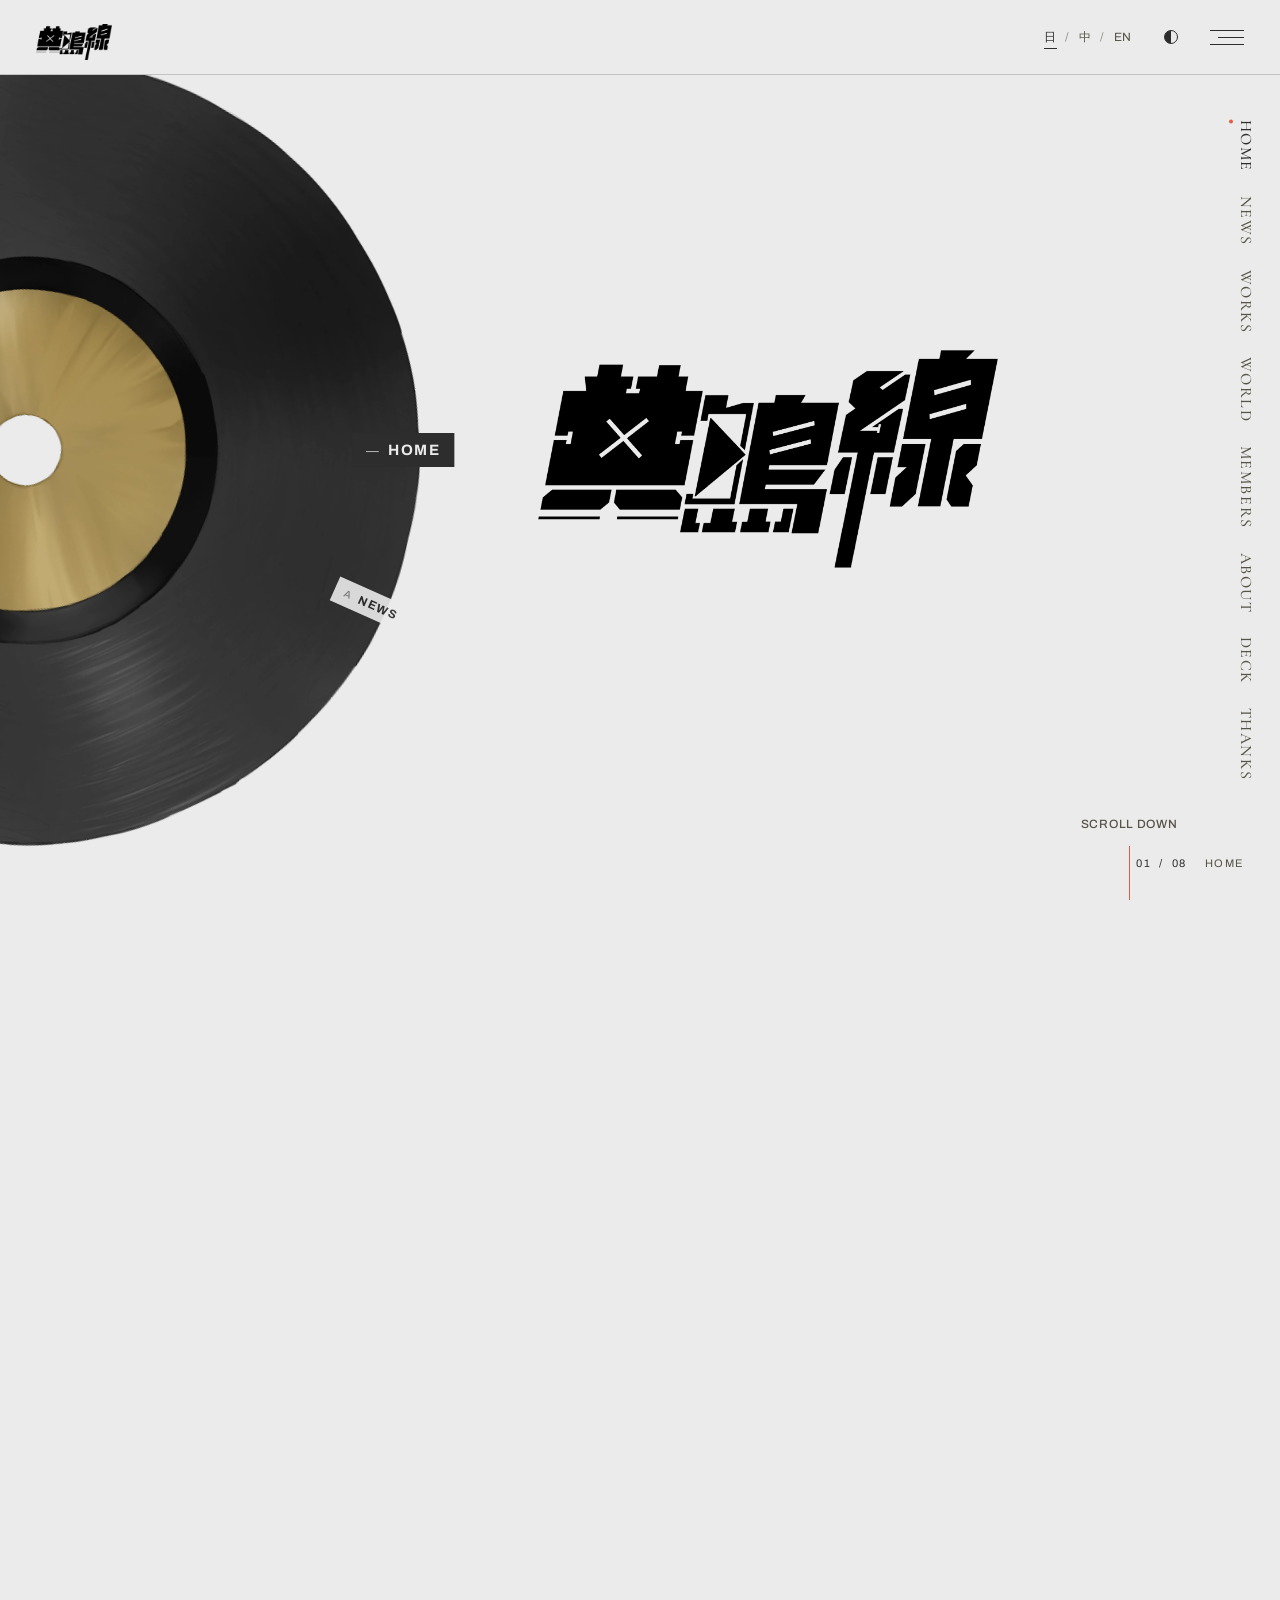
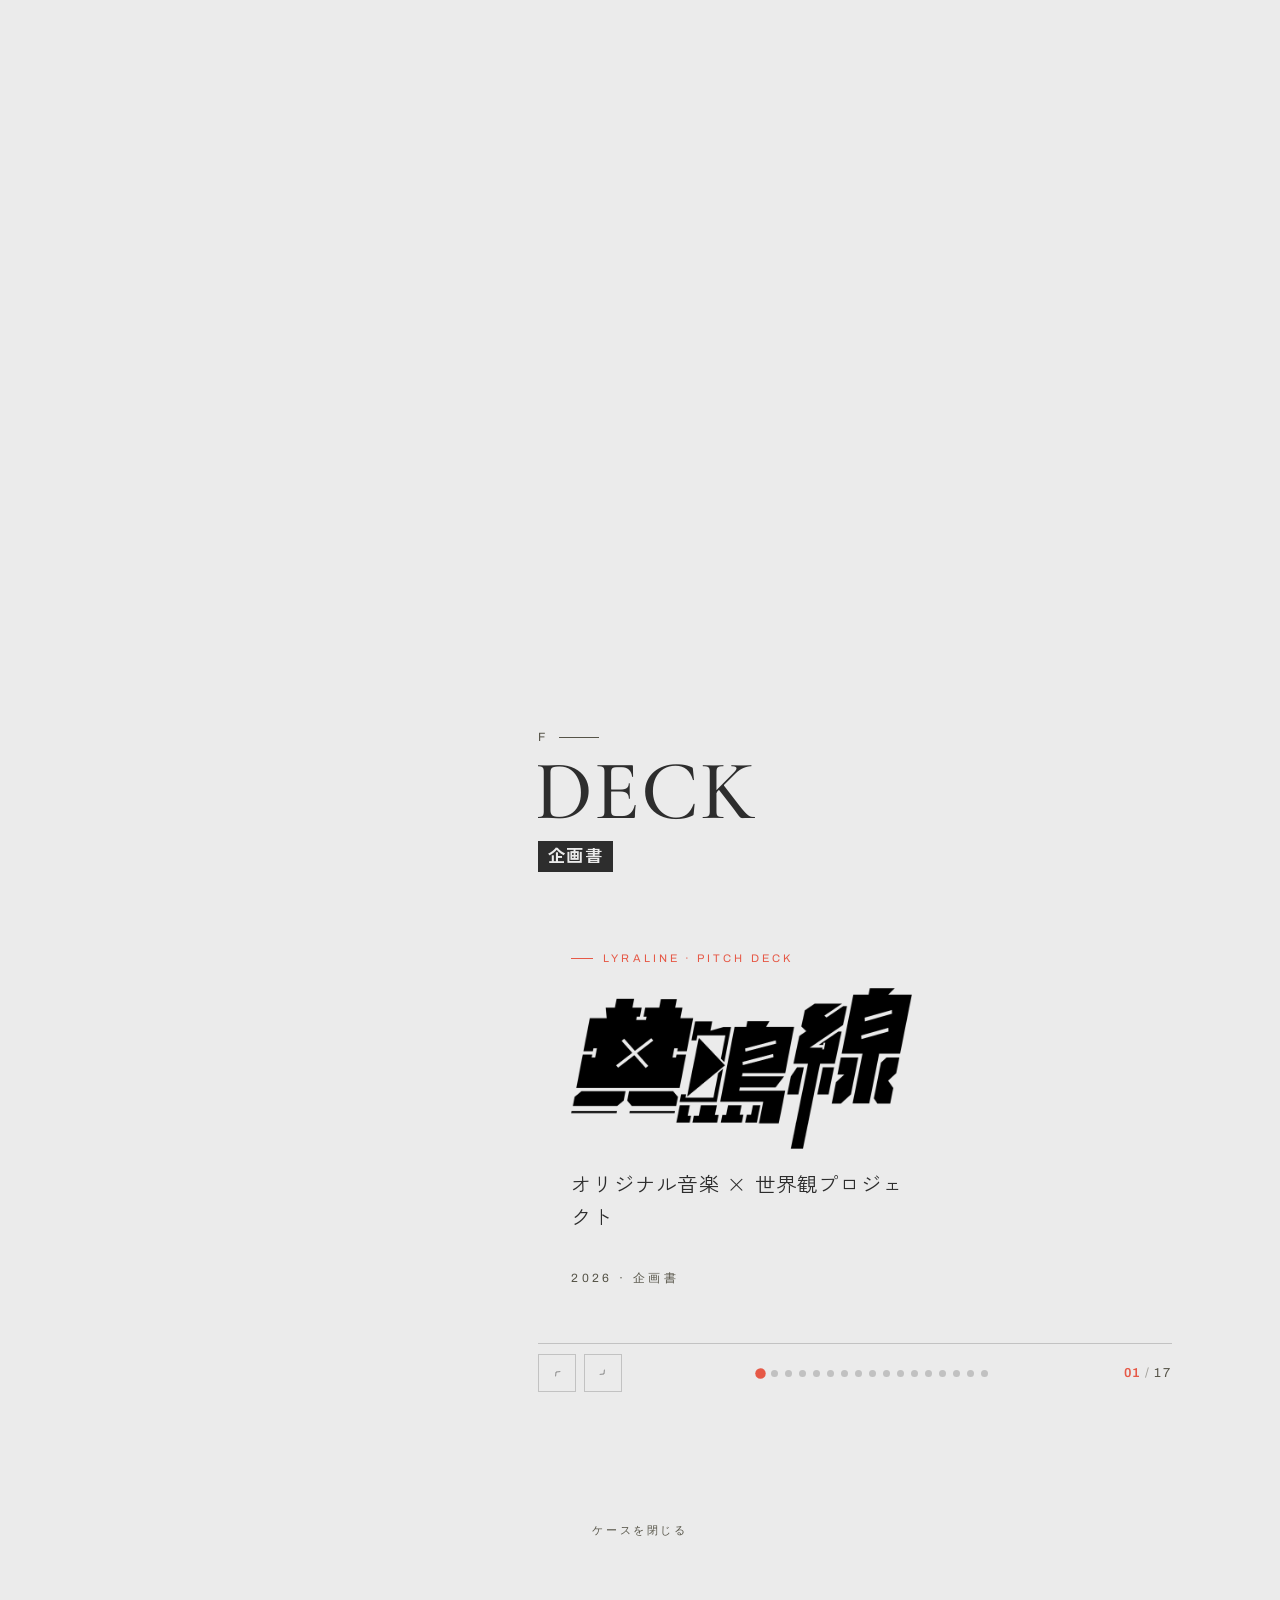
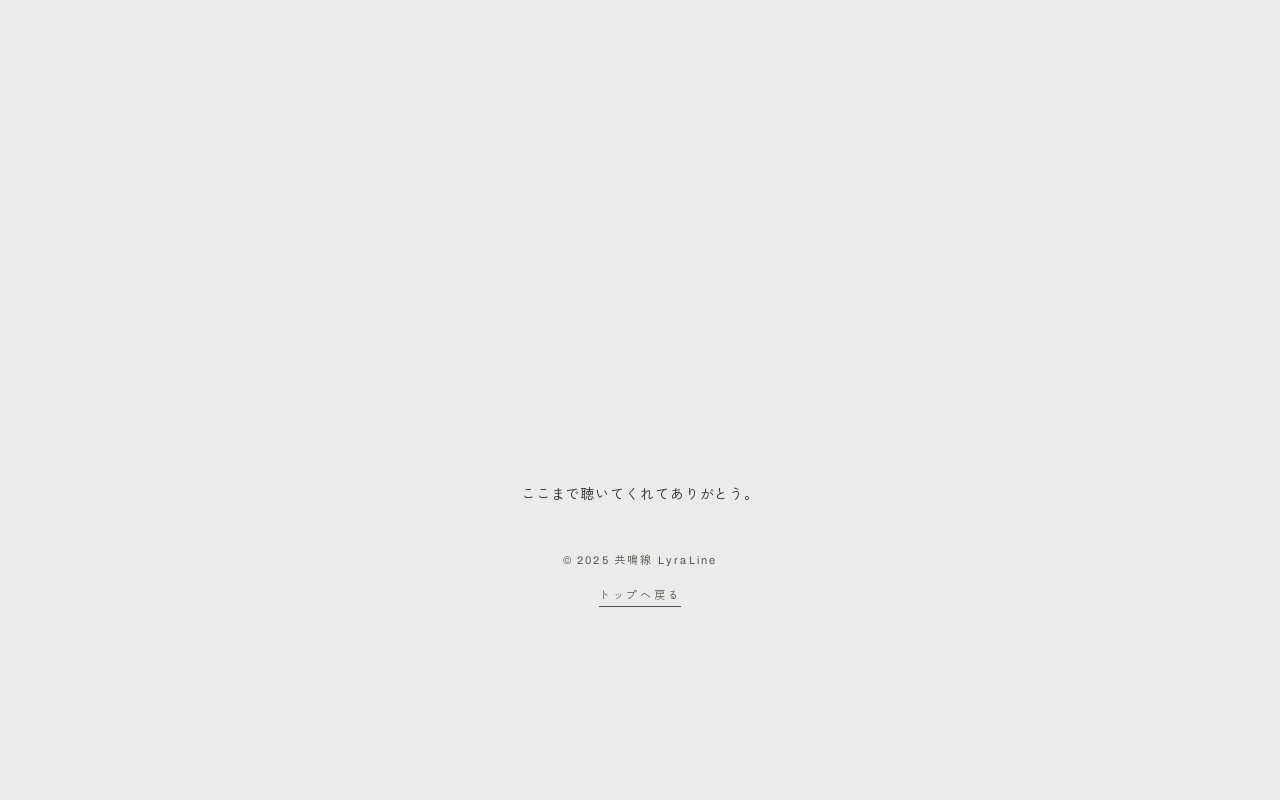
==== commit 7f9bbb3d: "Optimize images to WebP losslessly (23 images)" ====
--- a/index.html
+++ b/index.html
@@ -1,287 +1,287 @@
-<!DOCTYPE html>
-<html lang="ja" data-theme="light" data-case-mode="v3">
-
-<!-- Mirrored from https://wavepicker.com/ by HTTrack Website Copier/3.x [XR&CO], Wed, 18 Nov 2026 15:15:46 GMT -->
-<!-- Added by HTTrack --><meta http-equiv="content-type" content="text/html;charset=utf-8" /><!-- /Added by HTTrack -->
-<head>
-<meta charset="UTF-8">
-<meta name="viewport" content="width=device-width, initial-scale=1.0, viewport-fit=cover">
-<title>共鳴線 LyraLine</title>
-<meta name="description" content="共鳴線 LyraLine — 以原创音乐为核心的多媒体企划">
-<link rel="preconnect" href="https://fonts.googleapis.com/">
-<link rel="preconnect" href="https://fonts.gstatic.com/" crossorigin>
-<!-- 字体：参考 KAMITSUBAKI STUDIO（acumin-pro + 秀英角ゴシック，均为 Adobe Fonts 付费字体）→ 免费替代 Archivo + Zen Kaku Gothic New；简体中文用 Noto Sans SC -->
-<link href="https://fonts.googleapis.com/css2?family=Cormorant+Garamond:wght@500;600&amp;family=Archivo:wght@300;400;500;600;800&amp;family=Zen+Kaku+Gothic+New:wght@400;500;700&amp;family=Noto+Sans+SC:wght@400;500;700&amp;display=swap" rel="stylesheet">
-<!-- Swiper 6.8.4（与 pndr.thinkr.jp 同版本，本地化以便离线/GitHub Pages 使用） -->
-<link rel="stylesheet" href="css/style.css">
-</head>
-<body>
-
-<!-- ===== 入场动画：打开 WP-7 的手提箱（点击后交叉绑带向两侧解开） ===== -->
-<div class="intro" id="intro" aria-hidden="true">
-  <div class="intro-lid"></div>
-  <div class="intro-base"></div>
-  <div class="intro-case case-v1">
-    <div class="case-half l"><img src="docs/img/case/closed.png" alt=""></div>
-    <div class="case-half r"><img src="docs/img/case/closed.png" alt=""></div>
-  </div>
-  <!-- 新版：先解开绑带（交叉 → 竖直），再沿左侧铰链把箱盖翻开 -->
-  <div class="intro-case case-v2" aria-hidden="true">
-    <div class="case-inner"><img class="case-reveal" src="docs/img/case/char.png" alt=""></div>
-    <div class="case-front">
-      <img class="strap-img strap-closed" src="docs/img/case/closed.png" alt="">
-      <img class="strap-img strap-open" src="docs/img/case/open.png" alt="">
-    </div>
-  </div>
-  <!-- v3 默认：MG 转场式残影划开（case4.jpg 向下划走，多层错开拖影 + 弹性）；v1/v2 保留 -->
-  <div class="intro-case case-v3" aria-hidden="true">
-    <div class="wipe-layer w5"></div>
-    <div class="wipe-layer w4"></div>
-    <div class="wipe-layer w3"></div>
-    <div class="wipe-layer w2"></div>
-    <div class="wipe-layer w1"></div>
-    <img class="wipe-layer w-main" src="docs/img/case/case4.jpg" alt="">
-  </div>
-  <div class="intro-mark">
-    <div class="intro-tip">Click to open the case</div>
-  </div>
-</div>
-
-<!-- ===== 左上角 logo：白色字标 + mix-blend-mode: difference，压在深色唱片上是白、压在浅底上是黑 ===== -->
-<a class="site-logo" href="#home"><img src="assets/img/logo.webp" alt="共鳴線 LyraLine"></a>
-
-<!-- ===== 右上角：语言切换 / 底色切换 / 菜单 ===== -->
-<header class="corner">
-  <div class="corner-right">
-    <div class="lang-switch" role="group" data-i18n-attr="aria-label:ui.lang">
-      <button type="button" data-lang="ja" lang="ja">日</button>
-      <button type="button" data-lang="zh" lang="zh-CN">中</button>
-      <button type="button" data-lang="en" lang="en">EN</button>
-    </div>
-    <button type="button" class="icon-btn theme-btn" id="themeBtn" data-i18n-attr="aria-label:ui.theme;title:ui.theme"><span class="theme-dot"></span></button>
-    <button type="button" class="icon-btn menu-btn" id="menuBtn" aria-controls="menu" aria-expanded="false" data-i18n-attr="aria-label:ui.menu;title:ui.menu"><span></span><span></span><span></span></button>
-  </div>
-</header>
-
-<!-- 右侧页码圆点（由 main.js 按板块生成） -->
-<nav class="dots" id="dots" aria-label="Pages"></nav>
-
-<!-- 当前位置指示（右下角） -->
-<div class="now" id="now" aria-hidden="true"><span class="now-letter">01 / 07</span><span class="now-title">HOME</span></div>
-
-<!-- ===== 菜单：快速回归首页目录（列表由 main.js 按 NAV 生成） ===== -->
-<nav class="menu" id="menu" aria-hidden="true">
-  <div class="menu-inner">
-    <div class="menu-head"><span class="kicker">Index</span><span data-i18n="home.dirTitle"></span></div>
-    <ol class="dir-list" id="menuList"></ol>
-    <div class="menu-foot" data-i18n="site.tagline"></div>
-  </div>
-</nav>
-
-<!-- ===== 左：唱片舞台（唱片由 main.js 按 DISCS 配置注入） ===== -->
-<div class="disc-stage" id="discStage" aria-hidden="true"></div>
-
-<!-- ===== 右：内容列。每个 .page 占满一屏；内容超出一屏时在 .page-inner 里滚 =====
-     #stage 包住 main + footer，翻到头时的回弹、鼠标悬停视差都作用在它上面 -->
-<div class="stage" id="stage">
-<main class="content">
-
-  <!-- 首页：KV（logo） -->
-  <section class="page page-home" id="home" data-disc="home">
-    <!-- 首页只放 logo（目录由右侧竖排导航 / 转盘 / 菜单承担） -->
-    <div class="page-inner">
-      <h1 class="home-title"><img class="home-logo" src="assets/img/logo.webp" alt="共鳴線 LyraLine"></h1>
-    </div>
-    <div class="scroll-cue"><span>SCROLL DOWN</span><span class="scroll-arrow"></span></div>
-  </section>
-
-  <!-- A 新闻：① 最新公告 ② 活动情报 -->
-  <section class="page" id="news" data-disc="news">
-    <div class="page-inner">
-      <div class="page-head">
-        <span class="page-letter">A</span>
-        <h2 class="page-title">NEWS</h2>
-        <span class="page-local" data-i18n="nav.news"></span>
-      </div>
-      <ol class="subnav">
-        <li data-i18n="news.sub1"></li>
-        <li data-i18n="news.sub2"></li>
-      </ol>
-      <!-- 最新 3 条，内容在 js/data.js -->
-      <div class="card-list" id="homeNews"></div>
-      <a class="btn-more" href="news.html"><span data-i18n="news.more"></span><i class="chev" aria-hidden="true"></i></a>
-    </div>
-  </section>
-
-  <!-- B 作品：① 音乐 MV ② 专辑 -->
-  <section class="page" id="works" data-disc="works">
-    <div class="page-inner">
-      <div class="page-head">
-        <span class="page-letter">B</span>
-        <h2 class="page-title">WORKS</h2>
-        <span class="page-local" data-i18n="nav.works"></span>
-      </div>
-      <ol class="subnav">
-        <li data-i18n="works.nav1"></li>
-        <li data-i18n="works.nav2"></li>
-        <li data-i18n="works.nav3"></li>
-        <li data-i18n="works.nav4"></li>
-        <li data-i18n="works.nav5"></li>
-      </ol>
-      <p class="lead" data-i18n="works.lead"></p>
-      <div class="works-grid">
-        <!-- 最新 3 个作品，内容在 js/data.js -->
-        <div class="card-list" id="homeWorks"></div>
-      </div>
-      <a class="btn-more" href="works.html"><span data-i18n="works.more"></span><i class="chev" aria-hidden="true"></i></a>
-    </div>
-  </section>
-
-  <!-- C 世界介绍：① 世界观简述 ② 故事背景 ③ 角色立绘 & 设定 -->
-  <section class="page" id="world" data-disc="world">
-    <div class="page-inner">
-      <div class="page-head">
-        <span class="page-letter">C</span>
-        <h2 class="page-title">WORLD</h2>
-        <span class="page-local" data-i18n="nav.world"></span>
-      </div>
-      <ol class="subnav">
-        <li data-i18n="world.sub1"></li>
-        <li data-i18n="world.sub2"></li>
-        <li data-i18n="world.sub3"></li>
-      </ol>
-      <div class="world-grid">
-        <div class="world-text">
-          <p class="lead" data-i18n="world.lead"></p>
-          <p class="muted" data-i18n="world.p1"></p>
-          <p class="muted" data-i18n="world.p2"></p>
-        </div>
-        <div class="char-card">
-          <img src="docs/img/WP7FullBodyTransparentBG.png" alt="WP-7">
-          <div class="char-name">WP-7</div>
-          <div class="char-role" data-i18n="world.char.role"></div>
-          <p class="char-desc" data-i18n="world.char.desc"></p>
-        </div>
-      </div>
-    </div>
-  </section>
-
-  <!-- D 成员构成：① 音乐 ② 作词 ③ 美术 -->
-  <section class="page" id="members" data-disc="members">
-    <div class="page-inner">
-      <div class="page-head">
-        <span class="page-letter">D</span>
-        <h2 class="page-title">MEMBERS</h2>
-        <span class="page-local" data-i18n="nav.members"></span>
-      </div>
-      <ol class="subnav">
-        <li data-i18n="members.sub1"></li>
-        <li data-i18n="members.sub2"></li>
-        <li data-i18n="members.sub3"></li>
-      </ol>
-      <p class="lead" data-i18n="members.lead" style="margin-bottom: 18px"></p>
-      <!-- 成员内容在 js/data.js -->
-      <div class="member-grid" id="homeMembers"></div>
-      <p class="muted" data-i18n="members.note" style="margin-top: 18px"></p>
-      <a class="btn-more" href="members.html"><span data-i18n="members.more"></span><i class="chev" aria-hidden="true"></i></a>
-    </div>
-  </section>
-
-  <!-- E 关于我们：① 各平台账号 ② 联系方式 -->
-  <section class="page" id="about" data-disc="about">
-    <div class="page-inner">
-      <div class="page-head">
-        <span class="page-letter">E</span>
-        <h2 class="page-title">ABOUT</h2>
-        <span class="page-local" data-i18n="nav.about"></span>
-      </div>
-      <ol class="subnav">
-        <li data-i18n="about.sub1"></li>
-        <li data-i18n="about.sub2"></li>
-      </ol>
-      <p class="lead" data-i18n="about.lead"></p>
-      <div class="platforms">
-        <a href="https://youtube.com/@lyraline?si=vnrV5BG9D0iTu6MI" target="_blank" rel="noopener">YouTube<i class="arrow" aria-hidden="true"></i></a>
-        <a href="https://b23.tv/aD6bjFb" target="_blank" rel="noopener">Bilibili<i class="arrow" aria-hidden="true"></i></a>
-        <a href="https://x.com/lyralinejp?s=11&t=AWsvZPfIECZy5myoeTHxxg" target="_blank" rel="noopener">X / Twitter<i class="arrow" aria-hidden="true"></i></a>
-      </div>
-      <!-- 联系方式：黑色通栏（参考 TNK 的表单条） -->
-      <p class="muted contact-note" data-i18n="about.contact"></p>
-      <a class="contact" href="mailto:lyralinewp7@gmail.com">
-        <span class="contact-label" data-i18n="about.contactTitle"></span>
-        <span class="contact-mail">lyralinewp7@gmail.com</span>
-        <i class="chev" aria-hidden="true"></i>
-      </a>
-      <p class="muted contact-note" data-i18n="about.emailNote"></p>
-    </div>
-  </section>
-
-  <!-- F 企划书 Pitch Deck：网页内可翻页幻灯片（不提供下载） -->
-  <section class="page page-deck" id="deck" data-disc="deck">
-    <div class="page-inner deck-inner">
-      <div class="page-head">
-        <span class="page-letter">F</span>
-        <h2 class="page-title">DECK</h2>
-        <span class="page-local" data-i18n="nav.deck"></span>
-      </div>
-      <div class="deck-viewport">
-        <div class="deck-track"></div>
-      </div>
-      <div class="deck-controls">
-        <div class="deck-nav">
-          <button type="button" class="prev" aria-label="Previous"><i class="chev left" aria-hidden="true"></i></button>
-          <button type="button" class="next" aria-label="Next"><i class="chev" aria-hidden="true"></i></button>
-        </div>
-        <div class="deck-dots"></div>
-        <div class="deck-count"><span class="cur">01</span><span class="sep">/</span><span class="total">17</span></div>
-      </div>
-    </div>
-  </section>
-
-</main>
-
-<!-- ===== 尾页：合上手提箱（绑带合入，参考 shiyonglizi.jpg） ===== -->
-<footer class="footer" id="thanks" data-disc="none" data-title="THANKS">
-  <div class="case-straps case-v1" aria-hidden="true">
-    <img class="case-strap l" src="docs/img/case/open.png" alt="">
-    <img class="case-strap r" src="docs/img/case/open.png" alt="">
-  </div>
-  <!-- 新版：箱盖沿左侧铰链合上，最后绑带重新扣回交叉状态 -->
-  <div class="case-footer-v2" aria-hidden="true">
-    <div class="case-lid">
-      <img class="strap-img strap-open" src="docs/img/case/open.png" alt="">
-      <img class="strap-img strap-closed" src="docs/img/case/closed.png" alt="">
-    </div>
-  </div>
-  <!-- v3：与开场相反，case4.jpg 带残影从下往上划入合箱（旧版 v1/v2 代码保留） -->
-  <div class="case-footer-v3" aria-hidden="true">
-    <div class="wipe-layer w5"></div>
-    <div class="wipe-layer w4"></div>
-    <div class="wipe-layer w3"></div>
-    <div class="wipe-layer w2"></div>
-    <div class="wipe-layer w1"></div>
-    <img class="wipe-layer w-main" src="docs/img/case/case4.jpg" alt="">
-  </div>
-  <span class="kicker" data-i18n="footer.close"></span>
-  <div class="case-scene">
-    <img class="case-banner" src="docs/img/case/thanks.png" alt="Thanks!">
-    <img class="case-character" src="docs/img/case/char.png" alt="">
-  </div>
-  <p class="footer-line" data-i18n="footer.line"></p>
-  <p class="footer-copy" data-i18n="footer.copy"></p>
-  <a class="footer-top" href="#home" data-i18n="footer.top"></a>
-</footer>
-</div>
-
-<!-- GSAP：翻页缓动 / 回弹 / 视差 / hover 微动。加载失败时 main.js 会退回纯 JS 缓动 -->
-<script src="https://cdnjs.cloudflare.com/ajax/libs/gsap/3.13.0/gsap.min.js"></script>
-<script src="js/i18n.js"></script>
-<script src="js/data.js"></script>
-<script src="js/render.js"></script>
-<script src="js/deck.js"></script>
-<script src="js/deck-render.js"></script>
-<script src="js/main.js"></script>
-</body>
-
-<!-- Mirrored from https://wavepicker.com/ by HTTrack Website Copier/3.x [XR&CO], Wed, 18 Nov 2026 15:18:07 GMT -->
-</html>
+<!DOCTYPE html>
+<html lang="ja" data-theme="light" data-case-mode="v3">
+
+<!-- Mirrored from https://wavepicker.com/ by HTTrack Website Copier/3.x [XR&CO], Wed, 18 Nov 2026 15:15:46 GMT -->
+<!-- Added by HTTrack --><meta http-equiv="content-type" content="text/html;charset=utf-8" /><!-- /Added by HTTrack -->
+<head>
+<meta charset="UTF-8">
+<meta name="viewport" content="width=device-width, initial-scale=1.0, viewport-fit=cover">
+<title>共鳴線 LyraLine</title>
+<meta name="description" content="共鳴線 LyraLine — 以原创音乐为核心的多媒体企划">
+<link rel="preconnect" href="https://fonts.googleapis.com/">
+<link rel="preconnect" href="https://fonts.gstatic.com/" crossorigin>
+<!-- 字体：参考 KAMITSUBAKI STUDIO（acumin-pro + 秀英角ゴシック，均为 Adobe Fonts 付费字体）→ 免费替代 Archivo + Zen Kaku Gothic New；简体中文用 Noto Sans SC -->
+<link href="https://fonts.googleapis.com/css2?family=Cormorant+Garamond:wght@500;600&amp;family=Archivo:wght@300;400;500;600;800&amp;family=Zen+Kaku+Gothic+New:wght@400;500;700&amp;family=Noto+Sans+SC:wght@400;500;700&amp;display=swap" rel="stylesheet">
+<!-- Swiper 6.8.4（与 pndr.thinkr.jp 同版本，本地化以便离线/GitHub Pages 使用） -->
+<link rel="stylesheet" href="css/style.css">
+</head>
+<body>
+
+<!-- ===== 入场动画：打开 WP-7 的手提箱（点击后交叉绑带向两侧解开） ===== -->
+<div class="intro" id="intro" aria-hidden="true">
+  <div class="intro-lid"></div>
+  <div class="intro-base"></div>
+  <div class="intro-case case-v1">
+    <div class="case-half l"><img src="docs/img/case/closed.webp" alt=""></div>
+    <div class="case-half r"><img src="docs/img/case/closed.webp" alt=""></div>
+  </div>
+  <!-- 新版：先解开绑带（交叉 → 竖直），再沿左侧铰链把箱盖翻开 -->
+  <div class="intro-case case-v2" aria-hidden="true">
+    <div class="case-inner"><img class="case-reveal" src="docs/img/case/char.webp" alt=""></div>
+    <div class="case-front">
+      <img class="strap-img strap-closed" src="docs/img/case/closed.webp" alt="">
+      <img class="strap-img strap-open" src="docs/img/case/open.png" alt="">
+    </div>
+  </div>
+  <!-- v3 默认：MG 转场式残影划开（case4.jpg 向下划走，多层错开拖影 + 弹性）；v1/v2 保留 -->
+  <div class="intro-case case-v3" aria-hidden="true">
+    <div class="wipe-layer w5"></div>
+    <div class="wipe-layer w4"></div>
+    <div class="wipe-layer w3"></div>
+    <div class="wipe-layer w2"></div>
+    <div class="wipe-layer w1"></div>
+    <img class="wipe-layer w-main" src="docs/img/case/case4.jpg" alt="">
+  </div>
+  <div class="intro-mark">
+    <div class="intro-tip">Click to open the case</div>
+  </div>
+</div>
+
+<!-- ===== 左上角 logo：白色字标 + mix-blend-mode: difference，压在深色唱片上是白、压在浅底上是黑 ===== -->
+<a class="site-logo" href="#home"><img src="assets/img/logo.webp" alt="共鳴線 LyraLine"></a>
+
+<!-- ===== 右上角：语言切换 / 底色切换 / 菜单 ===== -->
+<header class="corner">
+  <div class="corner-right">
+    <div class="lang-switch" role="group" data-i18n-attr="aria-label:ui.lang">
+      <button type="button" data-lang="ja" lang="ja">日</button>
+      <button type="button" data-lang="zh" lang="zh-CN">中</button>
+      <button type="button" data-lang="en" lang="en">EN</button>
+    </div>
+    <button type="button" class="icon-btn theme-btn" id="themeBtn" data-i18n-attr="aria-label:ui.theme;title:ui.theme"><span class="theme-dot"></span></button>
+    <button type="button" class="icon-btn menu-btn" id="menuBtn" aria-controls="menu" aria-expanded="false" data-i18n-attr="aria-label:ui.menu;title:ui.menu"><span></span><span></span><span></span></button>
+  </div>
+</header>
+
+<!-- 右侧页码圆点（由 main.js 按板块生成） -->
+<nav class="dots" id="dots" aria-label="Pages"></nav>
+
+<!-- 当前位置指示（右下角） -->
+<div class="now" id="now" aria-hidden="true"><span class="now-letter">01 / 07</span><span class="now-title">HOME</span></div>
+
+<!-- ===== 菜单：快速回归首页目录（列表由 main.js 按 NAV 生成） ===== -->
+<nav class="menu" id="menu" aria-hidden="true">
+  <div class="menu-inner">
+    <div class="menu-head"><span class="kicker">Index</span><span data-i18n="home.dirTitle"></span></div>
+    <ol class="dir-list" id="menuList"></ol>
+    <div class="menu-foot" data-i18n="site.tagline"></div>
+  </div>
+</nav>
+
+<!-- ===== 左：唱片舞台（唱片由 main.js 按 DISCS 配置注入） ===== -->
+<div class="disc-stage" id="discStage" aria-hidden="true"></div>
+
+<!-- ===== 右：内容列。每个 .page 占满一屏；内容超出一屏时在 .page-inner 里滚 =====
+     #stage 包住 main + footer，翻到头时的回弹、鼠标悬停视差都作用在它上面 -->
+<div class="stage" id="stage">
+<main class="content">
+
+  <!-- 首页：KV（logo） -->
+  <section class="page page-home" id="home" data-disc="home">
+    <!-- 首页只放 logo（目录由右侧竖排导航 / 转盘 / 菜单承担） -->
+    <div class="page-inner">
+      <h1 class="home-title"><img class="home-logo" src="assets/img/logo.webp" alt="共鳴線 LyraLine"></h1>
+    </div>
+    <div class="scroll-cue"><span>SCROLL DOWN</span><span class="scroll-arrow"></span></div>
+  </section>
+
+  <!-- A 新闻：① 最新公告 ② 活动情报 -->
+  <section class="page" id="news" data-disc="news">
+    <div class="page-inner">
+      <div class="page-head">
+        <span class="page-letter">A</span>
+        <h2 class="page-title">NEWS</h2>
+        <span class="page-local" data-i18n="nav.news"></span>
+      </div>
+      <ol class="subnav">
+        <li data-i18n="news.sub1"></li>
+        <li data-i18n="news.sub2"></li>
+      </ol>
+      <!-- 最新 3 条，内容在 js/data.js -->
+      <div class="card-list" id="homeNews"></div>
+      <a class="btn-more" href="news.html"><span data-i18n="news.more"></span><i class="chev" aria-hidden="true"></i></a>
+    </div>
+  </section>
+
+  <!-- B 作品：① 音乐 MV ② 专辑 -->
+  <section class="page" id="works" data-disc="works">
+    <div class="page-inner">
+      <div class="page-head">
+        <span class="page-letter">B</span>
+        <h2 class="page-title">WORKS</h2>
+        <span class="page-local" data-i18n="nav.works"></span>
+      </div>
+      <ol class="subnav">
+        <li data-i18n="works.nav1"></li>
+        <li data-i18n="works.nav2"></li>
+        <li data-i18n="works.nav3"></li>
+        <li data-i18n="works.nav4"></li>
+        <li data-i18n="works.nav5"></li>
+      </ol>
+      <p class="lead" data-i18n="works.lead"></p>
+      <div class="works-grid">
+        <!-- 最新 3 个作品，内容在 js/data.js -->
+        <div class="card-list" id="homeWorks"></div>
+      </div>
+      <a class="btn-more" href="works.html"><span data-i18n="works.more"></span><i class="chev" aria-hidden="true"></i></a>
+    </div>
+  </section>
+
+  <!-- C 世界介绍：① 世界观简述 ② 故事背景 ③ 角色立绘 & 设定 -->
+  <section class="page" id="world" data-disc="world">
+    <div class="page-inner">
+      <div class="page-head">
+        <span class="page-letter">C</span>
+        <h2 class="page-title">WORLD</h2>
+        <span class="page-local" data-i18n="nav.world"></span>
+      </div>
+      <ol class="subnav">
+        <li data-i18n="world.sub1"></li>
+        <li data-i18n="world.sub2"></li>
+        <li data-i18n="world.sub3"></li>
+      </ol>
+      <div class="world-grid">
+        <div class="world-text">
+          <p class="lead" data-i18n="world.lead"></p>
+          <p class="muted" data-i18n="world.p1"></p>
+          <p class="muted" data-i18n="world.p2"></p>
+        </div>
+        <div class="char-card">
+          <img src="docs/img/WP7FullBodyTransparentBG.webp" alt="WP-7">
+          <div class="char-name">WP-7</div>
+          <div class="char-role" data-i18n="world.char.role"></div>
+          <p class="char-desc" data-i18n="world.char.desc"></p>
+        </div>
+      </div>
+    </div>
+  </section>
+
+  <!-- D 成员构成：① 音乐 ② 作词 ③ 美术 -->
+  <section class="page" id="members" data-disc="members">
+    <div class="page-inner">
+      <div class="page-head">
+        <span class="page-letter">D</span>
+        <h2 class="page-title">MEMBERS</h2>
+        <span class="page-local" data-i18n="nav.members"></span>
+      </div>
+      <ol class="subnav">
+        <li data-i18n="members.sub1"></li>
+        <li data-i18n="members.sub2"></li>
+        <li data-i18n="members.sub3"></li>
+      </ol>
+      <p class="lead" data-i18n="members.lead" style="margin-bottom: 18px"></p>
+      <!-- 成员内容在 js/data.js -->
+      <div class="member-grid" id="homeMembers"></div>
+      <p class="muted" data-i18n="members.note" style="margin-top: 18px"></p>
+      <a class="btn-more" href="members.html"><span data-i18n="members.more"></span><i class="chev" aria-hidden="true"></i></a>
+    </div>
+  </section>
+
+  <!-- E 关于我们：① 各平台账号 ② 联系方式 -->
+  <section class="page" id="about" data-disc="about">
+    <div class="page-inner">
+      <div class="page-head">
+        <span class="page-letter">E</span>
+        <h2 class="page-title">ABOUT</h2>
+        <span class="page-local" data-i18n="nav.about"></span>
+      </div>
+      <ol class="subnav">
+        <li data-i18n="about.sub1"></li>
+        <li data-i18n="about.sub2"></li>
+      </ol>
+      <p class="lead" data-i18n="about.lead"></p>
+      <div class="platforms">
+        <a href="https://youtube.com/@lyraline?si=vnrV5BG9D0iTu6MI" target="_blank" rel="noopener">YouTube<i class="arrow" aria-hidden="true"></i></a>
+        <a href="https://b23.tv/aD6bjFb" target="_blank" rel="noopener">Bilibili<i class="arrow" aria-hidden="true"></i></a>
+        <a href="https://x.com/lyralinejp?s=11&t=AWsvZPfIECZy5myoeTHxxg" target="_blank" rel="noopener">X / Twitter<i class="arrow" aria-hidden="true"></i></a>
+      </div>
+      <!-- 联系方式：黑色通栏（参考 TNK 的表单条） -->
+      <p class="muted contact-note" data-i18n="about.contact"></p>
+      <a class="contact" href="mailto:lyralinewp7@gmail.com">
+        <span class="contact-label" data-i18n="about.contactTitle"></span>
+        <span class="contact-mail">lyralinewp7@gmail.com</span>
+        <i class="chev" aria-hidden="true"></i>
+      </a>
+      <p class="muted contact-note" data-i18n="about.emailNote"></p>
+    </div>
+  </section>
+
+  <!-- F 企划书 Pitch Deck：网页内可翻页幻灯片（不提供下载） -->
+  <section class="page page-deck" id="deck" data-disc="deck">
+    <div class="page-inner deck-inner">
+      <div class="page-head">
+        <span class="page-letter">F</span>
+        <h2 class="page-title">DECK</h2>
+        <span class="page-local" data-i18n="nav.deck"></span>
+      </div>
+      <div class="deck-viewport">
+        <div class="deck-track"></div>
+      </div>
+      <div class="deck-controls">
+        <div class="deck-nav">
+          <button type="button" class="prev" aria-label="Previous"><i class="chev left" aria-hidden="true"></i></button>
+          <button type="button" class="next" aria-label="Next"><i class="chev" aria-hidden="true"></i></button>
+        </div>
+        <div class="deck-dots"></div>
+        <div class="deck-count"><span class="cur">01</span><span class="sep">/</span><span class="total">17</span></div>
+      </div>
+    </div>
+  </section>
+
+</main>
+
+<!-- ===== 尾页：合上手提箱（绑带合入，参考 shiyonglizi.jpg） ===== -->
+<footer class="footer" id="thanks" data-disc="none" data-title="THANKS">
+  <div class="case-straps case-v1" aria-hidden="true">
+    <img class="case-strap l" src="docs/img/case/open.png" alt="">
+    <img class="case-strap r" src="docs/img/case/open.png" alt="">
+  </div>
+  <!-- 新版：箱盖沿左侧铰链合上，最后绑带重新扣回交叉状态 -->
+  <div class="case-footer-v2" aria-hidden="true">
+    <div class="case-lid">
+      <img class="strap-img strap-open" src="docs/img/case/open.png" alt="">
+      <img class="strap-img strap-closed" src="docs/img/case/closed.webp" alt="">
+    </div>
+  </div>
+  <!-- v3：与开场相反，case4.jpg 带残影从下往上划入合箱（旧版 v1/v2 代码保留） -->
+  <div class="case-footer-v3" aria-hidden="true">
+    <div class="wipe-layer w5"></div>
+    <div class="wipe-layer w4"></div>
+    <div class="wipe-layer w3"></div>
+    <div class="wipe-layer w2"></div>
+    <div class="wipe-layer w1"></div>
+    <img class="wipe-layer w-main" src="docs/img/case/case4.jpg" alt="">
+  </div>
+  <span class="kicker" data-i18n="footer.close"></span>
+  <div class="case-scene">
+    <img class="case-banner" src="docs/img/case/thanks.webp" alt="Thanks!">
+    <img class="case-character" src="docs/img/case/char.webp" alt="">
+  </div>
+  <p class="footer-line" data-i18n="footer.line"></p>
+  <p class="footer-copy" data-i18n="footer.copy"></p>
+  <a class="footer-top" href="#home" data-i18n="footer.top"></a>
+</footer>
+</div>
+
+<!-- GSAP：翻页缓动 / 回弹 / 视差 / hover 微动。加载失败时 main.js 会退回纯 JS 缓动 -->
+<script src="https://cdnjs.cloudflare.com/ajax/libs/gsap/3.13.0/gsap.min.js"></script>
+<script src="js/i18n.js"></script>
+<script src="js/data.js"></script>
+<script src="js/render.js"></script>
+<script src="js/deck.js"></script>
+<script src="js/deck-render.js"></script>
+<script src="js/main.js"></script>
+</body>
+
+<!-- Mirrored from https://wavepicker.com/ by HTTrack Website Copier/3.x [XR&CO], Wed, 18 Nov 2026 15:18:07 GMT -->
+</html>
